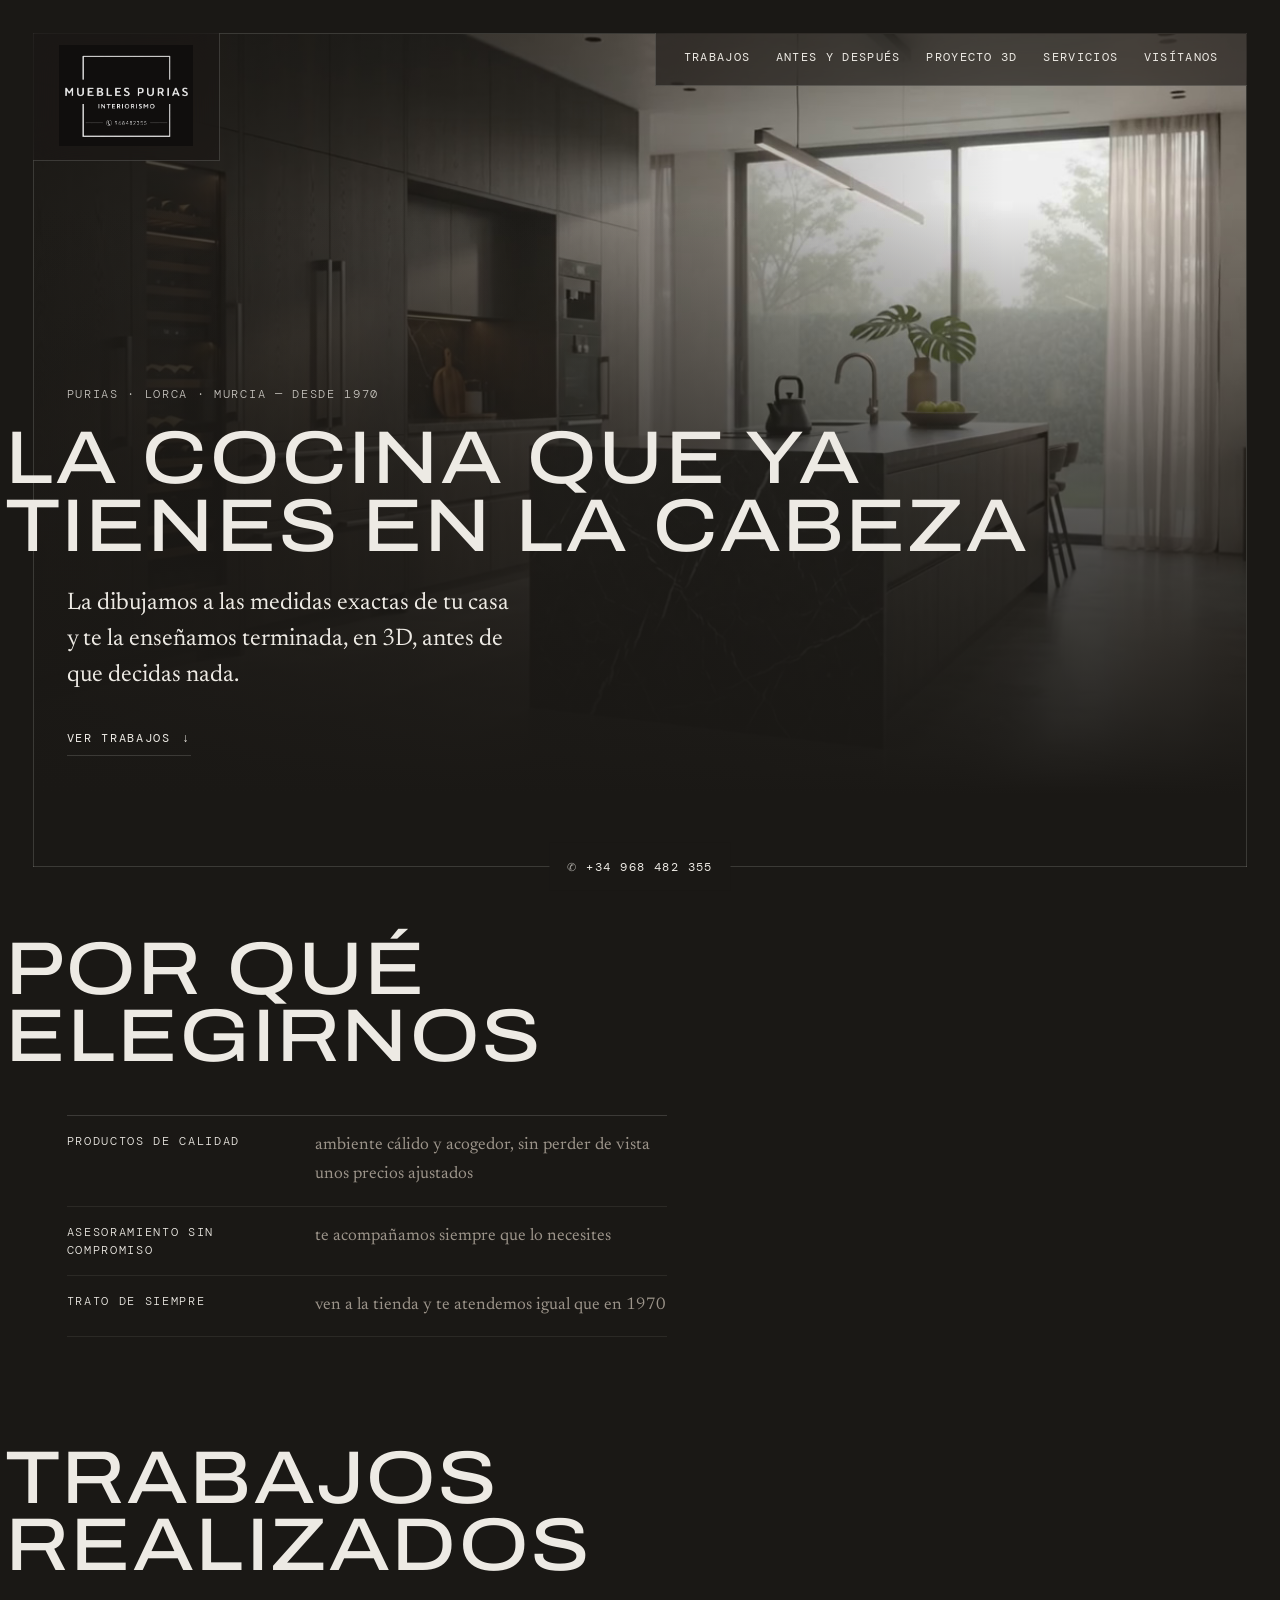
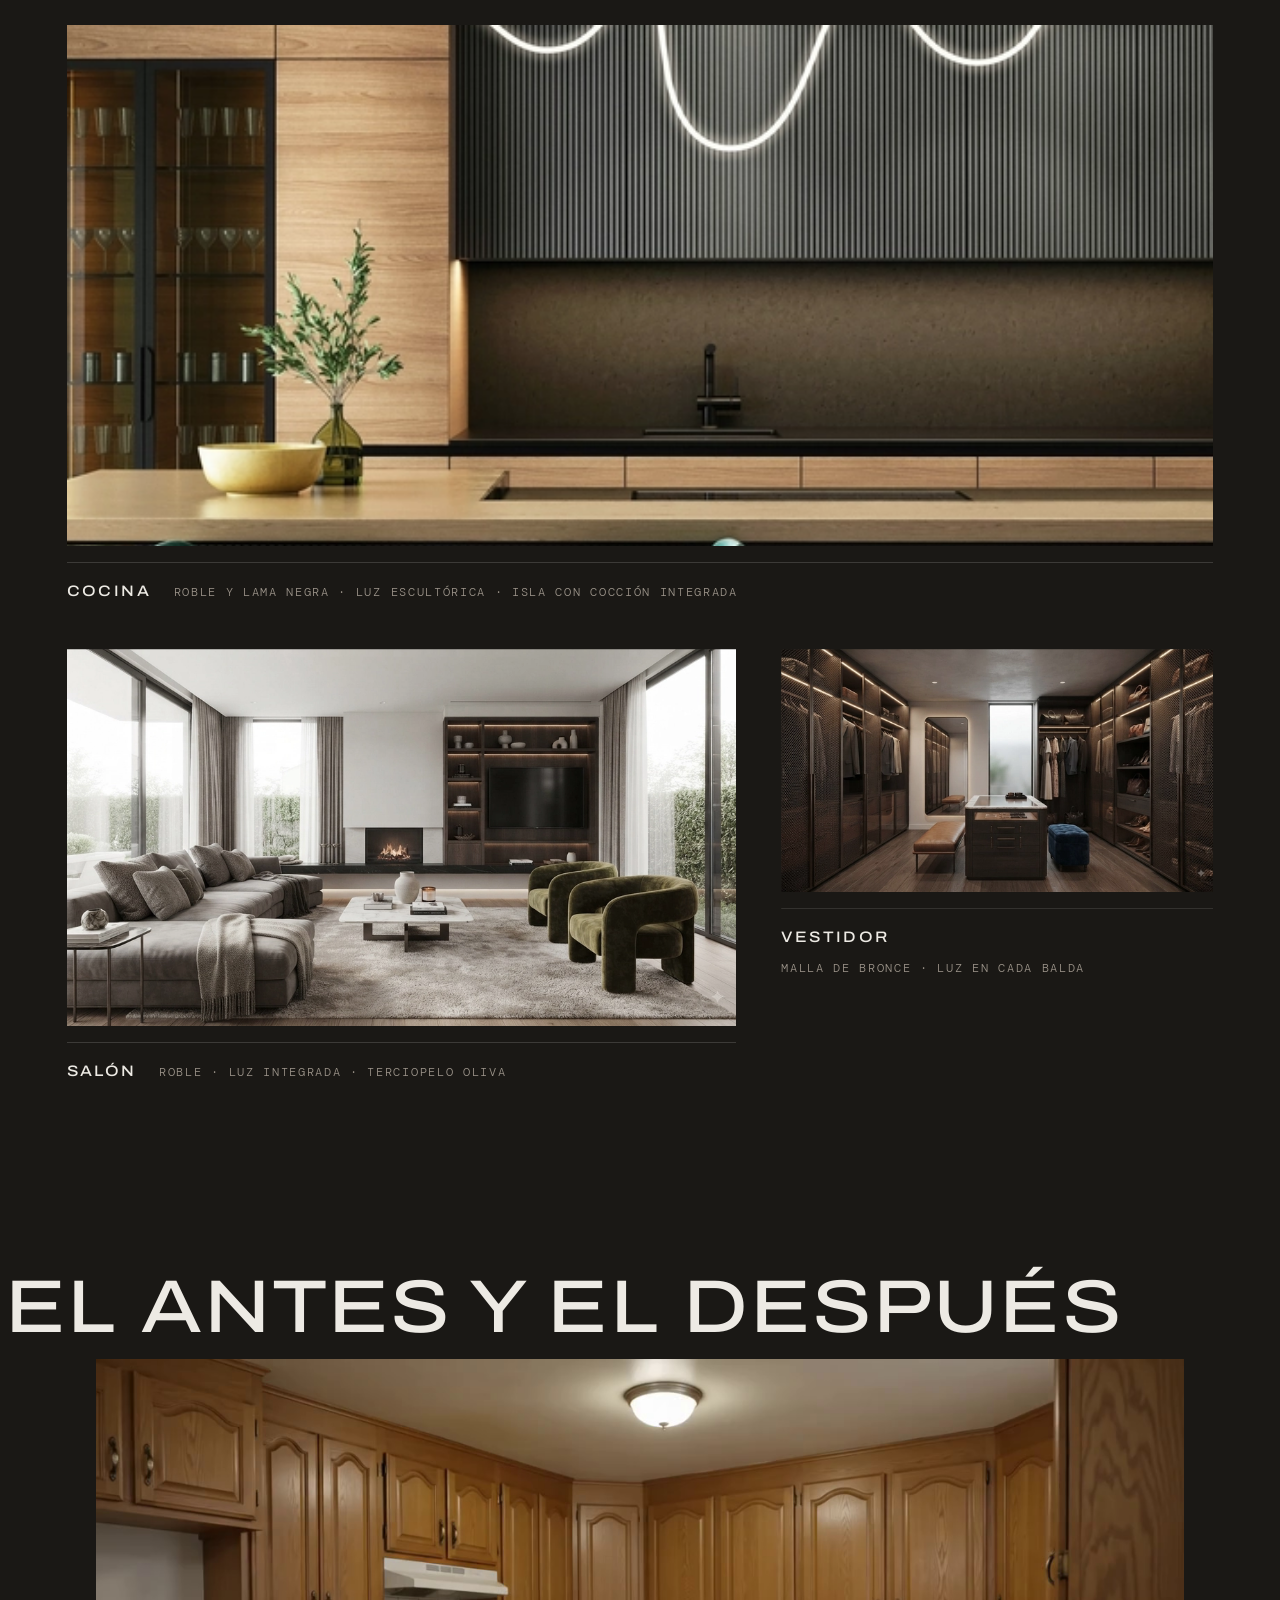
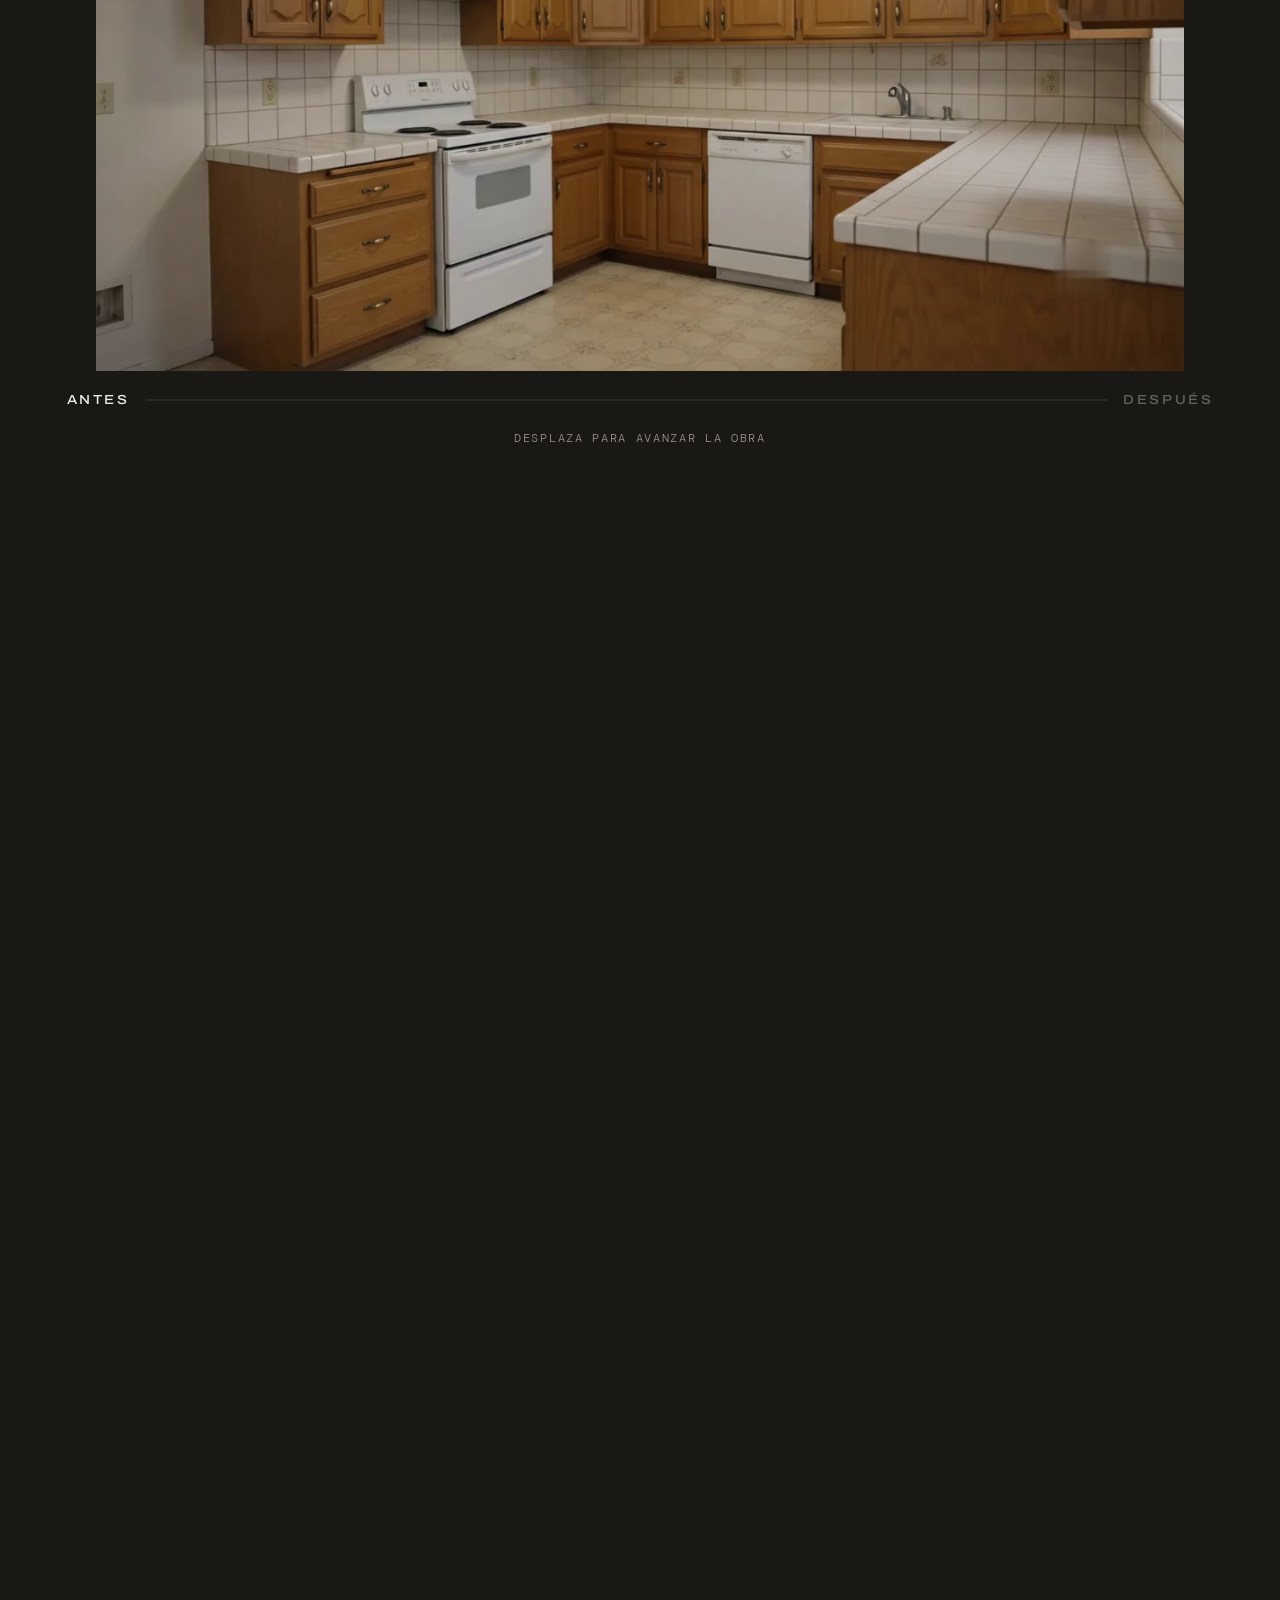
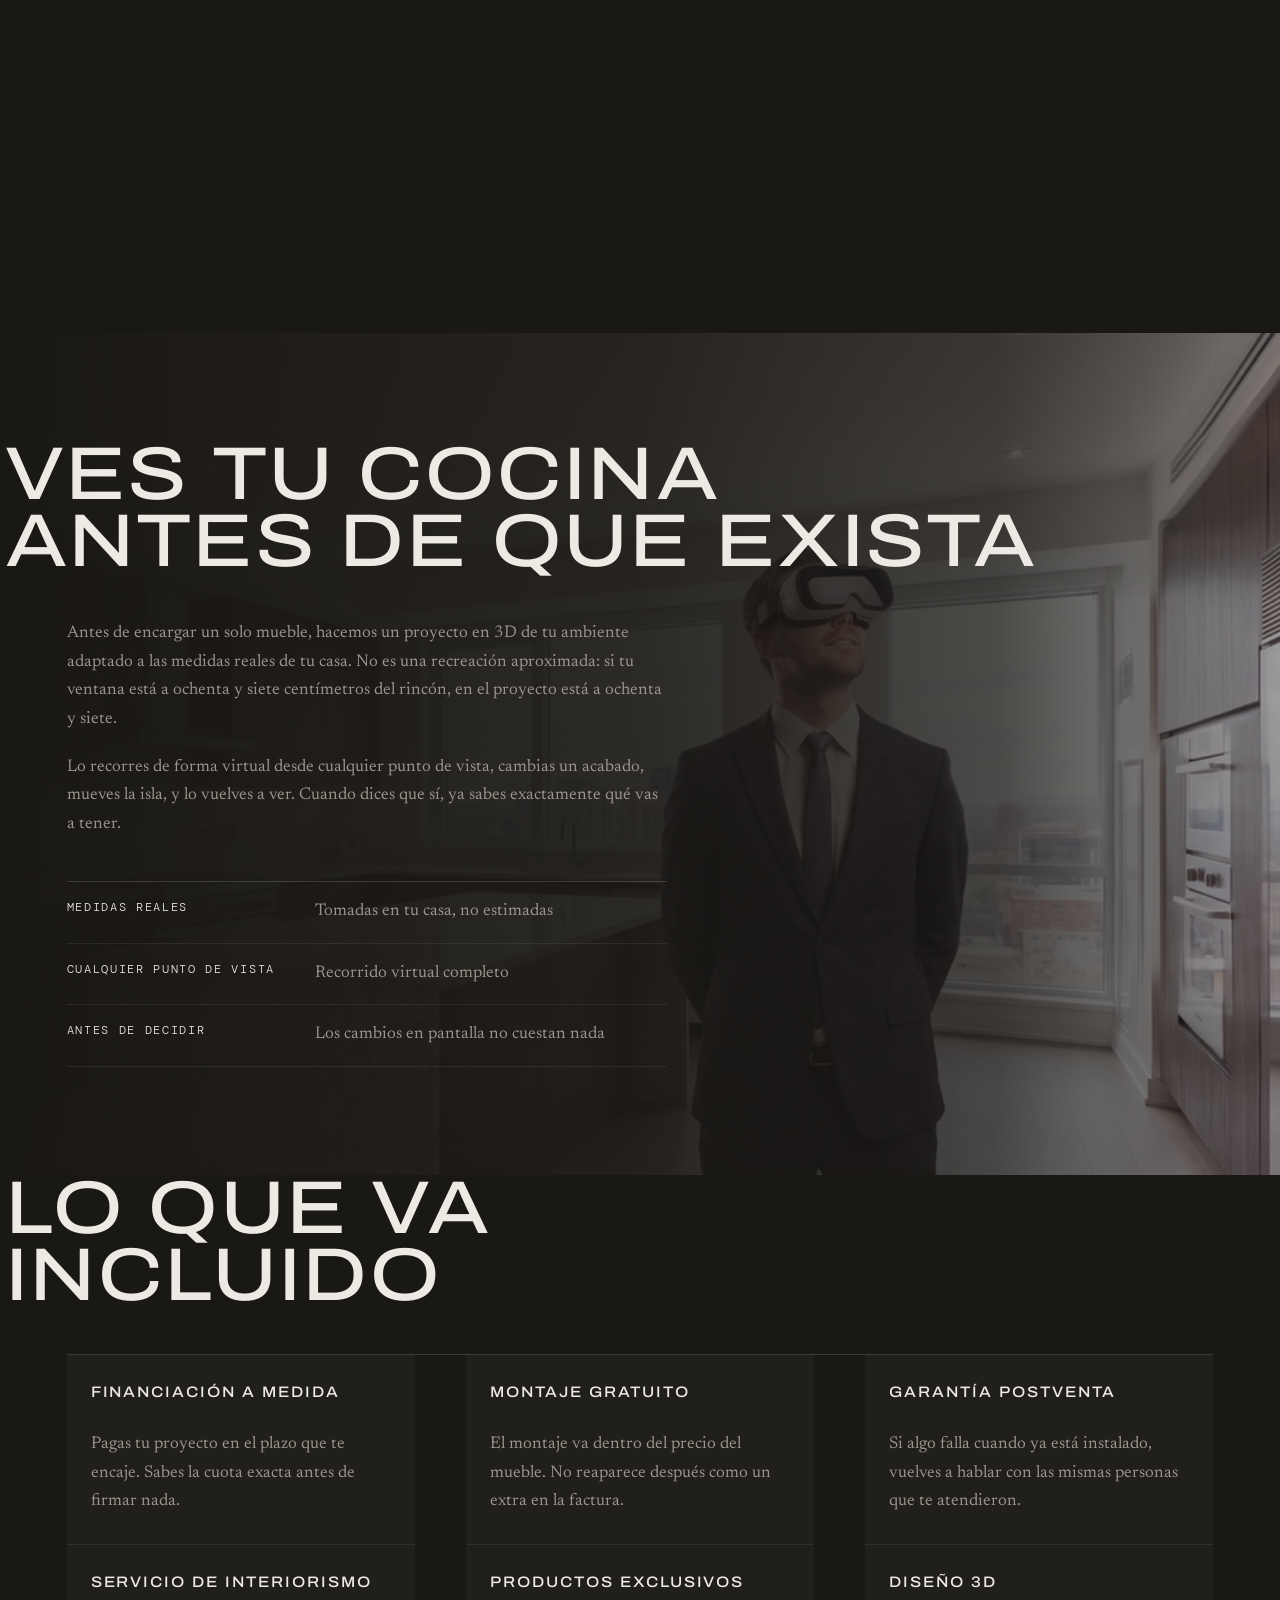
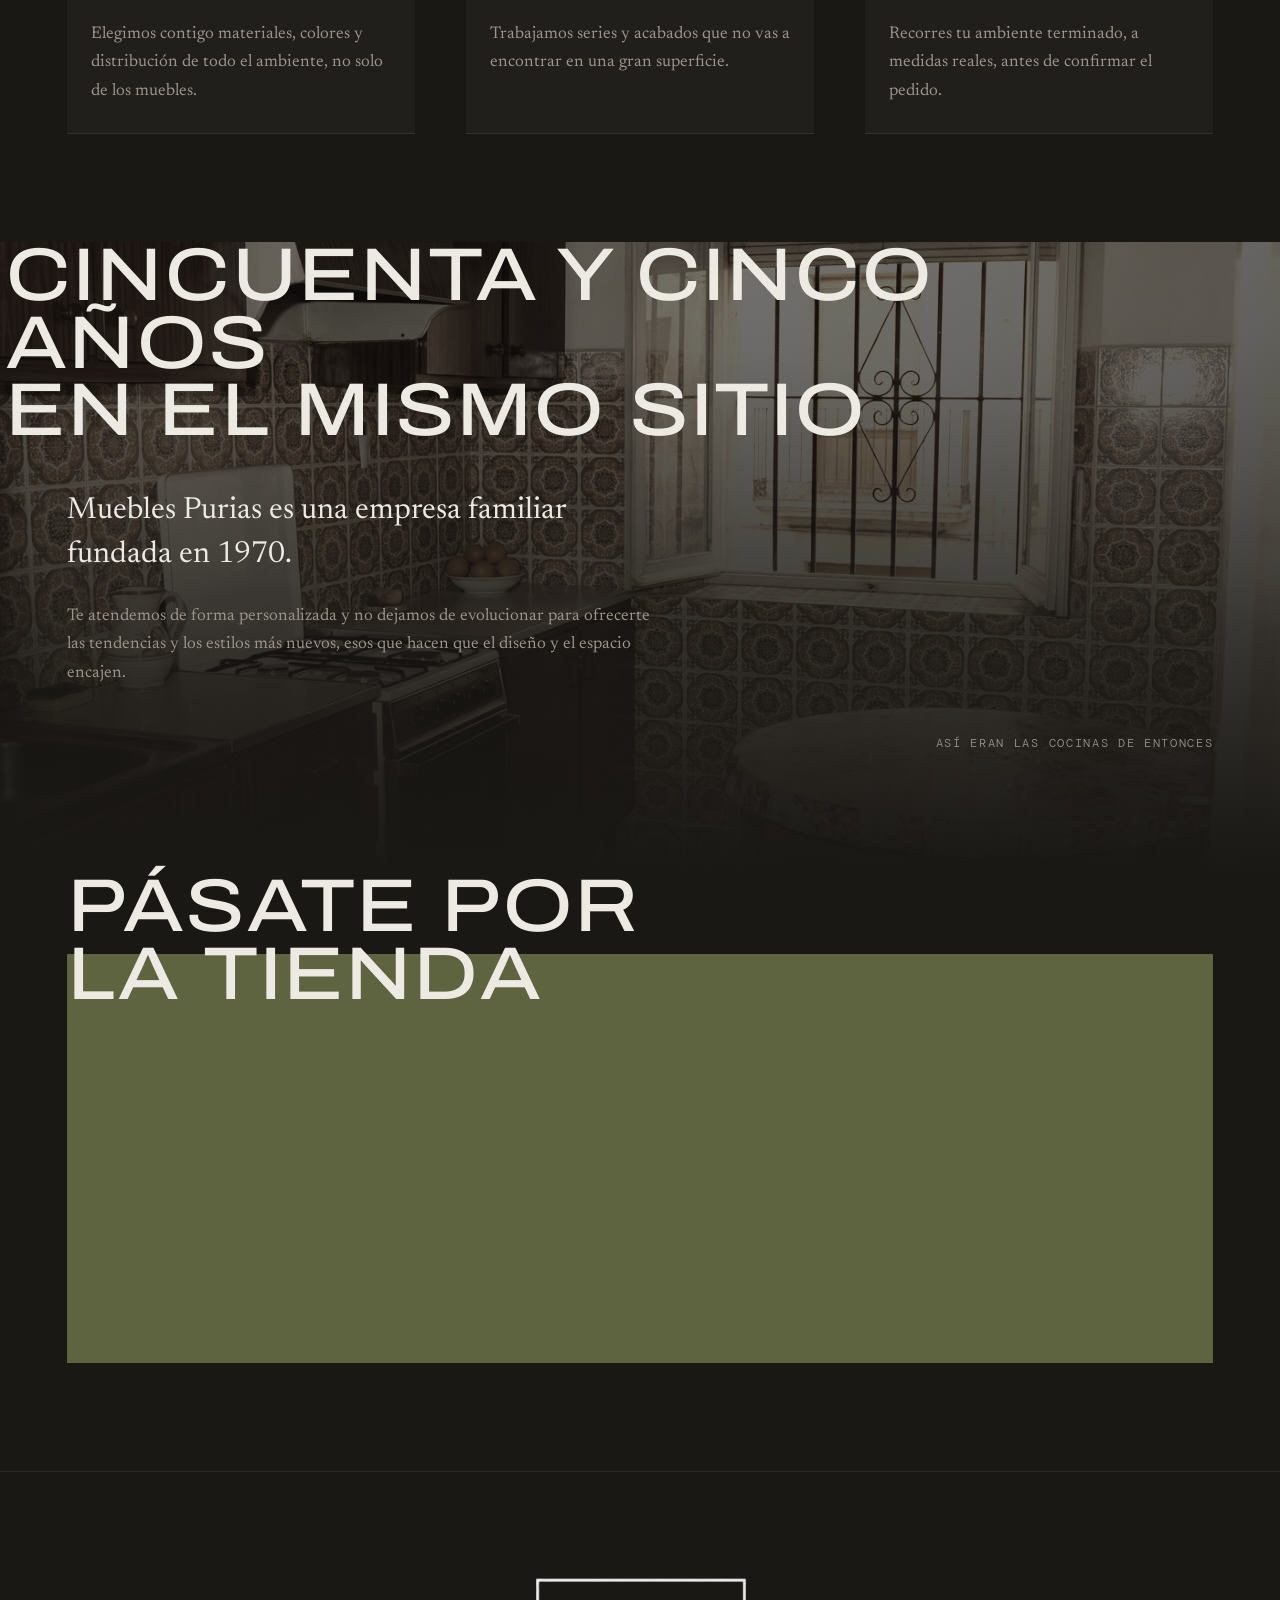
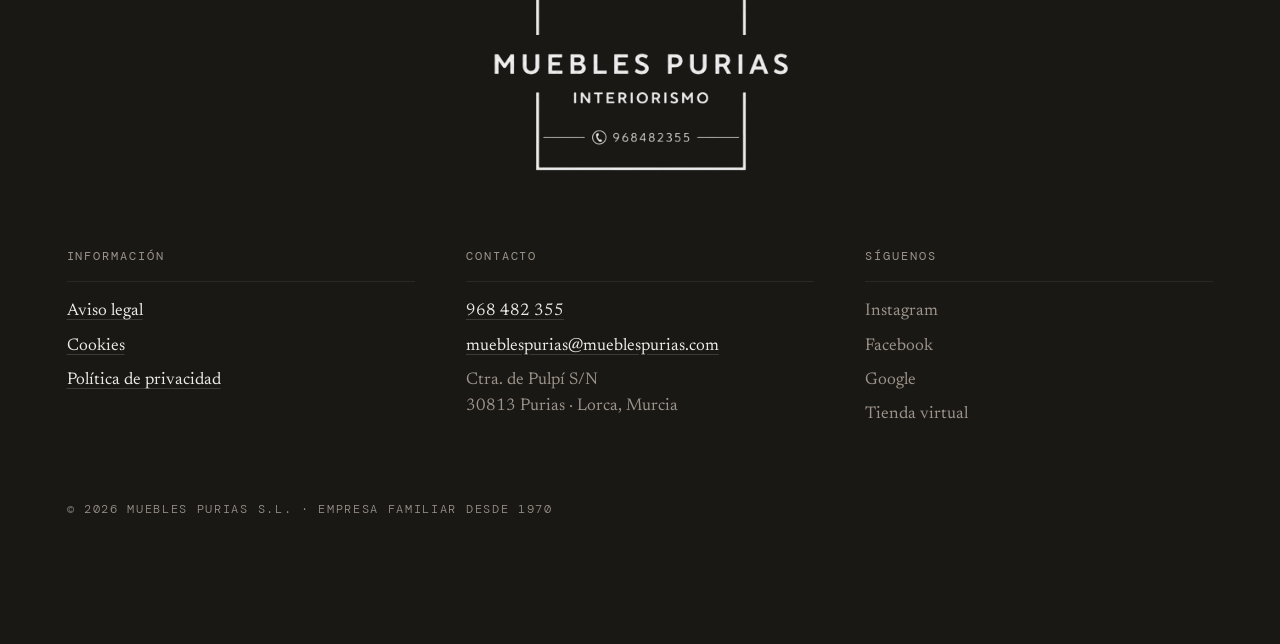
==== index.html @ 17817929 "Añadir un reveal lateral solo a la primera foto de Trabajos realizados Entrada distinta a la cortina" ====
<!DOCTYPE html>
<html lang="es">
<head>
<meta charset="utf-8">
<meta name="viewport" content="width=device-width, initial-scale=1">
<title>Muebles Purias · Interiorismo y cocinas a medida en Lorca, Murcia</title>
<meta name="description" content="Empresa familiar de interiorismo desde 1970. Diseñamos tu cocina a medidas reales y te la enseñamos en 3D antes de decidir. Montaje gratuito y garantía postventa. Purias, Lorca (Murcia).">
<meta name="theme-color" content="#1A1815">
<link rel="canonical" href="https://www.mueblespurias.com/">

<meta property="og:type" content="website">
<meta property="og:locale" content="es_ES">
<meta property="og:site_name" content="Muebles Purias">
<meta property="og:title" content="Muebles Purias · Interiorismo y cocinas a medida">
<meta property="og:description" content="Empresa familiar desde 1970. Tu cocina en 3D a medidas reales antes de decidir.">
<meta property="og:url" content="https://www.mueblespurias.com/">
<!-- WhatsApp, Facebook y X exigen URL absoluta: con una ruta relativa
     el enlace se comparte sin miniatura. Si cambia el dominio, cambia aquí. -->
<meta property="og:image" content="https://www.mueblespurias.com/Recursos/optimizado/og-imagen.jpg">
<meta property="og:image:width" content="1200">
<meta property="og:image:height" content="630">
<meta property="og:image:alt" content="Cocina de Muebles Purias con isla y frentes oscuros">
<meta name="twitter:card" content="summary_large_image">

<link rel="icon" href="Recursos/optimizado/logo-600.png">
<link rel="apple-touch-icon" href="Recursos/optimizado/logo-600.png">

<!-- Tipografías servidas desde este mismo dominio: la web no hace ni una
     petición a terceros. Se adelantan las dos que se ven antes de hacer
     scroll — el titular y el primer párrafo. -->
<link rel="preload" href="css/fuentes/archivo-latin.woff2" as="font" type="font/woff2" crossorigin>
<link rel="preload" href="css/fuentes/newsreader-latin.woff2" as="font" type="font/woff2" crossorigin>
<link rel="stylesheet" href="css/fuentes.css">
<link rel="stylesheet" href="css/estilo.css">
<!-- Sin JavaScript, .es-visible nunca llega: esto le devuelve a cada
     pieza su visibilidad normal en vez de dejarla oculta para siempre. -->
<noscript><style>.reveal > * { clip-path: none !important; } .reveal--lateral > * { opacity: 1 !important; transform: none !important; }</style></noscript>
</head>

<body>
<a class="saltar" href="#contenido">Ir al contenido</a>

<!-- ═══ EL MARCO ═══ La geometría del logotipo, fija sobre el viewport.
     Solo los títulos de sección tienen permiso para salirse de él. -->
<div class="marco" aria-hidden="true">
  <span class="marco__linea marco__linea--arriba"></span>
  <span class="marco__linea marco__linea--derecha"></span>
  <span class="marco__linea marco__linea--abajo"></span>
  <span class="marco__linea marco__linea--izquierda"></span>
</div>

<header class="cabecera">
  <a class="cabecera__logo" href="#" aria-label="Muebles Purias — inicio">
    <img src="Recursos/optimizado/logo-600.png" width="600" height="450"
         alt="Muebles Purias, Interiorismo" fetchpriority="high">
  </a>
  <nav class="cabecera__nav" aria-label="Principal">
    <a href="#trabajos">Trabajos</a>
    <a href="#reforma">Antes y después</a>
    <a href="#proyecto">Proyecto 3D</a>
    <a href="#servicios">Servicios</a>
    <a href="#visitanos">Visítanos</a>
  </nav>
</header>

<a class="telefono-marco" href="tel:+34968482355">
  <span class="telefono-marco__icono" aria-hidden="true">✆</span>
  <span>+34 968 482 355</span>
</a>

<main id="contenido">

  <!-- ─── HERO ─────────────────────────────────────────────── -->
  <section class="hero" aria-labelledby="hero-titulo">
    <div class="hero__medio">
      <video class="hero__video" id="hero-video"
             poster="Recursos/optimizado/cocina-hero-poster.jpg"
             muted loop playsinline preload="none" tabindex="-1" aria-hidden="true"></video>
      <span class="hero__velo" aria-hidden="true"></span>
    </div>

    <div class="hero__texto">
      <p class="dato hero__dato">purias · lorca · murcia — desde 1970</p>
      <h1 class="titulo titulo--hero" id="hero-titulo">La cocina que ya <br>tienes en la cabeza</h1>
      <p class="hero__entrada">La dibujamos a las medidas exactas de tu casa y te la enseñamos
        terminada, en 3D, antes de que decidas nada.</p>
      <a class="enlace-bajada" href="#trabajos">Ver trabajos</a>
    </div>
  </section>


  <!-- ─── POR QUÉ ELEGIRNOS · tarjeta de presentación tras el hero ── -->
  <section class="seccion seccion--relato" id="confianza" aria-labelledby="t-confianza">
    <h2 class="titulo" id="t-confianza">Por qué <br>elegirnos</h2>

    <div class="relato">
      <ul class="fichas">
        <li class="reveal"><span class="dato">productos de calidad</span> <span class="fichas__texto">ambiente cálido y acogedor, sin perder de vista unos precios ajustados</span></li>
        <li class="reveal"><span class="dato">asesoramiento sin compromiso</span> <span class="fichas__texto">te acompañamos siempre que lo necesites</span></li>
        <li class="reveal"><span class="dato">trato de siempre</span> <span class="fichas__texto">ven a la tienda y te atendemos igual que en 1970</span></li>
      </ul>
    </div>
  </section>


  <!-- ─── TRABAJOS ─────────────────────────────────────────── -->
  <section class="seccion" id="trabajos" aria-labelledby="t-trabajos">
    <h2 class="titulo" id="t-trabajos">Trabajos <br>realizados</h2>

    <div class="galeria">

      <figure class="trabajo trabajo--principal reveal reveal--lateral">
        <div class="trabajo__marco">
          <!-- Dos encuadres del mismo original: panorámico en monitor,
               más alto en móvil, donde una tira de 2,2:1 quedaría en un
               hilo. El CSS cambia el «aspect-ratio» en el mismo punto. -->
          <picture>
            <source type="image/webp" media="(max-width: 900px)"
              srcset="Recursos/optimizado/cocina-roble-alta-640.webp 640w,
                      Recursos/optimizado/cocina-roble-alta-900.webp 900w"
              sizes="100vw">
            <source type="image/webp"
              srcset="Recursos/optimizado/cocina-roble-ancha-1100.webp 1100w,
                      Recursos/optimizado/cocina-roble-ancha-1600.webp 1600w,
                      Recursos/optimizado/cocina-roble-ancha-2200.webp 2200w"
              sizes="90vw">
            <img src="Recursos/optimizado/cocina-roble-ancha-2200.jpg"
                 width="2200" height="1000" loading="lazy" decoding="async"
                 alt="Cocina contemporánea con frentes de roble claro y armarios altos de lama vertical negra. Sobre la isla, una lámpara lineal de perfil cobrizo con un tubo de luz ondulado que recorre toda la pared. Encimera de roble macizo con placa de cocción integrada, grifería negra, salpicadero de piedra oscura y vitrina acristalada con cristalería.">
          </picture>
        </div>
        <figcaption class="trabajo__pie">
          <span class="trabajo__tipo">Cocina</span>
          <span class="dato">roble y lama negra · luz escultórica · isla con cocción integrada</span>
        </figcaption>
      </figure>

      <figure class="trabajo trabajo--ancha reveal">
        <div class="trabajo__marco">
          <picture>
            <source type="image/webp"
              srcset="Recursos/optimizado/trabajo2_salon-640.webp 640w,
                      Recursos/optimizado/trabajo2_salon-1000.webp 1000w,
                      Recursos/optimizado/trabajo2_salon-1408.webp 1408w"
              sizes="(max-width: 900px) 100vw, 54vw">
            <img src="Recursos/optimizado/trabajo2_salon-1408.jpg"
                 width="1408" height="768" loading="lazy" decoding="async"
                 alt="Salón luminoso con sofá modular en tono greige, mueble de televisión de nogal retroiluminado, chimenea empotrada, mesa baja de mármol y dos butacas de terciopelo verde oliva.">
          </picture>
        </div>
        <figcaption class="trabajo__pie">
          <span class="trabajo__tipo">Salón</span>
          <span class="dato">roble · luz integrada · terciopelo oliva</span>
        </figcaption>
      </figure>

      <figure class="trabajo trabajo--estrecha reveal">
        <div class="trabajo__marco">
          <picture>
            <source type="image/webp"
              srcset="Recursos/optimizado/trabajo3_vestidor-640.webp 640w,
                      Recursos/optimizado/trabajo3_vestidor-1000.webp 1000w,
                      Recursos/optimizado/trabajo3_vestidor-1408.webp 1408w"
              sizes="(max-width: 900px) 100vw, 36vw">
            <img src="Recursos/optimizado/trabajo3_vestidor-1408.jpg"
                 width="1408" height="768" loading="lazy" decoding="async"
                 alt="Vestidor con armarios de puertas de malla metálica en bronce, tiras de luz cálida en cada balda, isla central con encimera de mármol, banco de piel y suelo de madera oscura.">
          </picture>
        </div>
        <figcaption class="trabajo__pie">
          <span class="trabajo__tipo">Vestidor</span>
          <span class="dato">malla de bronce · luz en cada balda</span>
        </figcaption>
      </figure>

    </div>
  </section>


  <!-- ─── ANTES Y DESPUÉS · el scroll mueve el tiempo ──────── -->
  <section class="reforma" id="reforma" aria-labelledby="t-reforma">
    <div class="reforma__pista" id="reforma-pista">
      <div class="reforma__fijo">

        <h2 class="titulo titulo--reforma" id="t-reforma">El antes y <br>el después</h2>

        <div class="reforma__visor">
          <!-- Nace con controles y sin precarga: así funciona sin JavaScript
               y no se descargan 1,8 MB que quizá nadie llegue a ver. El
               guion se los quita y los sustituye por el scroll cuando el
               usuario se acerca a la sección. -->
          <video class="reforma__video" id="reforma-video"
                 src="Recursos/optimizado/antes-despues.mp4"
                 poster="Recursos/optimizado/antes-despues-poster.jpg"
                 muted playsinline preload="none" controls
                 aria-label="La misma cocina transformándose: parte de una cocina antigua de roble dorado con encimera de azulejo y electrodomésticos blancos, se vacía por completo y se levanta una cocina nueva de roble natural con isla de mármol negro veteado, grifería negra, vinoteca y una lámpara lineal escultórica."></video>
          <noscript>
            <p class="dato reforma__aviso">Activa JavaScript para recorrer la reforma con el scroll,
              o reproduce el vídeo con los controles.</p>
          </noscript>
        </div>

        <div class="reforma__barra">
          <span class="reforma__etiqueta reforma__etiqueta--antes" id="etiqueta-antes">Antes</span>
          <span class="reforma__via" aria-hidden="true">
            <span class="reforma__avance" id="reforma-avance"></span>
          </span>
          <span class="reforma__etiqueta reforma__etiqueta--despues" id="etiqueta-despues">Después</span>
        </div>

        <p class="dato reforma__pista-texto" id="reforma-instruccion">desplaza para avanzar la obra</p>
      </div>
    </div>
  </section>


  <!-- ─── PROYECTO 3D ──────────────────────────────────────── -->
  <section class="seccion seccion--relato seccion--proyecto" id="proyecto" aria-labelledby="t-proyecto">
    <div class="proyecto__medio" role="img"
         aria-label="Una persona con gafas de realidad virtual recorre el proyecto 3D de su cocina antes de que exista"></div>
    <span class="proyecto__velo" aria-hidden="true"></span>

    <h2 class="titulo" id="t-proyecto">Ves tu cocina <br>antes de que exista</h2>

    <div class="relato">
      <p>Antes de encargar un solo mueble, hacemos un proyecto en 3D de tu ambiente adaptado a
        las medidas reales de tu casa. No es una recreación aproximada: si tu ventana está a
        ochenta y siete centímetros del rincón, en el proyecto está a ochenta y siete.</p>

      <p>Lo recorres de forma virtual desde cualquier punto de vista, cambias un acabado, mueves
        la isla, y lo vuelves a ver. Cuando dices que sí, ya sabes exactamente qué vas a tener.</p>

      <ul class="fichas">
        <li class="reveal"><span class="dato">medidas reales</span> <span class="fichas__texto">Tomadas en tu casa, no estimadas</span></li>
        <li class="reveal"><span class="dato">cualquier punto de vista</span> <span class="fichas__texto">Recorrido virtual completo</span></li>
        <li class="reveal"><span class="dato">antes de decidir</span> <span class="fichas__texto">Los cambios en pantalla no cuestan nada</span></li>
      </ul>
    </div>
  </section>


  <!-- ─── SERVICIOS · sin iconos, solo tipografía ──────────── -->
  <section class="seccion" id="servicios" aria-labelledby="t-servicios">
    <h2 class="titulo" id="t-servicios">Lo que va <br>incluido</h2>

    <ul class="servicios">
      <li class="servicio reveal">
        <h3 class="servicio__nombre">Financiación a medida</h3>
        <p class="servicio__texto">Pagas tu proyecto en el plazo que te encaje. Sabes la cuota
          exacta antes de firmar nada.</p>
      </li>
      <li class="servicio reveal">
        <h3 class="servicio__nombre">Montaje gratuito</h3>
        <p class="servicio__texto">El montaje va dentro del precio del mueble. No reaparece
          después como un extra en la factura.</p>
      </li>
      <li class="servicio reveal">
        <h3 class="servicio__nombre">Garantía postventa</h3>
        <p class="servicio__texto">Si algo falla cuando ya está instalado, vuelves a hablar con
          las mismas personas que te atendieron.</p>
      </li>
      <li class="servicio reveal">
        <h3 class="servicio__nombre">Servicio de interiorismo</h3>
        <p class="servicio__texto">Elegimos contigo materiales, colores y distribución de todo
          el ambiente, no solo de los muebles.</p>
      </li>
      <li class="servicio reveal">
        <h3 class="servicio__nombre">Productos exclusivos</h3>
        <p class="servicio__texto">Trabajamos series y acabados que no vas a encontrar en una
          gran superficie.</p>
      </li>
      <li class="servicio reveal">
        <h3 class="servicio__nombre">Diseño 3D</h3>
        <p class="servicio__texto">Recorres tu ambiente terminado, a medidas reales, antes de
          confirmar el pedido.</p>
      </li>
    </ul>
  </section>


  <!-- ─── 1970 · fondo fotográfico con efecto de época ─────────────
       Mismo patrón de capas que el hero y #proyecto: foto a sangre +
       velo degradado para el contraste del texto. Se añade una tercera
       capa (grano) y un filtro de color sobre la propia foto para el
       aspecto de fotografía antigua — todo en CSS, sin tocar el
       archivo original del cliente. Justo antes de «Pásate por la
       tienda»: es el remate emocional que empuja a la llamada. -->
  <section class="seccion seccion--relato seccion--historia" id="historia" aria-labelledby="t-historia">
    <div class="historia__medio" role="img"
         aria-label="Una cocina de los años setenta, con azulejo de flores en tonos ocre y marrón, muebles de formica oscura, una mesa redonda con mantel de hule floral y una ventana con reja de forja abierta a un balcón."></div>
    <span class="historia__grano" aria-hidden="true"></span>
    <span class="historia__velo" aria-hidden="true"></span>

    <h2 class="titulo" id="t-historia">Cincuenta y cinco años <br>en el mismo sitio</h2>

    <div class="relato">
      <p class="relato__destacado reveal"><em>Muebles Purias es una empresa familiar fundada en 1970.</em></p>
      <p class="historia__resto reveal"><span>Te atendemos de forma personalizada y no dejamos de evolucionar
        para ofrecerte las tendencias y los estilos más nuevos, esos que hacen que el diseño y el
        espacio encajen.</span></p>
    </div>

    <p class="dato historia__pie">así eran las cocinas de entonces</p>
  </section>


  <!-- ─── VISÍTANOS · el único bloque de color de la web ───── -->
  <section class="seccion visita" id="visitanos" aria-labelledby="t-visita">
    <h2 class="titulo titulo--visita" id="t-visita">Pásate por <br>la tienda</h2>

    <div class="visita__cuerpo reveal">
      <p class="visita__entrada">Trae las medidas o las fotos que tengas. Con eso empezamos el
        proyecto el mismo día.</p>

      <div class="visita__datos">
        <div class="visita__campo">
          <span class="dato">dónde</span>
          <address>Muebles Purias S.L. <br>Ctra. de Pulpí S/N<br>30813 Purias · Lorca, Murcia</address>
        </div>
        <div class="visita__campo">
          <span class="dato">teléfono</span>
          <a href="tel:+34968482355">968 482 355</a>
        </div>
        <div class="visita__campo">
          <span class="dato">correo</span>
          <a href="mailto:mueblespurias@mueblespurias.com">mueblespurias@mueblespurias.com</a>
        </div>
      </div>

      <div class="visita__acciones">
        <a class="boton" href="tel:+34968482355">Llamar al 968 482 355</a>
        <a class="boton boton--linea" target="_blank" rel="noopener"
           href="https://www.google.com/maps/search/?api=1&amp;query=Muebles+Purias%2C+Ctra.+de+Pulp%C3%AD%2C+30813+Purias%2C+Lorca%2C+Murcia">Cómo llegar</a>
      </div>
    </div>
  </section>

</main>


<footer class="pie">
  <div class="pie__logo">
    <img src="Recursos/optimizado/logo-600.png" width="600" height="450"
         alt="Muebles Purias, Interiorismo" loading="lazy">
  </div>

  <div class="pie__columnas">
    <div class="pie__columna">
      <h2 class="pie__titulo">Información</h2>
      <ul>
        <li><a href="aviso-legal.html">Aviso legal</a></li>
        <li><a href="cookies.html">Cookies</a></li>
        <li><a href="privacidad.html">Política de privacidad</a></li>
      </ul>
    </div>

    <div class="pie__columna">
      <h2 class="pie__titulo">Contacto</h2>
      <ul>
        <li><a href="tel:+34968482355">968 482 355</a></li>
        <li><a href="mailto:mueblespurias@mueblespurias.com">mueblespurias@mueblespurias.com</a></li>
        <li class="pie__direccion">Ctra. de Pulpí S/N<br>30813 Purias · Lorca, Murcia</li>
      </ul>
    </div>

    <div class="pie__columna">
      <h2 class="pie__titulo">Síguenos</h2>
      <!-- PENDIENTE: sustituir cada <span> por <a href="URL_REAL"> cuando el cliente
           facilite las direcciones de sus perfiles. Se dejan sin enlace a propósito:
           es preferible a publicar enlaces rotos. Ver README.md -->
      <ul>
        <li><span class="pie__pendiente">Instagram</span></li>
        <li><span class="pie__pendiente">Facebook</span></li>
        <li><span class="pie__pendiente">Google</span></li>
        <li><span class="pie__pendiente">Tienda virtual</span></li>
      </ul>
    </div>
  </div>

  <p class="pie__legal dato">© <span id="anio">2026</span> Muebles Purias S.L. · empresa familiar desde 1970</p>
</footer>

<script type="application/ld+json">
{
  "@context": "https://schema.org",
  "@type": "FurnitureStore",
  "name": "Muebles Purias S.L.",
  "description": "Empresa familiar de mobiliario e interiorismo especializada en cocinas a medida, con proyecto 3D a medidas reales. Fundada en 1970.",
  "url": "https://www.mueblespurias.com/",
  "image": "https://www.mueblespurias.com/Recursos/optimizado/og-imagen.jpg",
  "logo": "https://www.mueblespurias.com/Recursos/optimizado/logo-600.png",
  "telephone": "+34968482355",
  "email": "mueblespurias@mueblespurias.com",
  "foundingDate": "1970",
  "priceRange": "€€",
  "address": {
    "@type": "PostalAddress",
    "streetAddress": "Ctra. de Pulpí S/N",
    "postalCode": "30813",
    "addressLocality": "Purias, Lorca",
    "addressRegion": "Murcia",
    "addressCountry": "ES"
  },
  "areaServed": ["Lorca", "Águilas", "Pulpí", "Murcia", "Almería"],
  "makesOffer": [
    { "@type": "Offer", "itemOffered": { "@type": "Service", "name": "Diseño de cocinas a medida" } },
    { "@type": "Offer", "itemOffered": { "@type": "Service", "name": "Proyecto 3D a medidas reales" } },
    { "@type": "Offer", "itemOffered": { "@type": "Service", "name": "Servicio de interiorismo" } },
    { "@type": "Offer", "itemOffered": { "@type": "Service", "name": "Montaje gratuito" } }
  ]
}
</script>

<script src="js/main.js" defer></script>
</body>
</html>
---- css/fuentes.css ----
/* ═══════════════════════════════════════════════════════════════════
   TIPOGRAFÍAS · autoalojadas

   Los mismos archivos que servía Google Fonts, descargados y puestos
   en css/fuentes/. Se hace por tres razones, en este orden:

   1. LEGAL. Pedir la fuente a fonts.gstatic.com envía la IP del
      visitante a un tercero en cada visita. Autoalojando, la web no
      hace ni una sola petición fuera del dominio propio: la página de
      cookies puede decir la verdad más simple, que no hay ninguna.
   2. VELOCIDAD. Se ahorran dos conexiones nuevas (DNS + TLS + la
      hoja de estilos intermedia) antes de que empiece a bajar la
      primera letra.
   3. CONTROL. Google puede publicar una versión nueva de la fuente y
      cambiar el dibujo de las letras. Aquí la versión queda fija.

   Se conserva el «unicode-range» original: gracias a él el navegador
   solo descarga el bloque «latin» (229 KB entre las tres familias).
   El «latin-ext» está guardado por si algún día entra un texto que lo
   necesite, pero con el castellano no llega a pedirse nunca.
   ══════════════════════════════════════════════════════════════════ */

/* Rangos de caracteres, tal cual los define Google. */
/* latin:      U+0000-00FF … cubre todo el castellano (á é í ó ú ñ ü ¿ ¡) */
/* latin-ext:  el resto del alfabeto latino europeo */

/* ─── Archivo · titulares. Eje de anchura: es lo que permite el corte
       ancho de los títulos, que imita el trazo del logotipo. ─────── */
@font-face {
  font-family: 'Archivo';
  font-style: normal;
  font-weight: 400 600;
  font-stretch: 100% 125%;
  font-display: swap;
  src: url(fuentes/archivo-latin.woff2) format('woff2');
  unicode-range: U+0000-00FF, U+0131, U+0152-0153, U+02BB-02BC, U+02C6, U+02DA, U+02DC, U+0304, U+0308, U+0329, U+2000-206F, U+20AC, U+2122, U+2191, U+2193, U+2212, U+2215, U+FEFF, U+FFFD;
}
@font-face {
  font-family: 'Archivo';
  font-style: normal;
  font-weight: 400 600;
  font-stretch: 100% 125%;
  font-display: swap;
  src: url(fuentes/archivo-latin-ext.woff2) format('woff2');
  unicode-range: U+0100-02BA, U+02BD-02C5, U+02C7-02CC, U+02CE-02D7, U+02DD-02FF, U+0304, U+0308, U+0329, U+1D00-1DBF, U+1E00-1E9F, U+1EF2-1EFF, U+2020, U+20A0-20AB, U+20AD-20C0, U+2113, U+2C60-2C7F, U+A720-A7FF;
}

/* ─── Newsreader · texto corrido. Sin cursiva: pesa 129 KB para una
       frase, y esa frase se resuelve con la caja alta. ───────────── */
@font-face {
  font-family: 'Newsreader';
  font-style: normal;
  font-weight: 400 500;
  font-display: swap;
  src: url(fuentes/newsreader-latin.woff2) format('woff2');
  unicode-range: U+0000-00FF, U+0131, U+0152-0153, U+02BB-02BC, U+02C6, U+02DA, U+02DC, U+0304, U+0308, U+0329, U+2000-206F, U+20AC, U+2122, U+2191, U+2193, U+2212, U+2215, U+FEFF, U+FFFD;
}
@font-face {
  font-family: 'Newsreader';
  font-style: normal;
  font-weight: 400 500;
  font-display: swap;
  src: url(fuentes/newsreader-latin-ext.woff2) format('woff2');
  unicode-range: U+0100-02BA, U+02BD-02C5, U+02C7-02CC, U+02CE-02D7, U+02DD-02FF, U+0304, U+0308, U+0329, U+1D00-1DBF, U+1E00-1E9F, U+1EF2-1EFF, U+2020, U+20A0-20AB, U+20AD-20C0, U+2113, U+2C60-2C7F, U+A720-A7FF;
}

/* ─── DM Mono · solo dato duro: dirección, teléfono, año, materiales.
       Si algo va en mono es porque contiene un dato comprobable. ─── */
@font-face {
  font-family: 'DM Mono';
  font-style: normal;
  font-weight: 300;
  font-display: swap;
  src: url(fuentes/dmmono-300-latin.woff2) format('woff2');
  unicode-range: U+0000-00FF, U+0131, U+0152-0153, U+02BB-02BC, U+02C6, U+02DA, U+02DC, U+0304, U+0308, U+0329, U+2000-206F, U+20AC, U+2122, U+2191, U+2193, U+2212, U+2215, U+FEFF, U+FFFD;
}
@font-face {
  font-family: 'DM Mono';
  font-style: normal;
  font-weight: 300;
  font-display: swap;
  src: url(fuentes/dmmono-300-latin-ext.woff2) format('woff2');
  unicode-range: U+0100-02BA, U+02BD-02C5, U+02C7-02CC, U+02CE-02D7, U+02DD-02FF, U+0304, U+0308, U+0329, U+1D00-1DBF, U+1E00-1E9F, U+1EF2-1EFF, U+2020, U+20A0-20AB, U+20AD-20C0, U+2113, U+2C60-2C7F, U+A720-A7FF;
}
@font-face {
  font-family: 'DM Mono';
  font-style: normal;
  font-weight: 400;
  font-display: swap;
  src: url(fuentes/dmmono-400-latin.woff2) format('woff2');
  unicode-range: U+0000-00FF, U+0131, U+0152-0153, U+02BB-02BC, U+02C6, U+02DA, U+02DC, U+0304, U+0308, U+0329, U+2000-206F, U+20AC, U+2122, U+2191, U+2193, U+2212, U+2215, U+FEFF, U+FFFD;
}
@font-face {
  font-family: 'DM Mono';
  font-style: normal;
  font-weight: 400;
  font-display: swap;
  src: url(fuentes/dmmono-400-latin-ext.woff2) format('woff2');
  unicode-range: U+0100-02BA, U+02BD-02C5, U+02C7-02CC, U+02CE-02D7, U+02DD-02FF, U+0304, U+0308, U+0329, U+1D00-1DBF, U+1E00-1E9F, U+1EF2-1EFF, U+2020, U+20A0-20AB, U+20AD-20C0, U+2113, U+2C60-2C7F, U+A720-A7FF;
}
---- css/estilo.css ----
@charset "UTF-8";

/* ═══════════════════════════════════════════════════════════════════════
   MUEBLES PURIAS · Hoja de estilo única
   ───────────────────────────────────────────────────────────────────────
   La paleta no está inventada: son los colores dominantes medidos sobre
   el vídeo y las fotografías reales del cliente.

   El orden de la cascada lo fijan las capas, no la especificidad. Ningún
   selector de componente redeclara el espaciado de sección: se cambia
   la variable --seccion-aire y punto.
   ═══════════════════════════════════════════════════════════════════════ */

@layer base, disposicion, componentes, utilidades;


/* ═══ TOKENS ══════════════════════════════════════════════════════════ */
@layer base {

  :root {
    /* — Color — cada uno con su procedencia — */
    --noche:      #1A1815;  /* negro cálido de los armarios del vestidor       */
    --nogal:      #2A2823;  /* color dominante exacto del vídeo de la cocina   */
    --veta:       #EDEAE4;  /* la veta blanca del mármol · texto principal     */
    --hormigon:   #9C948A;  /* el suelo de hormigón · texto secundario         */
    --oliva:      #5E6440;  /* terciopelo de las butacas · ÚNICO relleno color */
    --oliva-luz:  #8A9161;  /* enlaces y foco de teclado                       */
    --roble:      #8A6534;  /* el roble dorado del «antes» · nunca es texto    */

    --filete:      color-mix(in oklab, var(--veta) 16%, transparent);
    --filete-tenue: color-mix(in oklab, var(--veta) 8%, transparent);
    --foco:        var(--oliva-luz);

    /* — Tipografía — */
    --display: 'Archivo', 'Helvetica Neue', Arial, sans-serif;
    --cuerpo:  'Newsreader', Georgia, 'Times New Roman', serif;
    --tecnica: 'DM Mono', ui-monospace, 'SFMono-Regular', Consolas, monospace;

    --t-dato:   0.75rem;
    --t-cuerpo: 1.0625rem;
    --t-guia:   clamp(1.15rem, 0.95rem + 0.8vw, 1.5rem);
    --t-medio:  clamp(1.35rem, 1.1rem + 1.1vw, 1.9rem);
    --t-titulo: clamp(2.05rem, 1.15rem + 4.4vw, 5rem);

    /* — Geometría — el marco y el aire salen de la misma raíz — */
    --marco: clamp(0.9rem, 2.6vw, 2.75rem);         /* separación marco↔borde  */
    --aire:  clamp(1.5rem, 5.2vw, 5.5rem);          /* separación texto↔borde  */

    /* Cuánto cruza el título la vertical del marco. El marco está metido
       hacia dentro precisamente para que quepa este gesto: el hueco entre
       su línea y el borde de la pantalla es lo único que impide que las
       letras se corten. Si se estrecha --marco, hay que estrechar --cruce
       en la misma medida. */
    --cruce: clamp(0.9rem, 2.2vw, 2.4rem);
    --desborde: calc(var(--marco) - var(--aire) - var(--cruce));
    --seccion-aire: clamp(6rem, 12vh, 11rem);       /* ÚNICA fuente del espaciado */
    --medida: 60ch;

    --curva: cubic-bezier(0.22, 0.61, 0.36, 1);

    color-scheme: dark;
  }

  *, *::before, *::after { box-sizing: border-box; }

  /* El recorte va en los dos: los títulos entran desplazados hacia
     dentro y, durante ese instante, asoman un par de píxeles por la
     derecha. Con «clip» no hay desplazamiento lateral posible. */
  html {
    scroll-behavior: smooth;
    -webkit-text-size-adjust: 100%;
    overflow-x: clip;
  }

  body {
    margin: 0;
    overflow-x: clip;
    background: var(--noche);
    color: var(--veta);
    font-family: var(--cuerpo);
    font-size: var(--t-cuerpo);
    font-optical-sizing: auto;
    line-height: 1.68;
    -webkit-font-smoothing: antialiased;
  }

  img, picture, video { display: block; max-width: 100%; }
  img, video { height: auto; }

  h1, h2, h3 { margin: 0; font-weight: 400; }
  p { margin: 0 0 1.15em; }
  ul { margin: 0; padding: 0; list-style: none; }

  a { color: inherit; }

  :focus-visible {
    outline: 2px solid var(--foco);
    outline-offset: 3px;
    border-radius: 1px;
  }

  ::selection { background: var(--oliva); color: var(--veta); }
}


/* ═══ EL MARCO ROTO ═══════════════════════════════════════════════════
   El logotipo es un rectángulo abierto que el nombre atraviesa. Aquí ese
   rectángulo enmarca el viewport, y solo los títulos pueden salirse.     */
@layer disposicion {

  .marco {
    position: fixed;
    inset: var(--marco);
    z-index: 5;
    pointer-events: none;
  }

  .marco__linea {
    position: absolute;
    background: var(--filete);
  }

  .marco__linea--arriba,
  .marco__linea--abajo   { left: 0; right: 0; height: 1px; transform: scaleX(0); }
  .marco__linea--izquierda,
  .marco__linea--derecha { top: 0; bottom: 0; width: 1px; transform: scaleY(0); }

  .marco__linea--arriba     { top: 0;    transform-origin: left center;  }
  .marco__linea--derecha    { right: 0;  transform-origin: center top;   }
  .marco__linea--abajo      { bottom: 0; transform-origin: right center; }
  .marco__linea--izquierda  { left: 0;   transform-origin: center bottom;}

  /* Se dibuja una sola vez, de un trazo, como quien dibuja el logotipo. */
  .marco--trazado .marco__linea {
    transform: none;
    transition: transform 0.42s var(--curva);
  }
  .marco--trazado .marco__linea--arriba    { transition-delay: 0.10s; }
  .marco--trazado .marco__linea--derecha   { transition-delay: 0.45s; }
  .marco--trazado .marco__linea--abajo     { transition-delay: 0.80s; }
  .marco--trazado .marco__linea--izquierda { transition-delay: 1.15s; }

  /* — Las placas —
     En el logotipo las barras horizontales están enteras y son las dos
     verticales las que rompe el nombre. Aquí pasa lo mismo: el logo y el
     menú viven DENTRO del marco, sobre placas opacas; lo único que se
     sale son los títulos, que cruzan la vertical izquierda.
     La única rotura del filete es el teléfono, igual que en el logo,
     donde los guiones se abren para dejarle sitio al número.            */

  /* El logotipo grande se queda arriba del todo y vuelve, grande, en el
     pie. No persigue al lector: si viajara fijo, agujerearía los títulos,
     y los títulos son lo único que puede pisar algo en esta web. */
  .cabecera {
    position: absolute;
    top: var(--marco);
    left: var(--marco);
    right: var(--marco);
    z-index: 8;
    display: flex;
    align-items: flex-start;
    justify-content: space-between;
    gap: 1rem;
    padding: clamp(0.9rem, 2vh, 1.7rem) clamp(0.75rem, 2.5vw, 2.25rem) 0;
    pointer-events: none;
  }

  /* Las dos esquinas superiores del marco se convierten en compartimentos:
     el logotipo ocupa la de la izquierda y el menú la de la derecha. Sus
     bordes exteriores SON los filetes del marco; los interiores los cierran
     con el mismo filete. Así no son cajas puestas encima de la página, son
     dos huecos del propio marco. El fondo es traslúcido y desenfocado para
     que la cocina siga viéndose por detrás. */
  .cabecera__logo,
  .cabecera__nav {
    pointer-events: auto;
    background: color-mix(in oklab, var(--noche) 62%, transparent);
    backdrop-filter: blur(18px) saturate(135%);
    -webkit-backdrop-filter: blur(18px) saturate(135%);
    border-bottom: 1px solid var(--filete);
  }

  /* Sin desenfoque disponible, se cierra en opaco antes que dejar el texto
     ilegible sobre el vídeo. */
  @supports not ((backdrop-filter: blur(1px)) or (-webkit-backdrop-filter: blur(1px))) {
    .cabecera__logo,
    .cabecera__nav { background: var(--noche); }
  }

  .cabecera__logo {
    display: block;
    padding: 0.75rem clamp(0.9rem, 2vw, 1.6rem) 0.85rem;
    margin: calc(-1 * clamp(0.9rem, 2vh, 1.7rem)) 0 0 calc(-1 * clamp(0.75rem, 2.5vw, 2.25rem));
    border-right: 1px solid var(--filete);
    line-height: 0;
  }

  .cabecera__logo img {
    width: clamp(92px, 10.5vw, 142px);
    height: auto;
    /* El PNG del cliente no tiene transparencia: se invierte y se funde
       con el fondo. El archivo original no se toca. */
    /* El PNG del cliente no tiene canal alfa. Al invertirlo, su fondo
       blanco (#FEFEFE) queda en #010101: casi negro, pero no negro, y
       en «screen» eso deja un rectángulo fantasma. El contraste extra
       lo lleva a negro puro y el recuadro desaparece. */
    filter: invert(1) contrast(1.25);
    mix-blend-mode: screen;
  }

  /* El menú sí acompaña, porque sirve para algo. Va a la derecha, donde
     los títulos —que empiezan por la izquierda— no llegan. */
  .cabecera__nav {
    position: fixed;
    top: var(--marco);
    right: var(--marco);
    z-index: 9;
    display: flex;
    gap: clamp(0.9rem, 2vw, 2.1rem);
    max-width: calc(100% - var(--marco) * 2);
    padding: 0.85rem clamp(1rem, 2.2vw, 1.75rem);
    overflow-x: auto;
    scrollbar-width: none;
    border-left: 1px solid var(--filete);
    font-family: var(--tecnica);
    font-size: var(--t-dato);
    letter-spacing: 0.11em;
    text-transform: uppercase;
  }
  .cabecera__nav::-webkit-scrollbar { display: none; }

  /* Todas las entradas van en hueso, no en gris. Detrás del panel corre
     el vídeo, y un gris medio sobre un fondo traslúcido no garantiza
     contraste si en ese instante pasa un reflejo claro. Lo que distingue
     a la sección actual es el filete, no el color: así el contraste está
     asegurado pase lo que pase por detrás. */
  .cabecera__nav a {
    position: relative;
    /* El margen negativo arriba compensa el relleno: crece la caja de
       toque hacia el aire de la barra sin mover el texto ni el filete
       de abajo, que sigue pegado a la letra igual que antes. */
    margin-top: -0.5rem;
    padding: 0.5rem 0 0.3rem;
    text-decoration: none;
    color: var(--veta);
    white-space: nowrap;
  }

  /* El filete que aparece debajo no decora: dice en qué sección estás.
     Es el mismo trazo de 1 px con el que está dibujado todo lo demás. */
  .cabecera__nav a::after {
    content: '';
    position: absolute;
    inset: auto 0 0 0;
    height: 1px;
    background: currentColor;
    transform: scaleX(0);
    transform-origin: left center;
    transition: transform 0.35s var(--curva);
  }

  .cabecera__nav a:hover::after,
  .cabecera__nav a.es-actual::after { transform: scaleX(1); }

  .telefono-marco {
    position: fixed;
    bottom: var(--marco);
    left: 50%;
    z-index: 8;
    display: flex;
    align-items: center;
    gap: 0.55rem;
    /* Es el CTA que más se pulsa: el aire vertical crece la caja de toque
       a un mínimo cómodo sin tocar el tamaño de letra. La franja sigue
       centrada en el filete inferior, solo más alta. */
    padding: 0.85rem 1.1rem;
    transform: translate(-50%, 50%);
    background: var(--noche);
    color: var(--veta);
    font-family: var(--tecnica);
    font-size: var(--t-dato);
    letter-spacing: 0.12em;
    text-decoration: none;
    white-space: nowrap;
    transition: color 0.25s var(--curva);
  }
  .telefono-marco:hover { color: var(--oliva-luz); }
  .telefono-marco__icono { font-size: 0.9em; opacity: 0.7; }


  /* — Rejilla general — */

  .seccion {
    padding: var(--seccion-aire) var(--aire);
  }

  /* Al llegar por un enlace del menú, el título no queda pegado al
     filete del marco. */
  :where(section[id]) { scroll-margin-top: clamp(1.5rem, 4vh, 3rem); }

  /* Las páginas legales empiezan arriba del todo, donde está el logotipo:
     necesitan más aire por arriba para no meterse debajo. Se cambia la
     variable, no la regla de .seccion. */
  .seccion--documento { --seccion-aire: clamp(9rem, 20vh, 13rem); }

  main > .seccion + .seccion { padding-top: 0; }

  .relato { max-width: var(--medida); }
}


/* ═══ TIPOGRAFÍA CON CARÁCTER ═════════════════════════════════════════ */
@layer componentes {

  /* El título es el logotipo crecido: misma caja alta, misma anchura
     ampliada, mismo espaciado abierto. Y desborda el marco, como el
     nombre desborda el rectángulo en el logo. */
  .titulo {
    font-family: var(--display);
    font-variation-settings: 'wdth' 118, 'wght' 460;
    font-size: var(--t-titulo);
    line-height: 0.9;
    letter-spacing: 0.015em;
    text-transform: uppercase;
    margin-left: var(--desborde);
    margin-bottom: clamp(2rem, 5vh, 4rem);
    position: relative;
    z-index: 7;                              /* pasa por encima del marco */
    transform: translateX(calc(-1 * var(--desborde)));
    transition: transform 0.9s var(--curva);
  }

  .titulo--rompe { transform: translateX(0); }


  /* ─── REVELADO AL DESPLAZAR ──────────────────────────────────────
     Mismo mecanismo que el título de arriba —IntersectionObserver,
     se dispara una vez y se olvida—, pero con un lenguaje de
     movimiento distinto: una cortina que se abre, no el fundido con
     desplazamiento hacia arriba que lleva cualquier plantilla.
     Reutiliza --curva, la misma curva del marco, los títulos, el
     menú y los botones: ni una segunda curva de easing en la web.

     El clip-path va en los HIJOS de .reveal, nunca en .reveal mismo.
     Chrome calcula la intersección de un elemento sobre su propia
     geometría clipada: si el propio observado tuviera
     «clip-path: inset(0 0 100% 0)», su caja pasa a medir 0 de alto y
     el IntersectionObserver nunca lo ve entrar en pantalla —medido:
     mismo observador, mismo elemento, ratio 0 con el clip puesto y
     0,87 al quitarlo—. Observando el padre (siempre con su tamaño
     real) y clipando los hijos, el disparador nunca depende de lo
     que dispara. */
  .reveal > * {
    clip-path: inset(0 0 100% 0);
    transition: clip-path 0.6s var(--curva);
  }
  .reveal.es-visible > * { clip-path: inset(0 0 0 0); }

  /* Variante «lateral»: entra deslizándose desde un costado en vez de
     bajo una cortina. Mismo disparador (.reveal/.es-visible, el mismo
     IntersectionObserver), mismo --curva, pero un lenguaje de
     movimiento reservado a un solo elemento —la foto que abre la
     galería— para que destaque como primera pieza sin convertirse en
     el gesto por defecto de toda la web. 0.9s en vez de 0.6s: es el
     mismo tiempo que tarda el título en cruzar el marco, no uno nuevo
     inventado para la ocasión. Se declara después de .reveal > * para
     ganar la cascada con la misma especificidad y anular su clip-path. */
  .reveal--lateral > * {
    clip-path: none;
    opacity: 0;
    transform: translateX(clamp(-3.5rem, -6vw, -1.5rem));
    transition: opacity 0.9s var(--curva), transform 0.9s var(--curva);
  }
  .reveal--lateral.es-visible > * {
    opacity: 1;
    transform: translateX(0);
  }

  /* El escalonado es cosmético, no el disparador: cada pieza se revela
     por su cuenta al cruzar el umbral —así funciona igual de bien
     apilada en una columna de móvil que en una fila de escritorio—, y
     este retraso solo evita que dos salten a la vez si coinciden en
     el mismo fotograma. */
  .galeria .trabajo.reveal:nth-of-type(2) > * { transition-delay: 60ms; }
  .galeria .trabajo.reveal:nth-of-type(3) > * { transition-delay: 120ms; }

  .fichas li.reveal:nth-child(2) > * { transition-delay: 60ms; }
  .fichas li.reveal:nth-child(3) > * { transition-delay: 120ms; }

  .servicios .servicio.reveal:nth-child(2) > * { transition-delay: 60ms; }
  .servicios .servicio.reveal:nth-child(3) > * { transition-delay: 120ms; }
  .servicios .servicio.reveal:nth-child(4) > * { transition-delay: 180ms; }
  .servicios .servicio.reveal:nth-child(5) > * { transition-delay: 240ms; }
  .servicios .servicio.reveal:nth-child(6) > * { transition-delay: 300ms; }

  .dato {
    font-family: var(--tecnica);
    font-size: var(--t-dato);
    font-weight: 300;
    letter-spacing: 0.14em;
    text-transform: uppercase;
    color: var(--hormigon);
    line-height: 1.5;
  }


  /* ─── HERO ─────────────────────────────────────────────────────── */

  .hero {
    position: relative;
    min-height: 92svh;
    display: flex;
    flex-direction: column;
    justify-content: flex-end;
    padding: calc(var(--aire) * 1.6) var(--aire) clamp(3.5rem, 8vh, 6rem);
  }

  .hero__medio {
    position: absolute;
    inset: calc(var(--marco) + 1px);
    overflow: hidden;
    background: var(--nogal);
  }

  .hero__video,
  .hero__medio::before {
    position: absolute;
    inset: 0;
    width: 100%;
    height: 100%;
    object-fit: cover;
  }

  /* Cartel de reserva mientras el vídeo no está cargado o está desactivado */
  .hero__medio::before {
    content: '';
    background: url('../Recursos/optimizado/cocina-hero-poster.jpg') center/cover no-repeat;
  }

  .hero__velo {
    position: absolute;
    inset: 0;
    background:
      linear-gradient(to top,
        var(--noche) 0%,
        color-mix(in oklab, var(--noche) 62%, transparent) 42%,
        transparent 78%),
      linear-gradient(to right,
        color-mix(in oklab, var(--noche) 88%, transparent) 0%,
        color-mix(in oklab, var(--noche) 52%, transparent) 42%,
        transparent 80%);
  }

  .hero__texto { position: relative; z-index: 2; }

  .hero__dato { margin-bottom: 1.4rem; color: var(--veta); opacity: 0.8; }

  .titulo--hero { margin-bottom: 1.6rem; }

  .hero__entrada {
    max-width: 34ch;
    font-size: var(--t-guia);
    line-height: 1.5;
    color: var(--veta);
    margin-bottom: 2rem;
  }

  .enlace-bajada {
    display: inline-flex;
    align-items: baseline;
    gap: 0.7rem;
    font-family: var(--tecnica);
    font-size: var(--t-dato);
    letter-spacing: 0.14em;
    text-transform: uppercase;
    text-decoration: none;
    color: var(--veta);
    padding-bottom: 0.4rem;
    border-bottom: 1px solid var(--filete);
    transition: border-color 0.3s var(--curva), color 0.3s var(--curva);
  }
  .enlace-bajada::after { content: '↓'; transition: transform 0.3s var(--curva); }
  .enlace-bajada:hover { color: var(--oliva-luz); border-bottom-color: var(--oliva-luz); }
  .enlace-bajada:hover::after { transform: translateY(3px); }


  /* ─── PROYECTO 3D · fondo fotográfico ─────────────────────────────
     Mismo patrón que el hero: capa de imagen a sangre + velo degradado
     para que el texto siga cumpliendo el contraste AA encima de una
     foto, no de un color plano. */
  .seccion--proyecto {
    position: relative;
    overflow: hidden;
    isolation: isolate;
  }
  .proyecto__medio {
    position: absolute;
    inset: 0;
    z-index: -2;
    background-image: url('../Recursos/optimizado/proyecto-3d-900.webp');
    background-size: cover;
    background-position: 78% center;
    background-repeat: no-repeat;
  }
  @media (min-width: 700px) {
    .proyecto__medio { background-image: url('../Recursos/optimizado/proyecto-3d-1400.webp'); }
  }
  @media (min-width: 1300px) {
    .proyecto__medio { background-image: url('../Recursos/optimizado/proyecto-3d-2400.webp'); }
  }
  .proyecto__velo {
    position: absolute;
    inset: 0;
    z-index: -1;
    background:
      linear-gradient(to right,
        var(--noche) 0%,
        color-mix(in oklab, var(--noche) 92%, transparent) 50%,
        color-mix(in oklab, var(--noche) 78%, transparent) 78%,
        color-mix(in oklab, var(--noche) 40%, transparent) 100%);
  }

  /* El texto ocupa el ancho completo en pantallas estrechas, así que el
     degrado horizontal —pensado para dejar ver la foto a la derecha del
     texto en escritorio— también cae debajo de las últimas palabras de
     cada línea. Ahí el velo se vuelve casi opaco de arriba abajo. */
  @media (max-width: 700px) {
    .proyecto__velo {
      background:
        linear-gradient(to bottom,
          color-mix(in oklab, var(--noche) 70%, transparent) 0%,
          var(--noche) 38%,
          var(--noche) 100%);
    }
  }


  /* ─── RELATO ───────────────────────────────────────────────────── */

  .relato__destacado {
    font-size: var(--t-medio);
    line-height: 1.45;
    margin-bottom: 1.6rem;
  }
  /* Sin cursiva en toda la web. La cursiva de Newsreader es preciosa y
     pesa 129 KB —un tercio de todo el presupuesto tipográfico— para
     una sola frase. El énfasis lo lleva el color, que no cuesta nada y
     se lee mejor. Poner «italic» sin la fuente cargada obligaría al
     navegador a inclinar las letras a la fuerza, y eso sí se nota. */
  em {
    font-style: normal;
    color: var(--veta);
  }

  .relato p:not(.relato__destacado) { color: var(--hormigon); }


  /* ─── 1970 · fondo fotográfico con efecto de época ────────────────
     Misma capa doble que #proyecto (imagen a sangre + velo), más una
     tercera capa de grano y un filtro de color sobre la propia foto:
     el aspecto de fotografía antigua se consigue entero en CSS, sin
     tocar el archivo original del cliente ni generar una copia
     reprocesada. Reversible con solo quitar el filtro. */
  .seccion--historia {
    position: relative;
    overflow: hidden;
    isolation: isolate;
  }
  .historia__medio {
    position: absolute;
    inset: 0;
    z-index: -3;
    background-image: url('../Recursos/optimizado/historia-fondo-900.webp');
    background-size: cover;
    background-position: center 38%;
    background-repeat: no-repeat;
    filter: sepia(0.5) saturate(0.6) contrast(1.12) brightness(0.7);
  }
  @media (min-width: 700px) {
    .historia__medio { background-image: url('../Recursos/optimizado/historia-fondo-1400.webp'); }
  }
  @media (min-width: 1300px) {
    .historia__medio { background-image: url('../Recursos/optimizado/historia-fondo-2400.webp'); }
  }

  /* Grano de película: ruido SVG en línea, sin petición de red ni
     archivo aparte, mezclado por encima de la foto ya sepiada. */
  .historia__grano {
    position: absolute;
    inset: 0;
    z-index: -2;
    opacity: 0.16;
    mix-blend-mode: overlay;
    background-image: url("data:image/svg+xml,%3Csvg xmlns='http://www.w3.org/2000/svg' width='180' height='180'%3E%3Cfilter id='g'%3E%3CfeTurbulence type='fractalNoise' baseFrequency='0.85' numOctaves='2' stitchTiles='stitch'/%3E%3C/filter%3E%3Crect width='100%25' height='100%25' filter='url(%23g)'/%3E%3C/svg%3E");
    background-size: 180px 180px;
  }

  .historia__velo {
    position: absolute;
    inset: 0;
    z-index: -1;
    background:
      radial-gradient(130% 95% at 50% 45%, transparent 30%, color-mix(in oklab, var(--noche) 60%, transparent) 100%),
      linear-gradient(to top,
        var(--noche) 0%,
        color-mix(in oklab, var(--noche) 78%, transparent) 40%,
        color-mix(in oklab, var(--noche) 35%, transparent) 100%);
  }

  /* El objetivo del clip-path debe ser un único fragmento: si es un
     elemento en línea que envuelve a más de una línea de texto (como
     estas dos frases), Chrome recorta el contenido que cae fuera del
     primer fragmento incluso con «inset(0 0 0 0)». Todos los demás
     usos de .reveal en la web recortan un elemento de bloque (o un
     hijo de grid, que se comporta como tal) sin darse cuenta de esta
     regla; aquí sí hace falta forzarla. */
  .seccion--historia .relato__destacado.reveal > *,
  .seccion--historia .historia__resto.reveal > * {
    display: block;
  }

  .seccion--historia .relato__destacado.reveal + .historia__resto.reveal > * { transition-delay: 160ms; }

  .historia__pie {
    margin-top: clamp(2rem, 5vh, 3rem);
    text-align: right;
  }


  .fichas {
    margin-top: 2.6rem;
    border-top: 1px solid var(--filete);
  }
  .fichas li {
    display: grid;
    grid-template-columns: minmax(9rem, 14rem) 1fr;
    gap: 0.4rem 1.5rem;
    padding: 1rem 0;
    border-bottom: 1px solid var(--filete-tenue);
    color: var(--hormigon);
  }
  .fichas .dato { color: var(--veta); }


  /* ─── GALERÍA ──────────────────────────────────────────────────────
     La cocina no comparte fila con nadie: es la especialidad de la casa.
     El salón y el vestidor sí, y en proporción desigual.               */

  .galeria {
    display: grid;
    grid-template-columns: 1.55fr 1fr;
    gap: clamp(1.5rem, 3.5vw, 3.25rem);
  }

  .trabajo { margin: 0; }

  .trabajo--principal { grid-column: 1 / -1; }

  .trabajo__marco { overflow: hidden; background: var(--nogal); }

  .trabajo__marco img {
    width: 100%;
    aspect-ratio: 16 / 9;
    object-fit: cover;
    filter: saturate(0.94);
  }
  /* Panorámica a 2,2:1: ancho completo y en primer plano, pero sin comerse
     la pantalla al llegar a la galería. Debe coincidir con el encuadre del
     archivo que sirve <picture>; si se cambia aquí, hay que regenerar la
     imagen con la misma proporción o saldrá deformada. */
  .trabajo--principal .trabajo__marco img { aspect-ratio: 2.2 / 1; }

  .trabajo__pie {
    display: flex;
    flex-wrap: wrap;
    align-items: baseline;
    gap: 0.5rem 1.4rem;
    padding-top: 1rem;
    margin-top: 1rem;
    border-top: 1px solid var(--filete);
  }

  .trabajo__tipo {
    font-family: var(--display);
    font-variation-settings: 'wdth' 112, 'wght' 500;
    font-size: 0.95rem;
    letter-spacing: 0.16em;
    text-transform: uppercase;
  }


  /* ─── ANTES Y DESPUÉS ──────────────────────────────────────────────
     El scroll no anima nada: mueve el tiempo del vídeo. Es el usuario
     quien hace la obra.                                               */

  /* Largo del recorrido. El vídeo tiene 240 fotogramas: cuanto más corta
     sea la pista, menos píxeles hay que desplazar para pasar de uno al
     siguiente y más se parece a movimiento en vez de a un pase de fotos.
     260vh deja unos 6 px por fotograma, sin que la obra pase volando. */
  .reforma__pista { height: 260vh; }

  /* Cuatro filas: título, vídeo, barra y pie. Solo la del vídeo crece;
     las otras tres ocupan lo que necesitan. Así el hueco sobrante va
     siempre a la imagen. */
  .reforma__fijo {
    position: sticky;
    top: 0;
    height: 100svh;
    display: grid;
    grid-template-rows: auto minmax(0, 1fr) auto auto;
    gap: clamp(0.85rem, 2vh, 1.5rem);
    /* El aire de arriba deja libre la placa del menú, que va fija en la
       esquina del marco: si se reduce, el título se le echa encima. */
    padding: clamp(4rem, 9vh, 6rem) var(--aire) clamp(1.5rem, 3.5vh, 2.75rem);
  }

  /* En una sola línea el título ocupa menos alto que en dos, y ese alto
     se lo queda el vídeo. */
  .titulo--reforma { margin-bottom: 0; }
  .titulo--reforma br { display: none; }

  /* El visor tiene la proporción exacta del vídeo, así que crece hasta
     donde le deja el hueco y no aparecen bandas negras por ningún lado.
     El tope de 1.600 px evita ampliar un 720p más de lo razonable: por
     encima de eso se vería blando, que es justo lo contrario de lo que
     esta sección tiene que demostrar. */
  .reforma__visor { min-height: 0; }

  /* Se ve ENTERO. Antes iba con «cover» y recortaba la cocina por arriba
     y por abajo para rellenar la caja: justo lo que no puede pasar en la
     sección cuyo argumento es enseñar la reforma completa.

     El elemento ocupa todo el hueco y es «contain» quien encaja la imagen
     dentro, centrada y con su proporción intacta. Se probó antes con
     «max-height: 100%» sobre el propio vídeo y no funciona: en un
     elemento reemplazado dentro de una rejilla, ese porcentaje no llega a
     limitar nada y el vídeo se salía por debajo, encima de la barra. */
  .reforma__video {
    width: 100%;
    height: 100%;
    object-fit: contain;
  }

  .reforma__aviso { padding: 1rem; }

  .reforma__barra {
    display: grid;
    grid-template-columns: auto 1fr auto;
    align-items: center;
    gap: 1rem;
  }

  .reforma__etiqueta {
    font-family: var(--display);
    font-variation-settings: 'wdth' 112, 'wght' 500;
    font-size: 0.82rem;
    letter-spacing: 0.2em;
    text-transform: uppercase;
    transition: opacity 0.2s linear;
  }
  .reforma__etiqueta--antes   { color: var(--veta); }
  .reforma__etiqueta--despues { color: var(--veta); opacity: 0.35; }

  .reforma__via {
    position: relative;
    height: 2px;
    background: var(--filete-tenue);
  }

  /* La barra va del oro del roble viejo al hueso de la piedra nueva:
     son los dos colores reales del vídeo, uno en cada extremo. */
  .reforma__avance {
    position: absolute;
    inset: 0 auto 0 0;
    width: 0%;
    background: linear-gradient(to right, var(--roble), var(--veta));
  }

  .reforma__pista-texto { text-align: center; }


  /* ─── SERVICIOS · sin un solo icono ────────────────────────────── */

  /* Seis servicios en tres columnas: dos filas completas, sin huecos
     sueltos ni rúbricas colgando. */
  .servicios {
    display: grid;
    grid-template-columns: repeat(auto-fit, minmax(min(100%, 21rem), 1fr));
    gap: 0 clamp(1.75rem, 4vw, 4rem);
    border-top: 1px solid var(--filete);
  }

  /* Un tinte casi imperceptible por fila, el mismo lenguaje traslúcido
     que ya usan las placas del menú: da peso de tarjeta sin añadir un
     componente nuevo ni un color que no estuviera ya en la paleta. */
  .servicio {
    padding: clamp(1.6rem, 3vh, 2.4rem) clamp(1.1rem, 3vw, 1.5rem);
    background: color-mix(in oklab, var(--veta) 3%, transparent);
    border-bottom: 1px solid var(--filete-tenue);
  }

  .servicio__nombre {
    font-family: var(--display);
    font-variation-settings: 'wdth' 110, 'wght' 500;
    font-size: 0.95rem;
    line-height: 1.35;
    letter-spacing: 0.13em;
    text-transform: uppercase;
    margin-bottom: 0.5rem;
  }

  /* Solo cuando hay varias columnas tiene sentido igualar las rúbricas
     para que los textos arranquen a la misma altura. En una sola
     columna, ese hueco reservado sobra. */
  @media (min-width: 900px) {
    .servicio__nombre { min-height: 2.7em; }
  }

  .servicio__texto {
    margin: 0;
    color: var(--hormigon);
    max-width: 34ch;
  }


  /* ─── VISÍTANOS · el único color saturado de toda la web ───────── */

  .visita { --foco: var(--veta); }

  .titulo--visita { margin-bottom: 0; }

  /* El título entra en el bloque de color: es el único sitio de la web
     donde algo pisa una superficie, y por eso se recuerda. */
  .visita__cuerpo {
    margin-top: clamp(-3.5rem, -4.2vw, -1.75rem);
    background: var(--oliva);
    padding: clamp(2.5rem, 6vw, 4.5rem) clamp(2.25rem, 6vw, 4.5rem);
    display: grid;
    grid-template-columns: minmax(0, 1.05fr) minmax(0, 1fr);
    column-gap: clamp(2rem, 5vw, 5rem);
    align-items: start;
  }

  .visita__entrada {
    grid-column: 1;
    font-size: var(--t-medio);
    line-height: 1.45;
    max-width: 24ch;
    margin: 0;
  }

  .visita__datos {
    grid-column: 2;
    grid-row: 1 / span 2;
    display: grid;
    gap: 1.6rem;
    padding-top: 0.4rem;
  }

  .visita__campo .dato { display: block; color: var(--veta); margin-bottom: 0.35rem; }
  .visita__campo address { font-style: normal; line-height: 1.55; }
  /* «inline-block» + relleno vertical + margen negativo que lo compensa:
     la caja de toque crece, el texto no se mueve ni un píxel de su sitio. */
  .visita__campo a {
    display: inline-block;
    margin: -0.6rem 0;
    padding: 0.6rem 0;
    text-decoration-thickness: 1px;
    text-underline-offset: 4px;
    overflow-wrap: anywhere;
  }

  .visita__acciones {
    grid-column: 1;
    display: flex;
    flex-wrap: wrap;
    gap: 0.9rem;
    margin-top: clamp(2rem, 5vh, 3rem);
  }

  @media (max-width: 820px) {
    .visita__cuerpo { grid-template-columns: 1fr; }
    .visita__entrada, .visita__datos, .visita__acciones { grid-column: 1; grid-row: auto; }
    .visita__datos {
      margin-top: 2.25rem;
      padding-top: 1.75rem;
      border-top: 1px solid color-mix(in oklab, var(--veta) 32%, transparent);
    }
  }

  .boton {
    display: inline-block;
    padding: 0.95rem 1.6rem;
    background: var(--veta);
    color: var(--noche);
    font-family: var(--tecnica);
    font-size: var(--t-dato);
    letter-spacing: 0.11em;
    text-decoration: none;
    border: 1px solid var(--veta);
    transition: background 0.25s var(--curva), color 0.25s var(--curva);
  }
  .boton:hover { background: transparent; color: var(--veta); }

  .boton--linea { background: transparent; color: var(--veta); }
  .boton--linea:hover { background: var(--veta); color: var(--oliva); }


  /* ─── PÁGINAS DE TEXTO (legales) ───────────────────────────────── */

  /* Vive dentro de un .seccion, que ya pone el aire lateral. Si volviera
     a declarar «padding» aquí, los dos se sumarían y el texto quedaría
     metido hacia dentro sin que nadie lo hubiera pedido. */
  .documento { max-width: 68ch; }

  .documento h2 {
    font-family: var(--display);
    font-variation-settings: 'wdth' 110, 'wght' 500;
    font-size: 0.95rem;
    letter-spacing: 0.13em;
    text-transform: uppercase;
    margin: 2.75rem 0 0.9rem;
    padding-top: 1.4rem;
    border-top: 1px solid var(--filete-tenue);
  }

  .documento p, .documento li { color: var(--hormigon); }
  .documento ul { margin: 0 0 1.15em; }
  .documento li { padding-left: 1.1rem; position: relative; margin-bottom: 0.4rem; }
  .documento li::before { content: '—'; position: absolute; left: 0; color: var(--filete); }
  .documento a { color: var(--veta); text-underline-offset: 4px; }

  /* «minmax(0, 1fr)» y no «1fr»: sin eso, un correo largo impone su
     ancho mínimo a la columna y saca la página de la pantalla. */
  .documento dl {
    margin: 0;
    display: grid;
    grid-template-columns: minmax(7rem, 10rem) minmax(0, 1fr);
    gap: 0.5rem 1.5rem;
  }
  .documento dt { font-family: var(--tecnica); font-size: var(--t-dato); letter-spacing: 0.12em; text-transform: uppercase; color: var(--hormigon); }
  .documento dd { margin: 0; overflow-wrap: anywhere; }

  @media (max-width: 560px) {
    .documento dl { grid-template-columns: 1fr; gap: 0.15rem; }
    .documento dd { margin-bottom: 0.9rem; }
  }

  .pendiente-aviso {
    margin: 2rem 0 0;
    padding: 1.2rem 1.4rem;
    border: 1px solid var(--roble);
    color: var(--veta);
    font-size: 0.95rem;
  }
  .pendiente-aviso strong { font-weight: 500; }

  .volver {
    display: inline-flex;
    gap: 0.6rem;
    margin-bottom: 2.5rem;
    font-family: var(--tecnica);
    font-size: var(--t-dato);
    letter-spacing: 0.12em;
    text-transform: uppercase;
    text-decoration: none;
    color: var(--hormigon);
  }
  .volver:hover { color: var(--veta); }


  /* ─── PIE ──────────────────────────────────────────────────────── */

  .pie {
    padding: clamp(4rem, 9vh, 7rem) var(--aire) calc(var(--aire) * 1.9);
    border-top: 1px solid var(--filete-tenue);
  }

  .pie__logo { margin-bottom: clamp(2.5rem, 6vh, 4.5rem); }
  .pie__logo img {
    margin-inline: auto;            /* cierra la visita centrado */
    width: clamp(180px, 26vw, 320px);
    /* El PNG del cliente no tiene canal alfa. Al invertirlo, su fondo
       blanco (#FEFEFE) queda en #010101: casi negro, pero no negro, y
       en «screen» eso deja un rectángulo fantasma. El contraste extra
       lo lleva a negro puro y el recuadro desaparece. */
    filter: invert(1) contrast(1.25);
    mix-blend-mode: screen;
  }

  .pie__columnas {
    display: grid;
    grid-template-columns: repeat(auto-fit, minmax(14rem, 1fr));
    gap: 2.5rem clamp(1.5rem, 4vw, 4rem);
  }

  .pie__titulo {
    font-family: var(--tecnica);
    font-size: var(--t-dato);
    font-weight: 400;
    letter-spacing: 0.16em;
    text-transform: uppercase;
    color: var(--hormigon);
    padding-bottom: 0.9rem;
    margin-bottom: 1.1rem;
    border-bottom: 1px solid var(--filete-tenue);
  }

  .pie__columna li { margin-bottom: 0.55rem; line-height: 1.5; }
  /* Mismo truco que en «Visítanos»: el margen negativo compensa el
     relleno, así el texto no se mueve pero la caja de toque real bebe
     del hueco entre enlaces en vez de limitarse a la altura de la letra. */
  .pie__columna a {
    display: inline-block;
    margin: -0.65rem 0;
    padding: 0.65rem 0;
    text-decoration-color: var(--filete);
    text-underline-offset: 4px;
    overflow-wrap: anywhere;
  }
  .pie__columna a:hover { text-decoration-color: currentColor; }
  .pie__direccion, .pie__pendiente { color: var(--hormigon); }

  .pie__legal { margin: clamp(3rem, 7vh, 5rem) 0 0; }
}


/* ═══ UTILIDADES Y ADAPTACIONES ═══════════════════════════════════════ */
@layer utilidades {

  .saltar {
    position: fixed;
    top: 0; left: 0;
    z-index: 20;
    padding: 0.85rem 1.4rem;
    background: var(--veta);
    color: var(--noche);
    font-family: var(--tecnica);
    font-size: var(--t-dato);
    text-decoration: none;
    transform: translateY(-120%);
    transition: transform 0.2s var(--curva);
  }
  .saltar:focus-visible { transform: translateY(0); }

  /* — Tablet: el marco aguanta, la galería se apila, el menú baja — */
  @media (max-width: 900px) {
    .galeria { grid-template-columns: 1fr; }
    /* Mismo punto de corte que el <picture>: aquí llega el encuadre alto. */
    .trabajo--principal .trabajo__marco img { aspect-ratio: 3 / 2; }

    .cabecera { flex-direction: column; align-items: flex-start; gap: 0.6rem; }

    /* Aquí no cabe una placa a la derecha, y una banda fija cruzando la
       pantalla acabaría tapando los títulos, que son lo único que esta
       web tiene de propio. Así que el menú deja de perseguir al lector:
       está arriba, se va con el scroll, y abajo queda siempre el
       teléfono, que es lo que de verdad hace falta a mano. */
    .cabecera__nav {
      position: static;
      align-self: stretch;
      max-width: none;
      /* Sangra hasta las dos verticales del marco: deja de ser una caja
         y pasa a ser una banda del propio marco, con filete arriba y
         abajo. */
      margin-inline: calc(-1 * clamp(0.75rem, 2.5vw, 2.25rem));
      padding-inline: clamp(0.9rem, 3vw, 2.25rem);
      border-left: 0;
      border-top: 1px solid var(--filete);
      mask-image: linear-gradient(to right, #000 86%, transparent 100%);
    }
  }

  /* — Móvil: del marco solo quedan las dos horizontales, que es
       exactamente lo que queda del logotipo cuando se estrecha — */
  @media (max-width: 640px) {
    :root {
      --seccion-aire: clamp(4.5rem, 10vh, 7rem);
      --t-titulo: clamp(1.95rem, 1rem + 4.6vw, 2.6rem);
    }

    /* Los saltos de línea escritos a mano están calculados para pantalla
       ancha. Aquí estorban: se retiran y se deja que el navegador reparta
       las líneas de forma pareja. */
    .titulo br { display: none; }
    .titulo { text-wrap: balance; }

    .marco__linea--izquierda,
    .marco__linea--derecha { display: none; }

    .telefono-marco { font-size: 0.7rem; letter-spacing: 0.08em; }

    .hero { padding-top: 10rem; }
    .hero__medio { inset: var(--marco) 0; }

    /* En vertical, un 16:9 nunca va a ser alto. Lo que sí se puede es
       darle todo el ancho disponible: el vídeo llega hasta las dos
       verticales del marco. Se redefine --desborde para que el título
       siga cruzando el filete exactamente igual que en el resto. */
    .reforma__pista { height: 240vh; }
    .reforma__fijo {
      /* Aquí el panel arranca en la línea del marco, no en --aire, así que
         el título solo tiene que retroceder esa misma distancia para
         quedar a ras del borde igual que en el resto de secciones. */
      --desborde: calc(-1 * var(--marco));
      /* Aquí el menú no va fijo, así que no hay nada que esquivar arriba. */
      padding: 2.5rem var(--marco) 1.5rem;
      /* En vertical no hay alto que repartir: las cuatro filas ocupan lo
         suyo y el grupo entero se centra. El visor toma la proporción del
         vídeo para que su caja no sea más alta que la imagen. */
      grid-template-rows: repeat(4, auto);
      align-content: center;
    }
    .reforma__visor { aspect-ratio: 16 / 9; }
    .reforma__barra,
    .reforma__pista-texto { padding-inline: 0.35rem; }

    .fichas li { grid-template-columns: 1fr; }
  }

  /* — Pantallas bajas: el título cede espacio para que la foto de la
       galería y su pie quepan de una vez — */
  @media (min-width: 641px) and (max-height: 800px) {
    .titulo { margin-bottom: clamp(1rem, 2.5vh, 1.75rem); }
    :root { --t-titulo: clamp(2.05rem, 1.15rem + 3.6vw, 4.25rem); }
  }

  /* — Sin ratón: nada de estados que no se pueden alcanzar — */
  @media (hover: none) {
    .boton:hover { background: var(--veta); color: var(--noche); }
    .boton--linea:hover { background: transparent; color: var(--veta); }
  }

  /* — Silencio absoluto si así lo pide el sistema — */
  @media (prefers-reduced-motion: reduce) {
    html { scroll-behavior: auto; }

    *, *::before, *::after {
      animation-duration: 0.01ms !important;
      animation-iteration-count: 1 !important;
      transition-duration: 0.01ms !important;
      scroll-behavior: auto !important;
    }

    .marco__linea { transform: none !important; }
    .titulo { transform: none !important; }
    .reveal > * { clip-path: none !important; }
    .reveal--lateral > * { opacity: 1 !important; transform: none !important; }

    /* El vídeo de la reforma deja de depender del scroll y pasa a tener
       controles propios; la sección se queda quieta. */
    .reforma__pista { height: auto; }
    .reforma__fijo { position: static; height: auto; min-height: 0; }
    .reforma__visor { aspect-ratio: 16 / 9; flex: none; }
  }
}
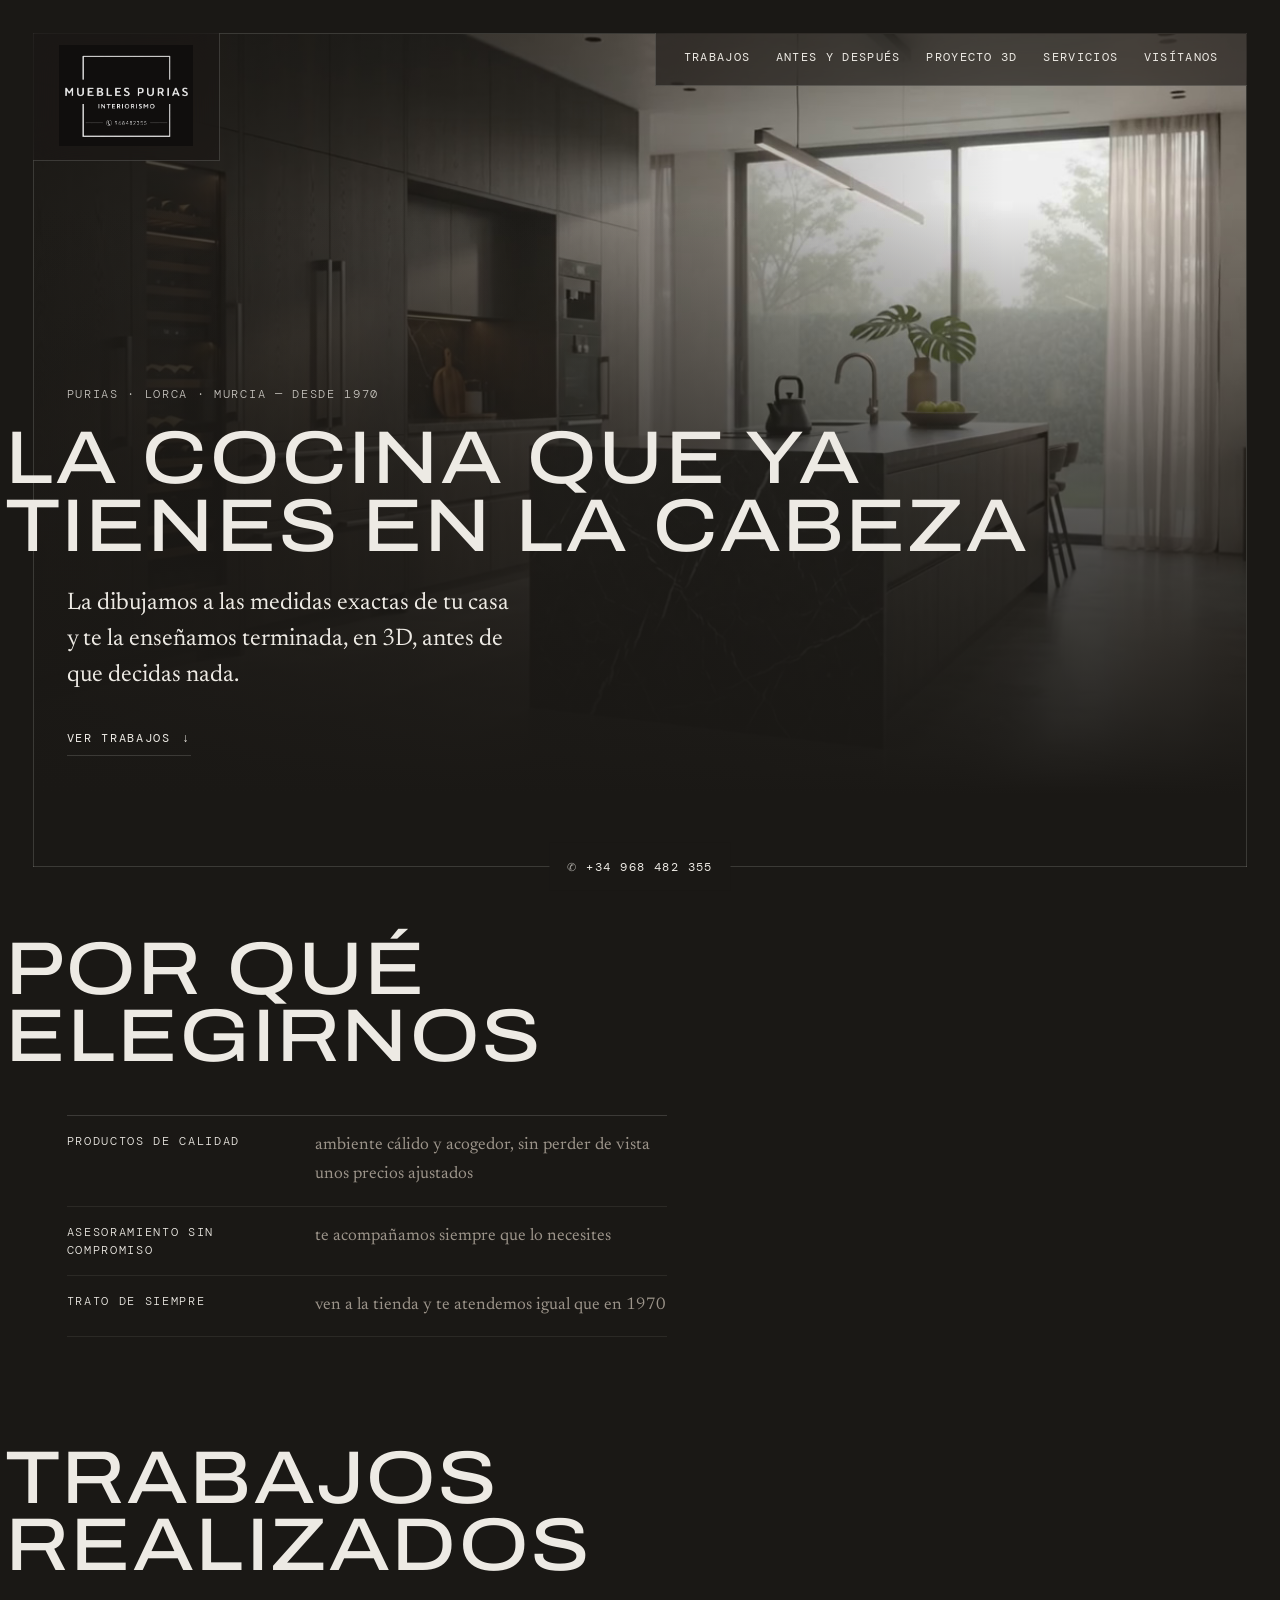
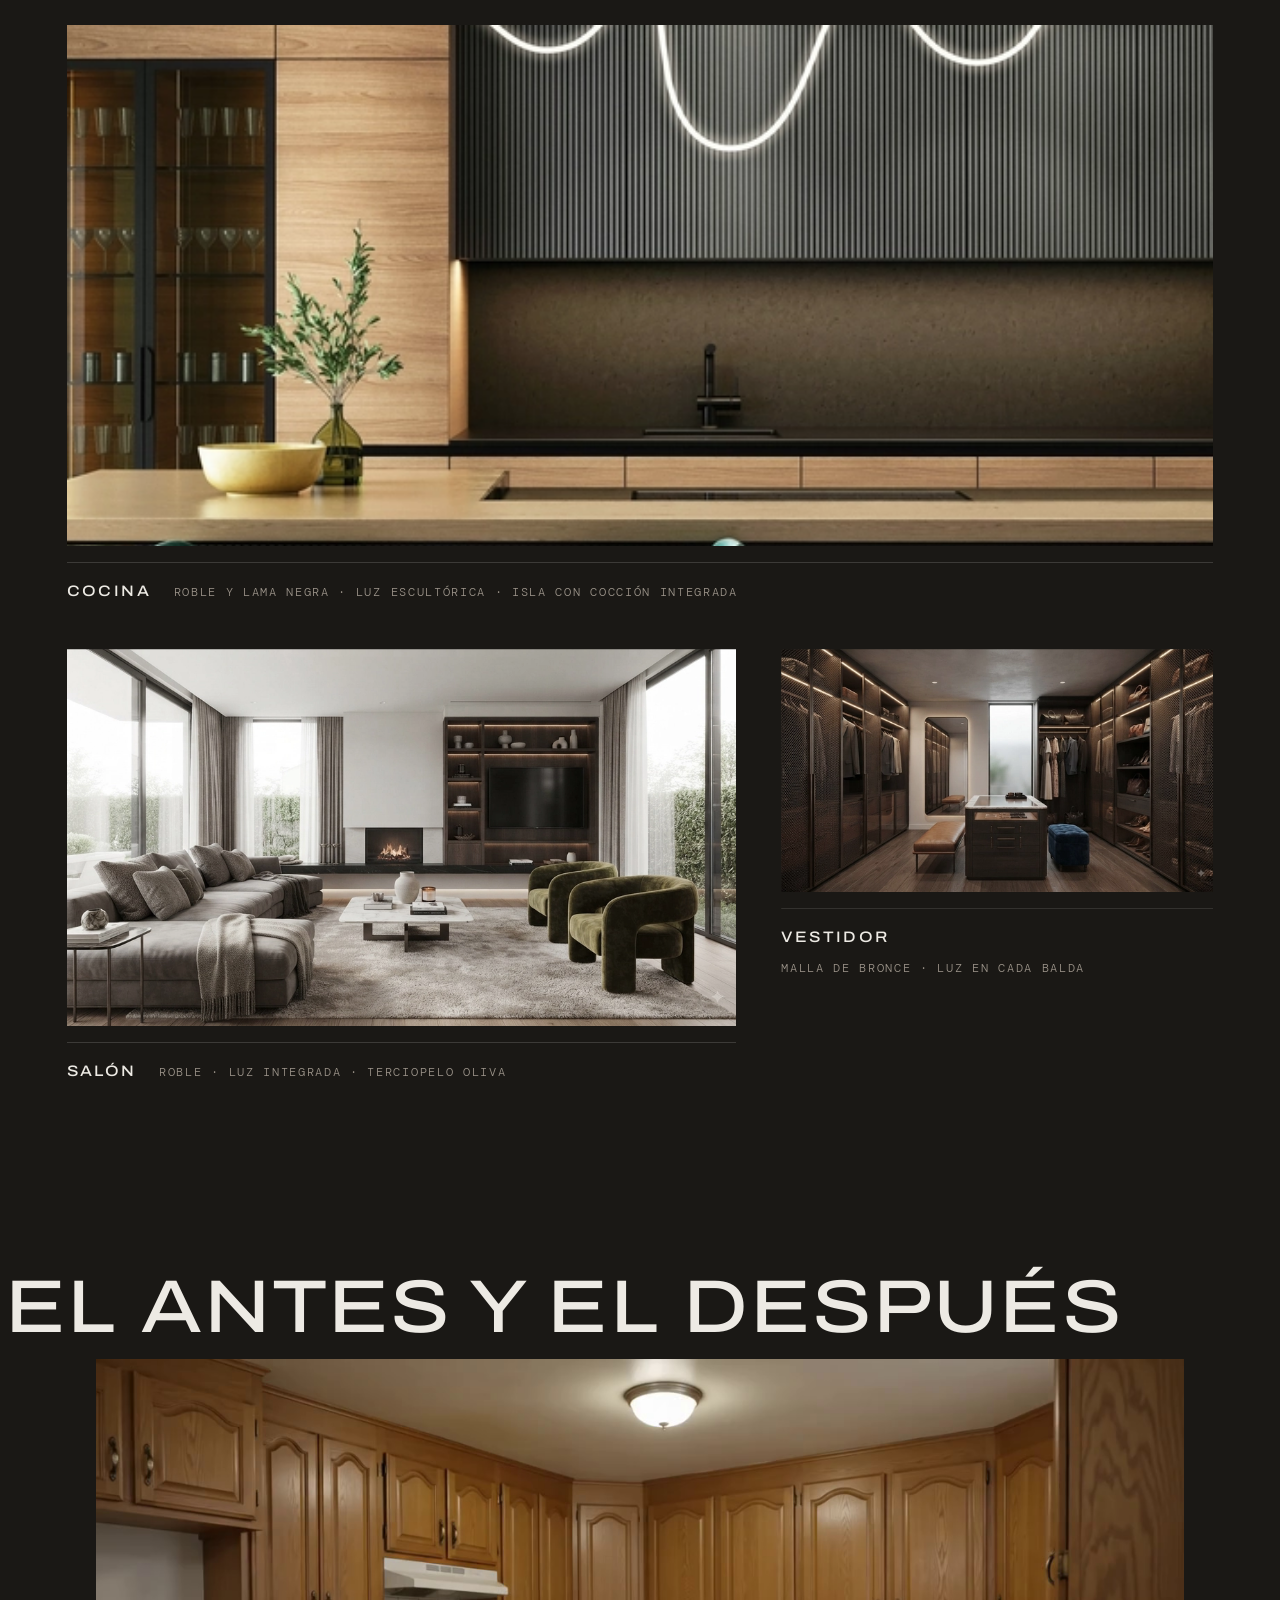
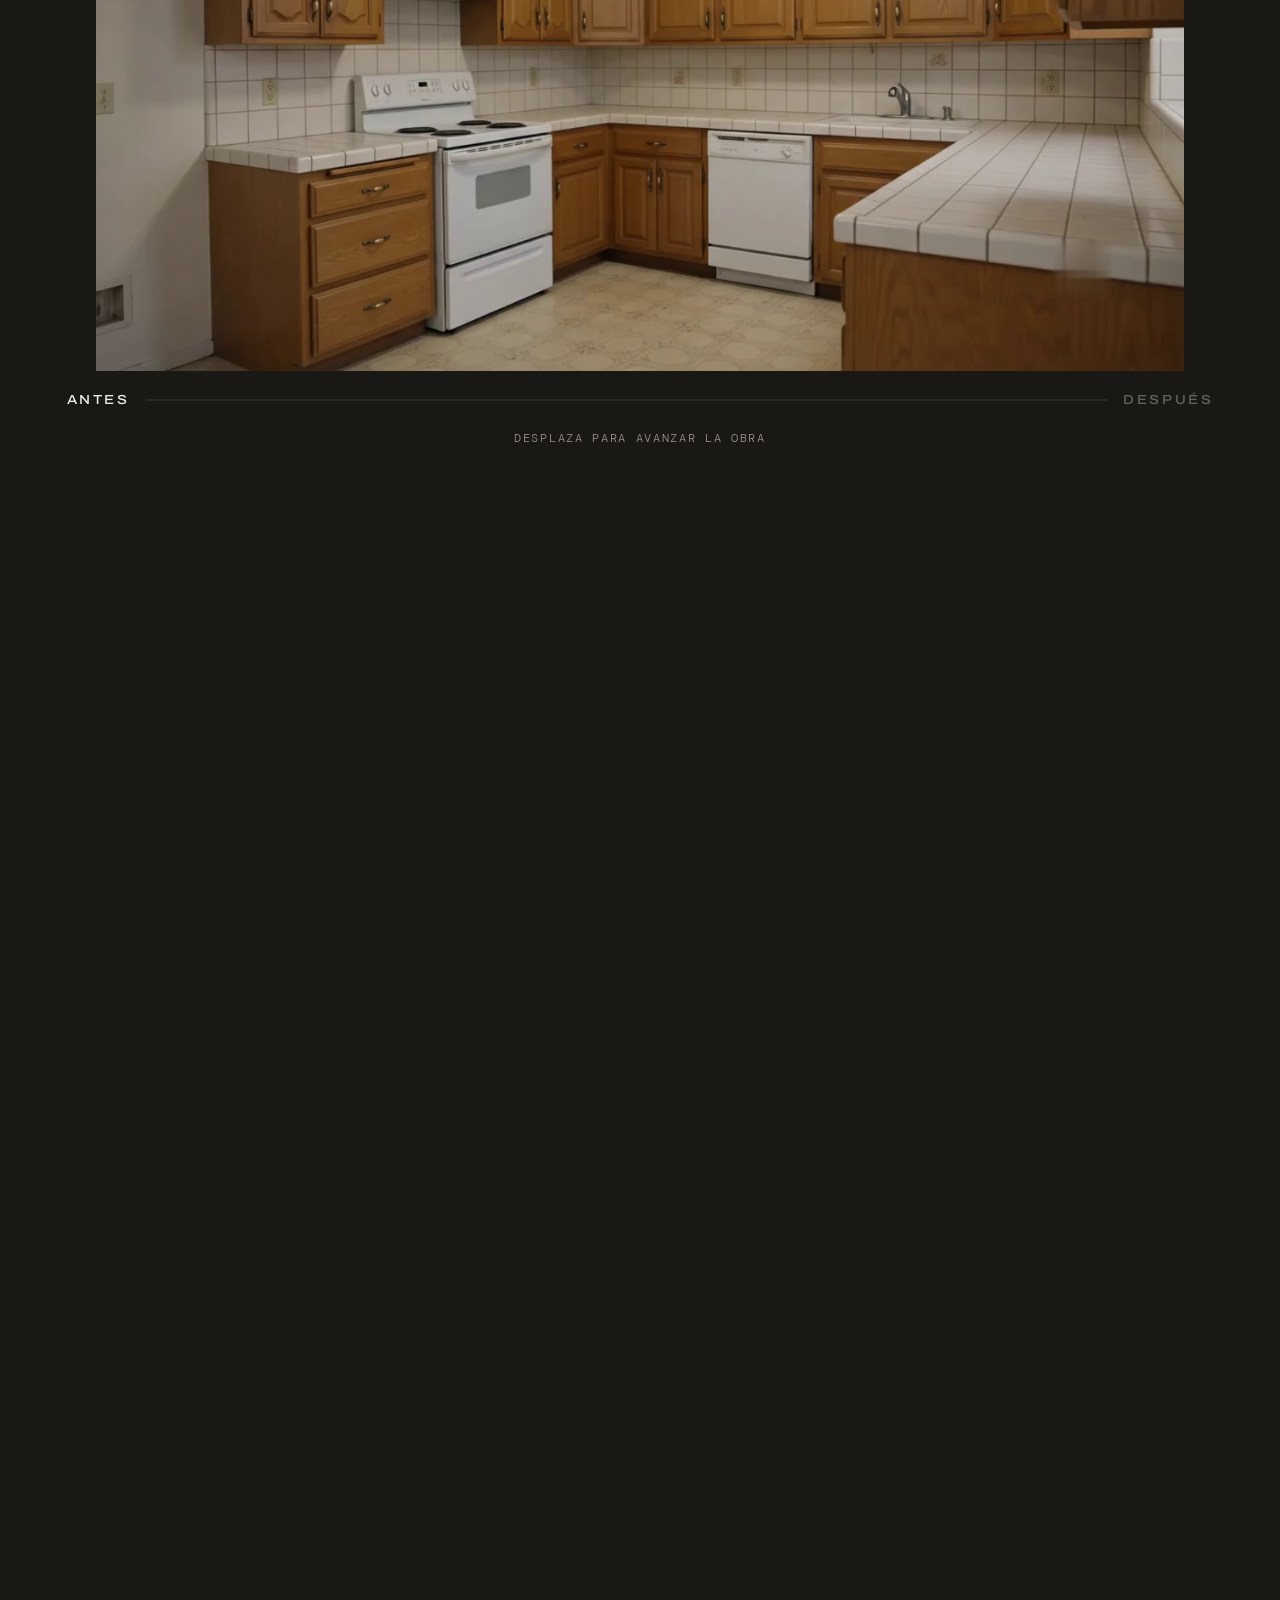
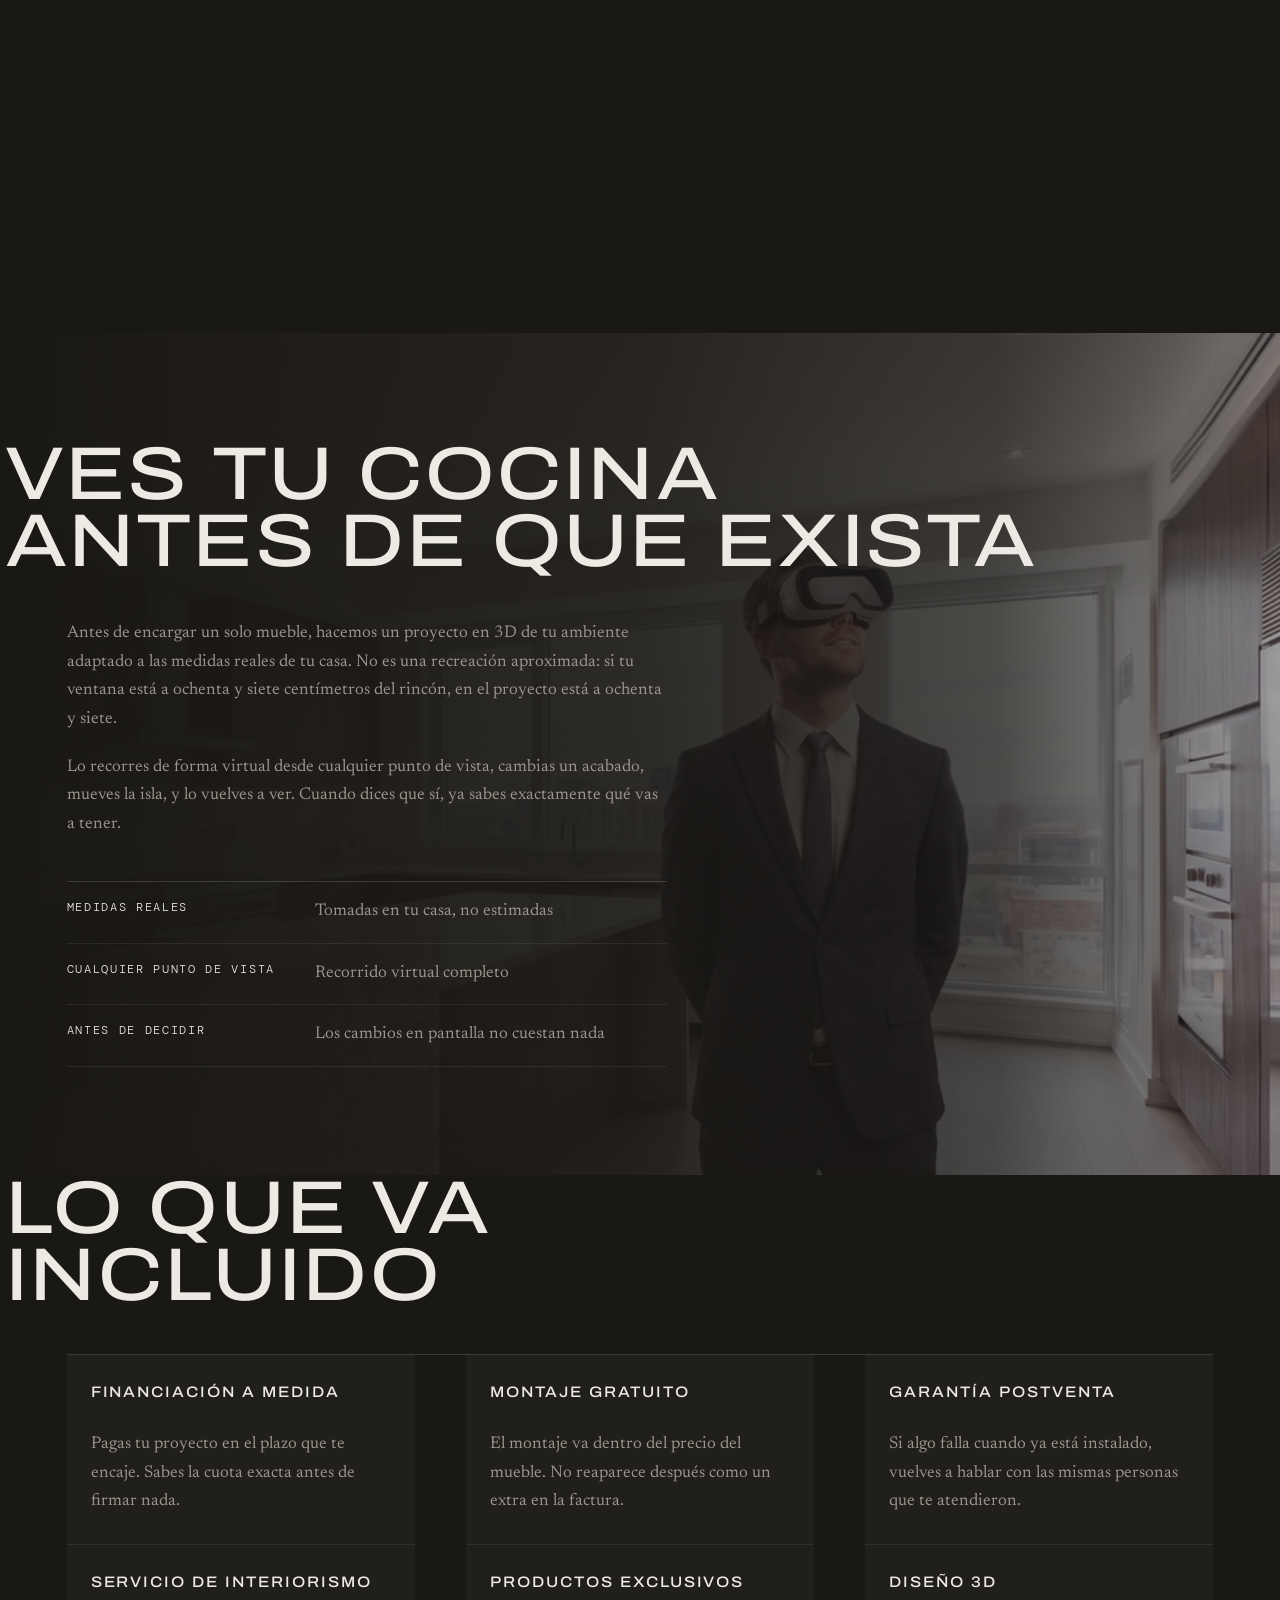
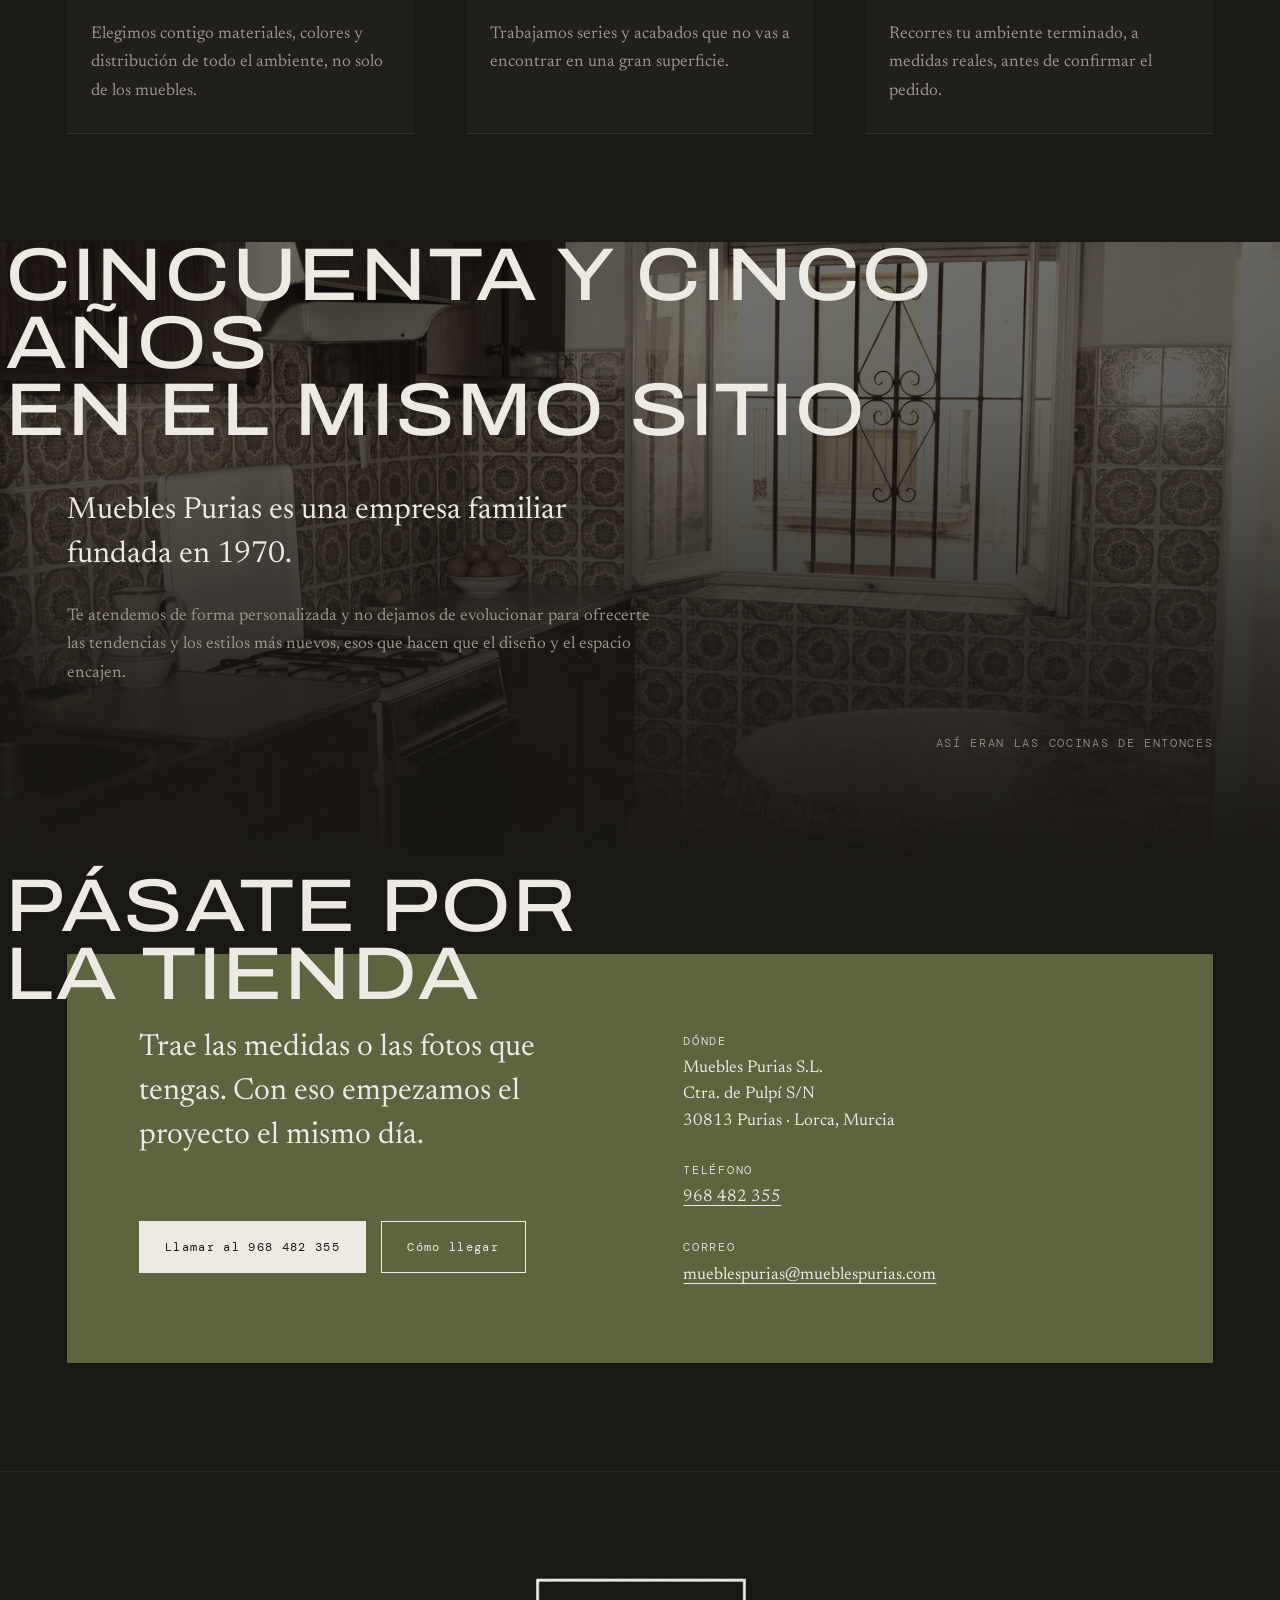
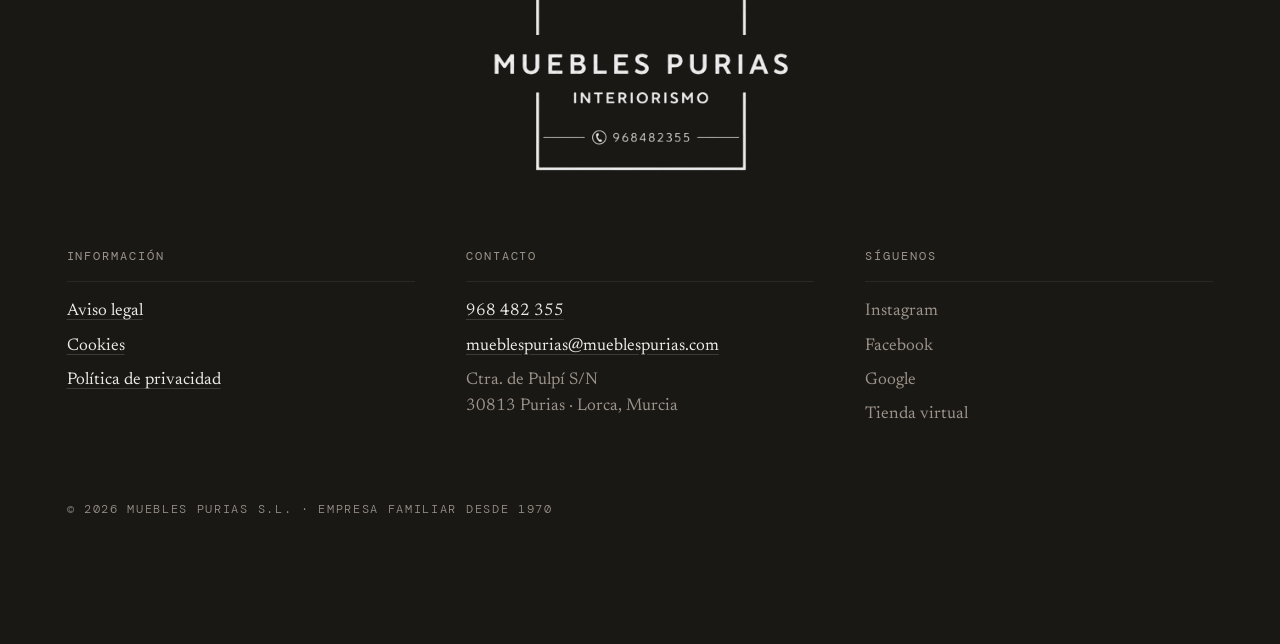
==== commit 8e5eacaf: "Extender el reveal lateral a las tres fotos de la galería y dar inercia al scroll de Antes y después" ====
--- a/index.html
+++ b/index.html
@@ -135,7 +135,7 @@
         </figcaption>
       </figure>
 
-      <figure class="trabajo trabajo--ancha reveal">
+      <figure class="trabajo trabajo--ancha reveal reveal--lateral">
         <div class="trabajo__marco">
           <picture>
             <source type="image/webp"
@@ -154,7 +154,7 @@
         </figcaption>
       </figure>
 
-      <figure class="trabajo trabajo--estrecha reveal">
+      <figure class="trabajo trabajo--estrecha reveal reveal--lateral reveal--lateral-derecha">
         <div class="trabajo__marco">
           <picture>
             <source type="image/webp"
--- a/css/estilo.css
+++ b/css/estilo.css
@@ -359,12 +359,12 @@
   /* Variante «lateral»: entra deslizándose desde un costado en vez de
      bajo una cortina. Mismo disparador (.reveal/.es-visible, el mismo
      IntersectionObserver), mismo --curva, pero un lenguaje de
-     movimiento reservado a un solo elemento —la foto que abre la
-     galería— para que destaque como primera pieza sin convertirse en
-     el gesto por defecto de toda la web. 0.9s en vez de 0.6s: es el
-     mismo tiempo que tarda el título en cruzar el marco, no uno nuevo
-     inventado para la ocasión. Se declara después de .reveal > * para
-     ganar la cascada con la misma especificidad y anular su clip-path. */
+     movimiento reservado a la galería —para que siga leyéndose como
+     acento y no se convierta en el gesto por defecto de toda la web.
+     0.9s en vez de 0.6s: es el mismo tiempo que tarda el título en
+     cruzar el marco, no uno nuevo inventado para la ocasión. Se
+     declara después de .reveal > * para ganar la cascada con la misma
+     especificidad y anular su clip-path. */
   .reveal--lateral > * {
     clip-path: none;
     opacity: 0;
@@ -374,6 +374,19 @@
   .reveal--lateral.es-visible > * {
     opacity: 1;
     transform: translateX(0);
+  }
+
+  /* El salón y el vestidor entran uno hacia el otro —el salón desde la
+     izquierda (hereda la dirección de arriba), el vestidor desde la
+     derecha, en espejo— y algo más despacio que la cocina: es el
+     segundo movimiento de la galería, no el primero, así que puede
+     permitirse un recorrido más largo sin sentirse impaciente. */
+  .reveal--lateral-derecha > * {
+    transform: translateX(clamp(1.5rem, 6vw, 3.5rem));
+  }
+  .galeria .trabajo.reveal--lateral:nth-of-type(2) > *,
+  .galeria .trabajo.reveal--lateral:nth-of-type(3) > * {
+    transition-duration: 1.2s;
   }
 
   /* El escalonado es cosmético, no el disparador: cada pieza se revela
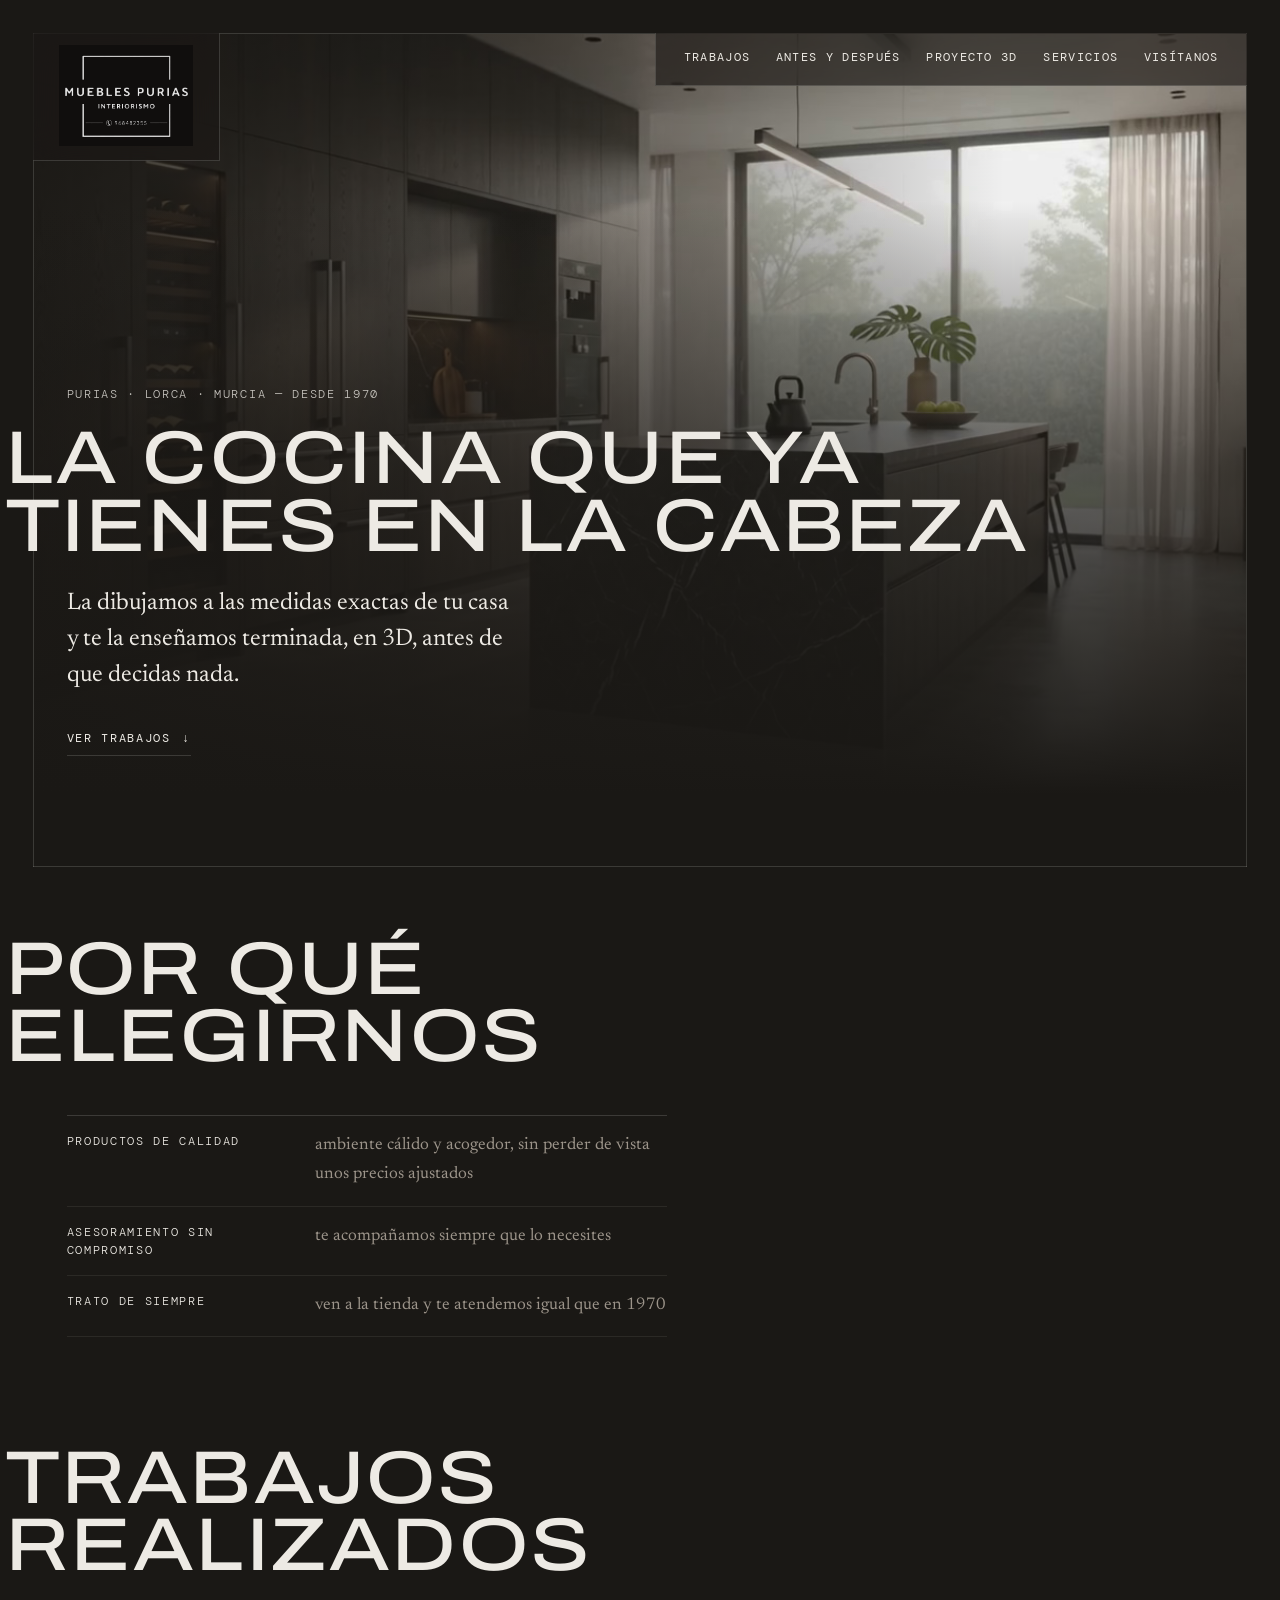
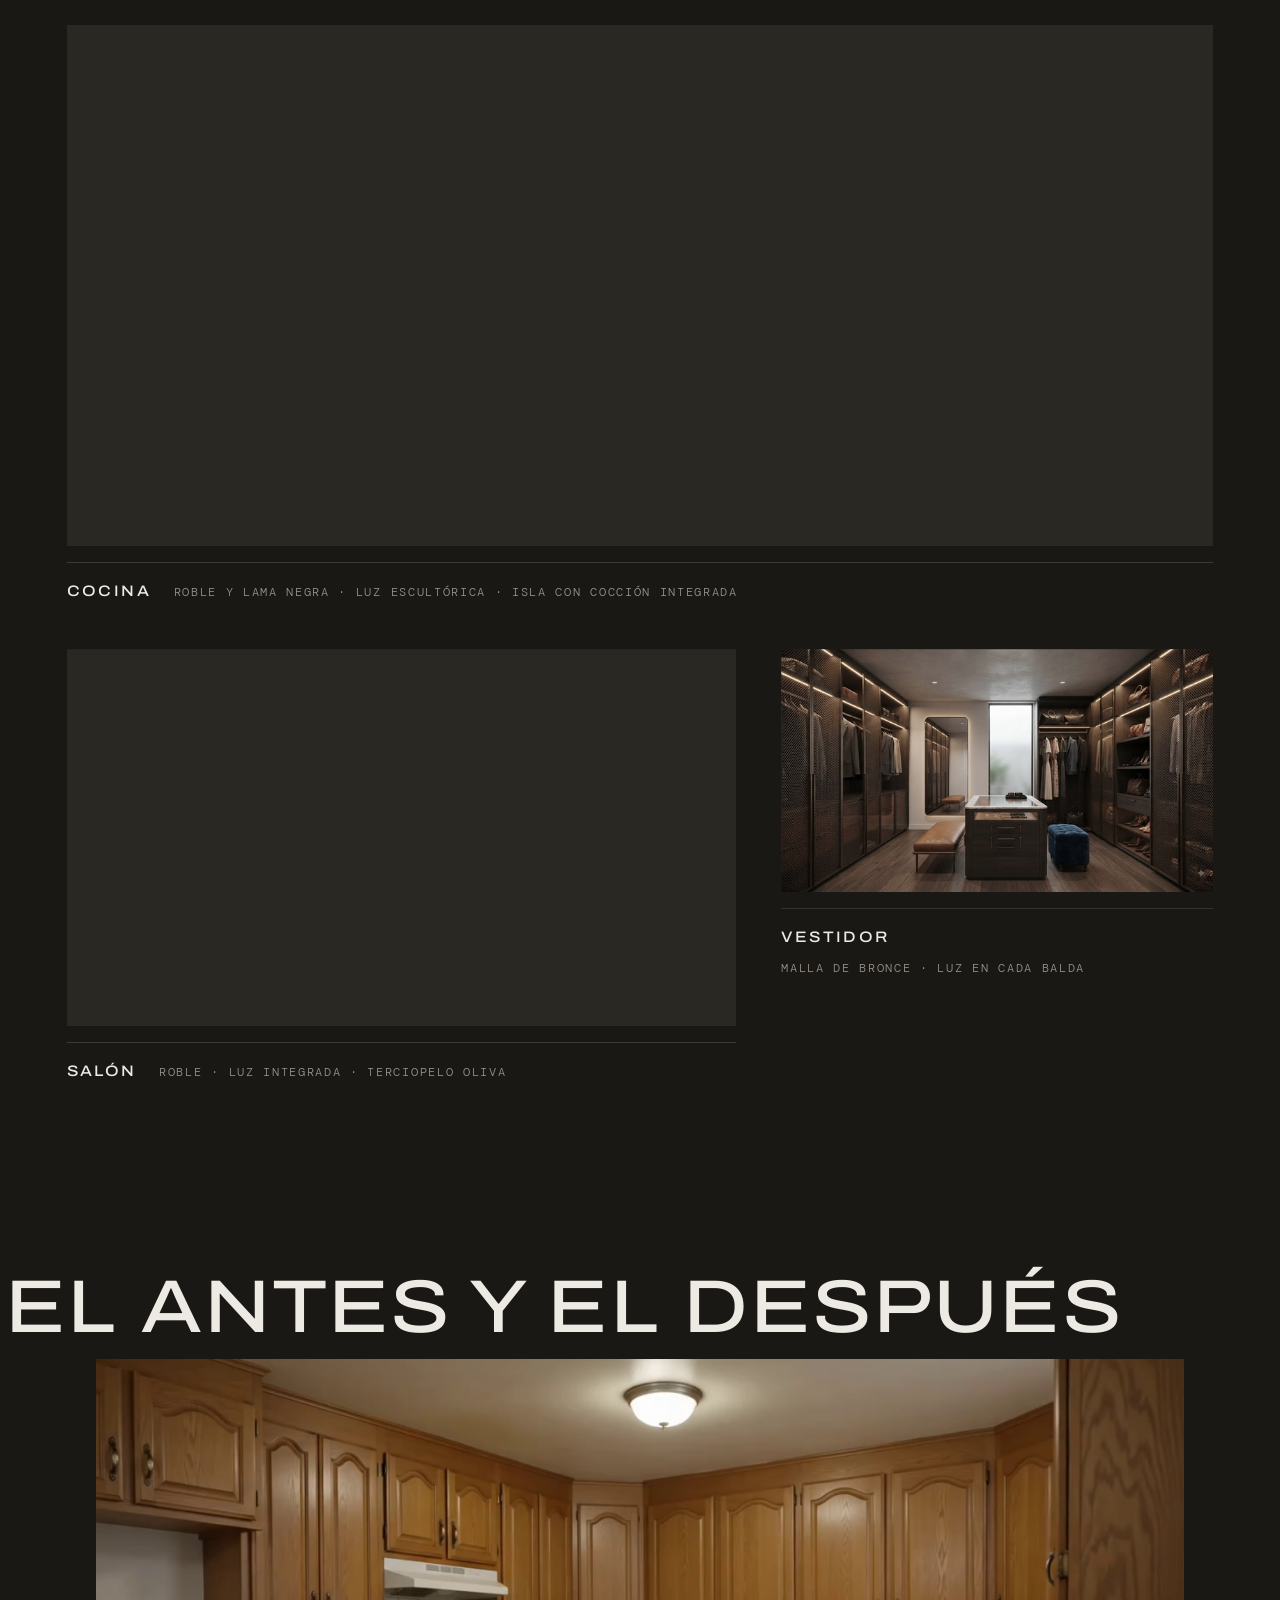
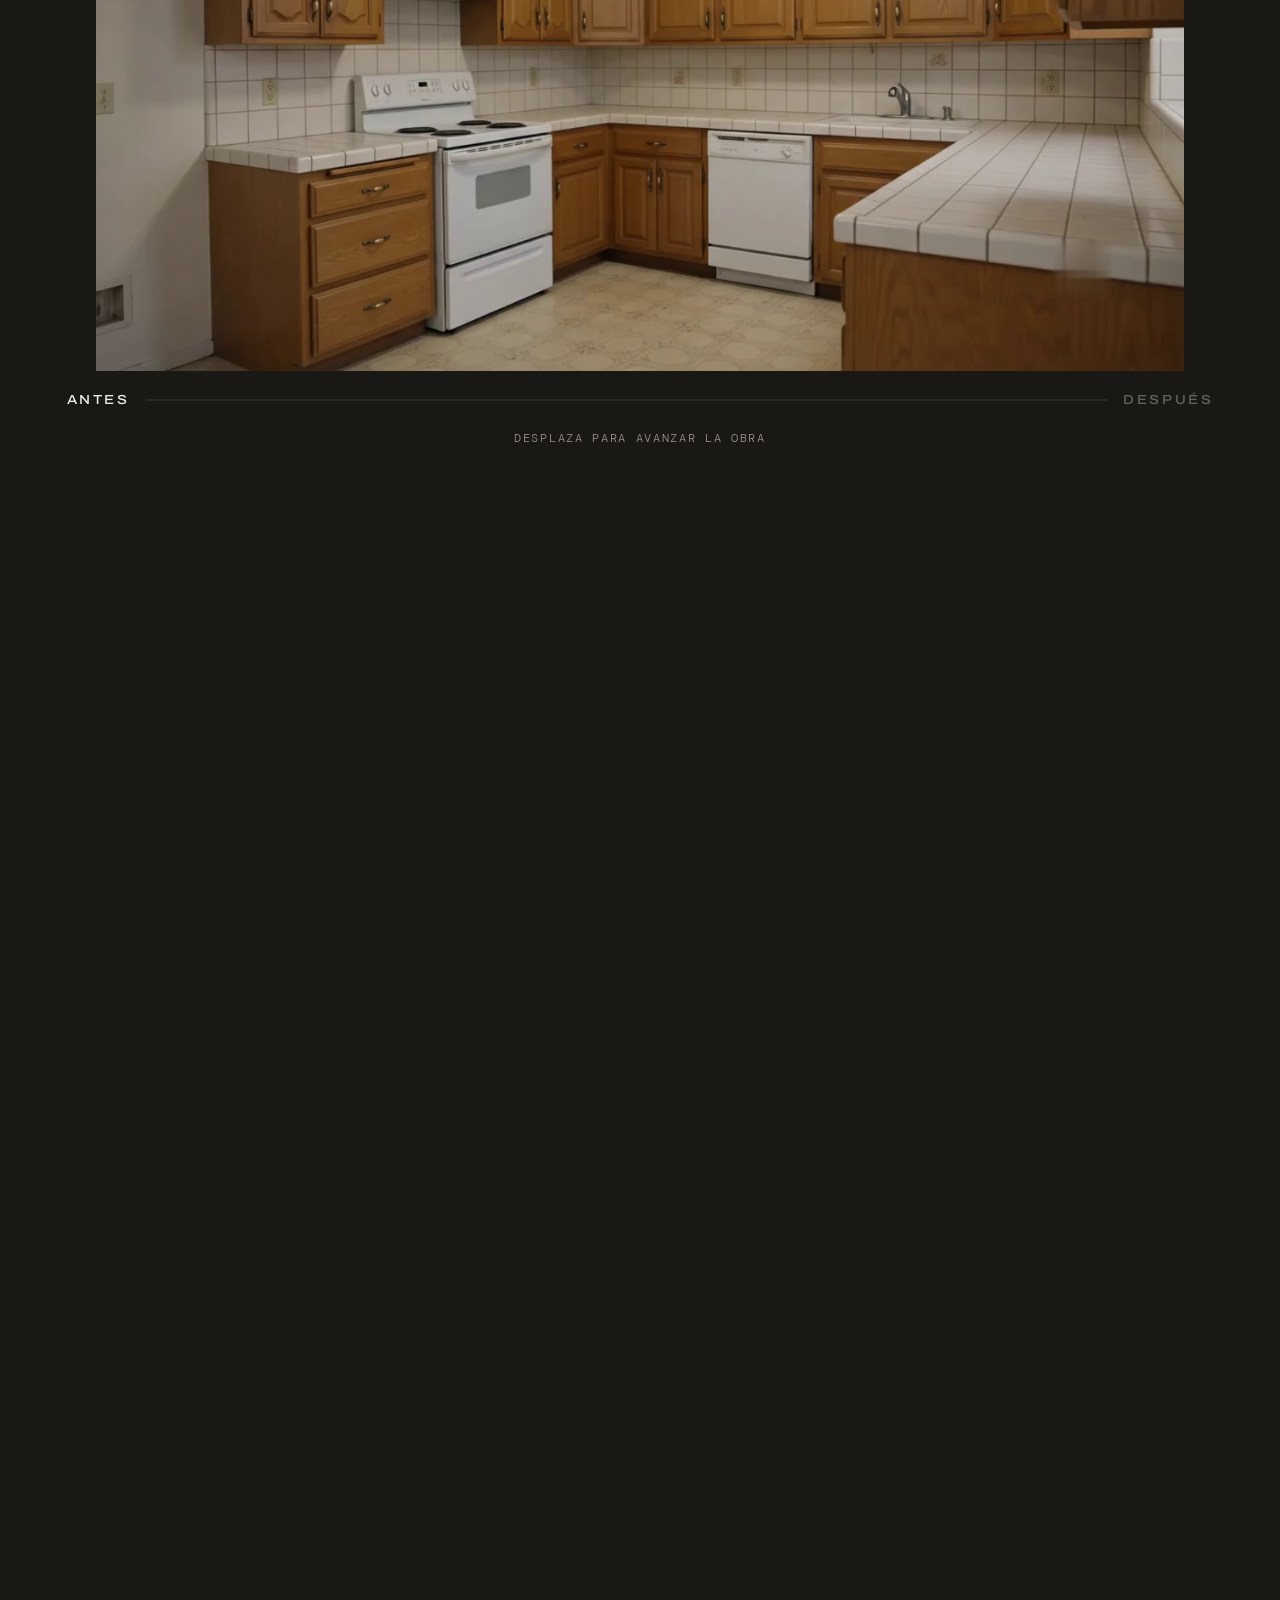
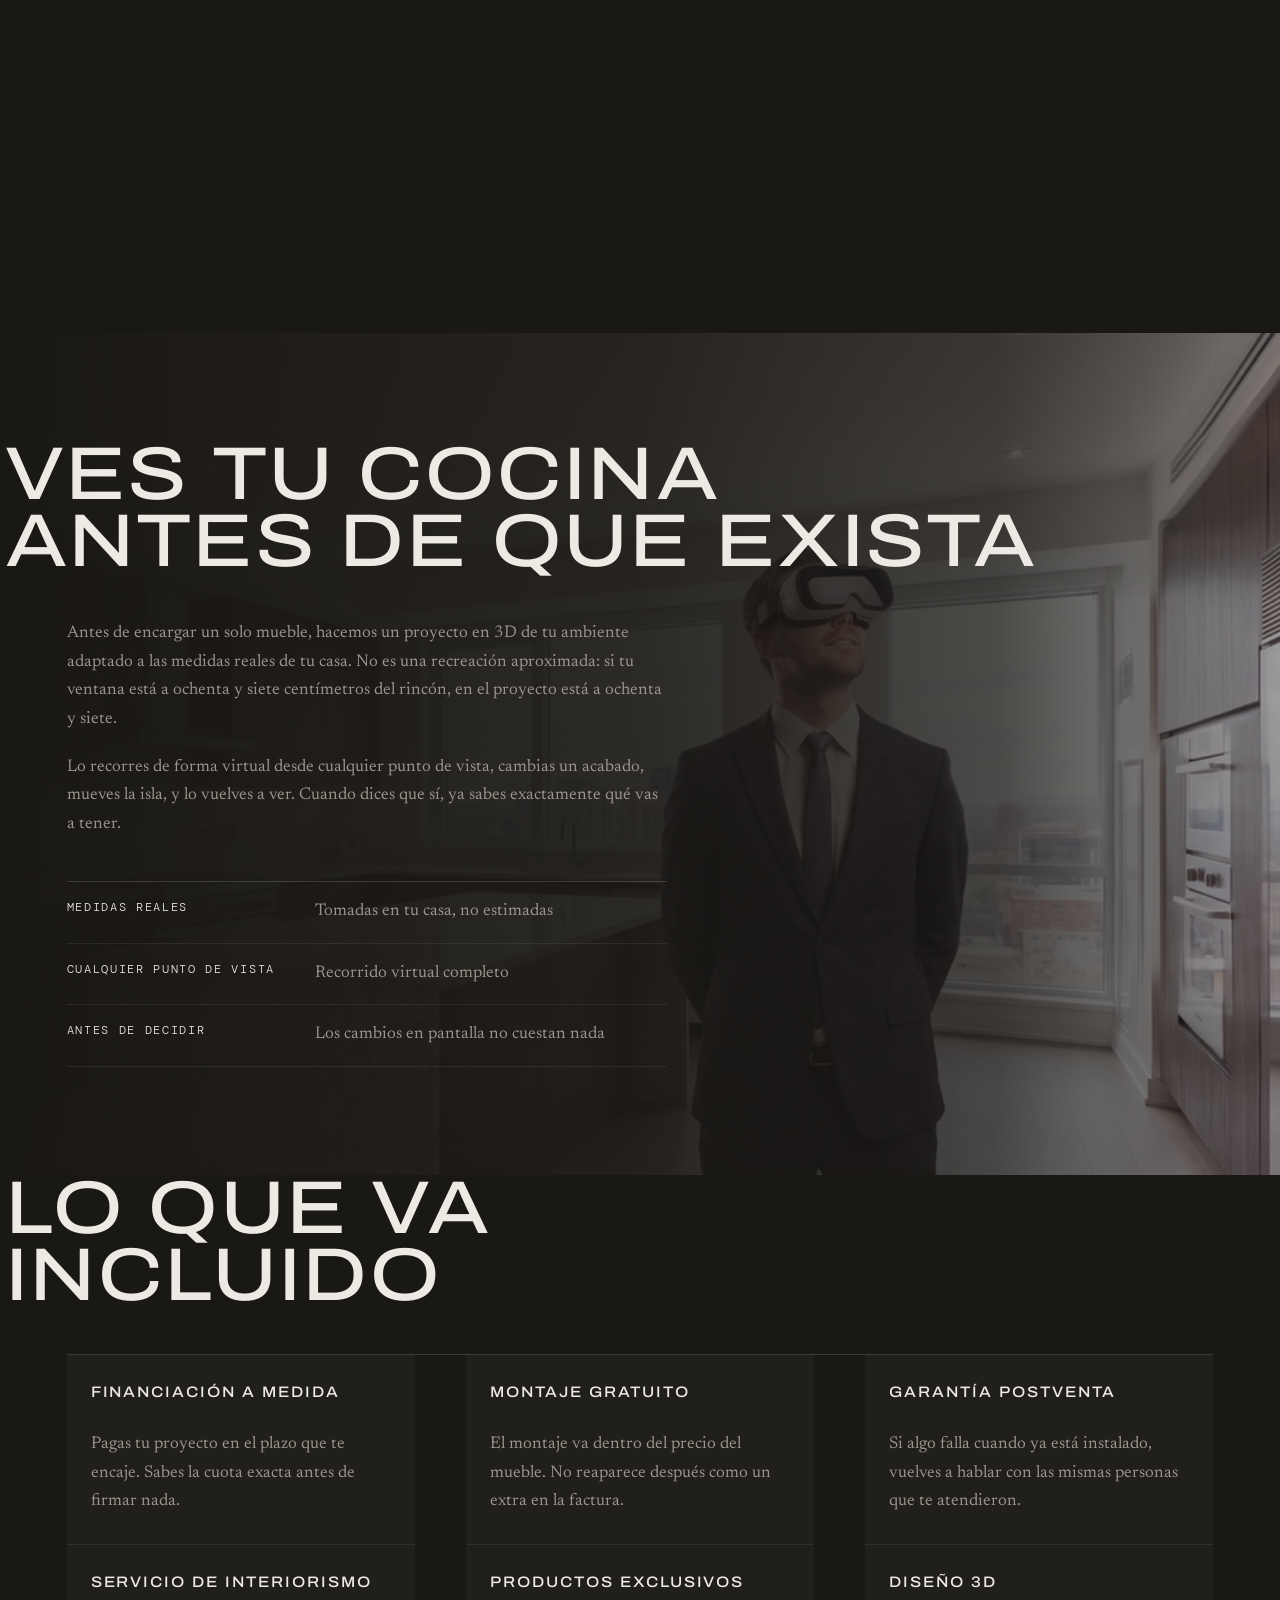
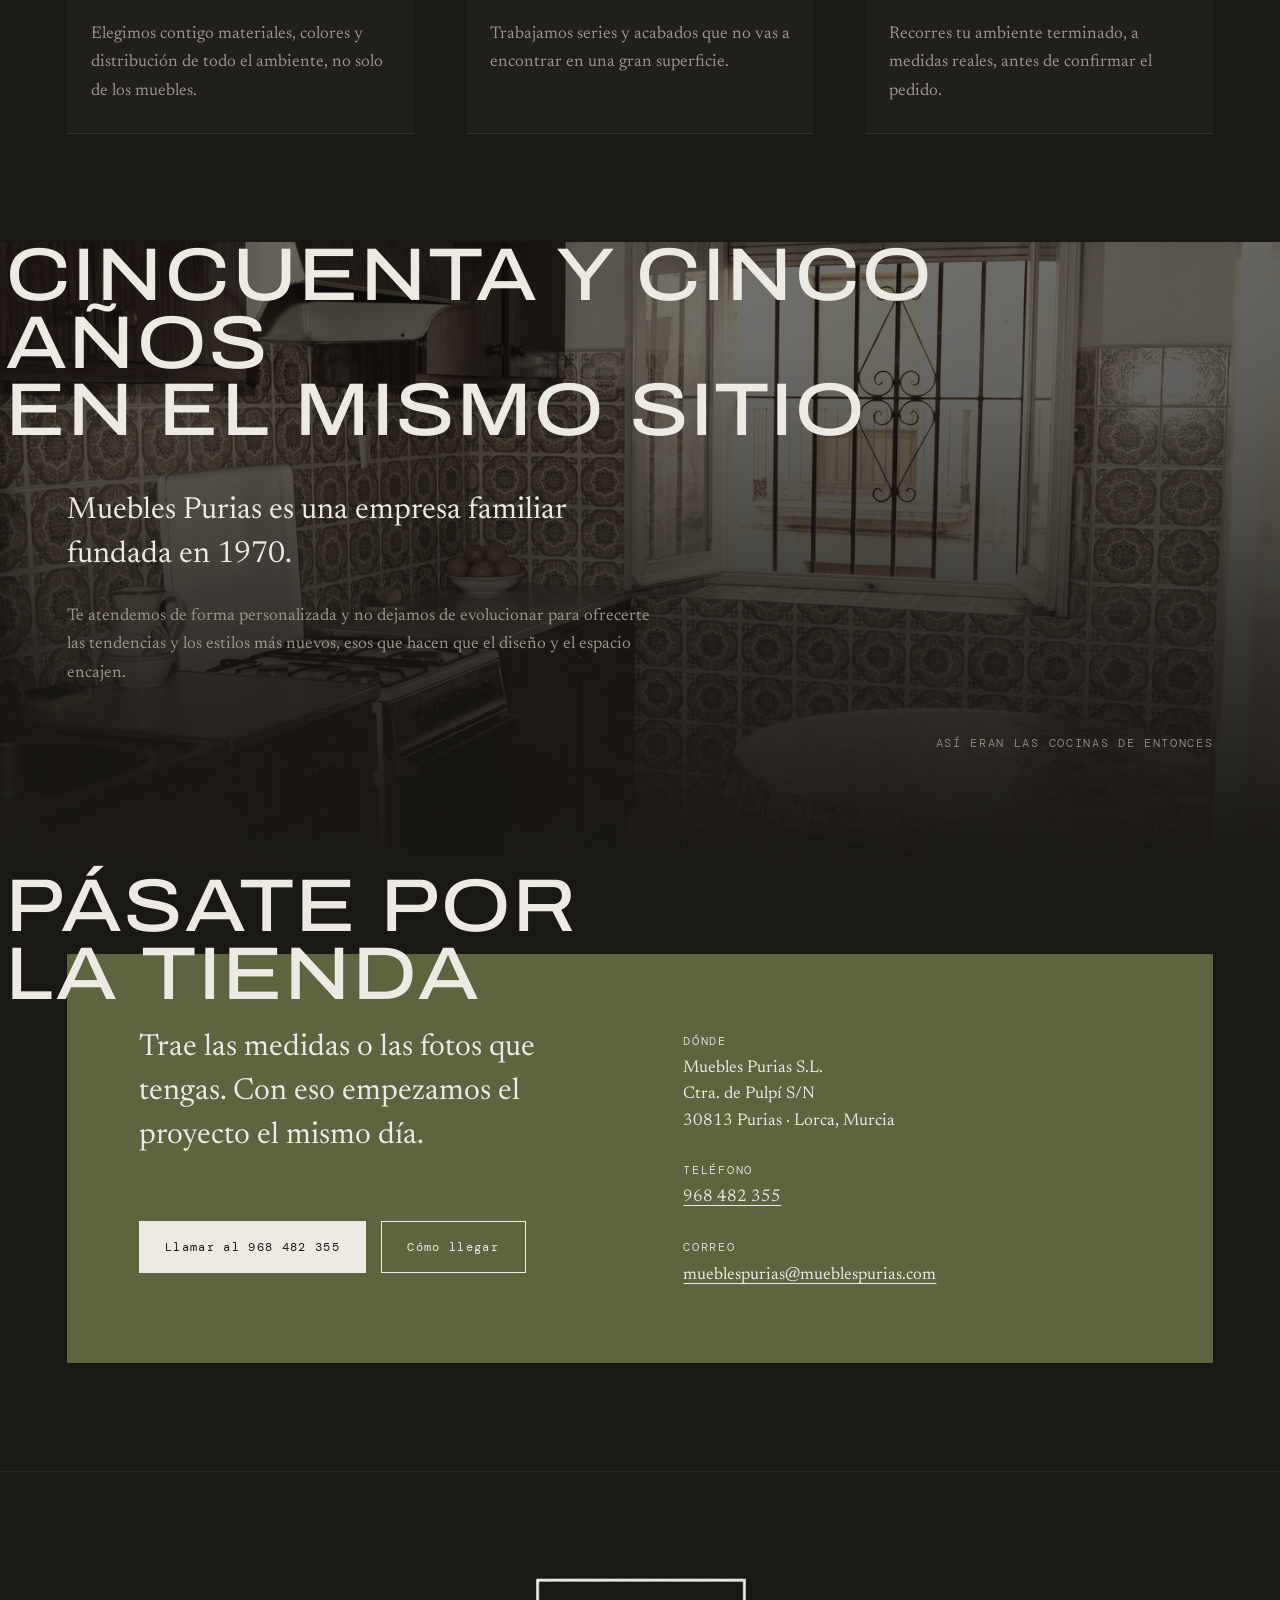
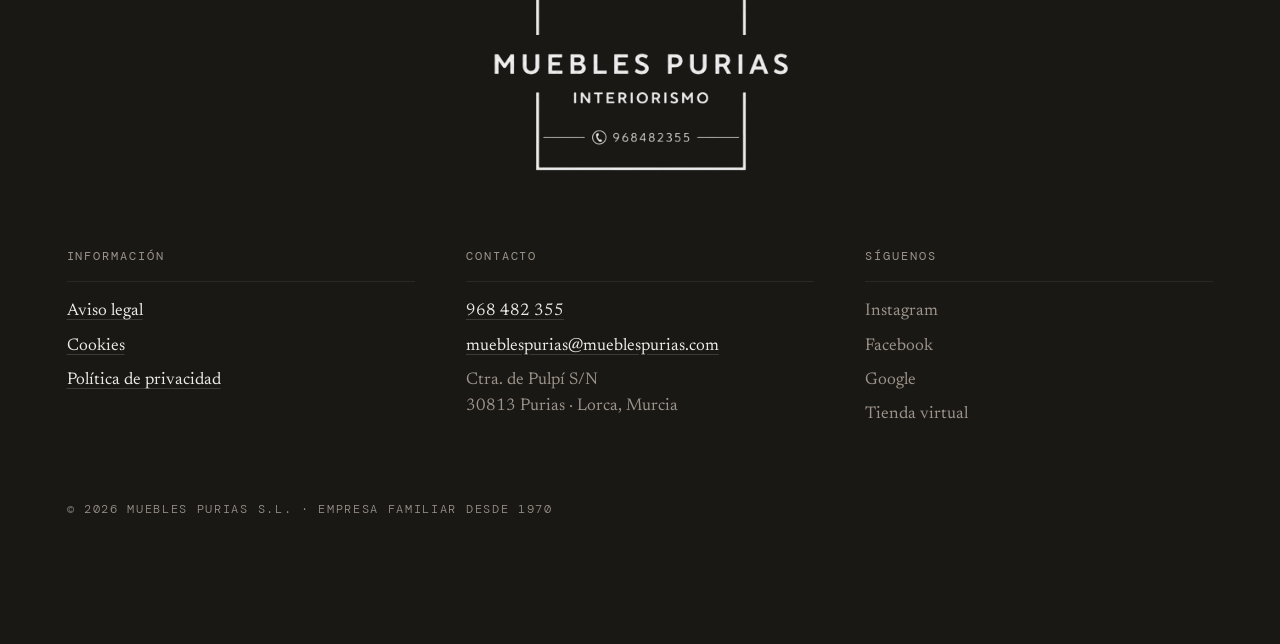
==== commit e29ea25e: "Quitar el botón de llamada fijo que aparecía en toda la web Era un enlace tel: con position:fixed an" ====
--- a/index.html
+++ b/index.html
@@ -62,11 +62,6 @@
     <a href="#visitanos">Visítanos</a>
   </nav>
 </header>
-
-<a class="telefono-marco" href="tel:+34968482355">
-  <span class="telefono-marco__icono" aria-hidden="true">✆</span>
-  <span>+34 968 482 355</span>
-</a>
 
 <main id="contenido">
 
--- a/css/estilo.css
+++ b/css/estilo.css
@@ -262,31 +262,6 @@
   .cabecera__nav a:hover::after,
   .cabecera__nav a.es-actual::after { transform: scaleX(1); }
 
-  .telefono-marco {
-    position: fixed;
-    bottom: var(--marco);
-    left: 50%;
-    z-index: 8;
-    display: flex;
-    align-items: center;
-    gap: 0.55rem;
-    /* Es el CTA que más se pulsa: el aire vertical crece la caja de toque
-       a un mínimo cómodo sin tocar el tamaño de letra. La franja sigue
-       centrada en el filete inferior, solo más alta. */
-    padding: 0.85rem 1.1rem;
-    transform: translate(-50%, 50%);
-    background: var(--noche);
-    color: var(--veta);
-    font-family: var(--tecnica);
-    font-size: var(--t-dato);
-    letter-spacing: 0.12em;
-    text-decoration: none;
-    white-space: nowrap;
-    transition: color 0.25s var(--curva);
-  }
-  .telefono-marco:hover { color: var(--oliva-luz); }
-  .telefono-marco__icono { font-size: 0.9em; opacity: 0.7; }
-
 
   /* — Rejilla general — */
 
@@ -1101,10 +1076,22 @@
     .marco__linea--izquierda,
     .marco__linea--derecha { display: none; }
 
-    .telefono-marco { font-size: 0.7rem; letter-spacing: 0.08em; }
-
     .hero { padding-top: 10rem; }
     .hero__medio { inset: var(--marco) 0; }
+
+    /* El vídeo no se descarga en móvil —ver main.js, es peso que nadie
+       pidió—, así que el póster se queda quieto por defecto. Para que no
+       se lea como una foto congelada, se le da un «Ken Burns» muy lento:
+       un acercamiento sutil de scale+translate, solo transform, sin
+       redescargar ni repintar nada. Es el mismo truco que ya usan los
+       documentales cuando no hay más que fotos fijas que mostrar. */
+    .hero__medio::before {
+      animation: hero-respira 26s var(--curva) infinite alternate;
+    }
+    @keyframes hero-respira {
+      from { transform: scale(1)     translate(0, 0); }
+      to   { transform: scale(1.09) translate(-1.6%, -1.1%); }
+    }
 
     /* En vertical, un 16:9 nunca va a ser alto. Lo que sí se puede es
        darle todo el ancho disponible: el vídeo llega hasta las dos
@@ -1159,6 +1146,7 @@
     .titulo { transform: none !important; }
     .reveal > * { clip-path: none !important; }
     .reveal--lateral > * { opacity: 1 !important; transform: none !important; }
+    .hero__medio::before { animation: none !important; transform: none !important; }
 
     /* El vídeo de la reforma deja de depender del scroll y pasa a tener
        controles propios; la sección se queda quieta. */
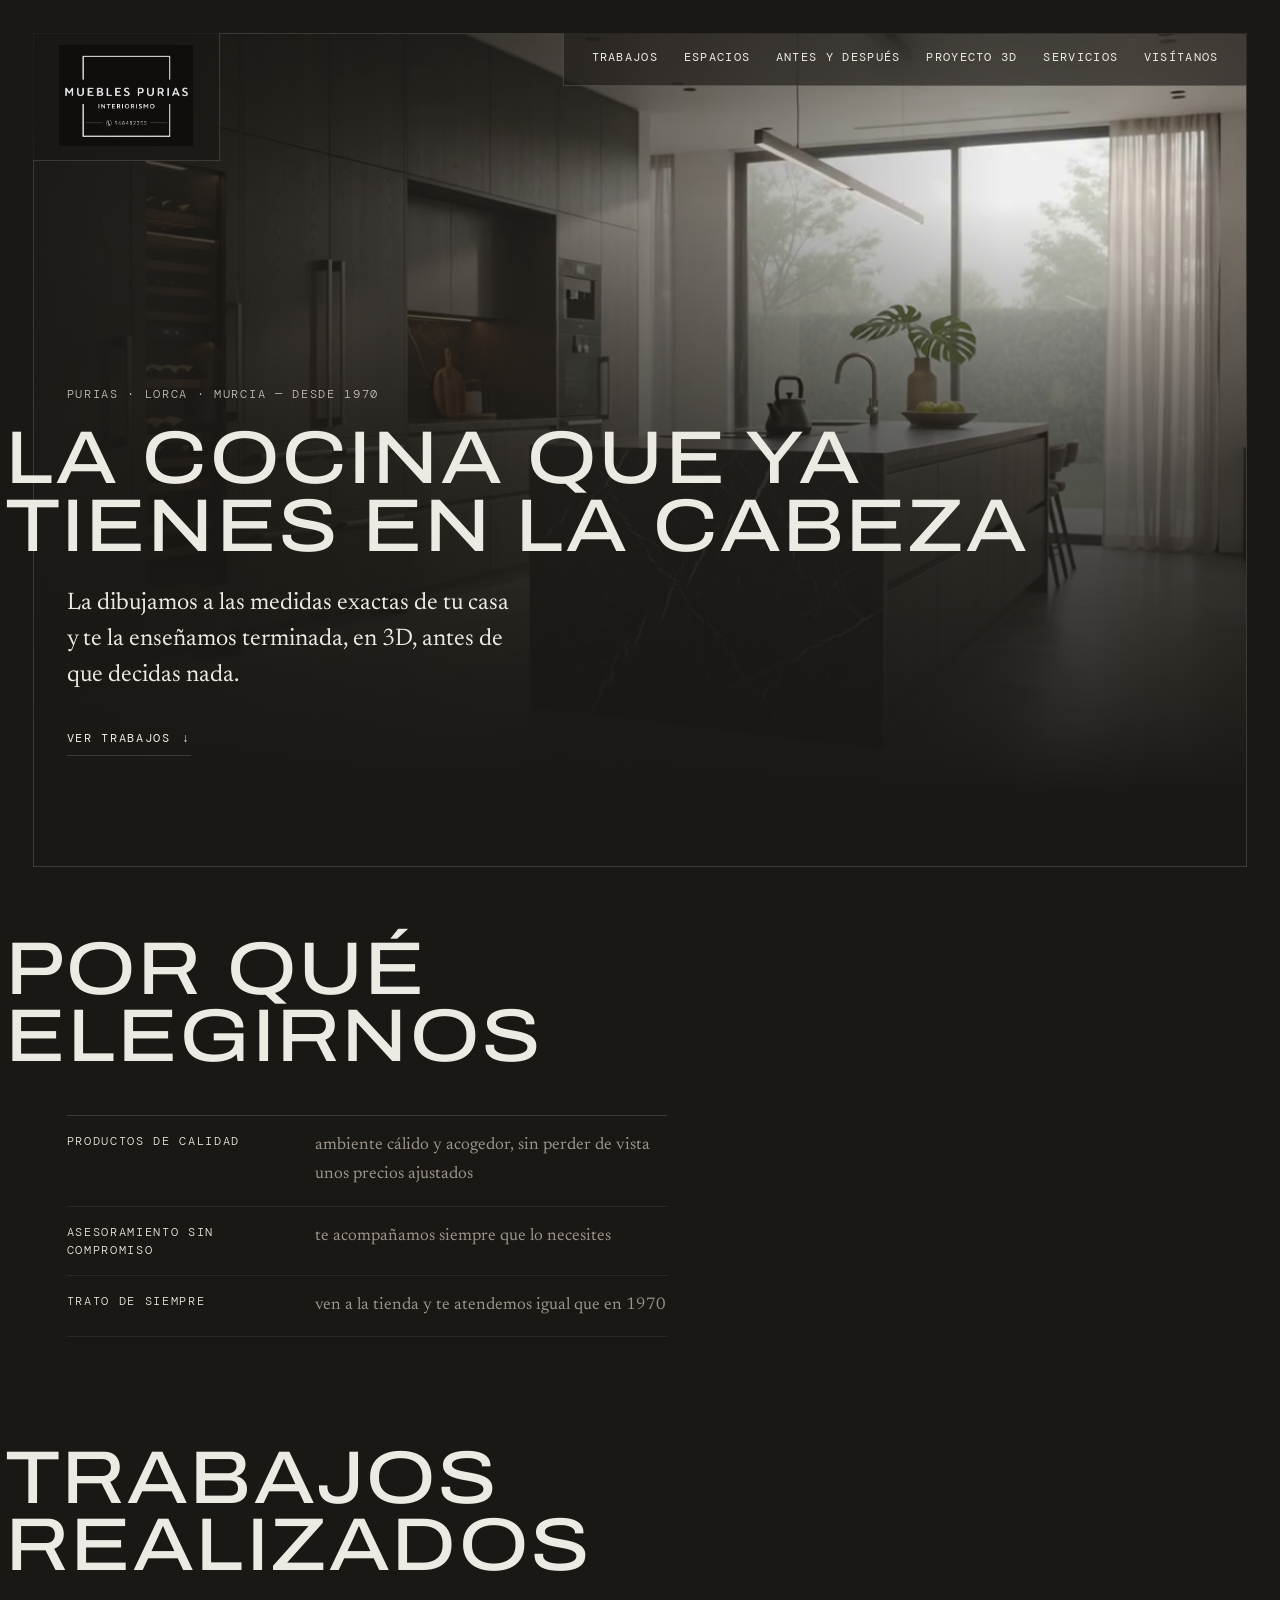
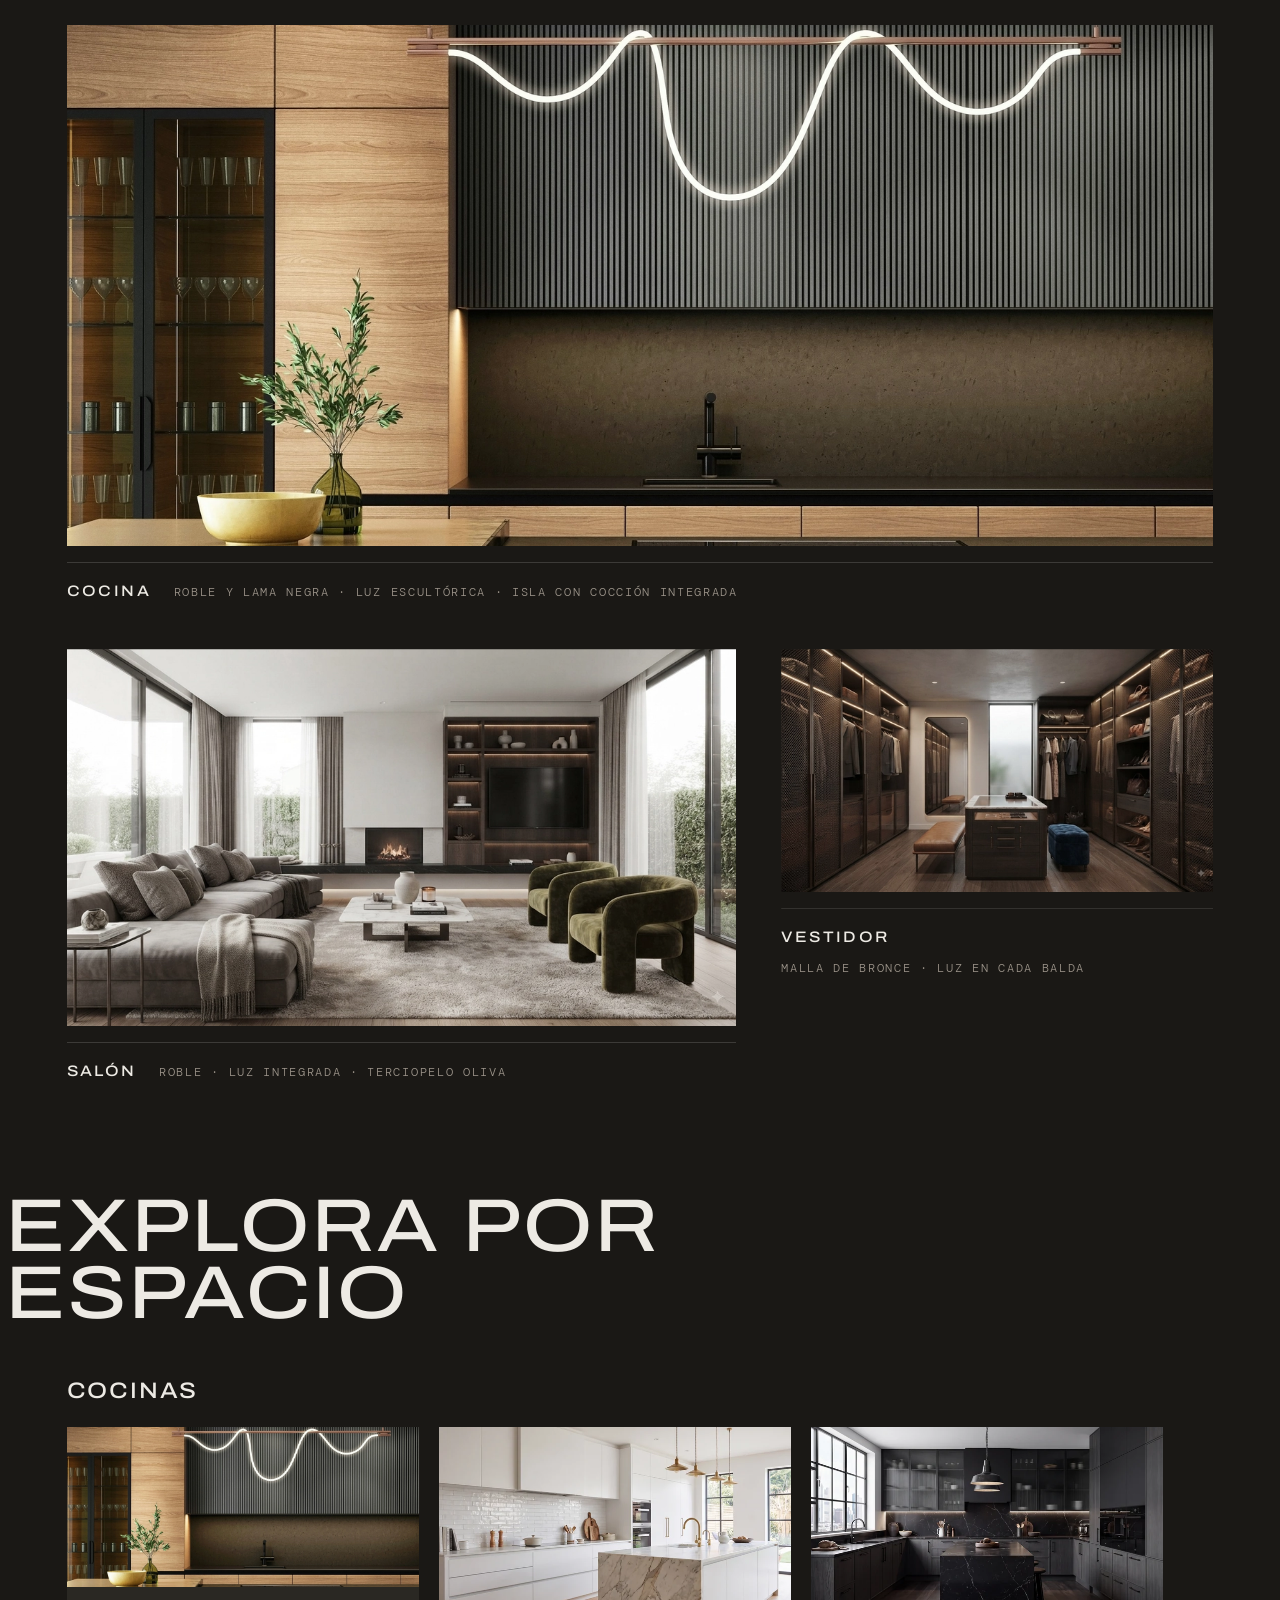
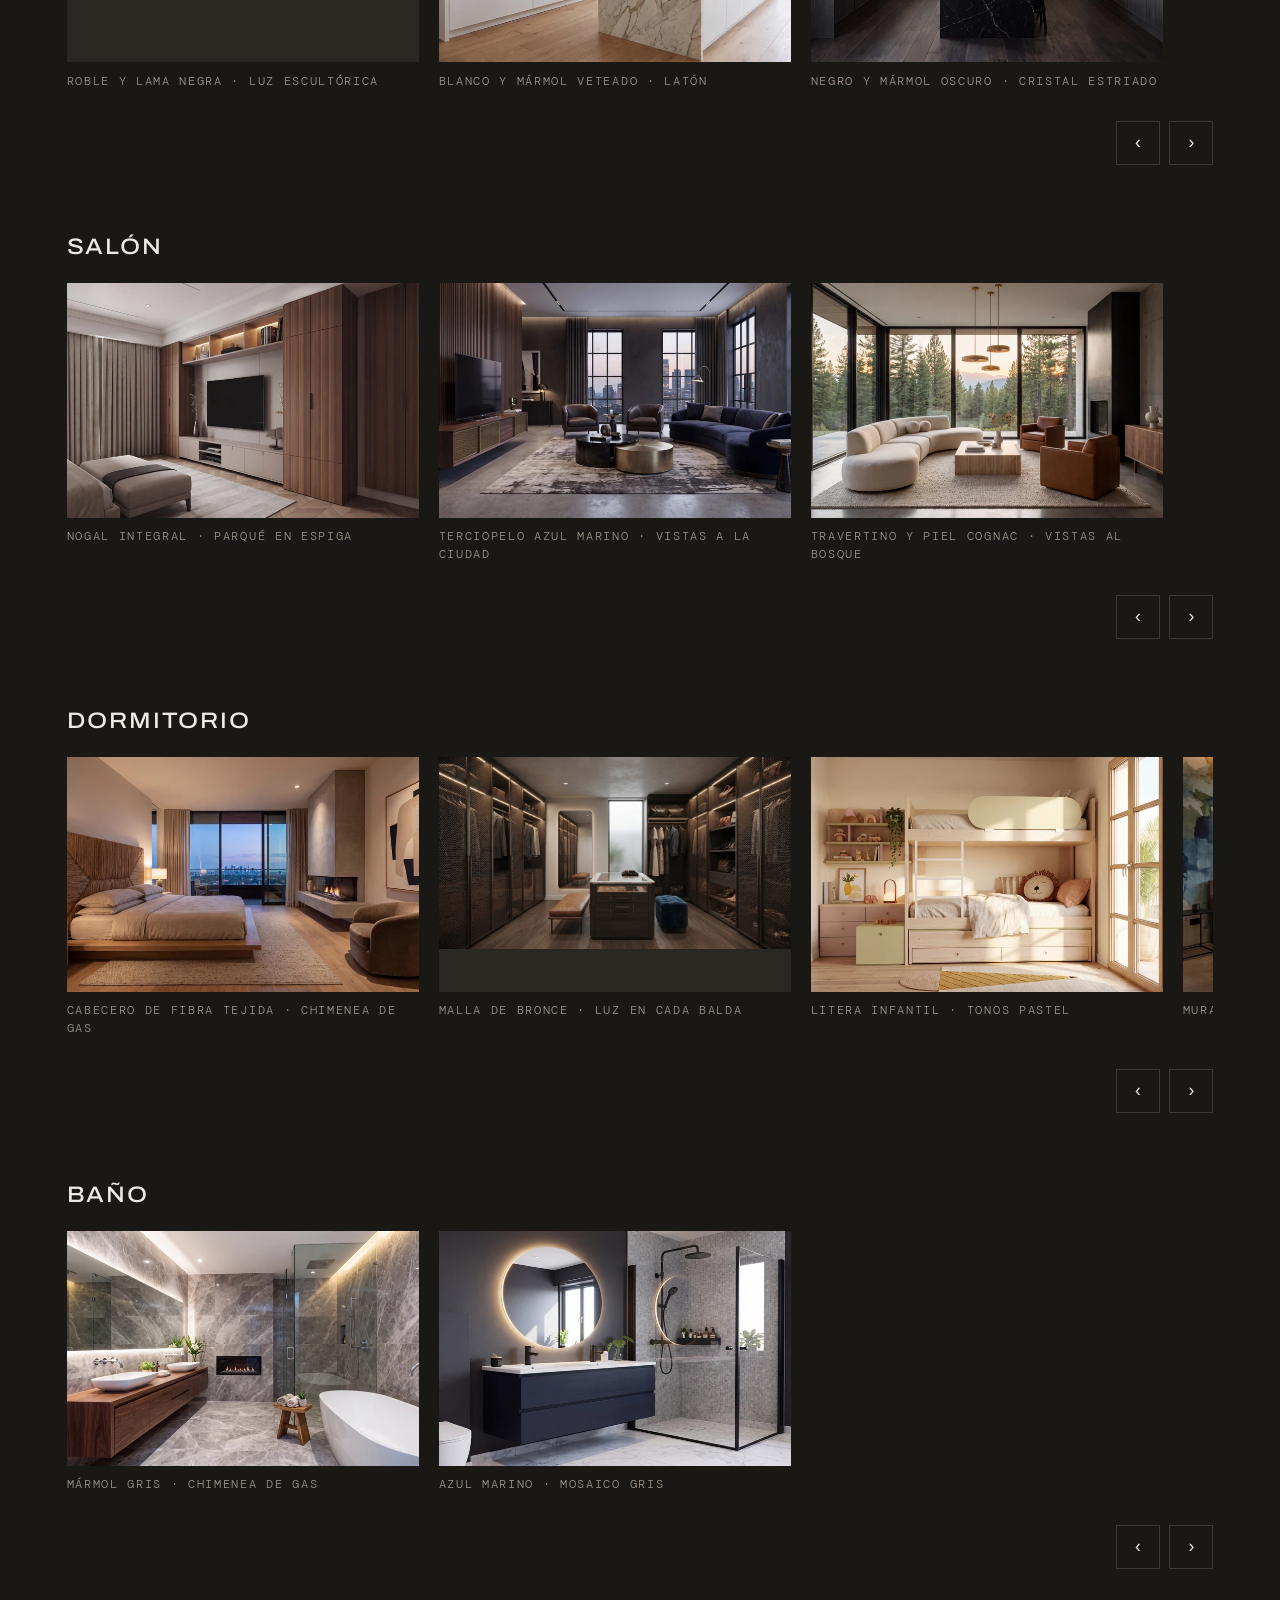
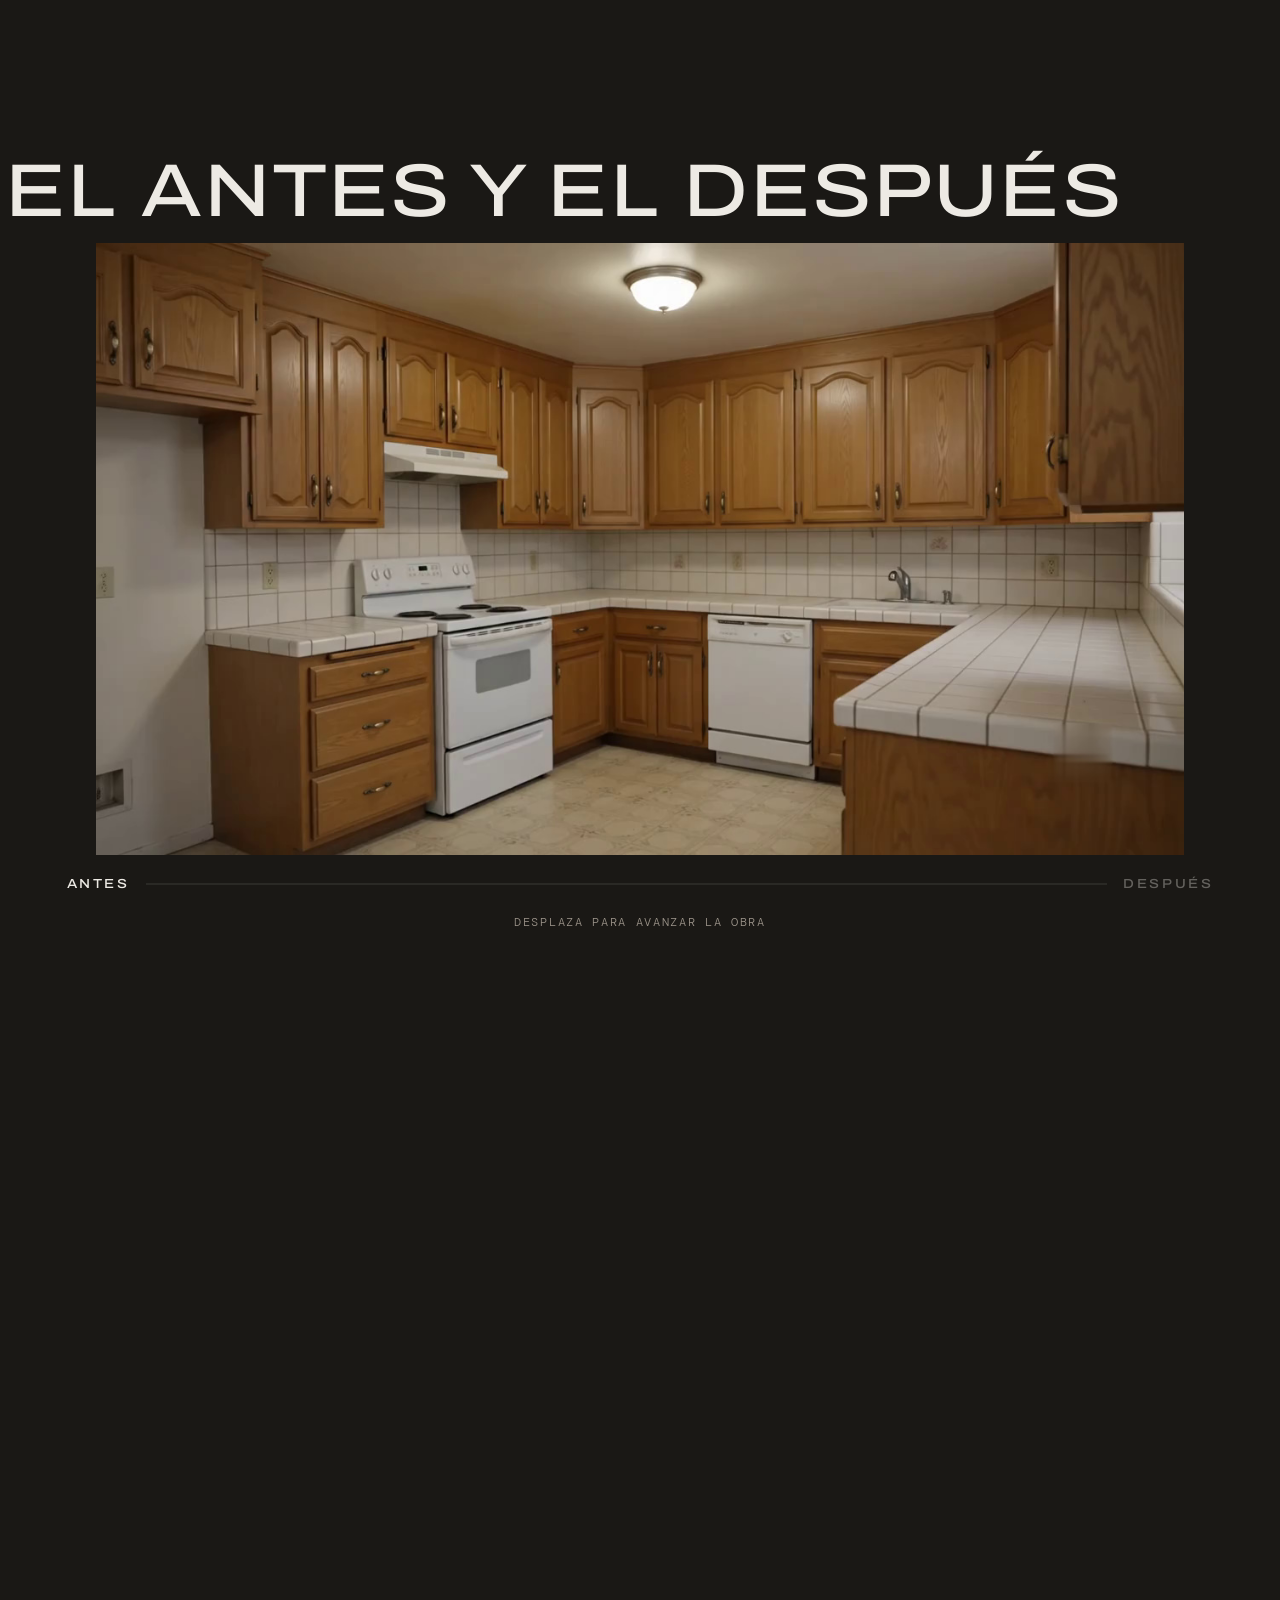
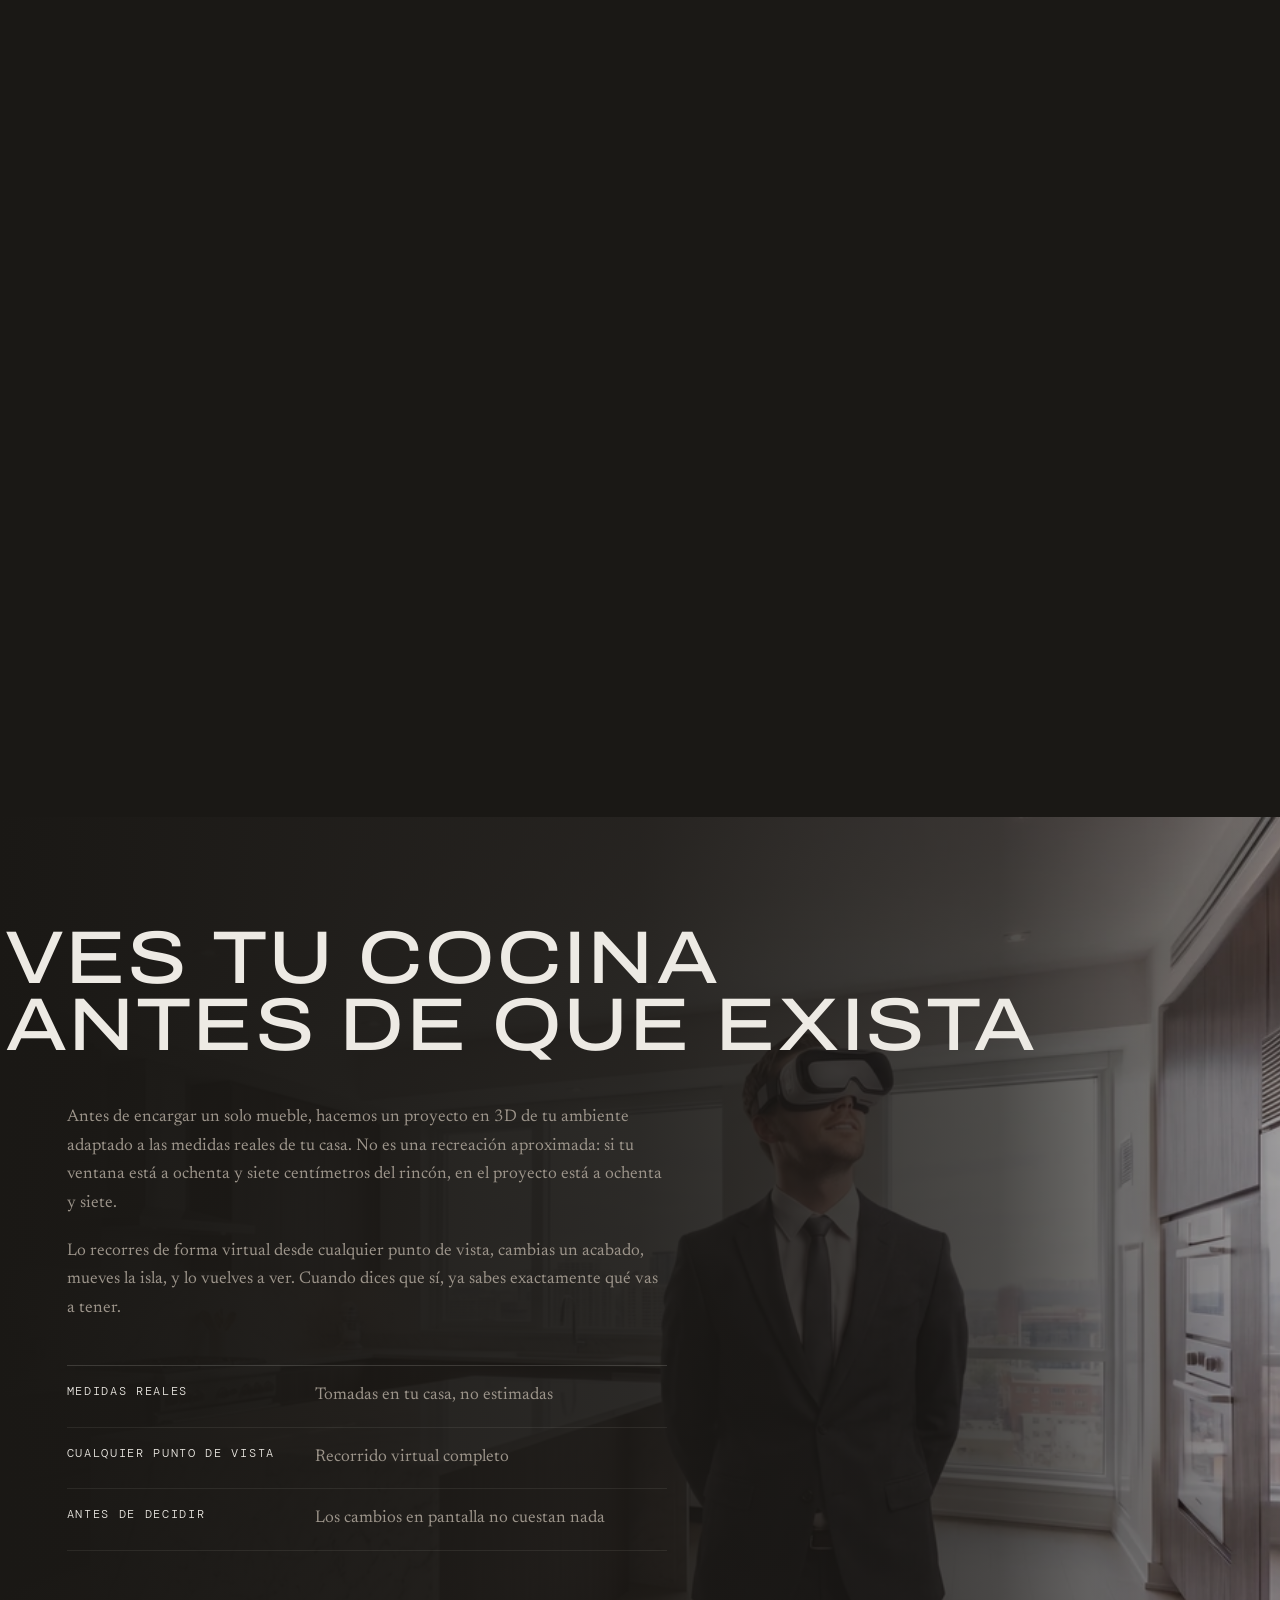
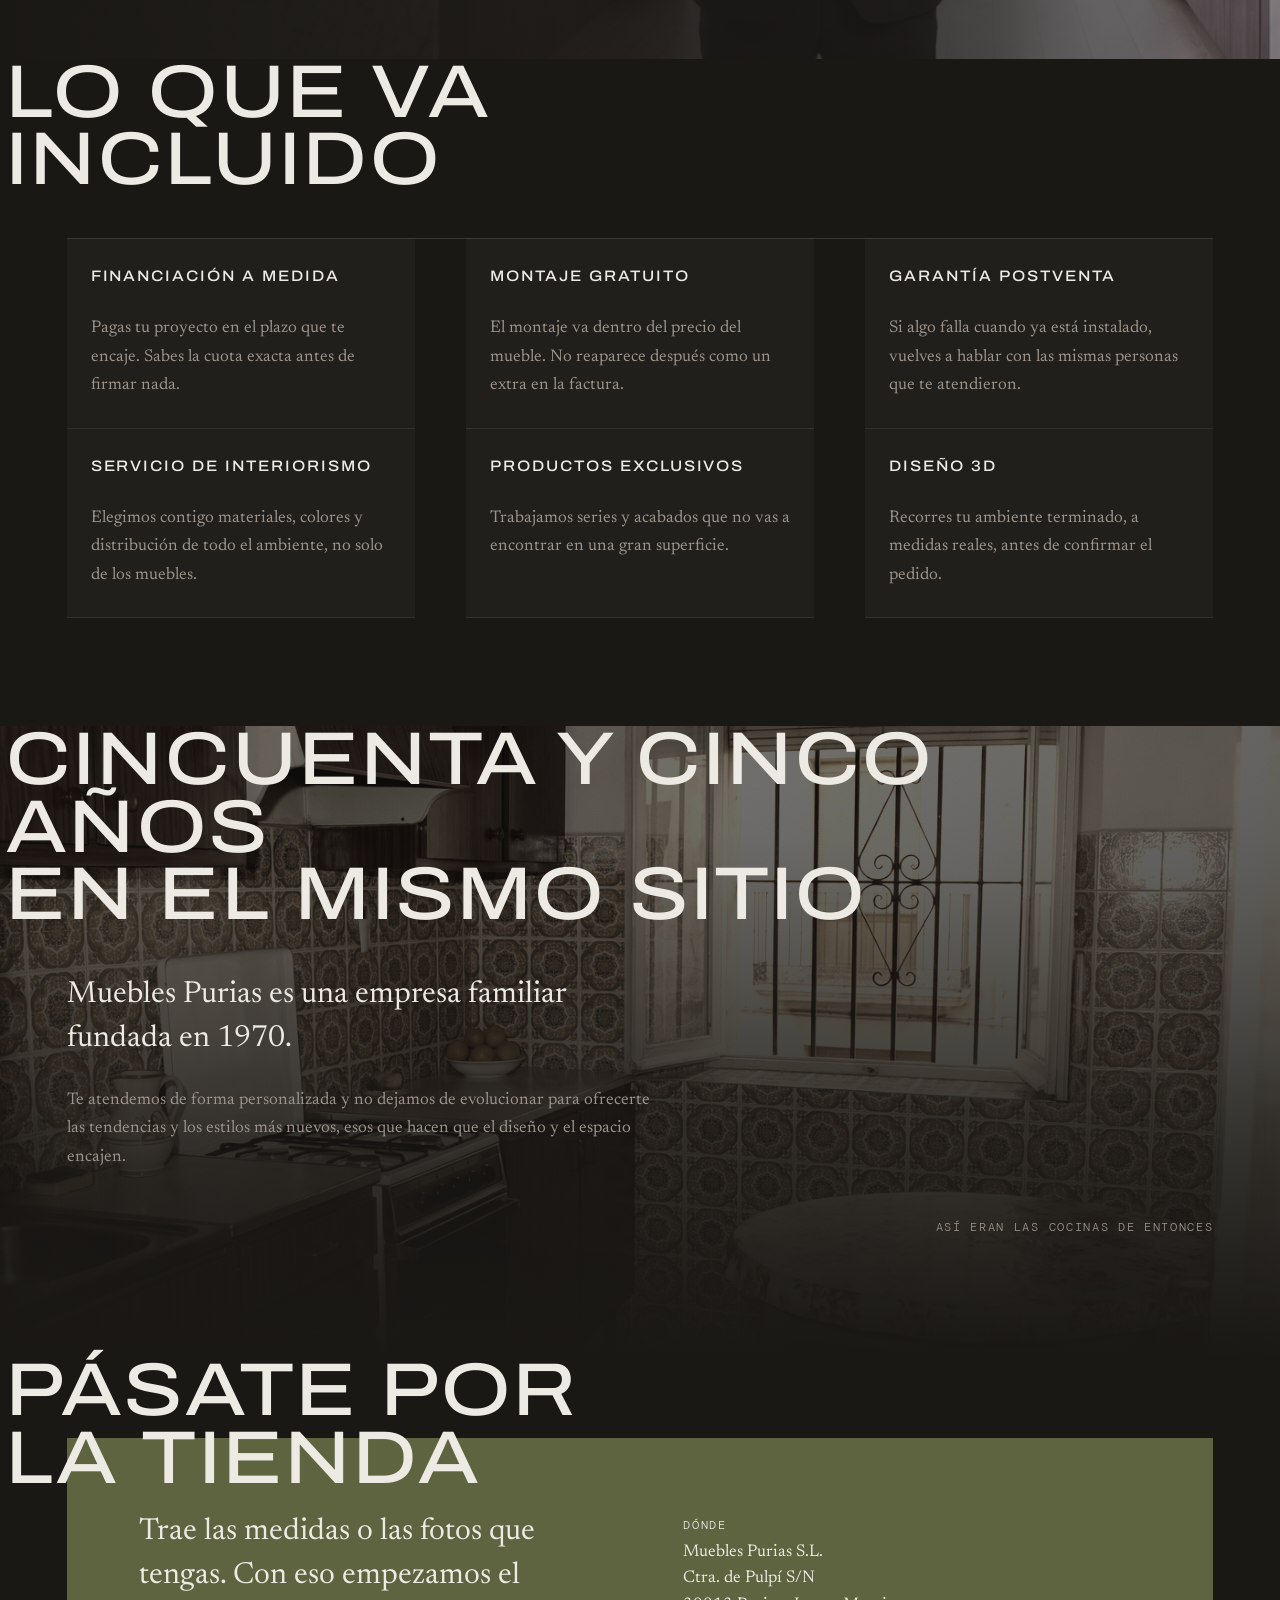
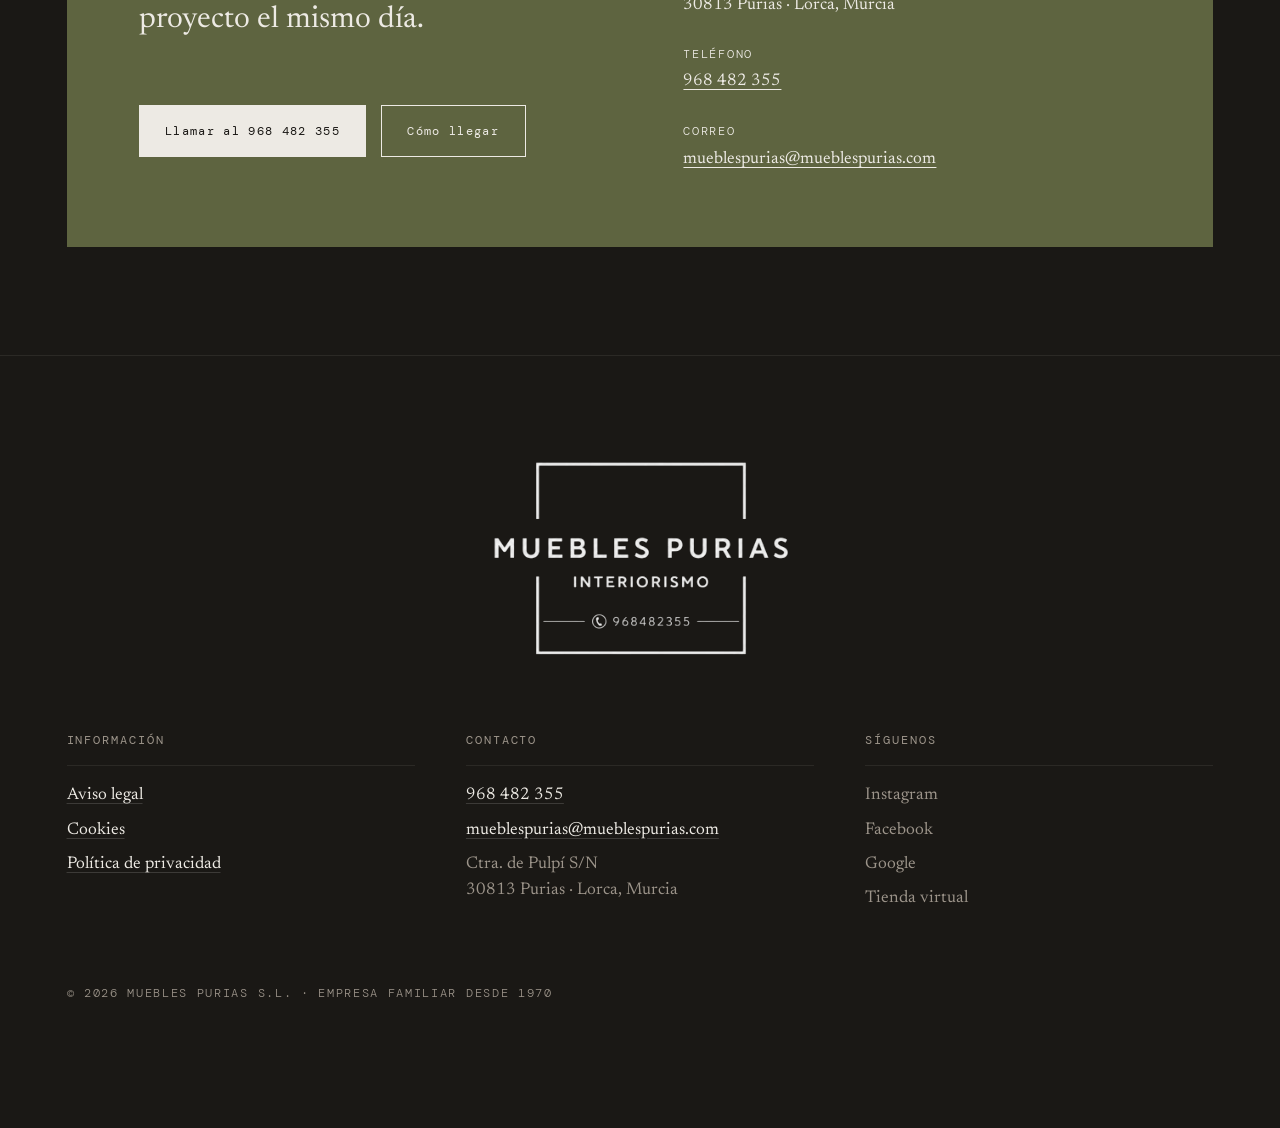
==== commit bf5f95a7: "Integrar las fotos reales en Espacios y añadir GSAP autoalojado Componente nuevo entre Trabajos real" ====
--- a/index.html
+++ b/index.html
@@ -56,6 +56,7 @@
   </a>
   <nav class="cabecera__nav" aria-label="Principal">
     <a href="#trabajos">Trabajos</a>
+    <a href="#espacios">Espacios</a>
     <a href="#reforma">Antes y después</a>
     <a href="#proyecto">Proyecto 3D</a>
     <a href="#servicios">Servicios</a>
@@ -167,6 +168,213 @@
           <span class="dato">malla de bronce · luz en cada balda</span>
         </figcaption>
       </figure>
+
+    </div>
+  </section>
+
+
+  <!-- ─── EXPLORA POR ESPACIO ──────────────────────────────────────
+       Base sin JavaScript: cuatro categorías apiladas, cada una ya
+       abierta con su propio carrusel (scroll-snap nativo, sin JS). Si
+       carga JavaScript —y GSAP, y no hay prefers-reduced-motion—,
+       js/espacios.js reestructura esto en pestañas con activación por
+       scroll y una transición de elemento compartido entre la tarjeta
+       y el visor. Si algo de eso falla, esta base se queda tal cual:
+       sigue siendo una galería completa y usable.
+       AVISO: la cocina de roble y el vestidor son las mismas fotos que
+       «Trabajos realizados»; el resto son generadas por IA (firma C2PA
+       de Google) — ninguna es un trabajo real de Purias. Ver README.
+       role="group" en vez de <ul>/<li>: js/espacios.js reubica la
+       primera foto de cada categoría dentro de un <a> al mejorar la
+       página, y un <li> fuera de <ul>/<ol> no es HTML válido. -->
+  <section class="seccion espacios" id="espacios" aria-labelledby="t-espacios">
+    <h2 class="titulo" id="t-espacios">Explora por <br>espacio</h2>
+
+    <div class="espacios__lista" id="espacios-lista">
+
+      <article class="espacios__categoria" data-categoria="cocinas" id="espacios-panel-cocinas">
+        <h3 class="espacios__nombre">Cocinas</h3>
+        <div class="carrusel">
+          <div class="carrusel__pista" role="group" aria-label="Fotos de cocinas">
+
+            <div class="carrusel__foto espacios__miniatura">
+              <div class="carrusel__marco">
+                <picture>
+                  <source type="image/webp" srcset="Recursos/optimizado/cocina-roble-ancha-1100.webp">
+                  <img src="Recursos/optimizado/cocina-roble-ancha-2200.jpg" width="1100" height="500" loading="lazy" decoding="async"
+                       alt="Cocina contemporánea con frentes de roble claro y armarios altos de lama vertical negra, isla con lámpara lineal escultórica de perfil cobrizo y encimera de roble macizo.">
+                </picture>
+              </div>
+              <p class="carrusel__pie dato">roble y lama negra · luz escultórica</p>
+            </div>
+
+            <div class="carrusel__foto">
+              <div class="carrusel__marco">
+                <picture>
+                  <source type="image/webp" srcset="Recursos/optimizado/espacio-cocina-blanca-700.webp 700w, Recursos/optimizado/espacio-cocina-blanca-1050.webp 1050w" sizes="(max-width: 640px) 90vw, 32rem">
+                  <img src="Recursos/optimizado/espacio-cocina-blanca-1050.jpg" width="1050" height="700" loading="lazy" decoding="async"
+                       alt="Cocina blanca con isla de mármol veteado en tonos dorados a modo de cascada, azulejo biselado en la pared, suelo de roble y lámparas de latón colgantes.">
+                </picture>
+              </div>
+              <p class="carrusel__pie dato">blanco y mármol veteado · latón</p>
+            </div>
+
+            <div class="carrusel__foto">
+              <div class="carrusel__marco">
+                <picture>
+                  <source type="image/webp" srcset="Recursos/optimizado/espacio-cocina-negra-700.webp 700w, Recursos/optimizado/espacio-cocina-negra-1050.webp 1050w" sizes="(max-width: 640px) 90vw, 32rem">
+                  <img src="Recursos/optimizado/espacio-cocina-negra-1050.jpg" width="1050" height="700" loading="lazy" decoding="async"
+                       alt="Cocina en tonos negros con isla de mármol oscuro a modo de cascada, armarios superiores de cristal estriado, suelo de madera oscura y vistas a una ciudad al fondo.">
+                </picture>
+              </div>
+              <p class="carrusel__pie dato">negro y mármol oscuro · cristal estriado</p>
+            </div>
+
+          </div>
+          <div class="carrusel__controles">
+            <button class="carrusel__control carrusel__control--prev" type="button" aria-label="Foto anterior de cocinas">‹</button>
+            <button class="carrusel__control carrusel__control--next" type="button" aria-label="Foto siguiente de cocinas">›</button>
+          </div>
+        </div>
+      </article>
+
+      <article class="espacios__categoria" data-categoria="salon" id="espacios-panel-salon">
+        <h3 class="espacios__nombre">Salón</h3>
+        <div class="carrusel">
+          <div class="carrusel__pista" role="group" aria-label="Fotos de salón">
+
+            <div class="carrusel__foto espacios__miniatura">
+              <div class="carrusel__marco">
+                <picture>
+                  <source type="image/webp" srcset="Recursos/optimizado/espacio-salon-1-700.webp 700w, Recursos/optimizado/espacio-salon-1-1050.webp 1050w" sizes="(max-width: 640px) 90vw, 32rem">
+                  <img src="Recursos/optimizado/espacio-salon-1-1050.jpg" width="1050" height="700" loading="lazy" decoding="async"
+                       alt="Salón con panel de nogal que integra televisor, armarios y estanterías iluminadas, suelo de parqué en espiga y sofá tapizado en primer plano.">
+                </picture>
+              </div>
+              <p class="carrusel__pie dato">nogal integral · parqué en espiga</p>
+            </div>
+
+            <div class="carrusel__foto">
+              <div class="carrusel__marco">
+                <picture>
+                  <source type="image/webp" srcset="Recursos/optimizado/espacio-salon-2-700.webp 700w, Recursos/optimizado/espacio-salon-2-1050.webp 1050w" sizes="(max-width: 640px) 90vw, 32rem">
+                  <img src="Recursos/optimizado/espacio-salon-2-1050.jpg" width="1050" height="700" loading="lazy" decoding="async"
+                       alt="Salón en tonos oscuros con sofá curvo de terciopelo azul marino, dos butacas de piel marrón, mesas de centro redondas en mármol negro y latón, y ventanales con vistas a los rascacielos de la ciudad.">
+                </picture>
+              </div>
+              <p class="carrusel__pie dato">terciopelo azul marino · vistas a la ciudad</p>
+            </div>
+
+            <div class="carrusel__foto">
+              <div class="carrusel__marco">
+                <picture>
+                  <source type="image/webp" srcset="Recursos/optimizado/espacio-salon-3-700.webp 700w, Recursos/optimizado/espacio-salon-3-1050.webp 1050w" sizes="(max-width: 640px) 90vw, 32rem">
+                  <img src="Recursos/optimizado/espacio-salon-3-1050.jpg" width="1050" height="700" loading="lazy" decoding="async"
+                       alt="Salón luminoso con sofá curvo color crudo, butacas de piel cognac, mesa de centro de travertino y ventanales de suelo a techo con vistas a un bosque de pinos al atardecer.">
+                </picture>
+              </div>
+              <p class="carrusel__pie dato">travertino y piel cognac · vistas al bosque</p>
+            </div>
+
+          </div>
+          <div class="carrusel__controles">
+            <button class="carrusel__control carrusel__control--prev" type="button" aria-label="Foto anterior de salón">‹</button>
+            <button class="carrusel__control carrusel__control--next" type="button" aria-label="Foto siguiente de salón">›</button>
+          </div>
+        </div>
+      </article>
+
+      <article class="espacios__categoria" data-categoria="dormitorio" id="espacios-panel-dormitorio">
+        <h3 class="espacios__nombre">Dormitorio</h3>
+        <div class="carrusel">
+          <div class="carrusel__pista" role="group" aria-label="Fotos de dormitorio">
+
+            <div class="carrusel__foto espacios__miniatura">
+              <div class="carrusel__marco">
+                <picture>
+                  <source type="image/webp" srcset="Recursos/optimizado/espacio-dormitorio-1-700.webp 700w, Recursos/optimizado/espacio-dormitorio-1-1050.webp 1050w" sizes="(max-width: 640px) 90vw, 32rem">
+                  <img src="Recursos/optimizado/espacio-dormitorio-1-1050.jpg" width="1050" height="700" loading="lazy" decoding="async"
+                       alt="Dormitorio principal con cabecero de fibra tejida a dos aguas, cama de plataforma en madera, chimenea de gas empotrada y balcón acristalado con vistas a la ciudad al anochecer.">
+                </picture>
+              </div>
+              <p class="carrusel__pie dato">cabecero de fibra tejida · chimenea de gas</p>
+            </div>
+
+            <div class="carrusel__foto">
+              <div class="carrusel__marco">
+                <picture>
+                  <source type="image/webp" srcset="Recursos/optimizado/trabajo3_vestidor-1000.webp">
+                  <img src="Recursos/optimizado/trabajo3_vestidor-1408.jpg" width="1000" height="545" loading="lazy" decoding="async"
+                       alt="Vestidor con armarios de puertas de malla metálica en bronce, tiras de luz cálida en cada balda, isla central con encimera de mármol, banco de piel y suelo de madera oscura.">
+                </picture>
+              </div>
+              <p class="carrusel__pie dato">malla de bronce · luz en cada balda</p>
+            </div>
+
+            <div class="carrusel__foto">
+              <div class="carrusel__marco">
+                <picture>
+                  <source type="image/webp" srcset="Recursos/optimizado/espacio-dormitorio-3-700.webp 700w, Recursos/optimizado/espacio-dormitorio-3-1050.webp 1050w" sizes="(max-width: 640px) 90vw, 32rem">
+                  <img src="Recursos/optimizado/espacio-dormitorio-3-1050.jpg" width="1050" height="700" loading="lazy" decoding="async"
+                       alt="Dormitorio infantil con litera de madera clara, cajoneras en rosa y verde salvia, estantería con juguetes y una alfombra redonda de rayas.">
+                </picture>
+              </div>
+              <p class="carrusel__pie dato">litera infantil · tonos pastel</p>
+            </div>
+
+            <div class="carrusel__foto">
+              <div class="carrusel__marco">
+                <picture>
+                  <source type="image/webp" srcset="Recursos/optimizado/espacio-dormitorio-4-700.webp 700w, Recursos/optimizado/espacio-dormitorio-4-1050.webp 1050w" sizes="(max-width: 640px) 90vw, 32rem">
+                  <img src="Recursos/optimizado/espacio-dormitorio-4-1050.jpg" width="1050" height="700" loading="lazy" decoding="async"
+                       alt="Dormitorio con un mural en acuarela de fondo, cama de nogal, sillón de piel reclinable y una pared de cristal que da a un jardín japonés de musgo y rocas.">
+                </picture>
+              </div>
+              <p class="carrusel__pie dato">mural en acuarela · jardín japonés</p>
+            </div>
+
+          </div>
+          <div class="carrusel__controles">
+            <button class="carrusel__control carrusel__control--prev" type="button" aria-label="Foto anterior de dormitorio">‹</button>
+            <button class="carrusel__control carrusel__control--next" type="button" aria-label="Foto siguiente de dormitorio">›</button>
+          </div>
+        </div>
+      </article>
+
+      <article class="espacios__categoria" data-categoria="bano" id="espacios-panel-bano">
+        <h3 class="espacios__nombre">Baño</h3>
+        <div class="carrusel">
+          <div class="carrusel__pista" role="group" aria-label="Fotos de baño">
+
+            <div class="carrusel__foto espacios__miniatura">
+              <div class="carrusel__marco">
+                <picture>
+                  <source type="image/webp" srcset="Recursos/optimizado/espacio-bano-1-700.webp 700w, Recursos/optimizado/espacio-bano-1-1050.webp 1050w" sizes="(max-width: 640px) 90vw, 32rem">
+                  <img src="Recursos/optimizado/espacio-bano-1-1050.jpg" width="1050" height="700" loading="lazy" decoding="async"
+                       alt="Baño de mármol gris con doble lavabo de sobre encimera sobre mueble de nogal, chimenea de gas empotrada, ducha acristalada y bañera exenta.">
+                </picture>
+              </div>
+              <p class="carrusel__pie dato">mármol gris · chimenea de gas</p>
+            </div>
+
+            <div class="carrusel__foto">
+              <div class="carrusel__marco">
+                <picture>
+                  <source type="image/webp" srcset="Recursos/optimizado/espacio-bano-2-700.webp 700w, Recursos/optimizado/espacio-bano-2-1050.webp 1050w" sizes="(max-width: 640px) 90vw, 32rem">
+                  <img src="Recursos/optimizado/espacio-bano-2-1050.jpg" width="1050" height="700" loading="lazy" decoding="async"
+                       alt="Baño con mueble de lavabo azul marino, espejo redondo retroiluminado, grifería negra y ducha con paredes de mosaico gris tras una mampara de cristal.">
+                </picture>
+              </div>
+              <p class="carrusel__pie dato">azul marino · mosaico gris</p>
+            </div>
+
+          </div>
+          <div class="carrusel__controles">
+            <button class="carrusel__control carrusel__control--prev" type="button" aria-label="Foto anterior de baño">‹</button>
+            <button class="carrusel__control carrusel__control--next" type="button" aria-label="Foto siguiente de baño">›</button>
+          </div>
+        </div>
+      </article>
 
     </div>
   </section>
@@ -406,6 +614,16 @@
 }
 </script>
 
+<!-- GSAP autoalojado (gsap.com, licencia estándar, sin coste): «Espacios»
+     es la única sección que lo necesita, para el pin por scroll y la
+     transición de elemento compartido entre tarjeta y visor. Nada más
+     en la web depende de esto — si fallara la carga, espacios.js se
+     queda en su base sin pestañas, el resto de la página no se entera. -->
+<script src="js/vendor/gsap.min.js" defer></script>
+<script src="js/vendor/ScrollTrigger.min.js" defer></script>
+<script src="js/vendor/Flip.min.js" defer></script>
+<script src="js/vendor/CustomEase.min.js" defer></script>
+<script src="js/espacios.js" defer></script>
 <script src="js/main.js" defer></script>
 </body>
 </html>
--- a/css/estilo.css
+++ b/css/estilo.css
@@ -674,6 +674,230 @@
     font-size: 0.95rem;
     letter-spacing: 0.16em;
     text-transform: uppercase;
+  }
+
+
+  /* ─── ESPACIOS · explora por categoría ────────────────────────────
+     Base: cuatro categorías apiladas, cada una con un carrusel nativo
+     (scroll-snap, cero JS). js/espacios.js añade la clase
+     .espacios--mejorado y reestructura esto en pestañas con
+     activación por scroll cuando GSAP carga y no hay
+     prefers-reduced-motion — el resto de estas reglas cubre esa
+     versión mejorada; sin ellas, lo de arriba ya es una galería
+     completa por sí sola. */
+
+  .espacios__lista {
+    display: flex;
+    flex-direction: column;
+    gap: clamp(3rem, 7vh, 5rem);
+  }
+
+  .espacios__nombre {
+    font-family: var(--display);
+    font-variation-settings: 'wdth' 112, 'wght' 500;
+    font-size: clamp(1.1rem, 0.95rem + 0.6vw, 1.4rem);
+    letter-spacing: 0.08em;
+    text-transform: uppercase;
+    margin-bottom: 1.1rem;
+  }
+
+  /* — El carrusel: funciona igual con o sin JS. El scroll horizontal
+       nativo cubre el «swipe táctil o scroll horizontal» del encargo;
+       las flechas son solo un atajo encima de eso. — */
+  .carrusel { position: relative; }
+
+  .carrusel__pista {
+    display: flex;
+    gap: clamp(0.75rem, 2vw, 1.25rem);
+    overflow-x: auto;
+    scroll-snap-type: x mandatory;
+    padding-bottom: 0.25rem;
+    scrollbar-width: thin;
+    scrollbar-color: var(--filete) transparent;
+  }
+
+  /* .carrusel__foto es la unidad que Flip mueve entera entre el visor y
+     la tarjeta (ver js/espacios.js): la foto y su pie viven dentro del
+     mismo elemento a propósito, para que viajen juntos sin que la
+     lógica de reordenar el DOM tenga que tocar dos nodos distintos. */
+  .carrusel__foto {
+    flex: 0 0 auto;
+    width: clamp(15rem, 45vw, 22rem);
+    scroll-snap-align: start;
+  }
+  /* 3:2 en vez de un 4:3 a la fuerza: las fotos reales llegan en ~1,8:1
+     —muy panorámicas—, y 3:2 pide un recorte de solo el 17% del ancho
+     en el propio pipeline (ver optimizar.js), frente al 44% que habría
+     hecho falta para forzarlas a 4:3. El recorte es del archivo, no del
+     navegador: mismo criterio que la cocina de roble de «Trabajos». */
+  .carrusel__marco {
+    aspect-ratio: 3 / 2;
+    overflow: hidden;
+    background: var(--nogal);
+  }
+  .carrusel__marco img {
+    width: 100%;
+    height: 100%;
+    object-fit: cover;
+  }
+
+  .carrusel__pie {
+    margin-top: 0.6rem;
+    color: var(--hormigon);
+  }
+
+  .carrusel__controles {
+    display: flex;
+    justify-content: flex-end;
+    gap: 0.6rem;
+    margin-top: 0.85rem;
+  }
+
+  .carrusel__control {
+    width: 2.75rem;
+    height: 2.75rem;
+    border: 1px solid var(--filete);
+    background: transparent;
+    color: var(--veta);
+    font-size: 1.1rem;
+    line-height: 1;
+    cursor: pointer;
+    transition: transform 0.16s var(--curva), background-color 0.25s var(--curva), border-color 0.25s var(--curva);
+  }
+  @media (hover: hover) and (pointer: fine) {
+    .carrusel__control:hover {
+      background: color-mix(in oklab, var(--veta) 8%, transparent);
+      border-color: var(--veta);
+    }
+  }
+  .carrusel__control:active { transform: scale(0.94); }
+
+  /* — Mejorado con GSAP: pestañas + pin por scroll + Flip —
+       Sin esta clase (JS no cargó, o prefers-reduced-motion), nada de
+       lo de aquí abajo se aplica: la base de arriba sigue mandando. */
+
+  .espacios--mejorado .espacios__pista { height: 400vh; }
+
+  .espacios__fijo { padding: clamp(1.5rem, 4vh, 3rem) 0; }
+
+  .espacios__cabecera {
+    display: grid;
+    grid-template-columns: repeat(4, 1fr);
+    gap: clamp(0.85rem, 2vw, 1.5rem);
+    margin-bottom: clamp(1.25rem, 3vh, 2rem);
+  }
+
+  .espacios__tarjeta {
+    position: relative;
+    display: flex;
+    flex-direction: column;
+    gap: 0.85rem;
+    padding: 1.1rem;
+    border: 1px solid var(--filete-tenue);
+    border-top-color: color-mix(in oklab, var(--veta) 22%, transparent);
+    text-decoration: none;
+    color: var(--veta);
+    background: linear-gradient(165deg,
+      color-mix(in oklab, var(--veta) 6%, transparent),
+      color-mix(in oklab, var(--veta) 1.5%, transparent));
+    backdrop-filter: blur(16px) saturate(140%);
+    -webkit-backdrop-filter: blur(16px) saturate(140%);
+    transition: border-color 0.3s var(--curva), background-color 0.3s var(--curva);
+  }
+  @media (hover: hover) and (pointer: fine) {
+    .espacios__tarjeta:not(.espacios__tarjeta--activa):hover { border-color: var(--filete); }
+  }
+  .espacios__tarjeta--activa {
+    border-color: var(--oliva-luz);
+    background: color-mix(in oklab, var(--oliva) 14%, transparent);
+  }
+
+  /* Marco de 4:3 para cuando la miniatura no está aquí —vive en el
+     visor mientras esta categoría está activa—, para que la tarjeta no
+     cambie de tamaño al ir y venir: las cuatro miden lo mismo tanto si
+     enseñan una foto como si están vacías. */
+  .espacios__tarjeta-marco {
+    aspect-ratio: 4 / 3;
+    background: var(--nogal);
+    border: 1px solid var(--filete-tenue);
+    overflow: hidden;
+  }
+  /* En la tarjeta activa el hueco está vacío a propósito —su foto vive
+     abajo, en el visor—: un trazo distinto (más claro, sin fondo) deja
+     ver que es el estado activo, no una foto que falta por cargar. */
+  .espacios__tarjeta--activa .espacios__tarjeta-marco {
+    background: transparent;
+    border-color: color-mix(in oklab, var(--oliva-luz) 35%, transparent);
+  }
+  .espacios__tarjeta .carrusel__foto {
+    width: 100%;
+    height: 100%;
+    scroll-snap-align: unset;
+  }
+  .espacios__tarjeta .carrusel__marco {
+    width: 100%;
+    height: 100%;
+    aspect-ratio: auto;
+  }
+  .espacios__tarjeta .carrusel__pie { display: none; }
+
+  .espacios__tarjeta-nombre {
+    font-family: var(--tecnica);
+    font-size: var(--t-dato);
+    letter-spacing: 0.12em;
+    text-transform: uppercase;
+  }
+
+  .espacios__progreso {
+    display: flex;
+    gap: 0.5rem;
+    margin-bottom: clamp(1.5rem, 4vh, 2.5rem);
+  }
+  .espacios__paso {
+    flex: 1;
+    height: 2px;
+    background: var(--filete-tenue);
+    position: relative;
+    overflow: hidden;
+  }
+  .espacios__paso::after {
+    content: '';
+    position: absolute;
+    inset: 0;
+    background: var(--veta);
+    transform: scaleX(0);
+    transform-origin: left center;
+    transition: transform 0.5s var(--curva);
+  }
+  .espacios__paso--activo::after { transform: scaleX(1); }
+  .espacios__paso--hecho::after { transform: scaleX(1); opacity: 0.4; }
+
+  /* Solo una categoría a la vez ocupa el visor; el resto vuelve a la
+     tarjeta. La ampliación es literal: las fotos crecen frente a la
+     versión apilada de arriba. */
+  .espacios--mejorado .espacios__categoria {
+    background: color-mix(in oklab, var(--veta) 3%, transparent);
+    border: 1px solid var(--filete-tenue);
+    padding: clamp(1.25rem, 3.5vw, 2.25rem);
+  }
+  .espacios--mejorado .espacios__categoria .carrusel__foto {
+    width: clamp(19rem, 58vw, 32rem);
+  }
+
+  .espacios__pista-texto { margin-top: 1.5rem; text-align: center; }
+
+  @media (max-width: 640px) {
+    .espacios__cabecera {
+      display: flex;
+      overflow-x: auto;
+      scroll-snap-type: x mandatory;
+      gap: 0.85rem;
+    }
+    .espacios__tarjeta {
+      flex: 0 0 auto;
+      width: 62vw;
+      scroll-snap-align: start;
+    }
   }
 
 
@@ -1153,5 +1377,26 @@
     .reforma__pista { height: auto; }
     .reforma__fijo { position: static; height: auto; min-height: 0; }
     .reforma__visor { aspect-ratio: 16 / 9; flex: none; }
+
+    /* js/espacios.js ya comprueba prefers-reduced-motion antes de añadir
+       .espacios--mejorado, así que en condiciones normales esta clase
+       nunca llega a aplicarse aquí. Se cubre igualmente por si el
+       sistema cambia la preferencia después de que GSAP ya haya
+       montado la versión con pestañas: sin esto, el pin por scroll
+       (ScrollTrigger) seguiría empujando 400vh de alto de golpe. */
+    .espacios__pista { height: auto !important; }
+    .espacios__fijo { position: static !important; }
+  }
+
+  /* Las tarjetas de «Espacios» son la única superficie de cristal de
+     la web: con esta preferencia se vuelven casi sólidas y pierden el
+     desenfoque, en vez de quedar traslúcidas sobre un fondo que ya no
+     se distingue bien. */
+  @media (prefers-reduced-transparency: reduce) {
+    .espacios__tarjeta {
+      background: var(--nogal);
+      backdrop-filter: none;
+      -webkit-backdrop-filter: none;
+    }
   }
 }
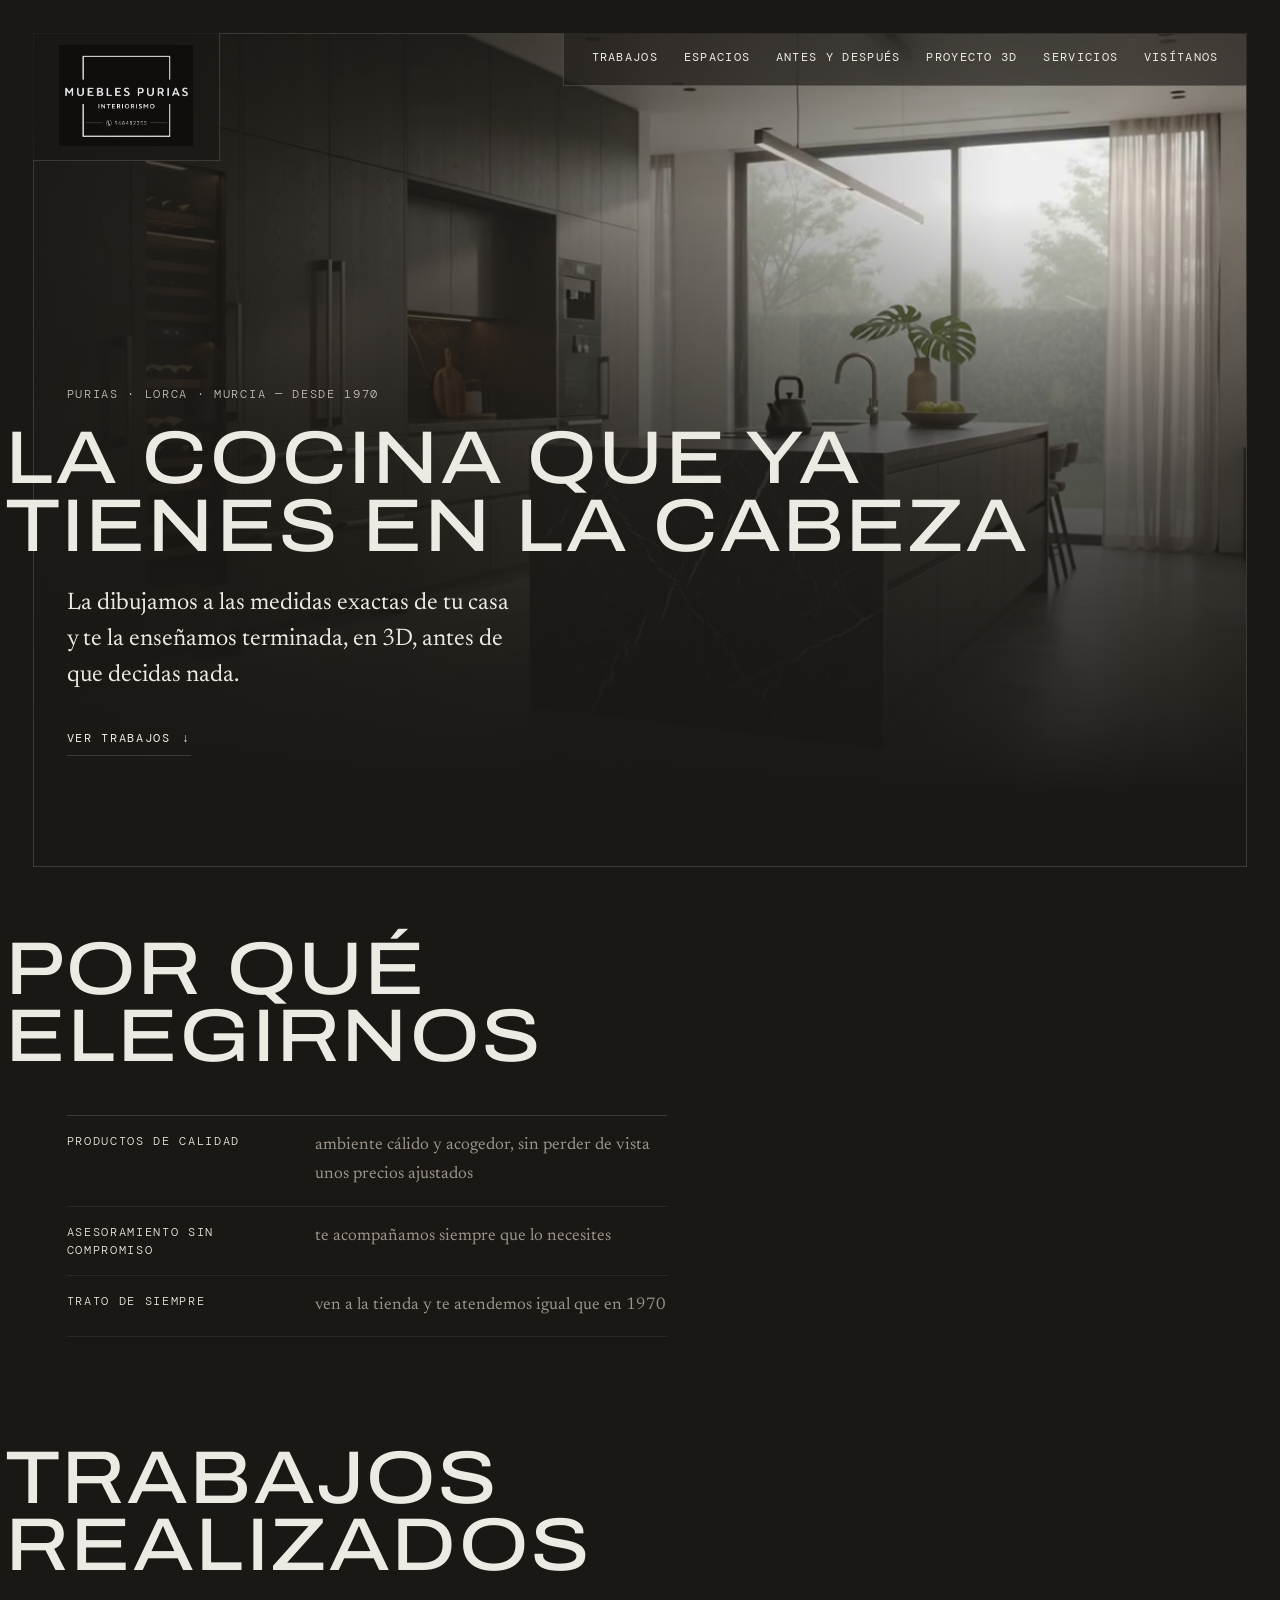
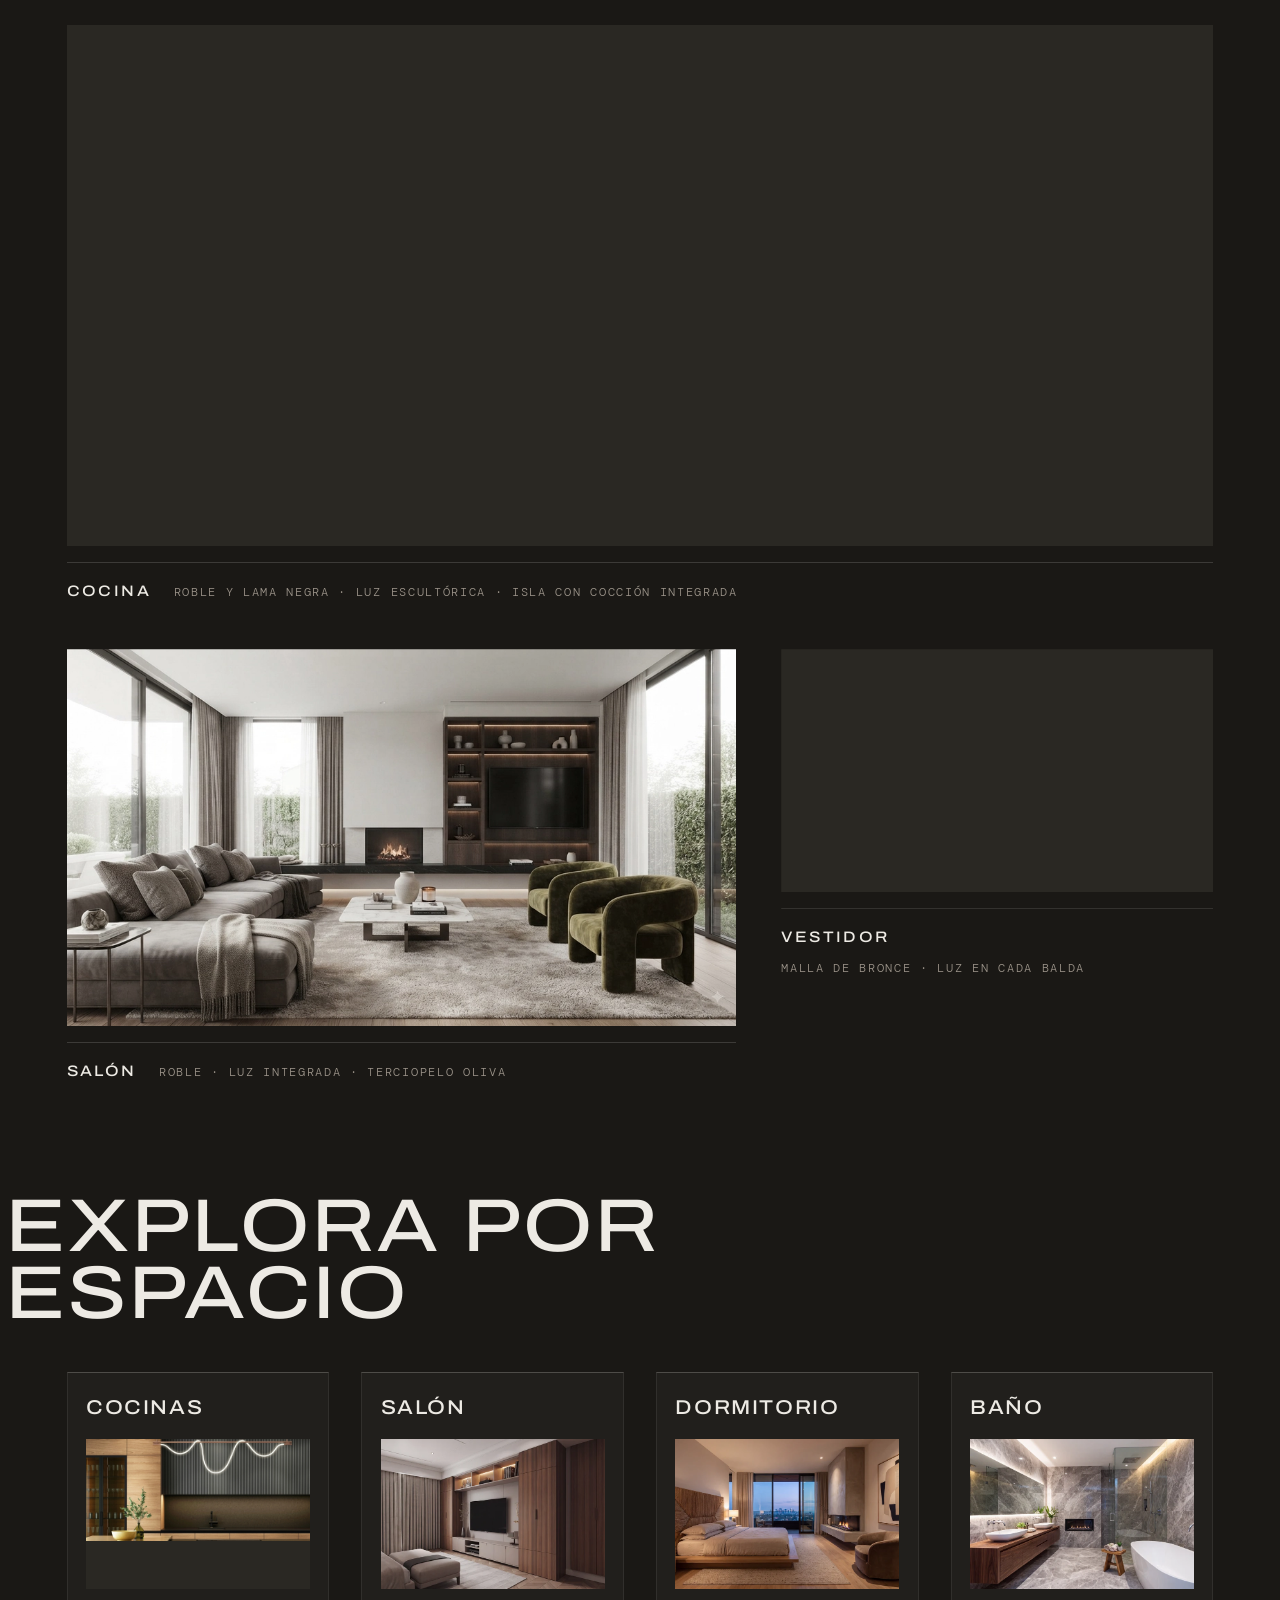
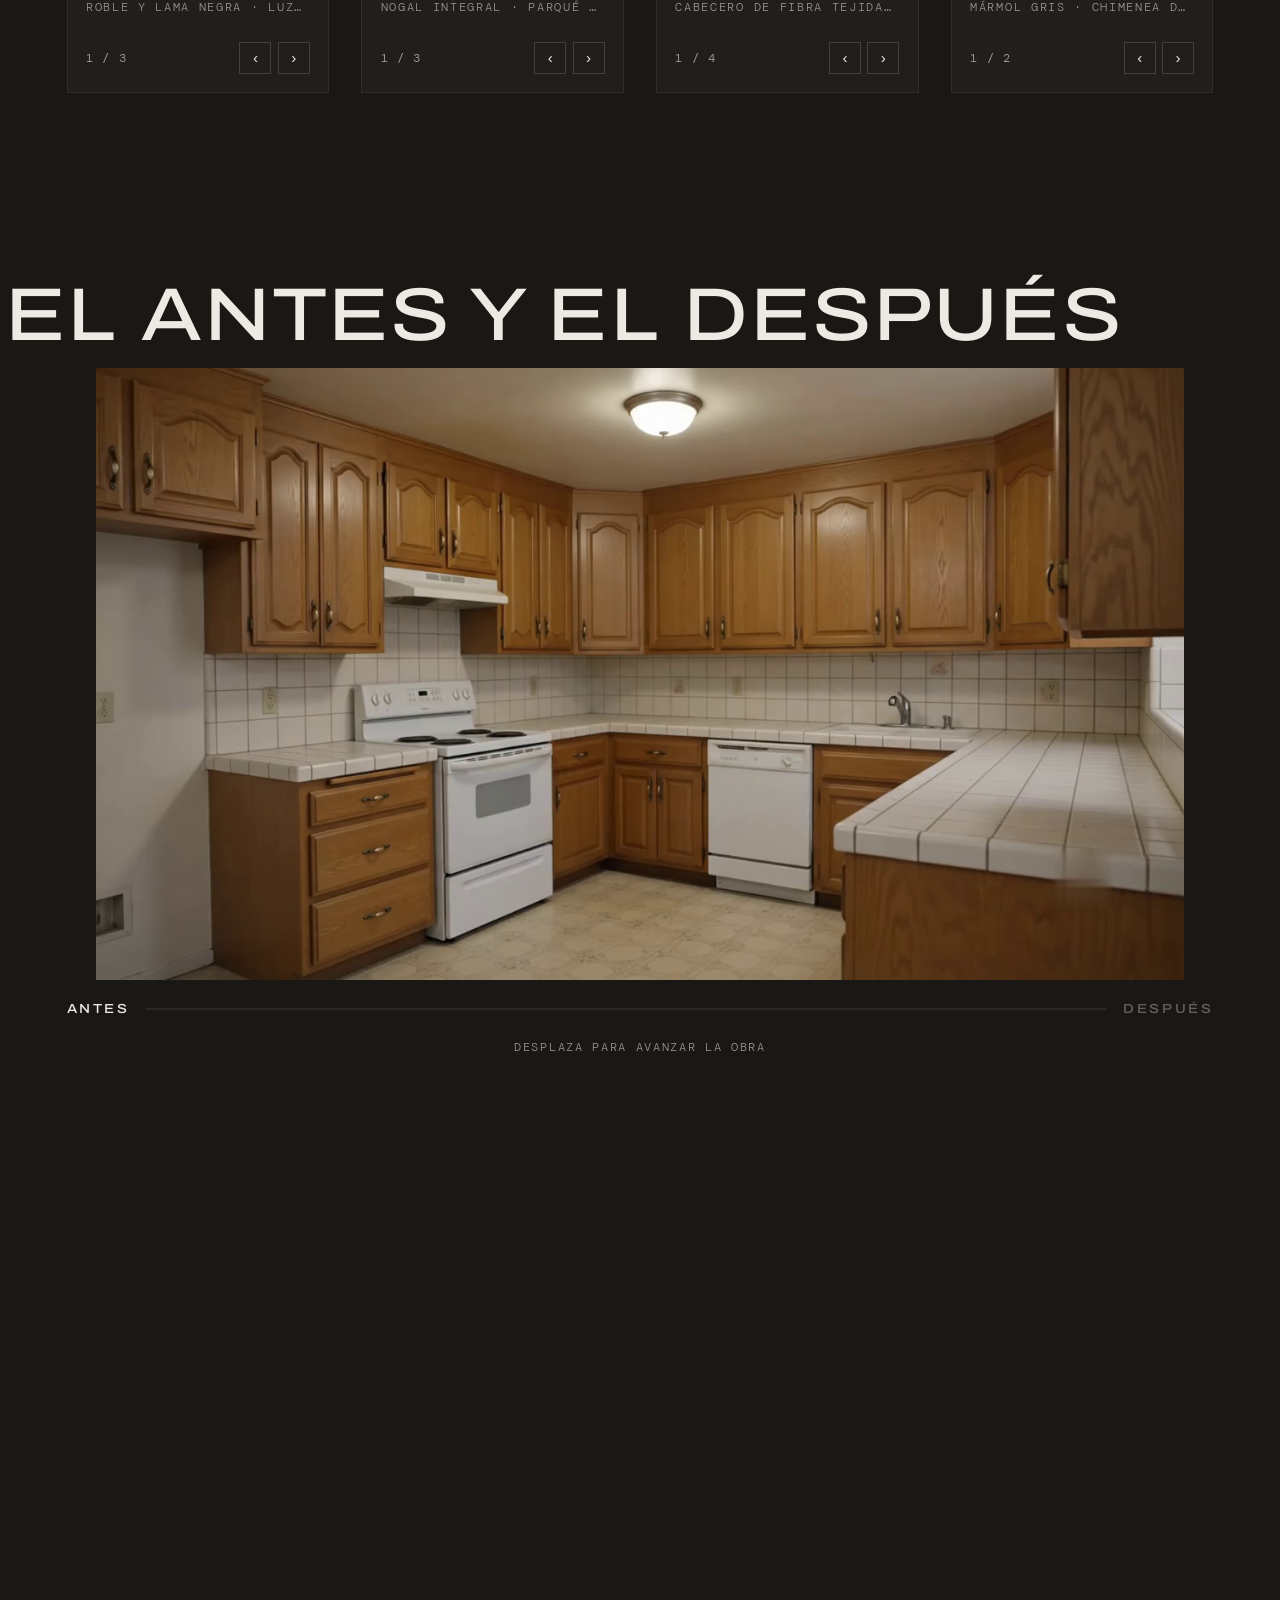
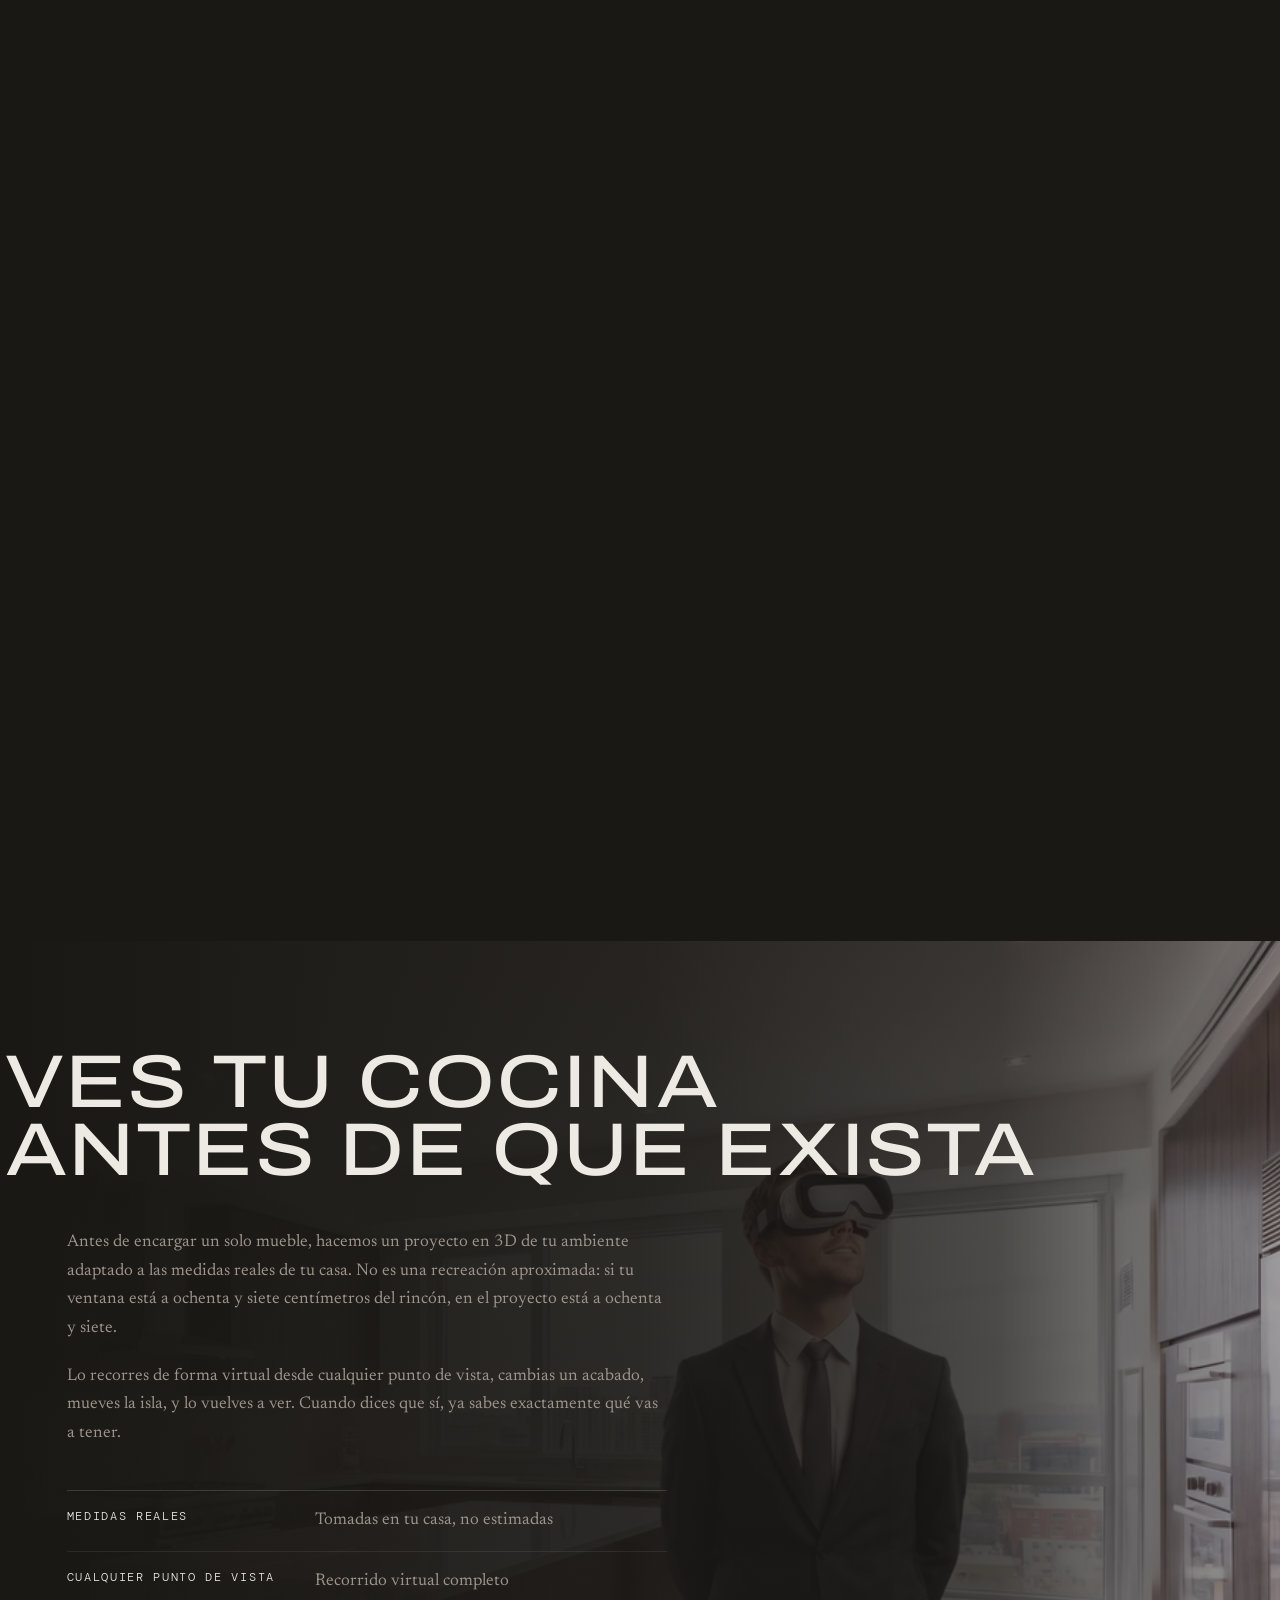
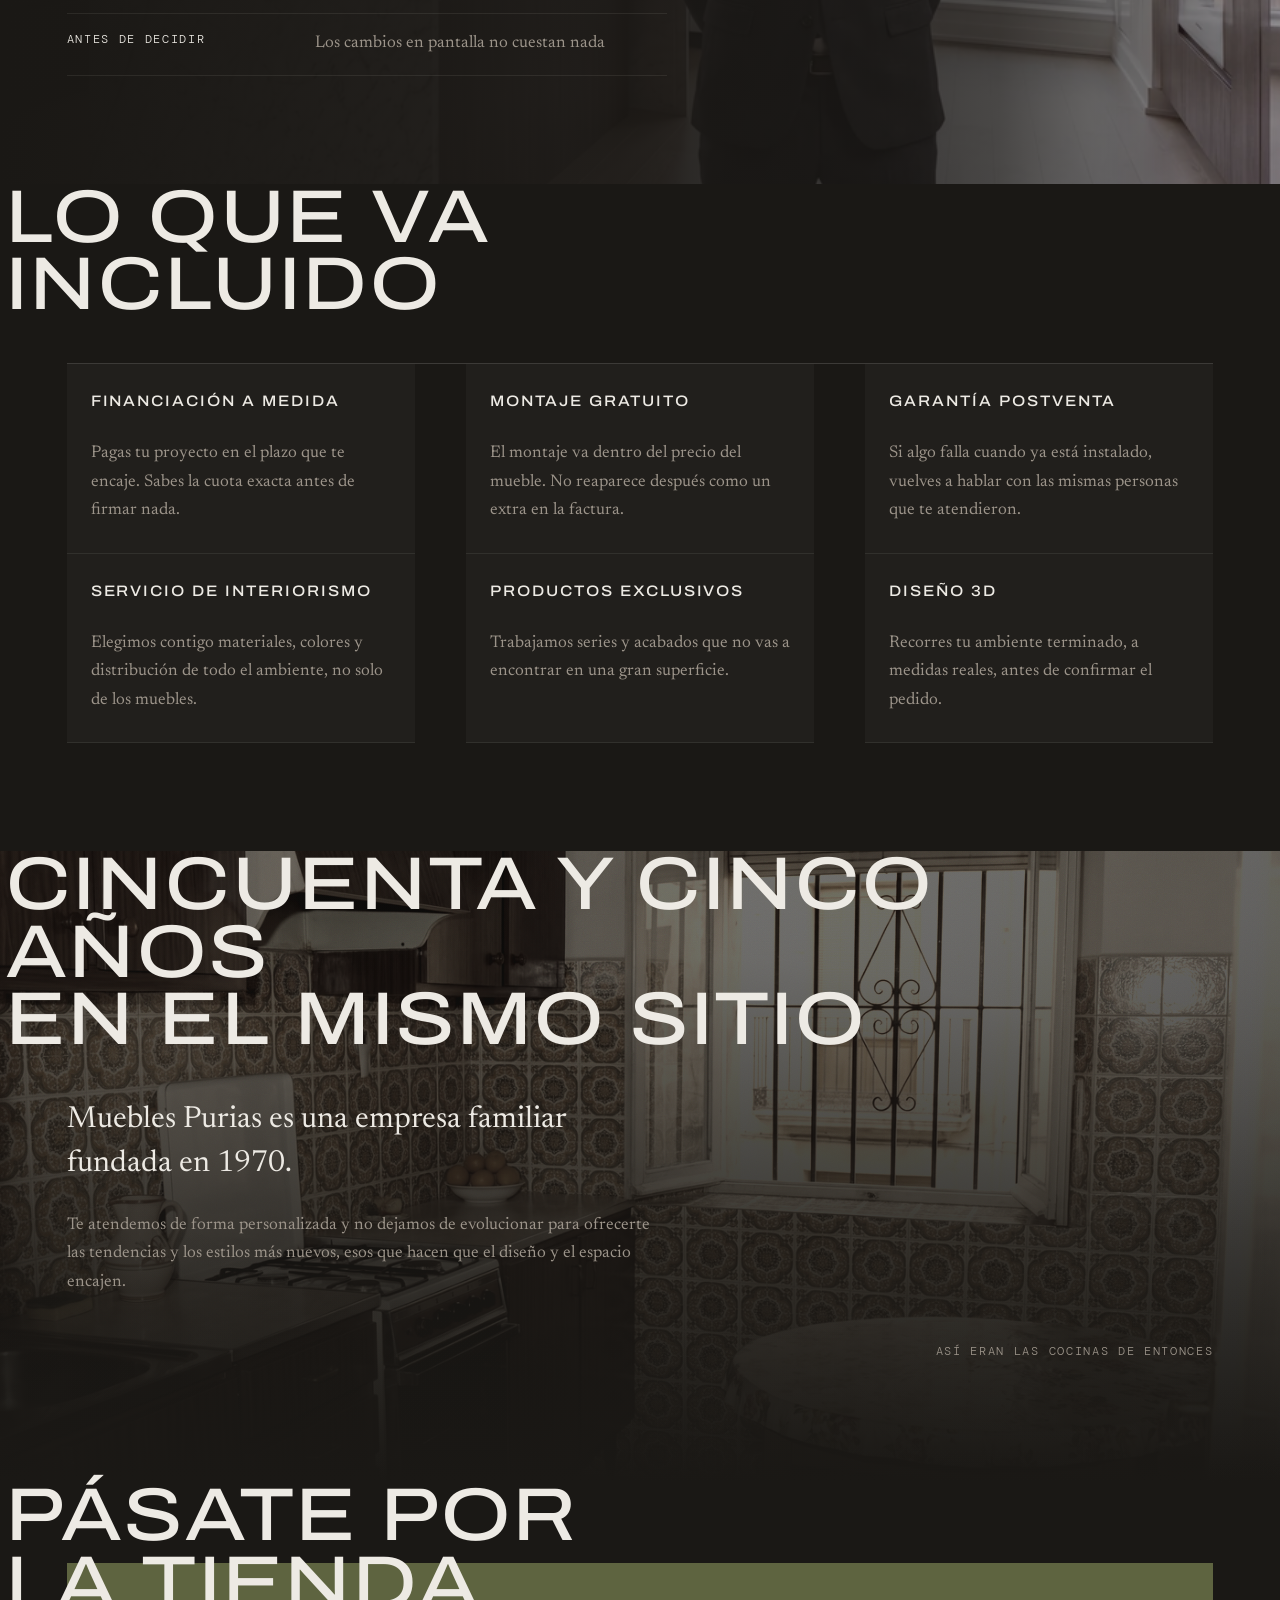
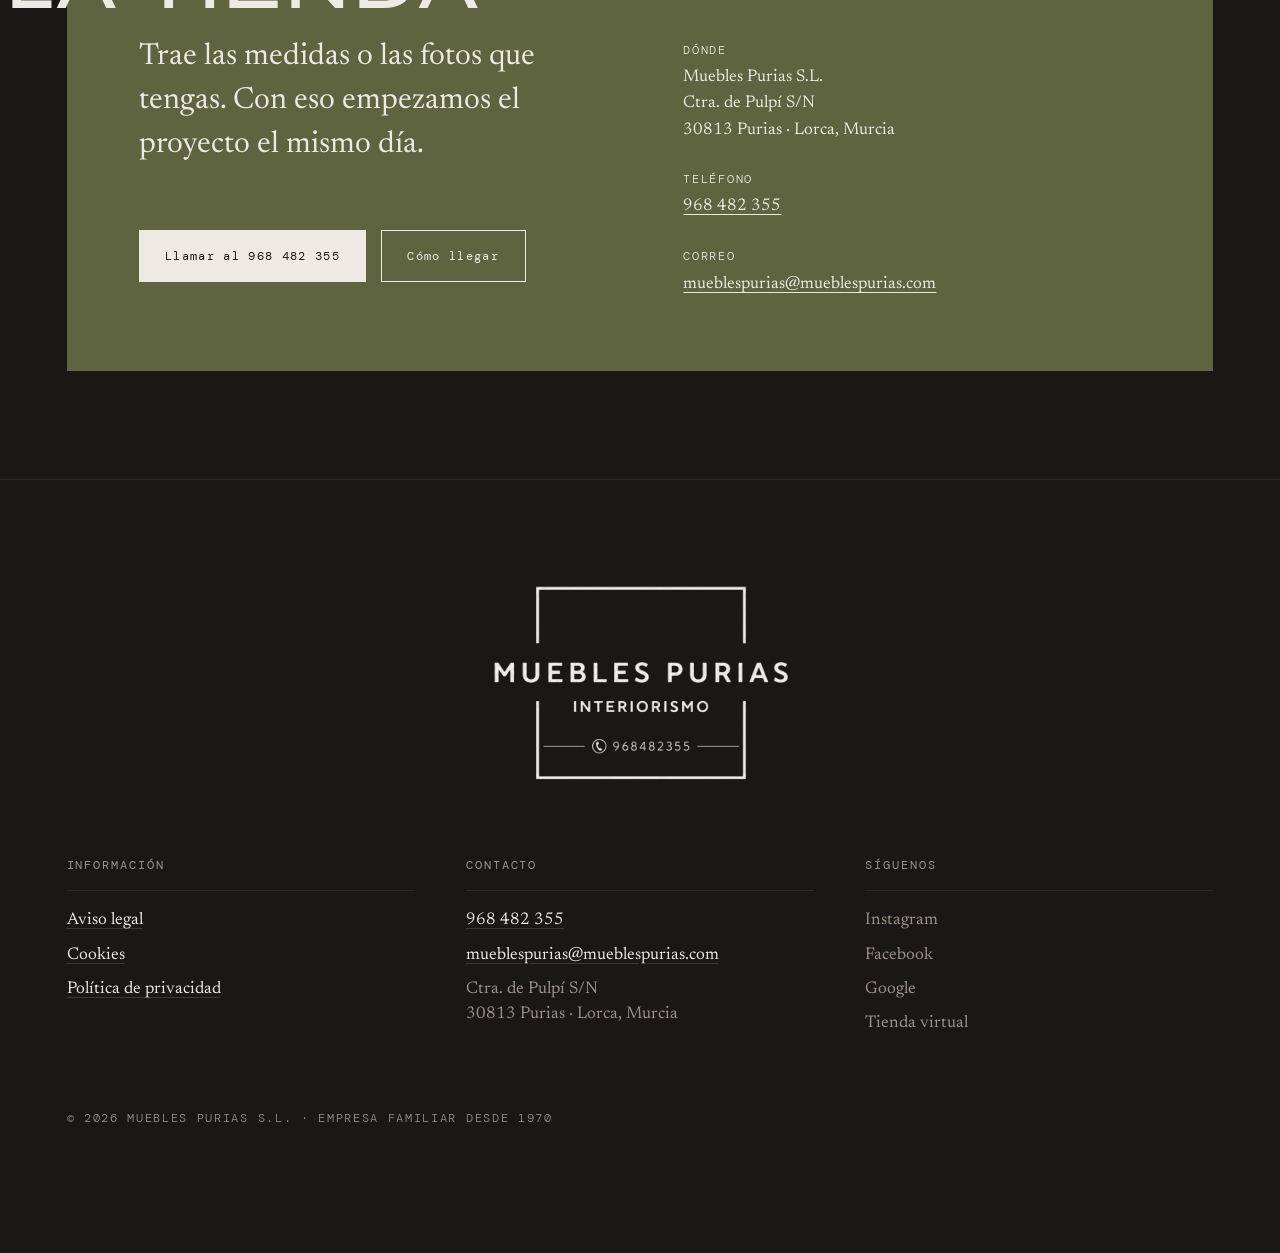
==== commit 91d23550: "Rediseñar Espacios como cuaderno de muestras, sin GSAP Sustituye las pestañas con pin por scroll y t" ====
--- a/index.html
+++ b/index.html
@@ -174,19 +174,17 @@
 
 
   <!-- ─── EXPLORA POR ESPACIO ──────────────────────────────────────
-       Base sin JavaScript: cuatro categorías apiladas, cada una ya
-       abierta con su propio carrusel (scroll-snap nativo, sin JS). Si
-       carga JavaScript —y GSAP, y no hay prefers-reduced-motion—,
-       js/espacios.js reestructura esto en pestañas con activación por
-       scroll y una transición de elemento compartido entre la tarjeta
-       y el visor. Si algo de eso falla, esta base se queda tal cual:
-       sigue siendo una galería completa y usable.
+       Cuaderno de muestras: las cuatro categorías se ven a la vez, con
+       el mismo peso — una fila de 4 en escritorio, 2×2 en tablet,
+       apiladas en móvil. Cada una es su propio carrusel de scroll-snap
+       nativo, funcional sin JavaScript. js/espacios.js solo añade un
+       contador «01 / 03» que se actualiza al deslizar; el total que
+       aparece de entrada ya es el correcto, escrito a mano abajo.
        AVISO: la cocina de roble y el vestidor son las mismas fotos que
        «Trabajos realizados»; el resto son generadas por IA (firma C2PA
        de Google) — ninguna es un trabajo real de Purias. Ver README.
-       role="group" en vez de <ul>/<li>: js/espacios.js reubica la
-       primera foto de cada categoría dentro de un <a> al mejorar la
-       página, y un <li> fuera de <ul>/<ol> no es HTML válido. -->
+       role="group" en vez de <ul>/<li>: no hay <li> sueltos fuera de
+       <ul>/<ol>, así que esta estructura ya es HTML válido tal cual. -->
   <section class="seccion espacios" id="espacios" aria-labelledby="t-espacios">
     <h2 class="titulo" id="t-espacios">Explora por <br>espacio</h2>
 
@@ -197,7 +195,7 @@
         <div class="carrusel">
           <div class="carrusel__pista" role="group" aria-label="Fotos de cocinas">
 
-            <div class="carrusel__foto espacios__miniatura">
+            <div class="carrusel__foto">
               <div class="carrusel__marco">
                 <picture>
                   <source type="image/webp" srcset="Recursos/optimizado/cocina-roble-ancha-1100.webp">
@@ -232,8 +230,11 @@
 
           </div>
           <div class="carrusel__controles">
-            <button class="carrusel__control carrusel__control--prev" type="button" aria-label="Foto anterior de cocinas">‹</button>
-            <button class="carrusel__control carrusel__control--next" type="button" aria-label="Foto siguiente de cocinas">›</button>
+            <span class="carrusel__contador"><span class="carrusel__contador-actual">1</span> / 3</span>
+            <div class="carrusel__botones">
+              <button class="carrusel__control carrusel__control--prev" type="button" aria-label="Foto anterior de cocinas">‹</button>
+              <button class="carrusel__control carrusel__control--next" type="button" aria-label="Foto siguiente de cocinas">›</button>
+            </div>
           </div>
         </div>
       </article>
@@ -243,7 +244,7 @@
         <div class="carrusel">
           <div class="carrusel__pista" role="group" aria-label="Fotos de salón">
 
-            <div class="carrusel__foto espacios__miniatura">
+            <div class="carrusel__foto">
               <div class="carrusel__marco">
                 <picture>
                   <source type="image/webp" srcset="Recursos/optimizado/espacio-salon-1-700.webp 700w, Recursos/optimizado/espacio-salon-1-1050.webp 1050w" sizes="(max-width: 640px) 90vw, 32rem">
@@ -278,8 +279,11 @@
 
           </div>
           <div class="carrusel__controles">
-            <button class="carrusel__control carrusel__control--prev" type="button" aria-label="Foto anterior de salón">‹</button>
-            <button class="carrusel__control carrusel__control--next" type="button" aria-label="Foto siguiente de salón">›</button>
+            <span class="carrusel__contador"><span class="carrusel__contador-actual">1</span> / 3</span>
+            <div class="carrusel__botones">
+              <button class="carrusel__control carrusel__control--prev" type="button" aria-label="Foto anterior de salón">‹</button>
+              <button class="carrusel__control carrusel__control--next" type="button" aria-label="Foto siguiente de salón">›</button>
+            </div>
           </div>
         </div>
       </article>
@@ -289,7 +293,7 @@
         <div class="carrusel">
           <div class="carrusel__pista" role="group" aria-label="Fotos de dormitorio">
 
-            <div class="carrusel__foto espacios__miniatura">
+            <div class="carrusel__foto">
               <div class="carrusel__marco">
                 <picture>
                   <source type="image/webp" srcset="Recursos/optimizado/espacio-dormitorio-1-700.webp 700w, Recursos/optimizado/espacio-dormitorio-1-1050.webp 1050w" sizes="(max-width: 640px) 90vw, 32rem">
@@ -335,8 +339,11 @@
 
           </div>
           <div class="carrusel__controles">
-            <button class="carrusel__control carrusel__control--prev" type="button" aria-label="Foto anterior de dormitorio">‹</button>
-            <button class="carrusel__control carrusel__control--next" type="button" aria-label="Foto siguiente de dormitorio">›</button>
+            <span class="carrusel__contador"><span class="carrusel__contador-actual">1</span> / 4</span>
+            <div class="carrusel__botones">
+              <button class="carrusel__control carrusel__control--prev" type="button" aria-label="Foto anterior de dormitorio">‹</button>
+              <button class="carrusel__control carrusel__control--next" type="button" aria-label="Foto siguiente de dormitorio">›</button>
+            </div>
           </div>
         </div>
       </article>
@@ -346,7 +353,7 @@
         <div class="carrusel">
           <div class="carrusel__pista" role="group" aria-label="Fotos de baño">
 
-            <div class="carrusel__foto espacios__miniatura">
+            <div class="carrusel__foto">
               <div class="carrusel__marco">
                 <picture>
                   <source type="image/webp" srcset="Recursos/optimizado/espacio-bano-1-700.webp 700w, Recursos/optimizado/espacio-bano-1-1050.webp 1050w" sizes="(max-width: 640px) 90vw, 32rem">
@@ -370,8 +377,11 @@
 
           </div>
           <div class="carrusel__controles">
-            <button class="carrusel__control carrusel__control--prev" type="button" aria-label="Foto anterior de baño">‹</button>
-            <button class="carrusel__control carrusel__control--next" type="button" aria-label="Foto siguiente de baño">›</button>
+            <span class="carrusel__contador"><span class="carrusel__contador-actual">1</span> / 2</span>
+            <div class="carrusel__botones">
+              <button class="carrusel__control carrusel__control--prev" type="button" aria-label="Foto anterior de baño">‹</button>
+              <button class="carrusel__control carrusel__control--next" type="button" aria-label="Foto siguiente de baño">›</button>
+            </div>
           </div>
         </div>
       </article>
@@ -614,15 +624,6 @@
 }
 </script>
 
-<!-- GSAP autoalojado (gsap.com, licencia estándar, sin coste): «Espacios»
-     es la única sección que lo necesita, para el pin por scroll y la
-     transición de elemento compartido entre tarjeta y visor. Nada más
-     en la web depende de esto — si fallara la carga, espacios.js se
-     queda en su base sin pestañas, el resto de la página no se entera. -->
-<script src="js/vendor/gsap.min.js" defer></script>
-<script src="js/vendor/ScrollTrigger.min.js" defer></script>
-<script src="js/vendor/Flip.min.js" defer></script>
-<script src="js/vendor/CustomEase.min.js" defer></script>
 <script src="js/espacios.js" defer></script>
 <script src="js/main.js" defer></script>
 </body>
--- a/css/estilo.css
+++ b/css/estilo.css
@@ -678,27 +678,50 @@
 
 
   /* ─── ESPACIOS · explora por categoría ────────────────────────────
-     Base: cuatro categorías apiladas, cada una con un carrusel nativo
-     (scroll-snap, cero JS). js/espacios.js añade la clase
-     .espacios--mejorado y reestructura esto en pestañas con
-     activación por scroll cuando GSAP carga y no hay
-     prefers-reduced-motion — el resto de estas reglas cubre esa
-     versión mejorada; sin ellas, lo de arriba ya es una galería
-     completa por sí sola. */
+     Cuaderno de muestras: las cuatro categorías se ven a la vez, con
+     el mismo peso — una fila de 4 en escritorio, 2×2 en tablet, apiladas
+     en móvil (ver breakpoints más abajo). Cada tarjeta es su propio
+     carrusel de scroll-snap nativo: funciona igual con o sin JavaScript.
+     js/espacios.js solo añade un contador «01 / 03» que se actualiza al
+     deslizar — sin él, el contador se queda fijo en el total correcto,
+     que ya viene escrito en el HTML. */
 
   .espacios__lista {
+    display: grid;
+    grid-template-columns: 1fr;
+    gap: clamp(1.5rem, 4vw, 2rem);
+  }
+
+  @media (min-width: 641px) {
+    .espacios__lista { grid-template-columns: repeat(2, 1fr); }
+  }
+  @media (min-width: 1024px) {
+    .espacios__lista { grid-template-columns: repeat(4, 1fr); }
+  }
+
+  /* La tarjeta: mismo trato para las cuatro, sin estado «activa» — es
+     justo lo contrario de la cabecera de pestañas que había antes, cuya
+     tarjeta resaltada rompía la simetría del conjunto. */
+  .espacios__categoria {
     display: flex;
     flex-direction: column;
-    gap: clamp(3rem, 7vh, 5rem);
+    /* Un ítem de grid mide, por defecto, min-width:auto — el ancho sin
+       recortar de la imagen y del pie de foto, que puede superar su
+       reparto en 1fr y desbaratar la simetría de la fila entera. */
+    min-width: 0;
+    padding: clamp(0.85rem, 2vw, 1.15rem);
+    border: 1px solid var(--filete-tenue);
+    border-top-color: color-mix(in oklab, var(--veta) 22%, transparent);
+    background: color-mix(in oklab, var(--veta) 3%, transparent);
   }
 
   .espacios__nombre {
     font-family: var(--display);
     font-variation-settings: 'wdth' 112, 'wght' 500;
-    font-size: clamp(1.1rem, 0.95rem + 0.6vw, 1.4rem);
+    font-size: clamp(1.05rem, 0.95rem + 0.4vw, 1.25rem);
     letter-spacing: 0.08em;
     text-transform: uppercase;
-    margin-bottom: 1.1rem;
+    margin-bottom: 0.9rem;
   }
 
   /* — El carrusel: funciona igual con o sin JS. El scroll horizontal
@@ -708,21 +731,16 @@
 
   .carrusel__pista {
     display: flex;
-    gap: clamp(0.75rem, 2vw, 1.25rem);
+    gap: 0;
     overflow-x: auto;
     scroll-snap-type: x mandatory;
-    padding-bottom: 0.25rem;
-    scrollbar-width: thin;
-    scrollbar-color: var(--filete) transparent;
-  }
-
-  /* .carrusel__foto es la unidad que Flip mueve entera entre el visor y
-     la tarjeta (ver js/espacios.js): la foto y su pie viven dentro del
-     mismo elemento a propósito, para que viajen juntos sin que la
-     lógica de reordenar el DOM tenga que tocar dos nodos distintos. */
+    scrollbar-width: none;
+  }
+  .carrusel__pista::-webkit-scrollbar { display: none; }
+
   .carrusel__foto {
-    flex: 0 0 auto;
-    width: clamp(15rem, 45vw, 22rem);
+    flex: 0 0 100%;
+    width: 100%;
     scroll-snap-align: start;
   }
   /* 3:2 en vez de un 4:3 a la fuerza: las fotos reales llegan en ~1,8:1
@@ -741,25 +759,39 @@
     object-fit: cover;
   }
 
+  /* Una sola línea con recorte: así las cuatro tarjetas de una fila
+     miden lo mismo aunque un pie de foto sea más largo que otro. */
   .carrusel__pie {
     margin-top: 0.6rem;
     color: var(--hormigon);
+    white-space: nowrap;
+    overflow: hidden;
+    text-overflow: ellipsis;
   }
 
   .carrusel__controles {
     display: flex;
-    justify-content: flex-end;
-    gap: 0.6rem;
-    margin-top: 0.85rem;
-  }
+    align-items: center;
+    justify-content: space-between;
+    margin-top: 0.75rem;
+  }
+
+  .carrusel__contador {
+    font-family: var(--tecnica);
+    font-size: var(--t-dato);
+    letter-spacing: 0.1em;
+    color: var(--hormigon);
+  }
+
+  .carrusel__botones { display: flex; gap: 0.4rem; }
 
   .carrusel__control {
-    width: 2.75rem;
-    height: 2.75rem;
+    width: 2rem;
+    height: 2rem;
     border: 1px solid var(--filete);
     background: transparent;
     color: var(--veta);
-    font-size: 1.1rem;
+    font-size: 0.95rem;
     line-height: 1;
     cursor: pointer;
     transition: transform 0.16s var(--curva), background-color 0.25s var(--curva), border-color 0.25s var(--curva);
@@ -770,135 +802,7 @@
       border-color: var(--veta);
     }
   }
-  .carrusel__control:active { transform: scale(0.94); }
-
-  /* — Mejorado con GSAP: pestañas + pin por scroll + Flip —
-       Sin esta clase (JS no cargó, o prefers-reduced-motion), nada de
-       lo de aquí abajo se aplica: la base de arriba sigue mandando. */
-
-  .espacios--mejorado .espacios__pista { height: 400vh; }
-
-  .espacios__fijo { padding: clamp(1.5rem, 4vh, 3rem) 0; }
-
-  .espacios__cabecera {
-    display: grid;
-    grid-template-columns: repeat(4, 1fr);
-    gap: clamp(0.85rem, 2vw, 1.5rem);
-    margin-bottom: clamp(1.25rem, 3vh, 2rem);
-  }
-
-  .espacios__tarjeta {
-    position: relative;
-    display: flex;
-    flex-direction: column;
-    gap: 0.85rem;
-    padding: 1.1rem;
-    border: 1px solid var(--filete-tenue);
-    border-top-color: color-mix(in oklab, var(--veta) 22%, transparent);
-    text-decoration: none;
-    color: var(--veta);
-    background: linear-gradient(165deg,
-      color-mix(in oklab, var(--veta) 6%, transparent),
-      color-mix(in oklab, var(--veta) 1.5%, transparent));
-    backdrop-filter: blur(16px) saturate(140%);
-    -webkit-backdrop-filter: blur(16px) saturate(140%);
-    transition: border-color 0.3s var(--curva), background-color 0.3s var(--curva);
-  }
-  @media (hover: hover) and (pointer: fine) {
-    .espacios__tarjeta:not(.espacios__tarjeta--activa):hover { border-color: var(--filete); }
-  }
-  .espacios__tarjeta--activa {
-    border-color: var(--oliva-luz);
-    background: color-mix(in oklab, var(--oliva) 14%, transparent);
-  }
-
-  /* Marco de 4:3 para cuando la miniatura no está aquí —vive en el
-     visor mientras esta categoría está activa—, para que la tarjeta no
-     cambie de tamaño al ir y venir: las cuatro miden lo mismo tanto si
-     enseñan una foto como si están vacías. */
-  .espacios__tarjeta-marco {
-    aspect-ratio: 4 / 3;
-    background: var(--nogal);
-    border: 1px solid var(--filete-tenue);
-    overflow: hidden;
-  }
-  /* En la tarjeta activa el hueco está vacío a propósito —su foto vive
-     abajo, en el visor—: un trazo distinto (más claro, sin fondo) deja
-     ver que es el estado activo, no una foto que falta por cargar. */
-  .espacios__tarjeta--activa .espacios__tarjeta-marco {
-    background: transparent;
-    border-color: color-mix(in oklab, var(--oliva-luz) 35%, transparent);
-  }
-  .espacios__tarjeta .carrusel__foto {
-    width: 100%;
-    height: 100%;
-    scroll-snap-align: unset;
-  }
-  .espacios__tarjeta .carrusel__marco {
-    width: 100%;
-    height: 100%;
-    aspect-ratio: auto;
-  }
-  .espacios__tarjeta .carrusel__pie { display: none; }
-
-  .espacios__tarjeta-nombre {
-    font-family: var(--tecnica);
-    font-size: var(--t-dato);
-    letter-spacing: 0.12em;
-    text-transform: uppercase;
-  }
-
-  .espacios__progreso {
-    display: flex;
-    gap: 0.5rem;
-    margin-bottom: clamp(1.5rem, 4vh, 2.5rem);
-  }
-  .espacios__paso {
-    flex: 1;
-    height: 2px;
-    background: var(--filete-tenue);
-    position: relative;
-    overflow: hidden;
-  }
-  .espacios__paso::after {
-    content: '';
-    position: absolute;
-    inset: 0;
-    background: var(--veta);
-    transform: scaleX(0);
-    transform-origin: left center;
-    transition: transform 0.5s var(--curva);
-  }
-  .espacios__paso--activo::after { transform: scaleX(1); }
-  .espacios__paso--hecho::after { transform: scaleX(1); opacity: 0.4; }
-
-  /* Solo una categoría a la vez ocupa el visor; el resto vuelve a la
-     tarjeta. La ampliación es literal: las fotos crecen frente a la
-     versión apilada de arriba. */
-  .espacios--mejorado .espacios__categoria {
-    background: color-mix(in oklab, var(--veta) 3%, transparent);
-    border: 1px solid var(--filete-tenue);
-    padding: clamp(1.25rem, 3.5vw, 2.25rem);
-  }
-  .espacios--mejorado .espacios__categoria .carrusel__foto {
-    width: clamp(19rem, 58vw, 32rem);
-  }
-
-  .espacios__pista-texto { margin-top: 1.5rem; text-align: center; }
-
-  @media (max-width: 640px) {
-    .espacios__cabecera {
-      display: flex;
-      overflow-x: auto;
-      scroll-snap-type: x mandatory;
-      gap: 0.85rem;
-    }
-    .espacios__tarjeta {
-      flex: 0 0 auto;
-      width: 62vw;
-      scroll-snap-align: start;
-    }
-  }
+  .carrusel__control:active { transform: scale(0.9); }
 
 
   /* ─── ANTES Y DESPUÉS ──────────────────────────────────────────────
@@ -1377,26 +1281,5 @@
     .reforma__pista { height: auto; }
     .reforma__fijo { position: static; height: auto; min-height: 0; }
     .reforma__visor { aspect-ratio: 16 / 9; flex: none; }
-
-    /* js/espacios.js ya comprueba prefers-reduced-motion antes de añadir
-       .espacios--mejorado, así que en condiciones normales esta clase
-       nunca llega a aplicarse aquí. Se cubre igualmente por si el
-       sistema cambia la preferencia después de que GSAP ya haya
-       montado la versión con pestañas: sin esto, el pin por scroll
-       (ScrollTrigger) seguiría empujando 400vh de alto de golpe. */
-    .espacios__pista { height: auto !important; }
-    .espacios__fijo { position: static !important; }
-  }
-
-  /* Las tarjetas de «Espacios» son la única superficie de cristal de
-     la web: con esta preferencia se vuelven casi sólidas y pierden el
-     desenfoque, en vez de quedar traslúcidas sobre un fondo que ya no
-     se distingue bien. */
-  @media (prefers-reduced-transparency: reduce) {
-    .espacios__tarjeta {
-      background: var(--nogal);
-      backdrop-filter: none;
-      -webkit-backdrop-filter: none;
-    }
   }
 }
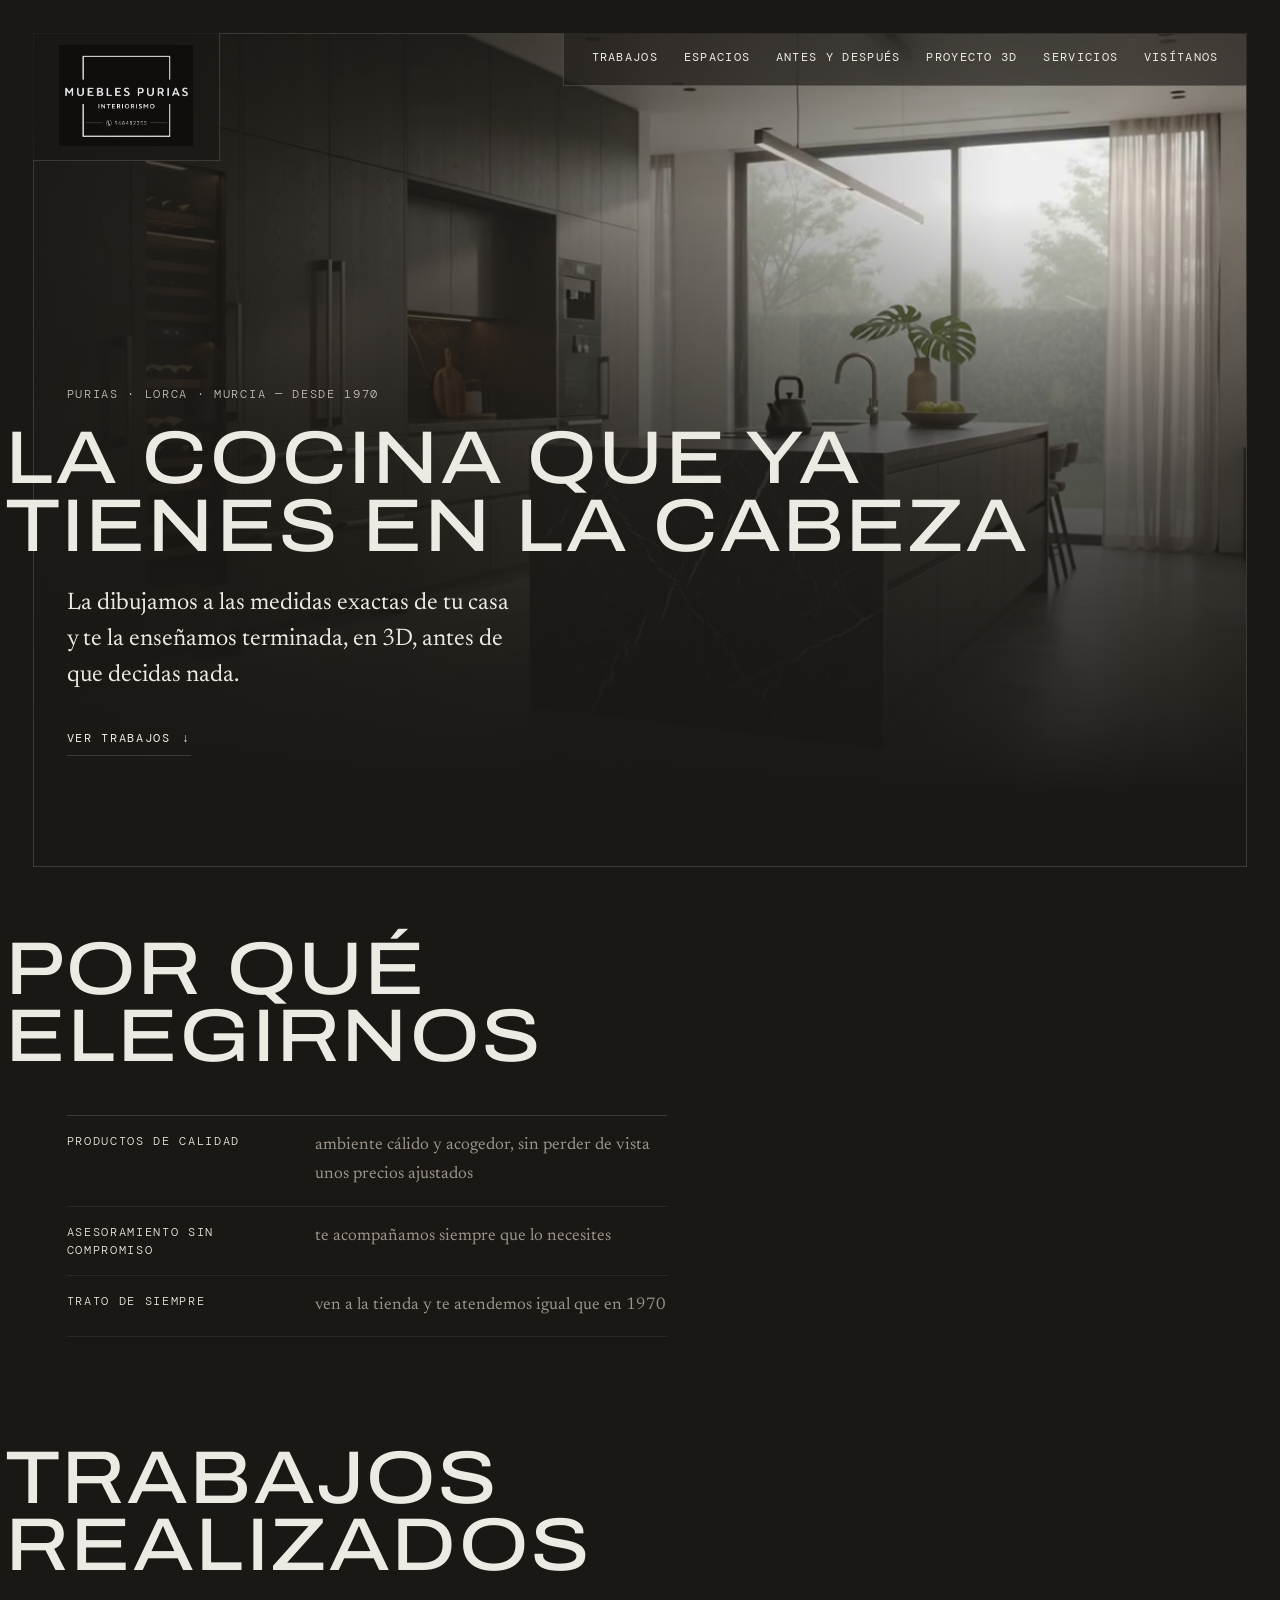
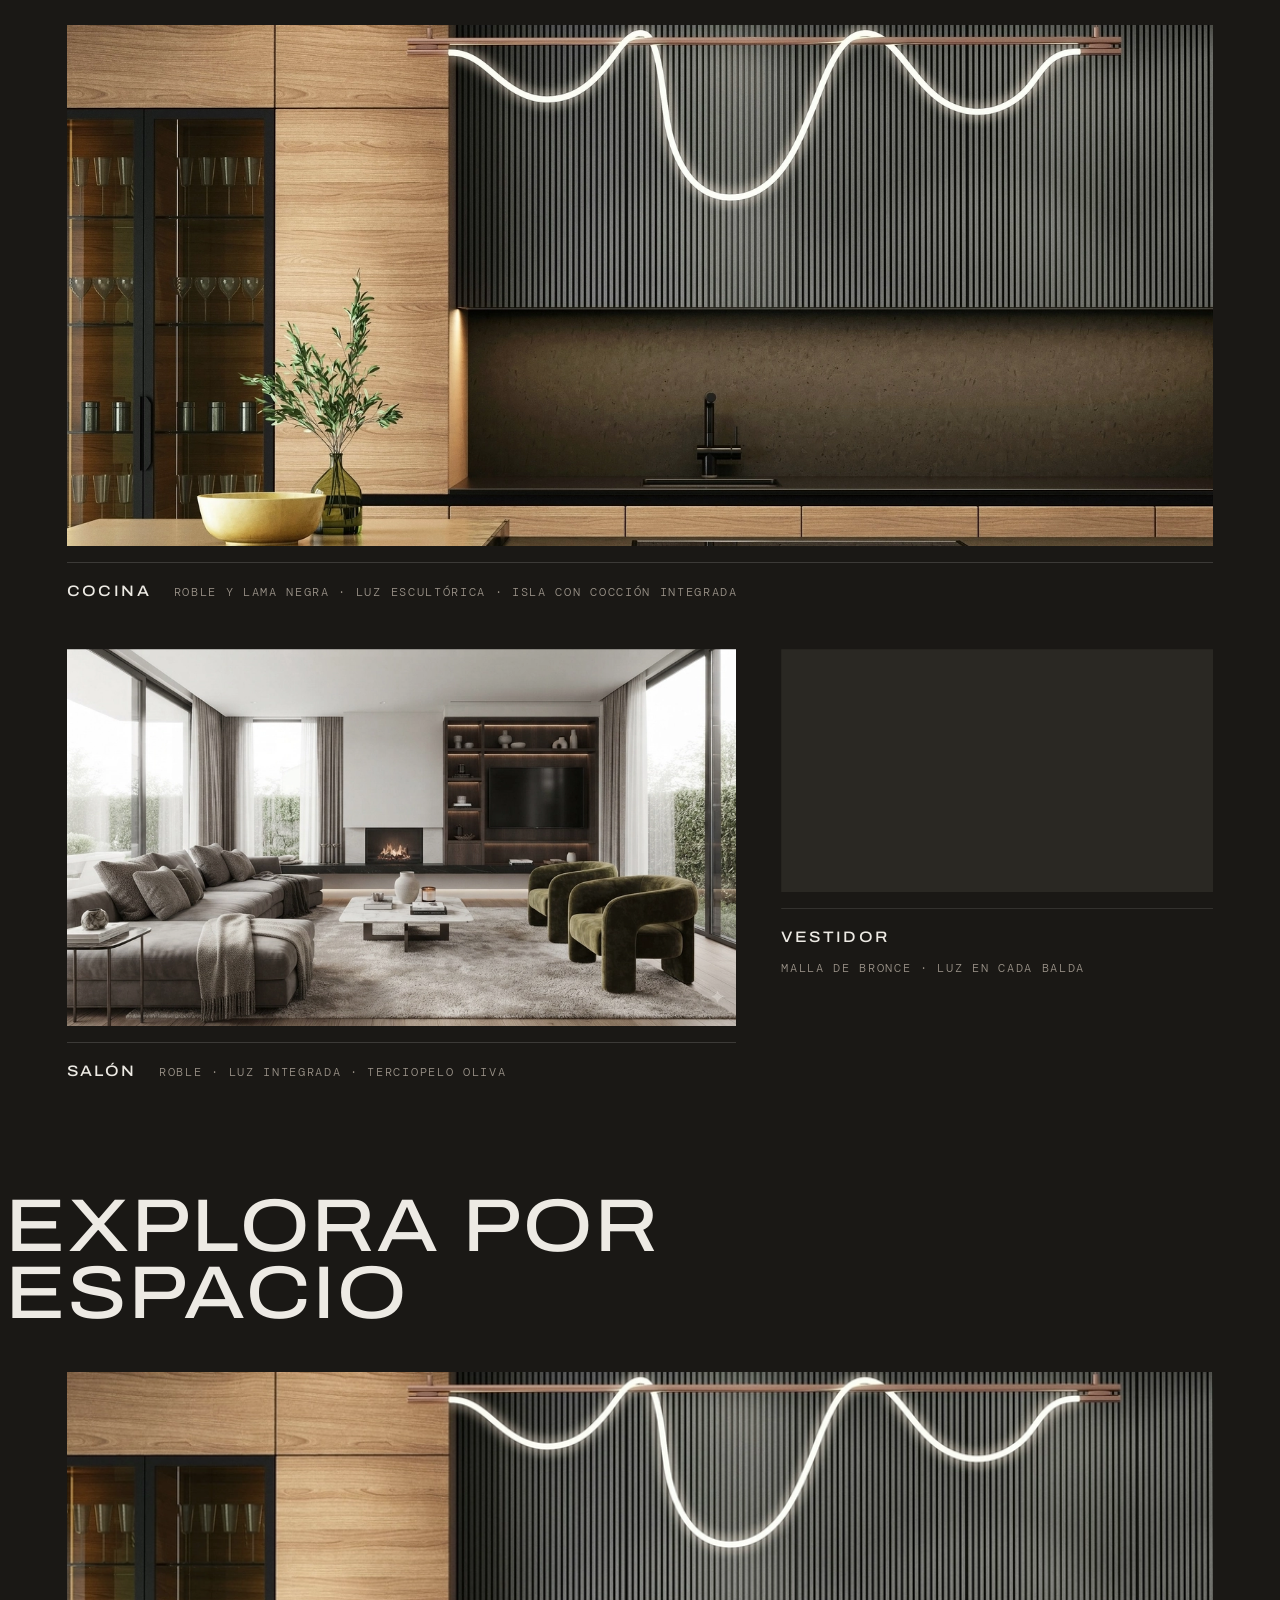
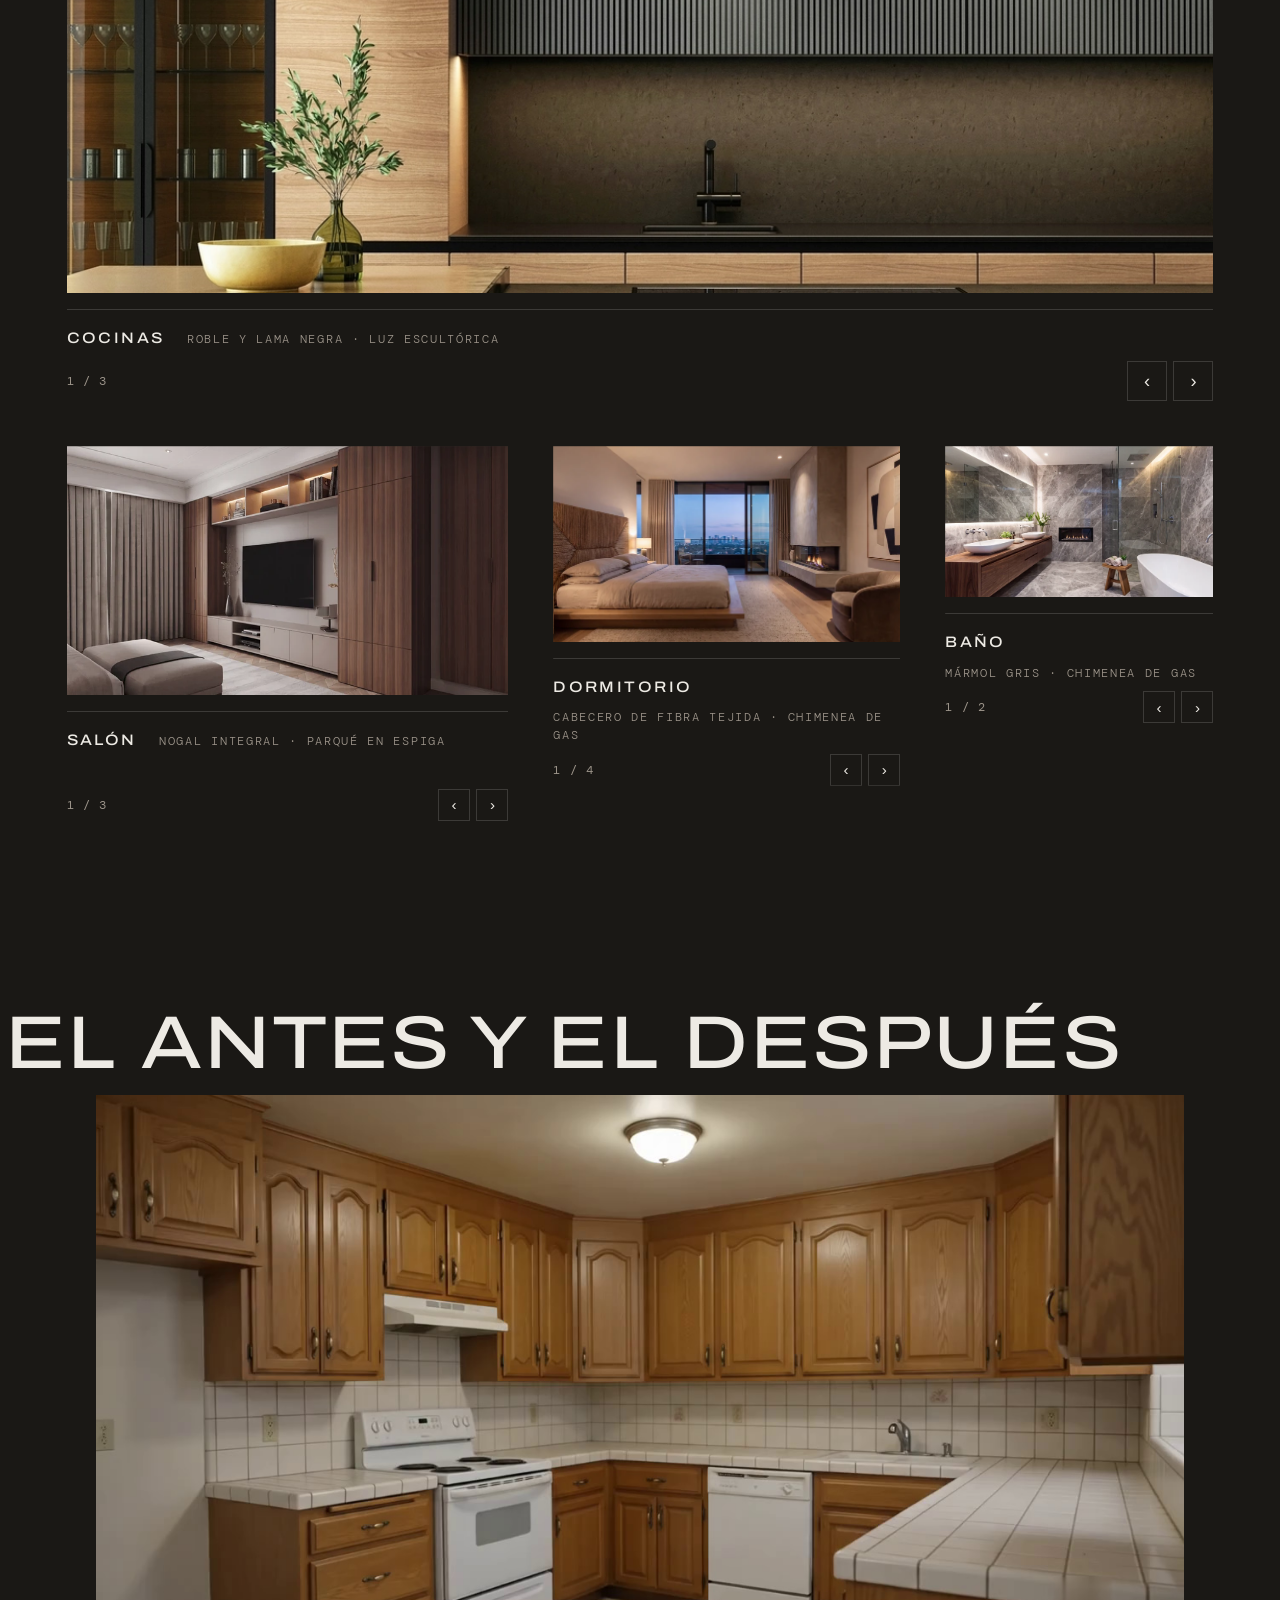
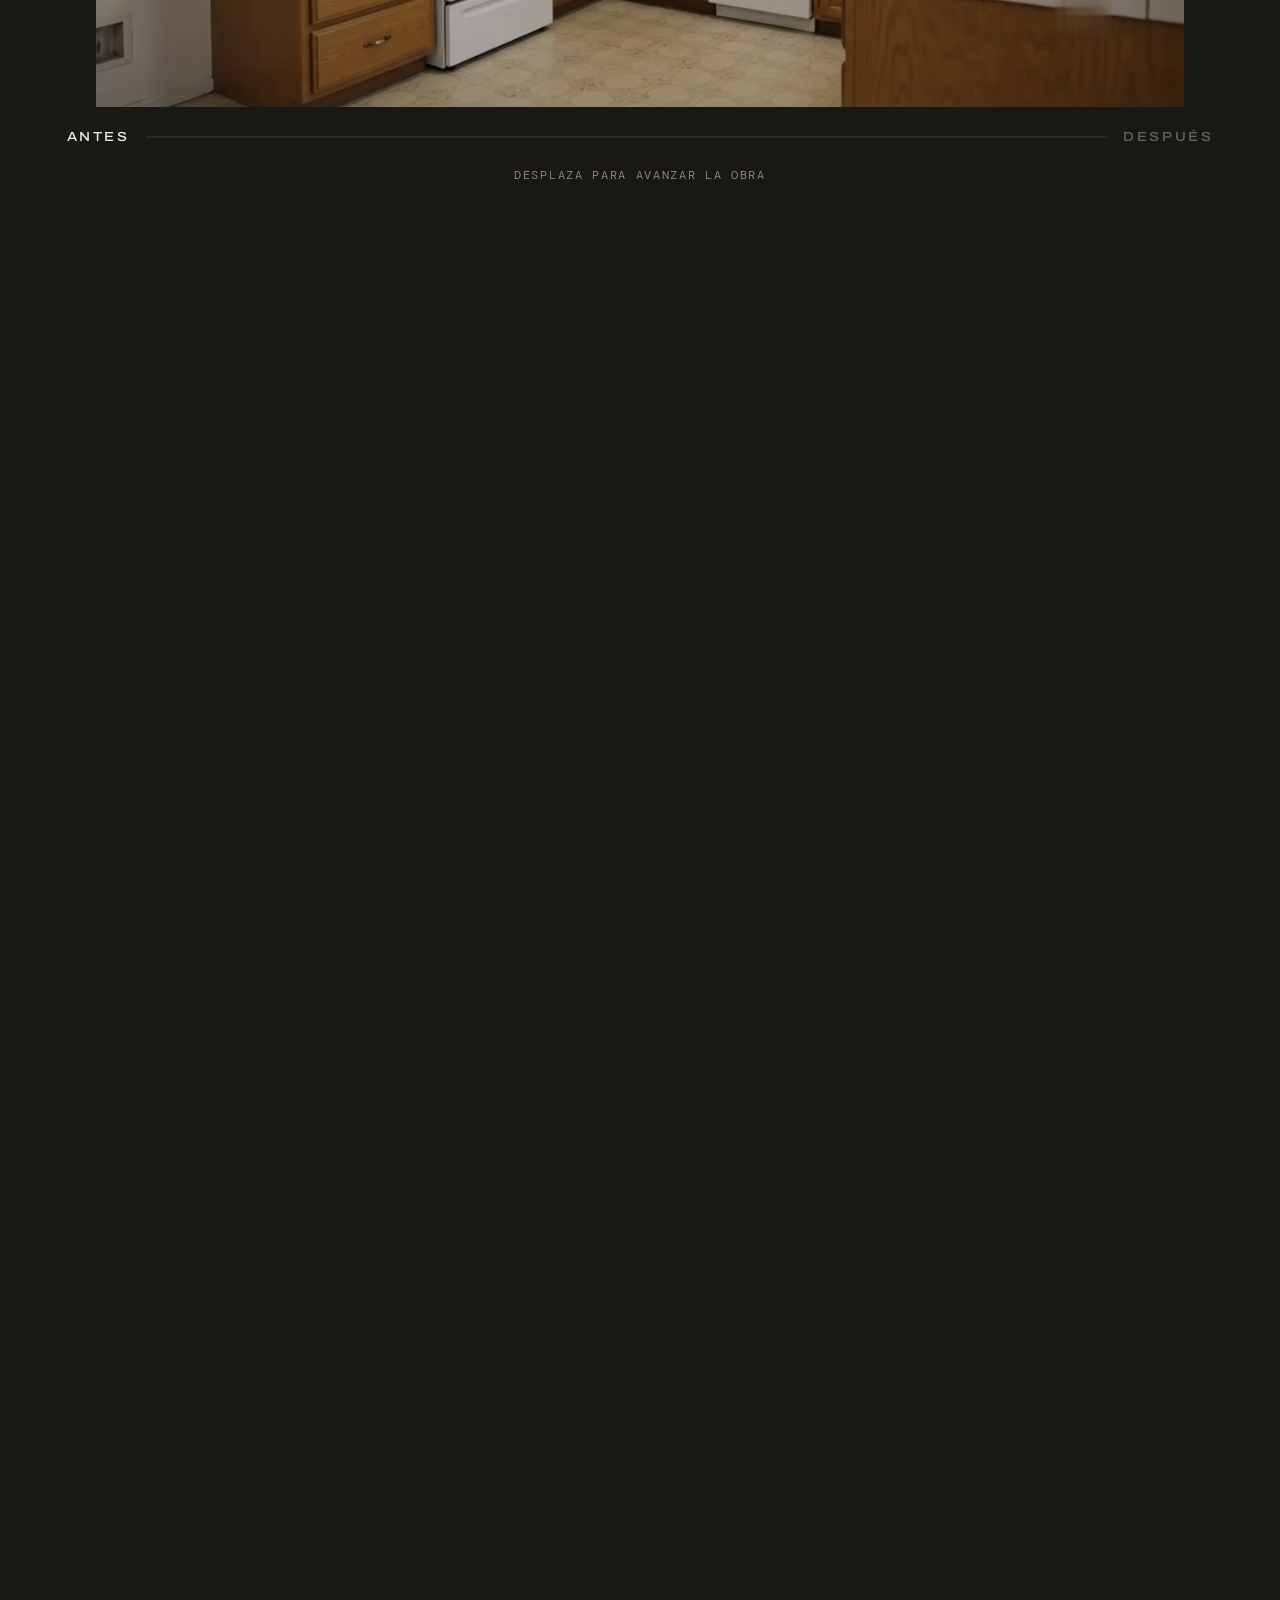
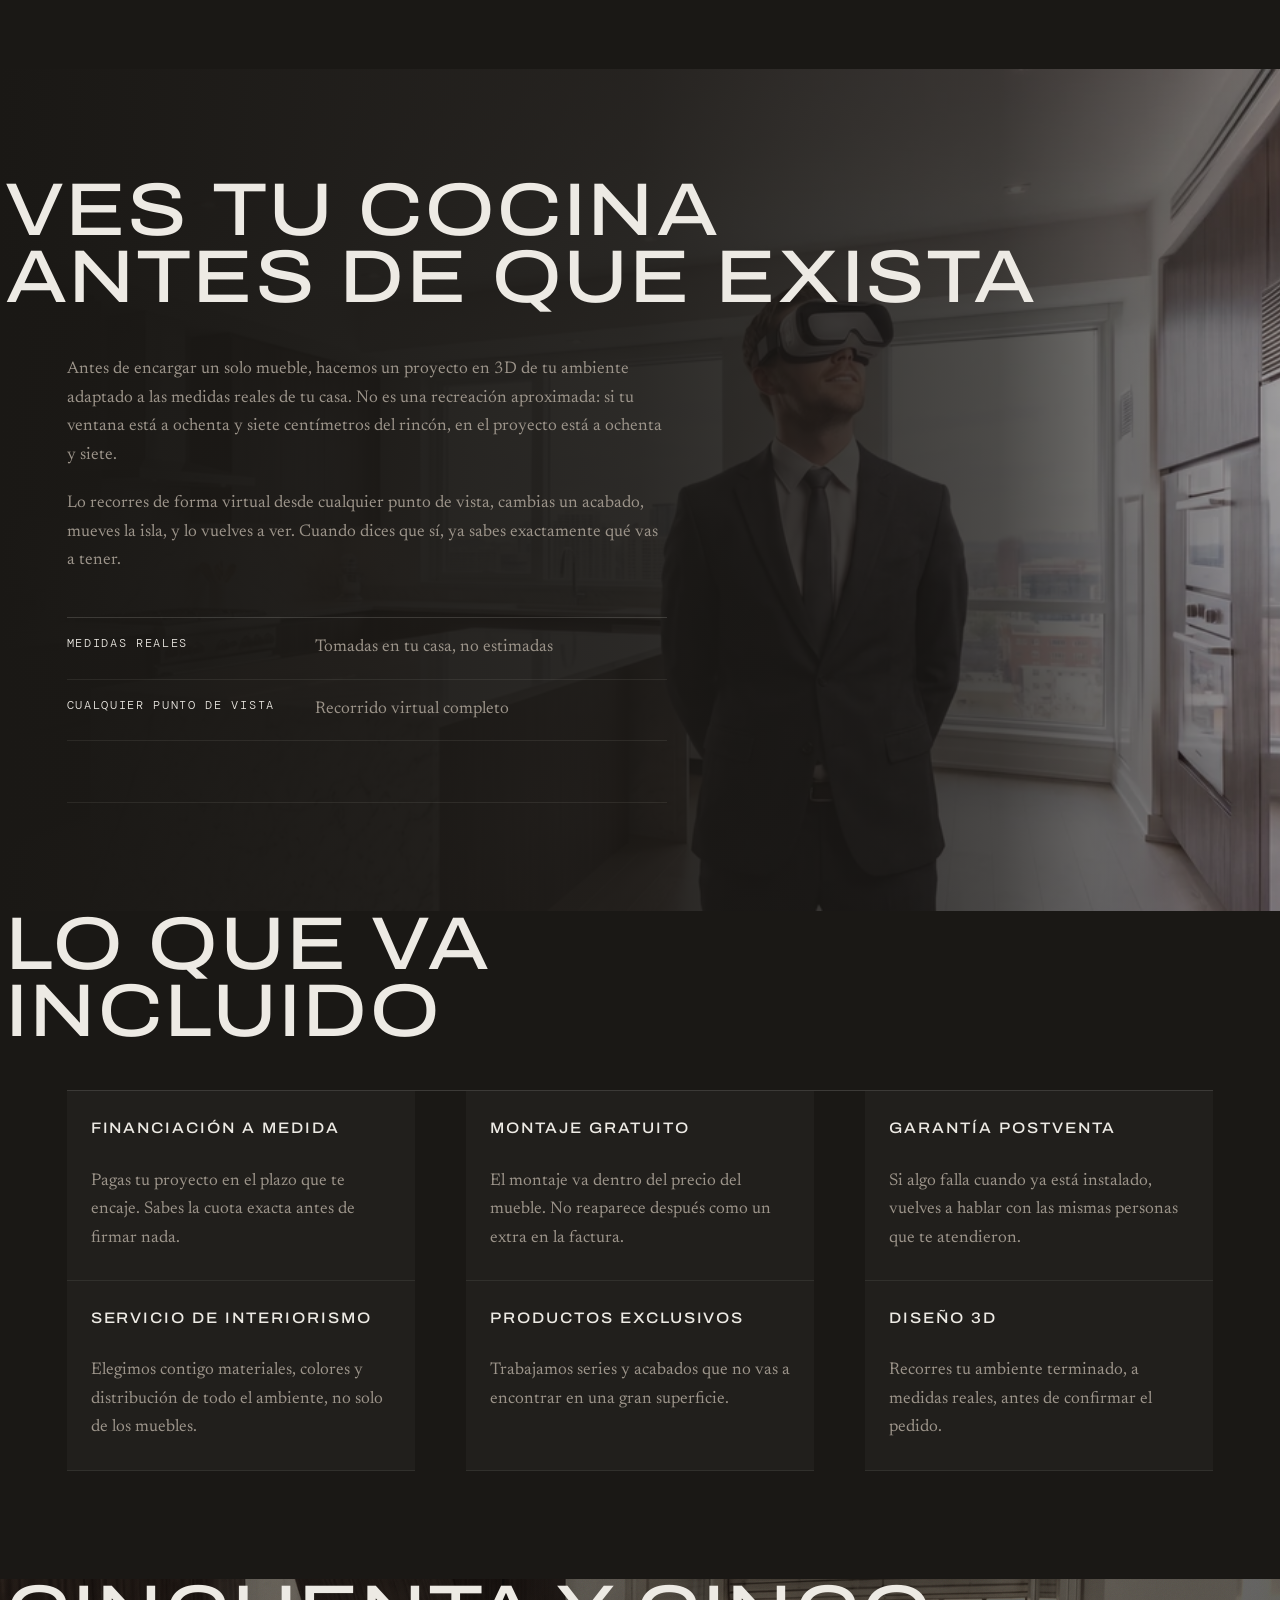
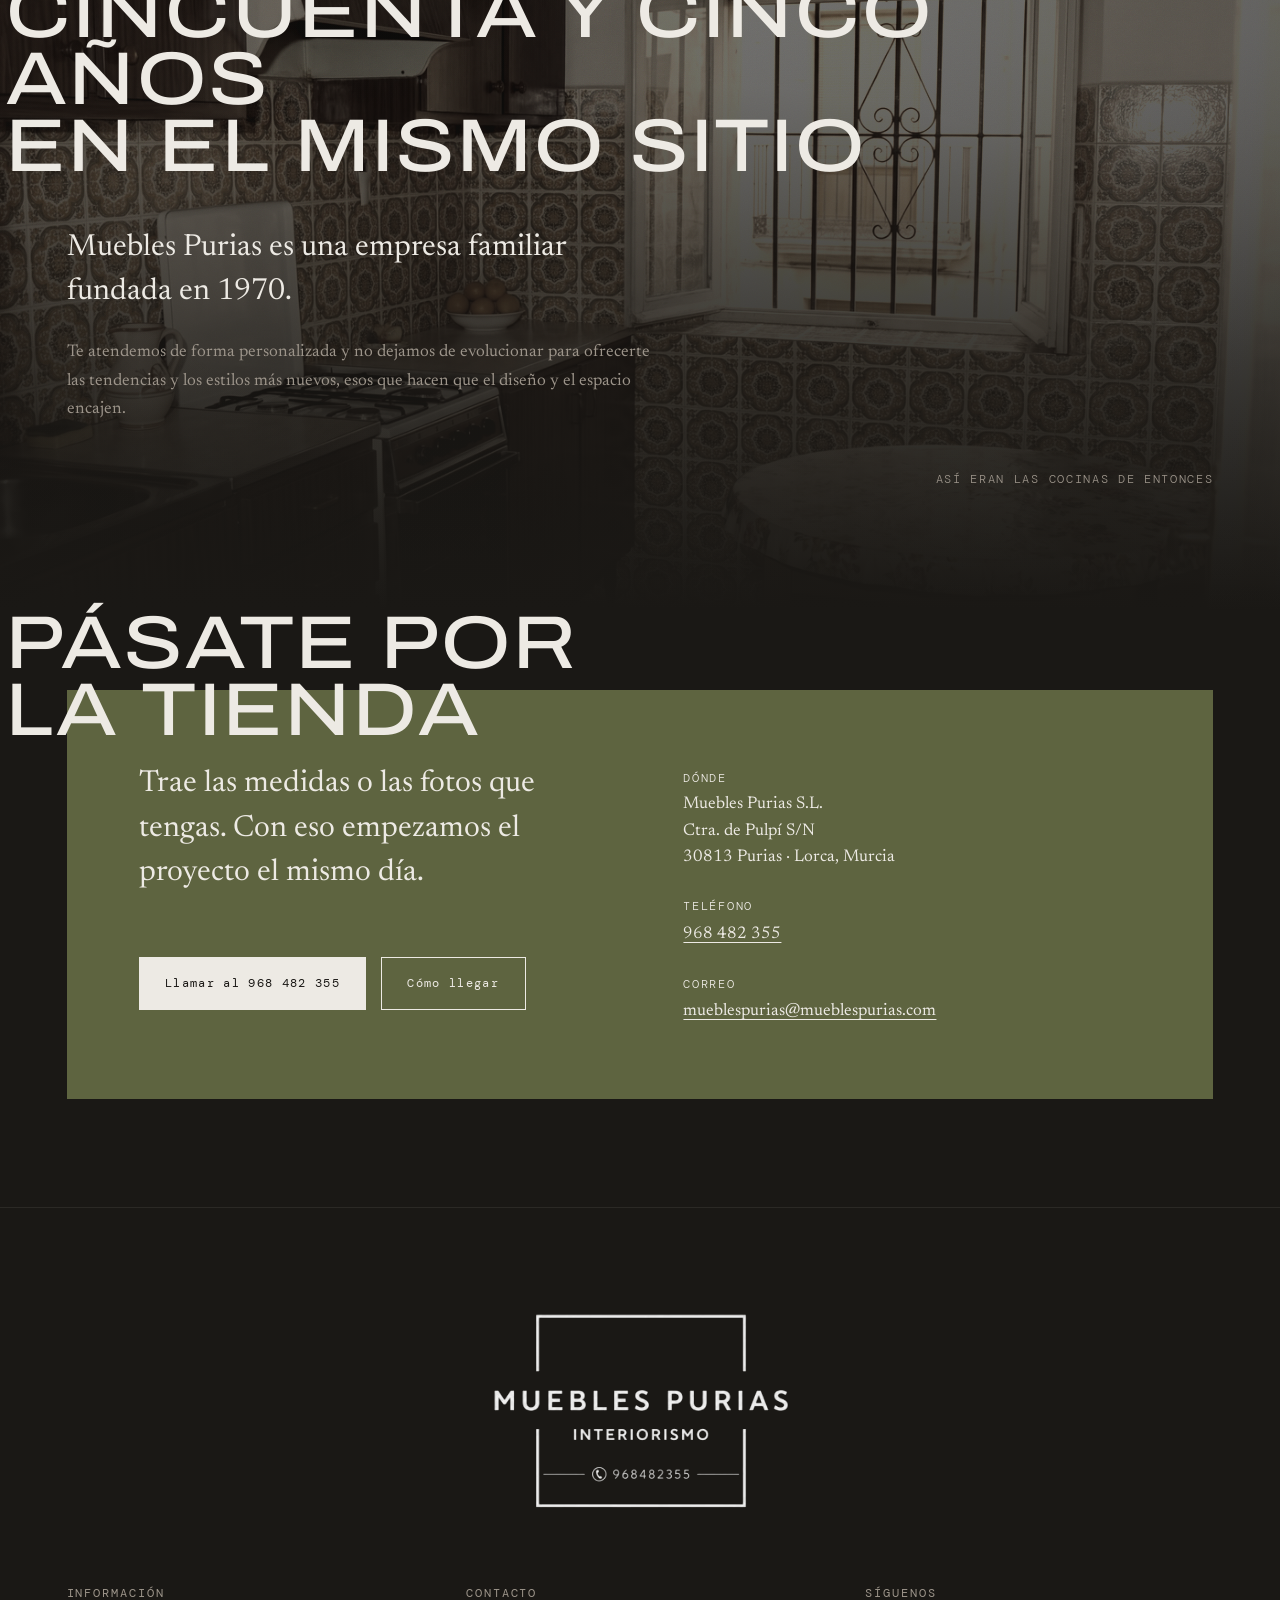
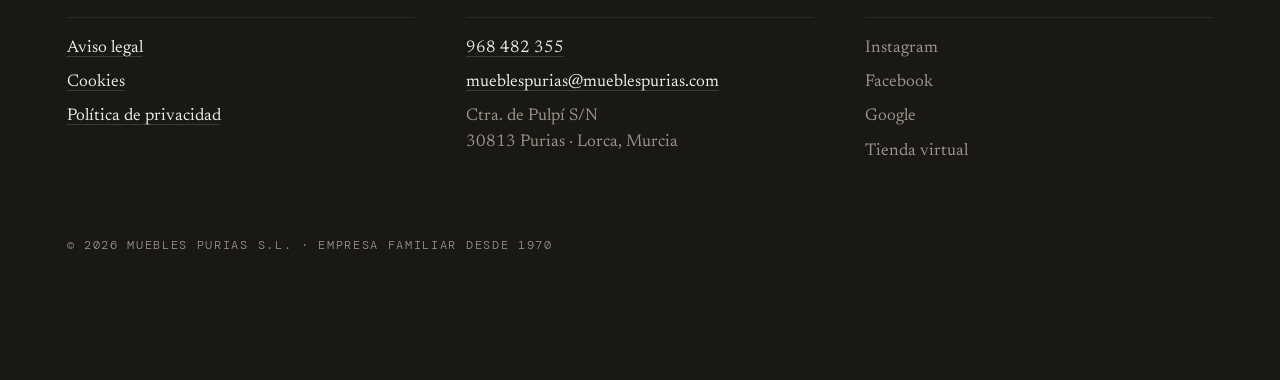
==== commit 58830c3f: "Dar a Espacios las mismas proporciones que Trabajos realizados Sustituye la rejilla de tarjetas igua" ====
--- a/index.html
+++ b/index.html
@@ -174,12 +174,14 @@
 
 
   <!-- ─── EXPLORA POR ESPACIO ──────────────────────────────────────
-       Cuaderno de muestras: las cuatro categorías se ven a la vez, con
-       el mismo peso — una fila de 4 en escritorio, 2×2 en tablet,
-       apiladas en móvil. Cada una es su propio carrusel de scroll-snap
-       nativo, funcional sin JavaScript. js/espacios.js solo añade un
-       contador «01 / 03» que se actualiza al deslizar; el total que
-       aparece de entrada ya es el correcto, escrito a mano abajo.
+       Mismas proporciones que la GALERÍA de «Trabajos realizados»
+       —fila propia y ancho completo para la cocina, el resto reparte
+       una segunda fila en proporción desigual— con .trabajo__pie y
+       .trabajo__tipo reutilizados tal cual para el pie de cada foto.
+       La diferencia con Trabajos es que cada hueco no es una foto
+       suelta: es su propio carrusel de scroll-snap nativo (funciona
+       sin JavaScript), con un contador «01 / 03» que se actualiza al
+       deslizar y que js/espacios.js mantiene al día.
        AVISO: la cocina de roble y el vestidor son las mismas fotos que
        «Trabajos realizados»; el resto son generadas por IA (firma C2PA
        de Google) — ninguna es un trabajo real de Purias. Ver README.
@@ -190,12 +192,11 @@
 
     <div class="espacios__lista" id="espacios-lista">
 
-      <article class="espacios__categoria" data-categoria="cocinas" id="espacios-panel-cocinas">
-        <h3 class="espacios__nombre">Cocinas</h3>
+      <article class="espacios__categoria espacios__categoria--principal reveal reveal--lateral" data-categoria="cocinas" id="espacios-panel-cocinas">
         <div class="carrusel">
           <div class="carrusel__pista" role="group" aria-label="Fotos de cocinas">
 
-            <div class="carrusel__foto">
+            <figure class="carrusel__foto">
               <div class="carrusel__marco">
                 <picture>
                   <source type="image/webp" srcset="Recursos/optimizado/cocina-roble-ancha-1100.webp">
@@ -203,10 +204,13 @@
                        alt="Cocina contemporánea con frentes de roble claro y armarios altos de lama vertical negra, isla con lámpara lineal escultórica de perfil cobrizo y encimera de roble macizo.">
                 </picture>
               </div>
-              <p class="carrusel__pie dato">roble y lama negra · luz escultórica</p>
-            </div>
-
-            <div class="carrusel__foto">
+              <figcaption class="trabajo__pie">
+                <span class="trabajo__tipo">Cocinas</span>
+                <span class="dato">roble y lama negra · luz escultórica</span>
+              </figcaption>
+            </figure>
+
+            <figure class="carrusel__foto">
               <div class="carrusel__marco">
                 <picture>
                   <source type="image/webp" srcset="Recursos/optimizado/espacio-cocina-blanca-700.webp 700w, Recursos/optimizado/espacio-cocina-blanca-1050.webp 1050w" sizes="(max-width: 640px) 90vw, 32rem">
@@ -214,10 +218,13 @@
                        alt="Cocina blanca con isla de mármol veteado en tonos dorados a modo de cascada, azulejo biselado en la pared, suelo de roble y lámparas de latón colgantes.">
                 </picture>
               </div>
-              <p class="carrusel__pie dato">blanco y mármol veteado · latón</p>
-            </div>
-
-            <div class="carrusel__foto">
+              <figcaption class="trabajo__pie">
+                <span class="trabajo__tipo">Cocinas</span>
+                <span class="dato">blanco y mármol veteado · latón</span>
+              </figcaption>
+            </figure>
+
+            <figure class="carrusel__foto">
               <div class="carrusel__marco">
                 <picture>
                   <source type="image/webp" srcset="Recursos/optimizado/espacio-cocina-negra-700.webp 700w, Recursos/optimizado/espacio-cocina-negra-1050.webp 1050w" sizes="(max-width: 640px) 90vw, 32rem">
@@ -225,8 +232,11 @@
                        alt="Cocina en tonos negros con isla de mármol oscuro a modo de cascada, armarios superiores de cristal estriado, suelo de madera oscura y vistas a una ciudad al fondo.">
                 </picture>
               </div>
-              <p class="carrusel__pie dato">negro y mármol oscuro · cristal estriado</p>
-            </div>
+              <figcaption class="trabajo__pie">
+                <span class="trabajo__tipo">Cocinas</span>
+                <span class="dato">negro y mármol oscuro · cristal estriado</span>
+              </figcaption>
+            </figure>
 
           </div>
           <div class="carrusel__controles">
@@ -239,12 +249,11 @@
         </div>
       </article>
 
-      <article class="espacios__categoria" data-categoria="salon" id="espacios-panel-salon">
-        <h3 class="espacios__nombre">Salón</h3>
+      <article class="espacios__categoria reveal reveal--lateral" data-categoria="salon" id="espacios-panel-salon">
         <div class="carrusel">
           <div class="carrusel__pista" role="group" aria-label="Fotos de salón">
 
-            <div class="carrusel__foto">
+            <figure class="carrusel__foto">
               <div class="carrusel__marco">
                 <picture>
                   <source type="image/webp" srcset="Recursos/optimizado/espacio-salon-1-700.webp 700w, Recursos/optimizado/espacio-salon-1-1050.webp 1050w" sizes="(max-width: 640px) 90vw, 32rem">
@@ -252,10 +261,13 @@
                        alt="Salón con panel de nogal que integra televisor, armarios y estanterías iluminadas, suelo de parqué en espiga y sofá tapizado en primer plano.">
                 </picture>
               </div>
-              <p class="carrusel__pie dato">nogal integral · parqué en espiga</p>
-            </div>
-
-            <div class="carrusel__foto">
+              <figcaption class="trabajo__pie">
+                <span class="trabajo__tipo">Salón</span>
+                <span class="dato">nogal integral · parqué en espiga</span>
+              </figcaption>
+            </figure>
+
+            <figure class="carrusel__foto">
               <div class="carrusel__marco">
                 <picture>
                   <source type="image/webp" srcset="Recursos/optimizado/espacio-salon-2-700.webp 700w, Recursos/optimizado/espacio-salon-2-1050.webp 1050w" sizes="(max-width: 640px) 90vw, 32rem">
@@ -263,10 +275,13 @@
                        alt="Salón en tonos oscuros con sofá curvo de terciopelo azul marino, dos butacas de piel marrón, mesas de centro redondas en mármol negro y latón, y ventanales con vistas a los rascacielos de la ciudad.">
                 </picture>
               </div>
-              <p class="carrusel__pie dato">terciopelo azul marino · vistas a la ciudad</p>
-            </div>
-
-            <div class="carrusel__foto">
+              <figcaption class="trabajo__pie">
+                <span class="trabajo__tipo">Salón</span>
+                <span class="dato">terciopelo azul marino · vistas a la ciudad</span>
+              </figcaption>
+            </figure>
+
+            <figure class="carrusel__foto">
               <div class="carrusel__marco">
                 <picture>
                   <source type="image/webp" srcset="Recursos/optimizado/espacio-salon-3-700.webp 700w, Recursos/optimizado/espacio-salon-3-1050.webp 1050w" sizes="(max-width: 640px) 90vw, 32rem">
@@ -274,8 +289,11 @@
                        alt="Salón luminoso con sofá curvo color crudo, butacas de piel cognac, mesa de centro de travertino y ventanales de suelo a techo con vistas a un bosque de pinos al atardecer.">
                 </picture>
               </div>
-              <p class="carrusel__pie dato">travertino y piel cognac · vistas al bosque</p>
-            </div>
+              <figcaption class="trabajo__pie">
+                <span class="trabajo__tipo">Salón</span>
+                <span class="dato">travertino y piel cognac · vistas al bosque</span>
+              </figcaption>
+            </figure>
 
           </div>
           <div class="carrusel__controles">
@@ -288,12 +306,11 @@
         </div>
       </article>
 
-      <article class="espacios__categoria" data-categoria="dormitorio" id="espacios-panel-dormitorio">
-        <h3 class="espacios__nombre">Dormitorio</h3>
+      <article class="espacios__categoria reveal reveal--lateral" data-categoria="dormitorio" id="espacios-panel-dormitorio">
         <div class="carrusel">
           <div class="carrusel__pista" role="group" aria-label="Fotos de dormitorio">
 
-            <div class="carrusel__foto">
+            <figure class="carrusel__foto">
               <div class="carrusel__marco">
                 <picture>
                   <source type="image/webp" srcset="Recursos/optimizado/espacio-dormitorio-1-700.webp 700w, Recursos/optimizado/espacio-dormitorio-1-1050.webp 1050w" sizes="(max-width: 640px) 90vw, 32rem">
@@ -301,10 +318,13 @@
                        alt="Dormitorio principal con cabecero de fibra tejida a dos aguas, cama de plataforma en madera, chimenea de gas empotrada y balcón acristalado con vistas a la ciudad al anochecer.">
                 </picture>
               </div>
-              <p class="carrusel__pie dato">cabecero de fibra tejida · chimenea de gas</p>
-            </div>
-
-            <div class="carrusel__foto">
+              <figcaption class="trabajo__pie">
+                <span class="trabajo__tipo">Dormitorio</span>
+                <span class="dato">cabecero de fibra tejida · chimenea de gas</span>
+              </figcaption>
+            </figure>
+
+            <figure class="carrusel__foto">
               <div class="carrusel__marco">
                 <picture>
                   <source type="image/webp" srcset="Recursos/optimizado/trabajo3_vestidor-1000.webp">
@@ -312,10 +332,13 @@
                        alt="Vestidor con armarios de puertas de malla metálica en bronce, tiras de luz cálida en cada balda, isla central con encimera de mármol, banco de piel y suelo de madera oscura.">
                 </picture>
               </div>
-              <p class="carrusel__pie dato">malla de bronce · luz en cada balda</p>
-            </div>
-
-            <div class="carrusel__foto">
+              <figcaption class="trabajo__pie">
+                <span class="trabajo__tipo">Dormitorio</span>
+                <span class="dato">malla de bronce · luz en cada balda</span>
+              </figcaption>
+            </figure>
+
+            <figure class="carrusel__foto">
               <div class="carrusel__marco">
                 <picture>
                   <source type="image/webp" srcset="Recursos/optimizado/espacio-dormitorio-3-700.webp 700w, Recursos/optimizado/espacio-dormitorio-3-1050.webp 1050w" sizes="(max-width: 640px) 90vw, 32rem">
@@ -323,10 +346,13 @@
                        alt="Dormitorio infantil con litera de madera clara, cajoneras en rosa y verde salvia, estantería con juguetes y una alfombra redonda de rayas.">
                 </picture>
               </div>
-              <p class="carrusel__pie dato">litera infantil · tonos pastel</p>
-            </div>
-
-            <div class="carrusel__foto">
+              <figcaption class="trabajo__pie">
+                <span class="trabajo__tipo">Dormitorio</span>
+                <span class="dato">litera infantil · tonos pastel</span>
+              </figcaption>
+            </figure>
+
+            <figure class="carrusel__foto">
               <div class="carrusel__marco">
                 <picture>
                   <source type="image/webp" srcset="Recursos/optimizado/espacio-dormitorio-4-700.webp 700w, Recursos/optimizado/espacio-dormitorio-4-1050.webp 1050w" sizes="(max-width: 640px) 90vw, 32rem">
@@ -334,8 +360,11 @@
                        alt="Dormitorio con un mural en acuarela de fondo, cama de nogal, sillón de piel reclinable y una pared de cristal que da a un jardín japonés de musgo y rocas.">
                 </picture>
               </div>
-              <p class="carrusel__pie dato">mural en acuarela · jardín japonés</p>
-            </div>
+              <figcaption class="trabajo__pie">
+                <span class="trabajo__tipo">Dormitorio</span>
+                <span class="dato">mural en acuarela · jardín japonés</span>
+              </figcaption>
+            </figure>
 
           </div>
           <div class="carrusel__controles">
@@ -348,12 +377,11 @@
         </div>
       </article>
 
-      <article class="espacios__categoria" data-categoria="bano" id="espacios-panel-bano">
-        <h3 class="espacios__nombre">Baño</h3>
+      <article class="espacios__categoria reveal reveal--lateral reveal--lateral-derecha" data-categoria="bano" id="espacios-panel-bano">
         <div class="carrusel">
           <div class="carrusel__pista" role="group" aria-label="Fotos de baño">
 
-            <div class="carrusel__foto">
+            <figure class="carrusel__foto">
               <div class="carrusel__marco">
                 <picture>
                   <source type="image/webp" srcset="Recursos/optimizado/espacio-bano-1-700.webp 700w, Recursos/optimizado/espacio-bano-1-1050.webp 1050w" sizes="(max-width: 640px) 90vw, 32rem">
@@ -361,10 +389,13 @@
                        alt="Baño de mármol gris con doble lavabo de sobre encimera sobre mueble de nogal, chimenea de gas empotrada, ducha acristalada y bañera exenta.">
                 </picture>
               </div>
-              <p class="carrusel__pie dato">mármol gris · chimenea de gas</p>
-            </div>
-
-            <div class="carrusel__foto">
+              <figcaption class="trabajo__pie">
+                <span class="trabajo__tipo">Baño</span>
+                <span class="dato">mármol gris · chimenea de gas</span>
+              </figcaption>
+            </figure>
+
+            <figure class="carrusel__foto">
               <div class="carrusel__marco">
                 <picture>
                   <source type="image/webp" srcset="Recursos/optimizado/espacio-bano-2-700.webp 700w, Recursos/optimizado/espacio-bano-2-1050.webp 1050w" sizes="(max-width: 640px) 90vw, 32rem">
@@ -372,8 +403,11 @@
                        alt="Baño con mueble de lavabo azul marino, espejo redondo retroiluminado, grifería negra y ducha con paredes de mosaico gris tras una mampara de cristal.">
                 </picture>
               </div>
-              <p class="carrusel__pie dato">azul marino · mosaico gris</p>
-            </div>
+              <figcaption class="trabajo__pie">
+                <span class="trabajo__tipo">Baño</span>
+                <span class="dato">azul marino · mosaico gris</span>
+              </figcaption>
+            </figure>
 
           </div>
           <div class="carrusel__controles">
--- a/css/estilo.css
+++ b/css/estilo.css
@@ -372,6 +372,15 @@
   .galeria .trabajo.reveal:nth-of-type(2) > * { transition-delay: 60ms; }
   .galeria .trabajo.reveal:nth-of-type(3) > * { transition-delay: 120ms; }
 
+  .espacios__lista .espacios__categoria.reveal--lateral:nth-of-type(2) > *,
+  .espacios__lista .espacios__categoria.reveal--lateral:nth-of-type(3) > *,
+  .espacios__lista .espacios__categoria.reveal--lateral:nth-of-type(4) > * {
+    transition-duration: 1.2s;
+  }
+  .espacios__lista .espacios__categoria.reveal:nth-of-type(2) > * { transition-delay: 60ms; }
+  .espacios__lista .espacios__categoria.reveal:nth-of-type(3) > * { transition-delay: 120ms; }
+  .espacios__lista .espacios__categoria.reveal:nth-of-type(4) > * { transition-delay: 180ms; }
+
   .fichas li.reveal:nth-child(2) > * { transition-delay: 60ms; }
   .fichas li.reveal:nth-child(3) > * { transition-delay: 120ms; }
 
@@ -678,50 +687,32 @@
 
 
   /* ─── ESPACIOS · explora por categoría ────────────────────────────
-     Cuaderno de muestras: las cuatro categorías se ven a la vez, con
-     el mismo peso — una fila de 4 en escritorio, 2×2 en tablet, apiladas
-     en móvil (ver breakpoints más abajo). Cada tarjeta es su propio
-     carrusel de scroll-snap nativo: funciona igual con o sin JavaScript.
-     js/espacios.js solo añade un contador «01 / 03» que se actualiza al
-     deslizar — sin él, el contador se queda fijo en el total correcto,
-     que ya viene escrito en el HTML. */
+     Mismas proporciones que la GALERÍA de «Trabajos realizados», justo
+     encima: la cocina manda —fila propia, a ancho completo— y el resto
+     se reparte una segunda fila en proporción desigual. La diferencia
+     es que aquí cada hueco no es una foto suelta: es su propio carrusel
+     de scroll-snap nativo, con un contador «01 / 03» que se actualiza
+     al deslizar. El pie de foto reutiliza literalmente .trabajo__pie y
+     .trabajo__tipo — mismo idioma visual, no una segunda versión. */
 
   .espacios__lista {
     display: grid;
-    grid-template-columns: 1fr;
-    gap: clamp(1.5rem, 4vw, 2rem);
-  }
-
-  @media (min-width: 641px) {
-    .espacios__lista { grid-template-columns: repeat(2, 1fr); }
-  }
-  @media (min-width: 1024px) {
-    .espacios__lista { grid-template-columns: repeat(4, 1fr); }
-  }
-
-  /* La tarjeta: mismo trato para las cuatro, sin estado «activa» — es
-     justo lo contrario de la cabecera de pestañas que había antes, cuya
-     tarjeta resaltada rompía la simetría del conjunto. */
+    grid-template-columns: 1.4fr 1.1fr 0.85fr;
+    gap: clamp(1.5rem, 3.5vw, 3.25rem);
+  }
+
   .espacios__categoria {
-    display: flex;
-    flex-direction: column;
+    margin: 0;
     /* Un ítem de grid mide, por defecto, min-width:auto — el ancho sin
-       recortar de la imagen y del pie de foto, que puede superar su
-       reparto en 1fr y desbaratar la simetría de la fila entera. */
+       recortar de la imagen puede superar su reparto en fr y desbaratar
+       la proporción de toda la fila. */
     min-width: 0;
-    padding: clamp(0.85rem, 2vw, 1.15rem);
-    border: 1px solid var(--filete-tenue);
-    border-top-color: color-mix(in oklab, var(--veta) 22%, transparent);
-    background: color-mix(in oklab, var(--veta) 3%, transparent);
-  }
-
-  .espacios__nombre {
-    font-family: var(--display);
-    font-variation-settings: 'wdth' 112, 'wght' 500;
-    font-size: clamp(1.05rem, 0.95rem + 0.4vw, 1.25rem);
-    letter-spacing: 0.08em;
-    text-transform: uppercase;
-    margin-bottom: 0.9rem;
+  }
+
+  .espacios__categoria--principal { grid-column: 1 / -1; }
+
+  @media (max-width: 900px) {
+    .espacios__lista { grid-template-columns: 1fr; }
   }
 
   /* — El carrusel: funciona igual con o sin JS. El scroll horizontal
@@ -741,39 +732,35 @@
   .carrusel__foto {
     flex: 0 0 100%;
     width: 100%;
+    margin: 0;
     scroll-snap-align: start;
   }
-  /* 3:2 en vez de un 4:3 a la fuerza: las fotos reales llegan en ~1,8:1
-     —muy panorámicas—, y 3:2 pide un recorte de solo el 17% del ancho
-     en el propio pipeline (ver optimizar.js), frente al 44% que habría
-     hecho falta para forzarlas a 4:3. El recorte es del archivo, no del
-     navegador: mismo criterio que la cocina de roble de «Trabajos». */
+
   .carrusel__marco {
-    aspect-ratio: 3 / 2;
     overflow: hidden;
     background: var(--nogal);
   }
   .carrusel__marco img {
     width: 100%;
-    height: 100%;
+    aspect-ratio: 16 / 9;
     object-fit: cover;
-  }
-
-  /* Una sola línea con recorte: así las cuatro tarjetas de una fila
-     miden lo mismo aunque un pie de foto sea más largo que otro. */
-  .carrusel__pie {
-    margin-top: 0.6rem;
-    color: var(--hormigon);
-    white-space: nowrap;
-    overflow: hidden;
-    text-overflow: ellipsis;
+    filter: saturate(0.94);
+  }
+  /* Panorámica a 2,2:1 como la pieza principal de «Trabajos», y con el
+     mismo cambio a 3:2 por debajo de los 900px — mismo punto de corte,
+     misma razón: una tira tan ancha se queda en un hilo en pantallas
+     estrechas. La primera foto de Cocinas ya trae un recorte dedicado a
+     2,2:1 (cocina-roble-ancha); las demás se recortan en el navegador. */
+  .espacios__categoria--principal .carrusel__marco img { aspect-ratio: 2.2 / 1; }
+  @media (max-width: 900px) {
+    .espacios__categoria--principal .carrusel__marco img { aspect-ratio: 3 / 2; }
   }
 
   .carrusel__controles {
     display: flex;
     align-items: center;
     justify-content: space-between;
-    margin-top: 0.75rem;
+    margin-top: 0.6rem;
   }
 
   .carrusel__contador {
@@ -795,6 +782,13 @@
     line-height: 1;
     cursor: pointer;
     transition: transform 0.16s var(--curva), background-color 0.25s var(--curva), border-color 0.25s var(--curva);
+  }
+  /* La fila de la cocina es mucho más grande que el resto; sus flechas
+     acompañan esa escala en vez de quedarse en el mismo tamaño diminuto. */
+  .espacios__categoria--principal .carrusel__control {
+    width: 2.5rem;
+    height: 2.5rem;
+    font-size: 1.15rem;
   }
   @media (hover: hover) and (pointer: fine) {
     .carrusel__control:hover {
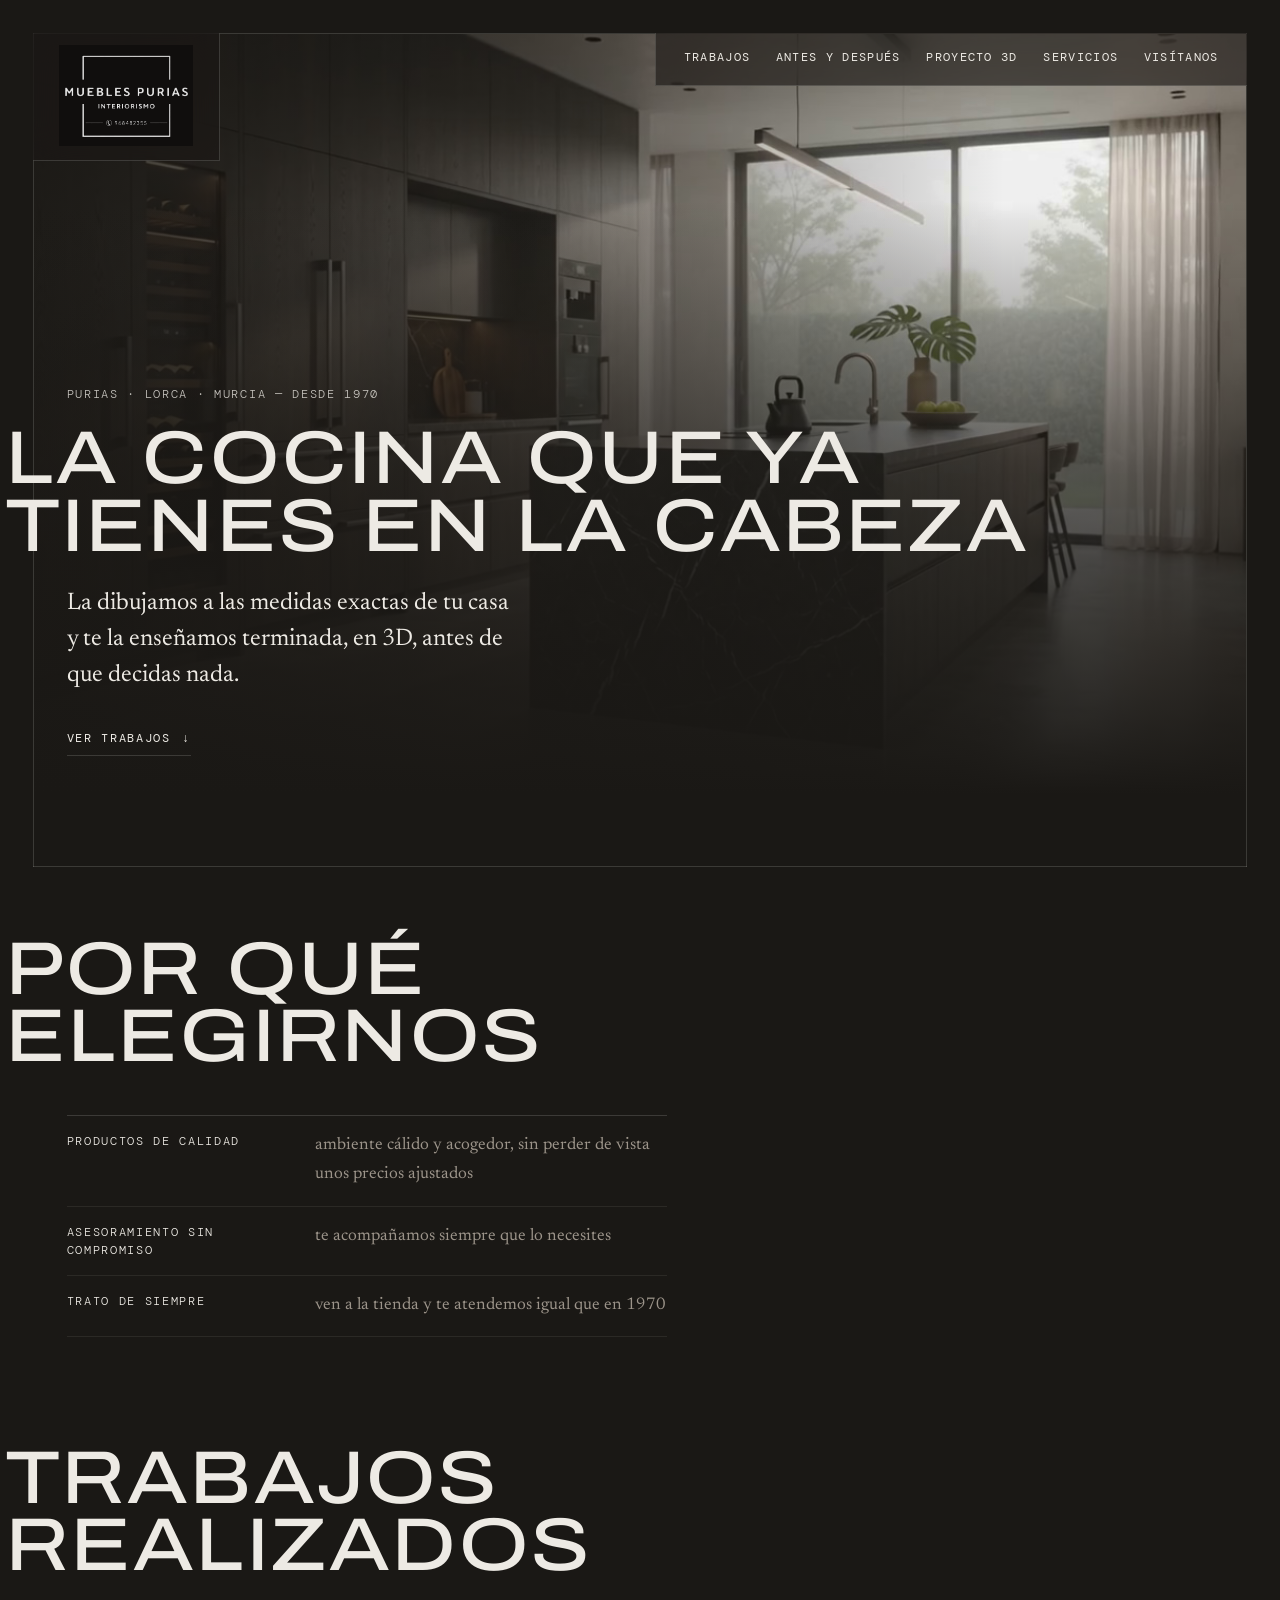
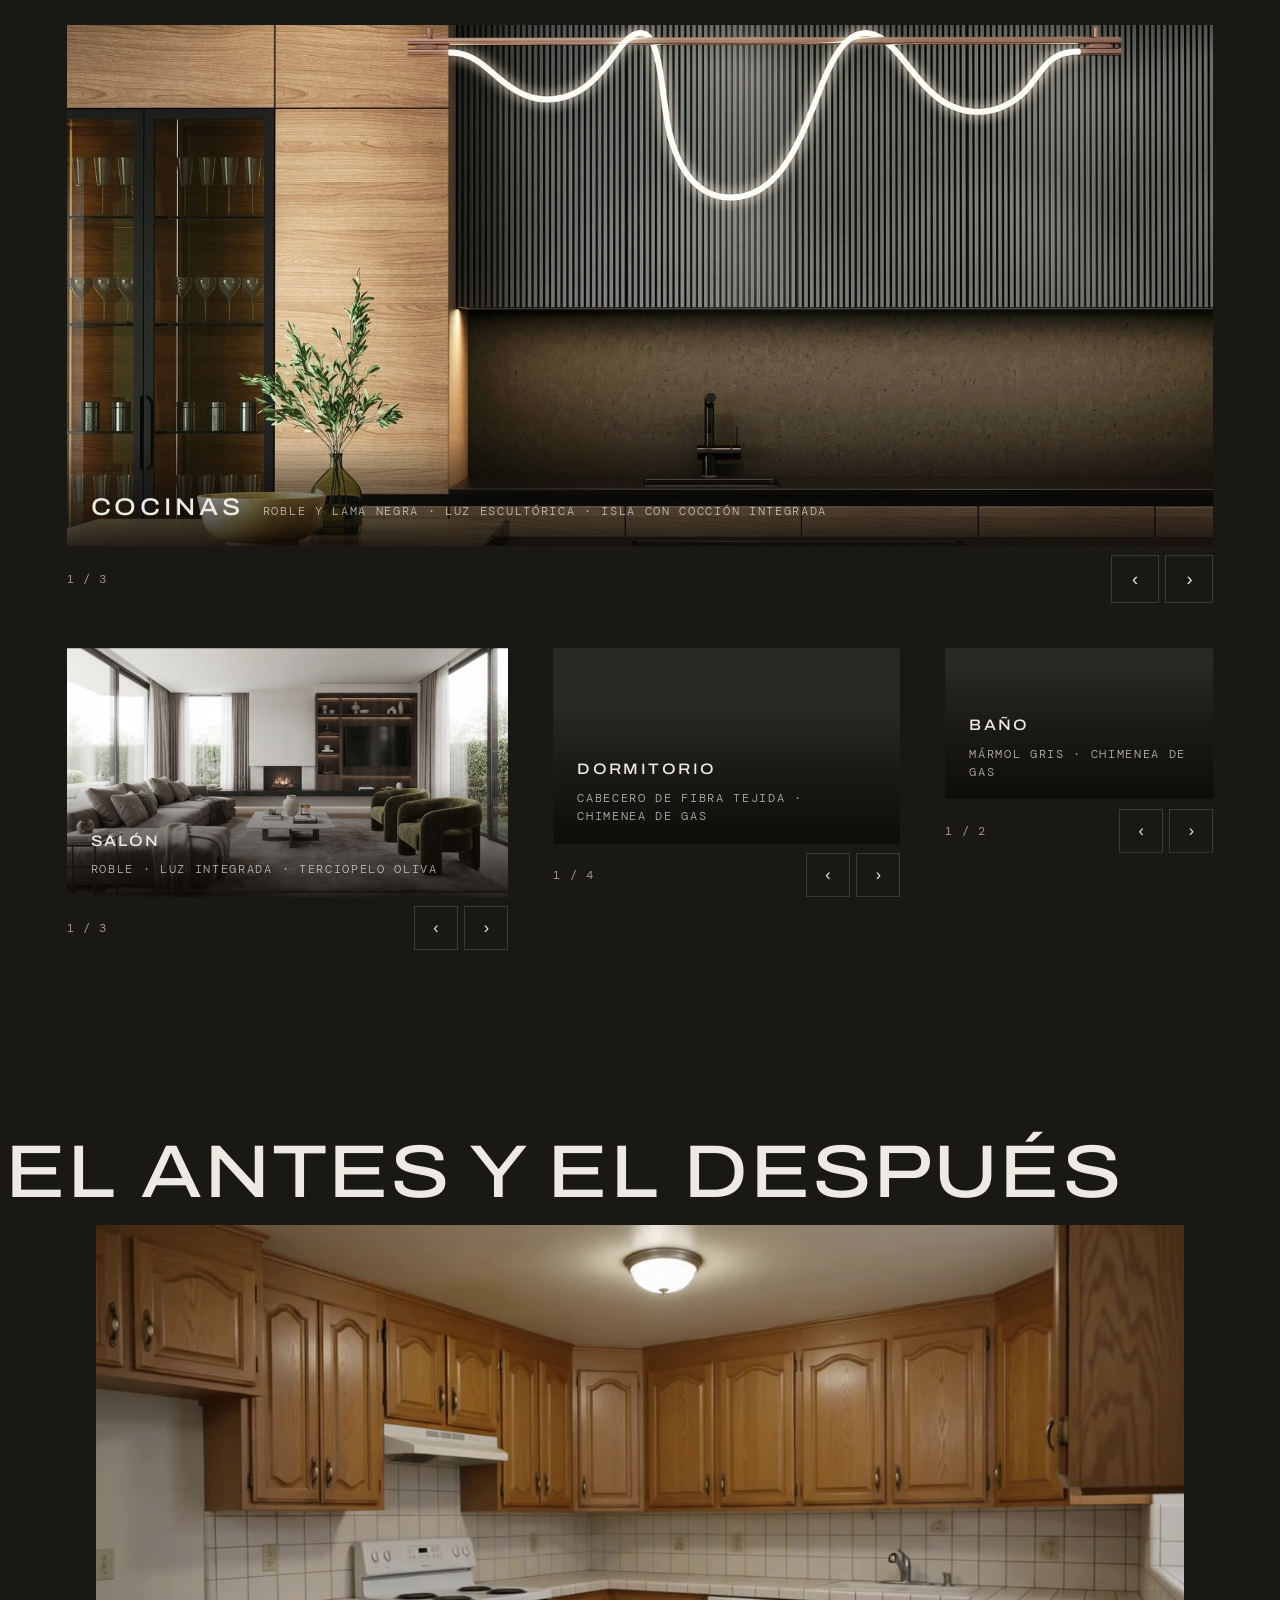
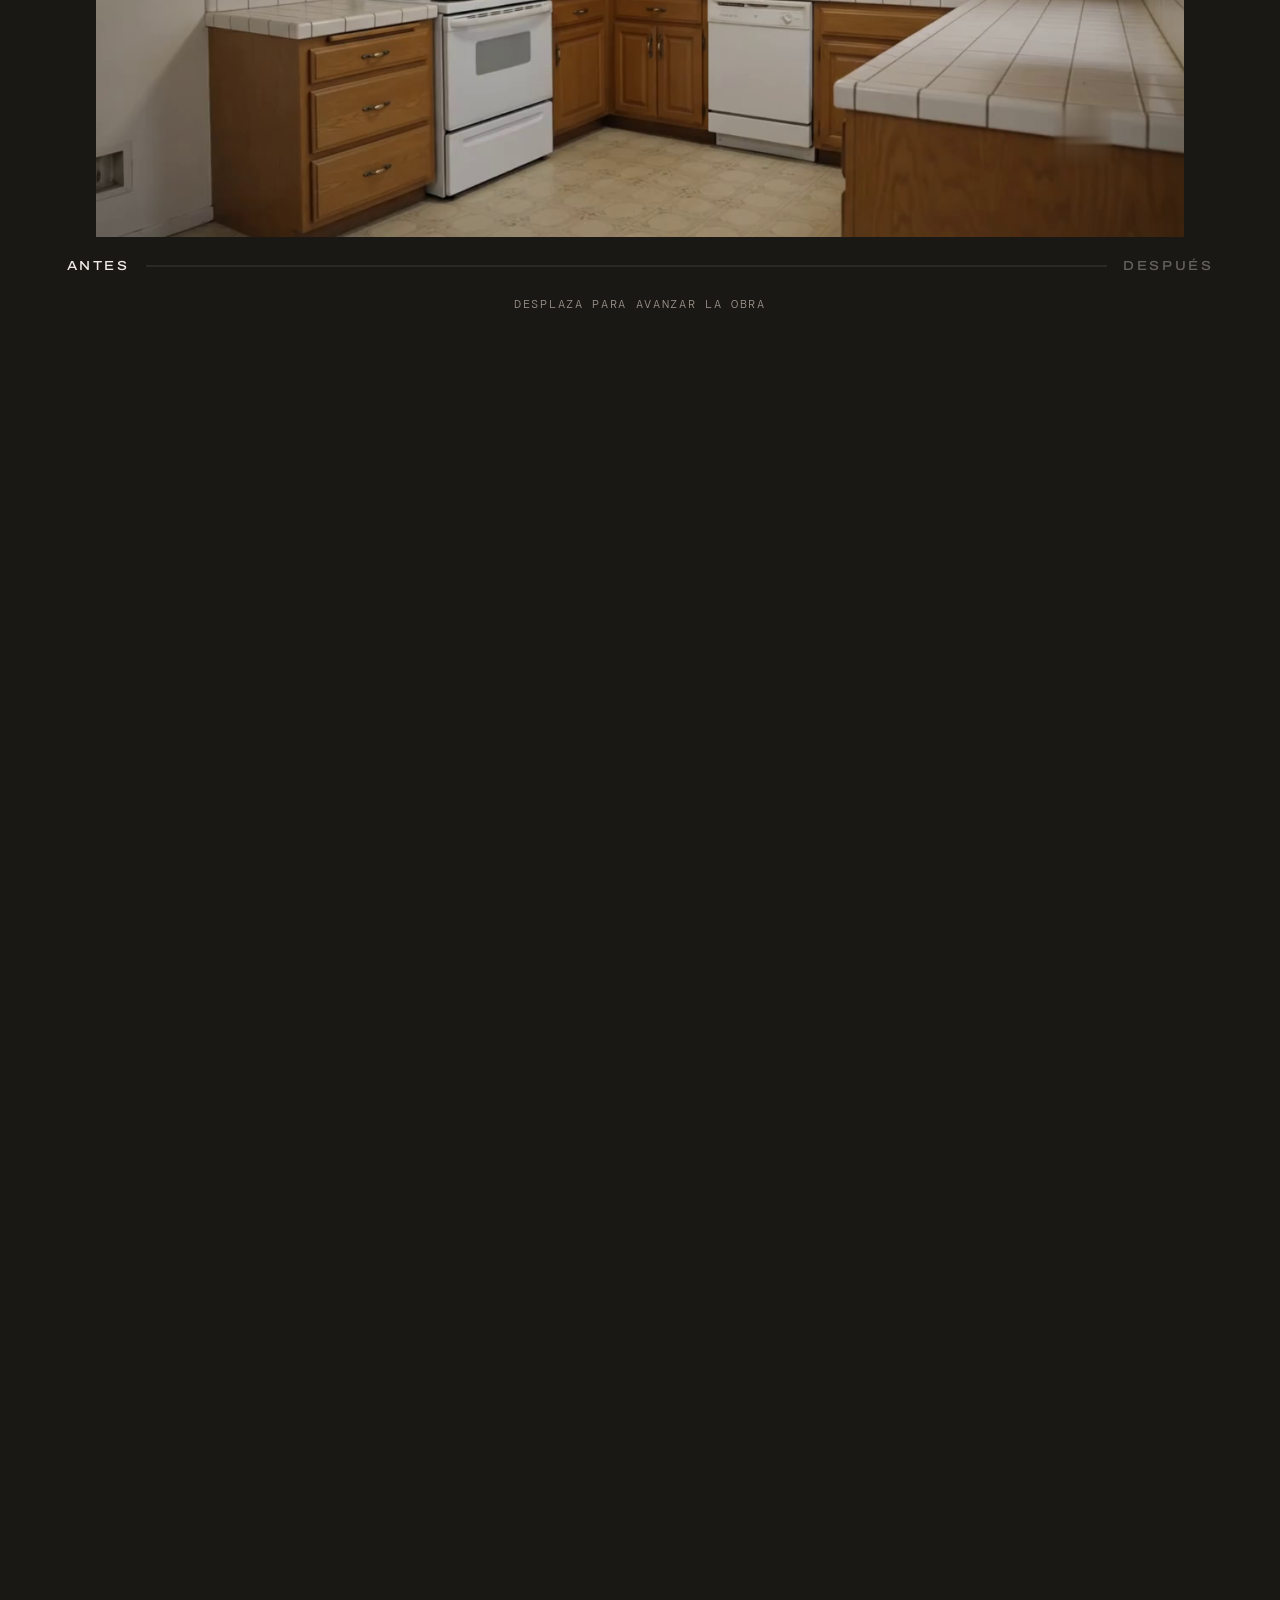
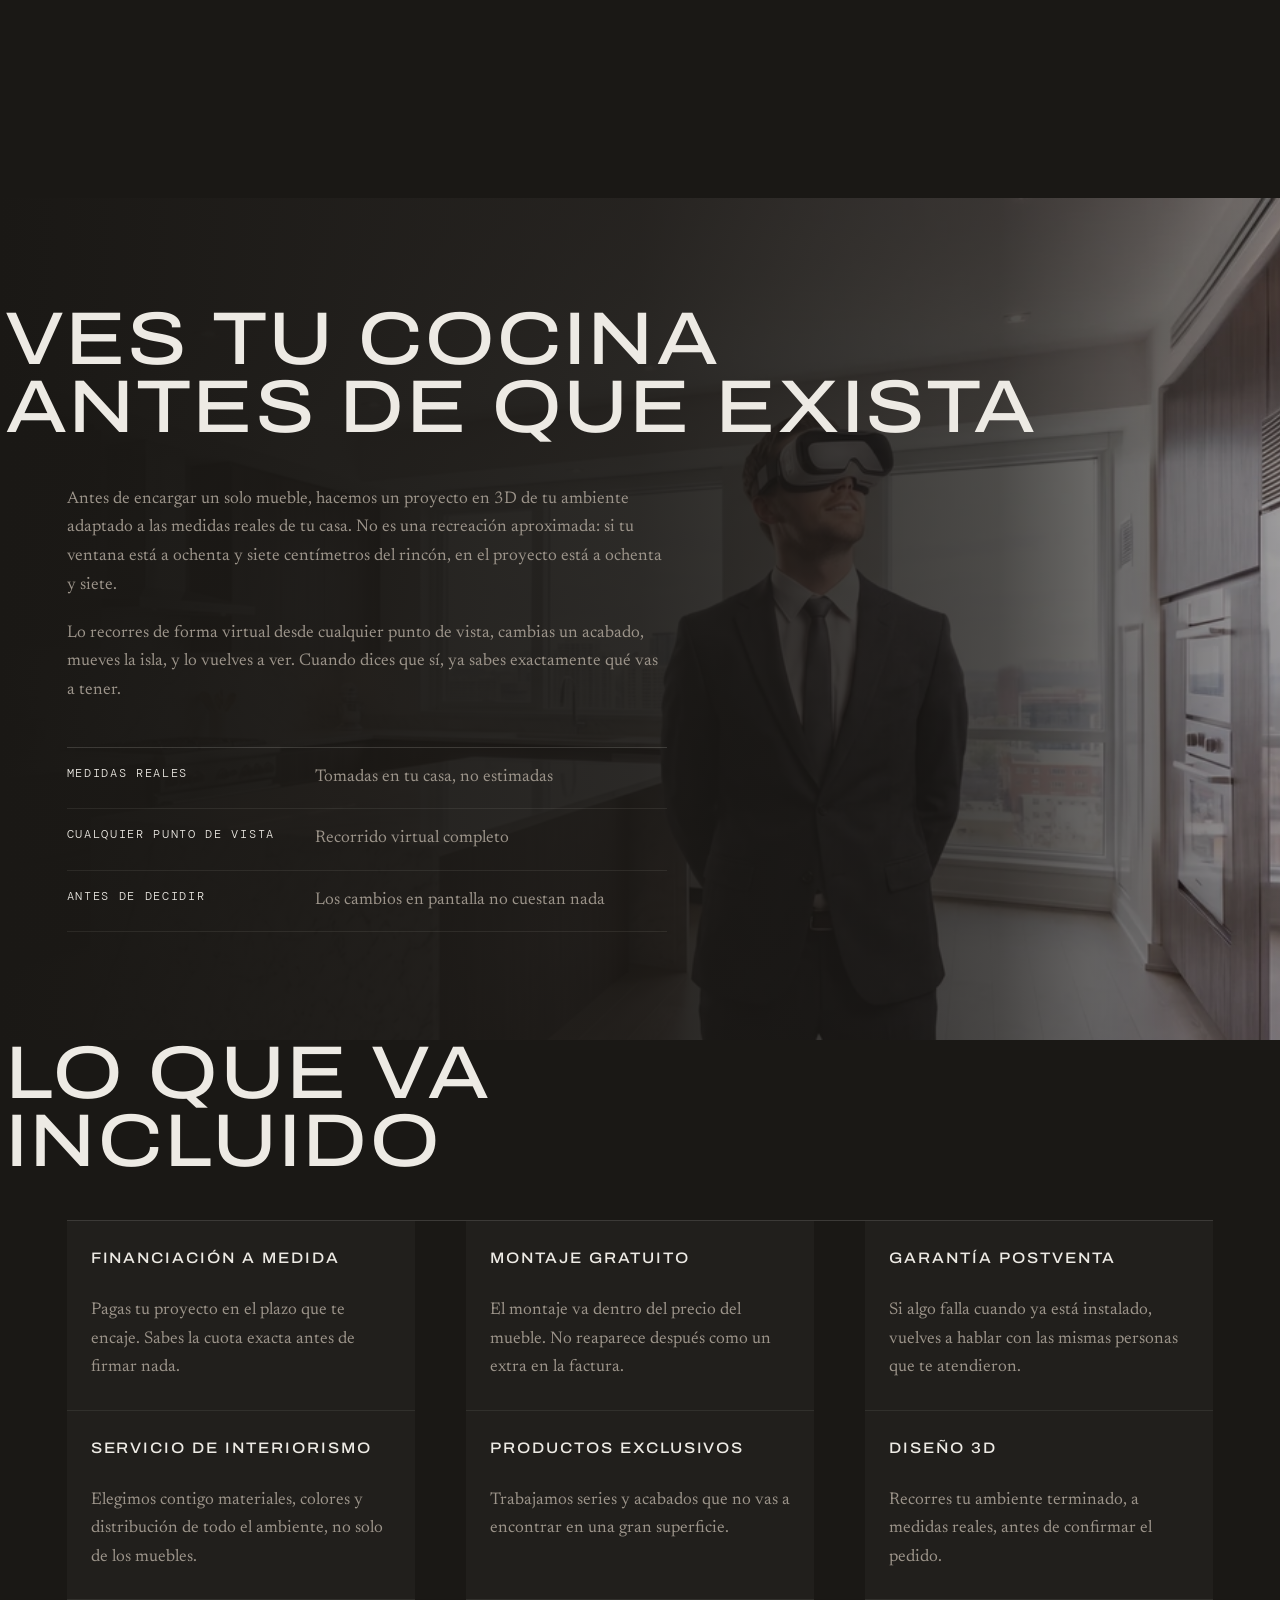
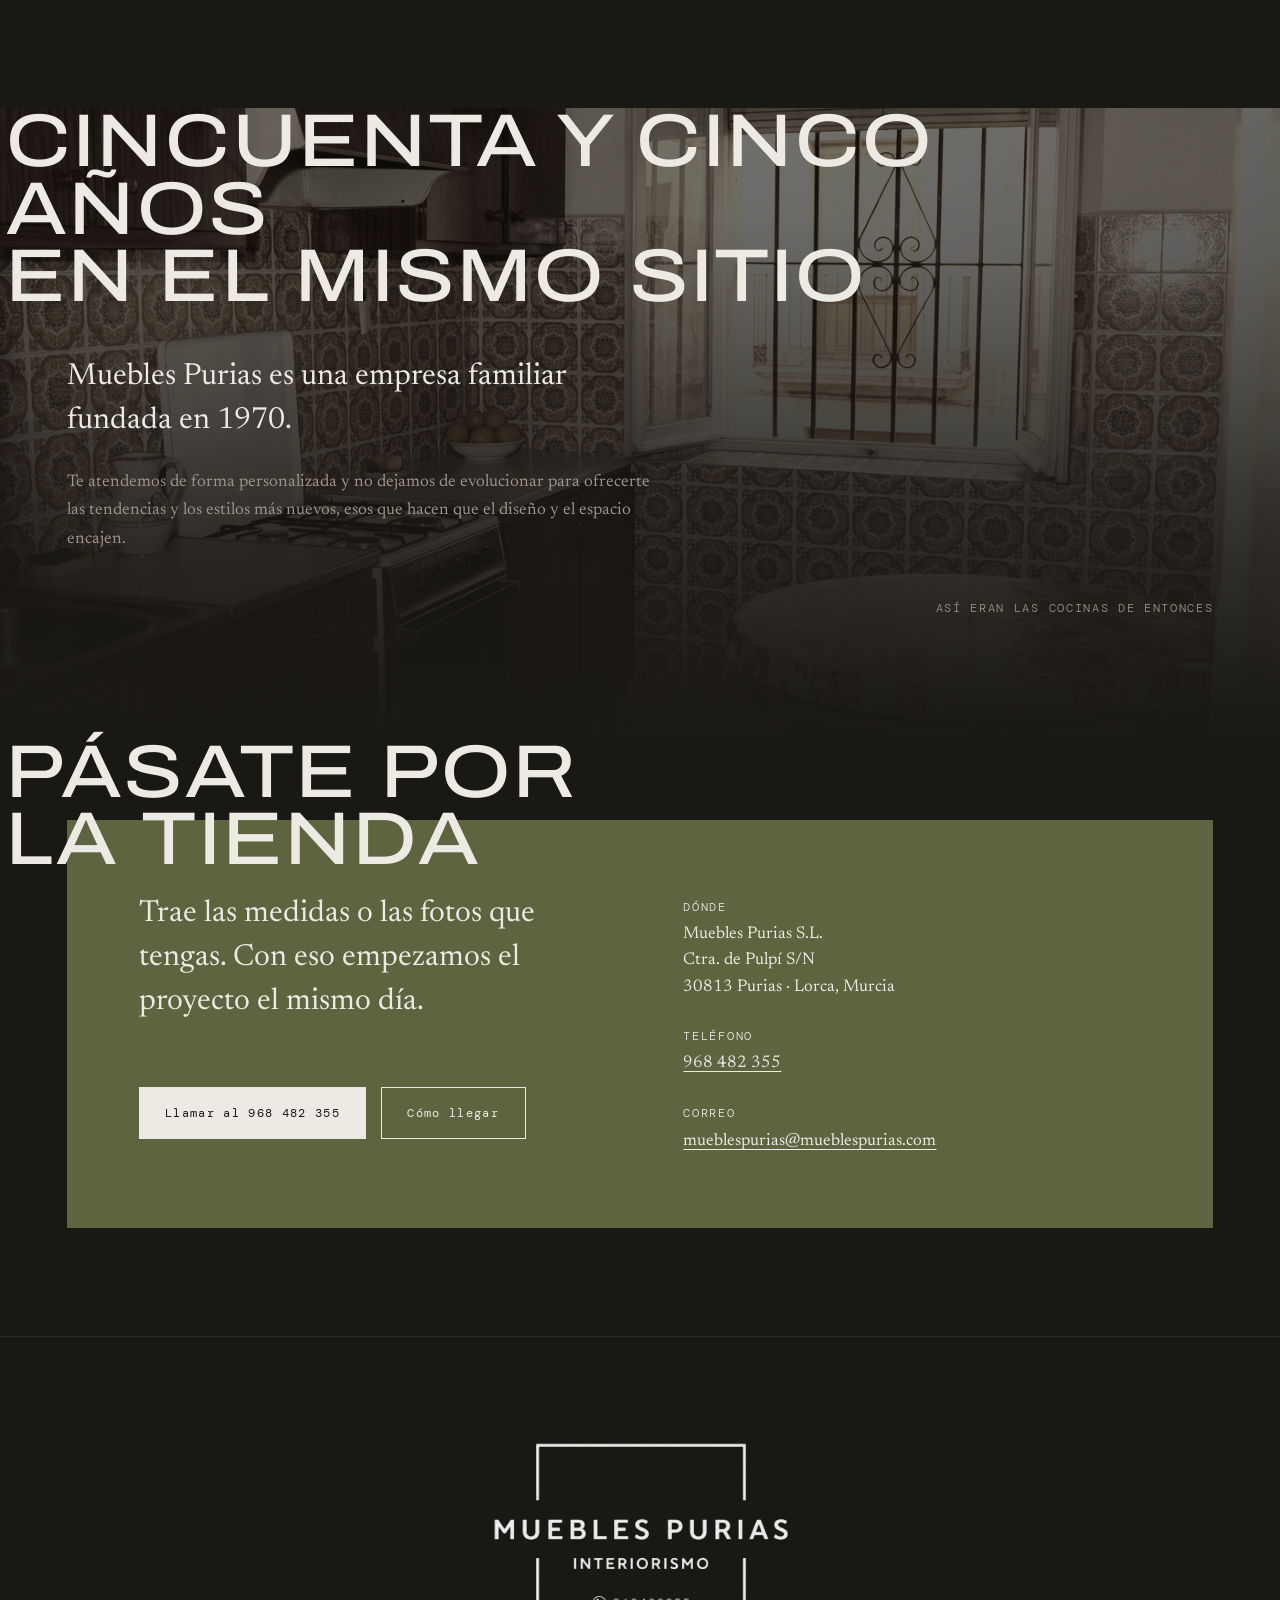
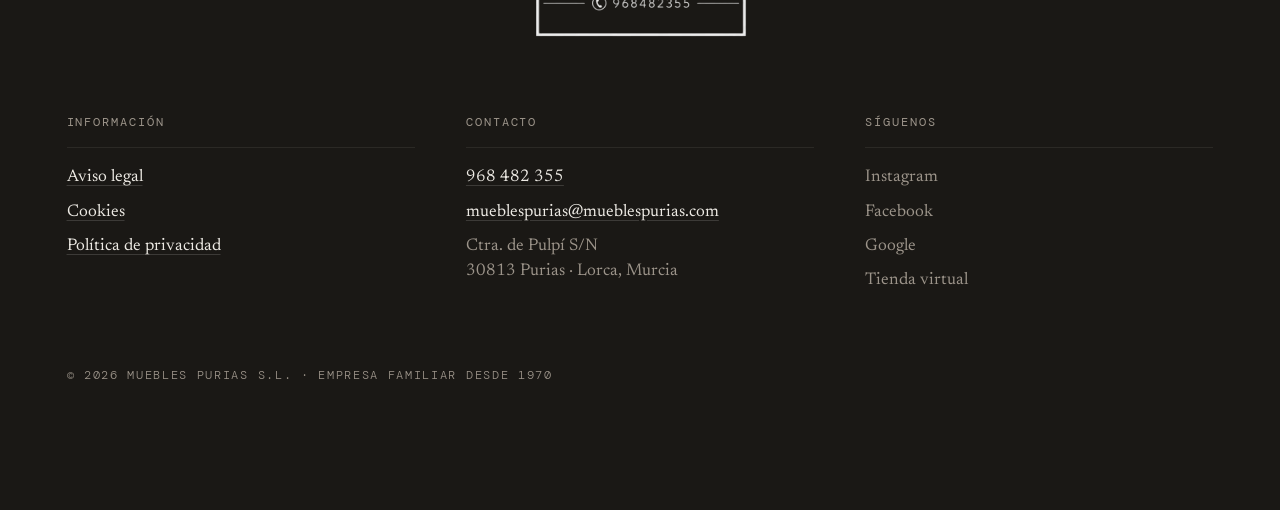
==== commit 7e130221: "Fusionar Espacios en Trabajos realizados, con visor a pantalla completa Trabajos realizados absorbe " ====
--- a/index.html
+++ b/index.html
@@ -56,7 +56,6 @@
   </a>
   <nav class="cabecera__nav" aria-label="Principal">
     <a href="#trabajos">Trabajos</a>
-    <a href="#espacios">Espacios</a>
     <a href="#reforma">Antes y después</a>
     <a href="#proyecto">Proyecto 3D</a>
     <a href="#servicios">Servicios</a>
@@ -99,143 +98,94 @@
   </section>
 
 
-  <!-- ─── TRABAJOS ─────────────────────────────────────────── -->
+  <!-- ─── TRABAJOS ─────────────────────────────────────────────────
+       Cocinas —la especialidad de la casa— ocupa su propia fila a
+       ancho completo; Salón, Dormitorio y Baño reparten la fila
+       siguiente en proporción desigual. Cada hueco es su propio
+       carrusel de scroll-snap nativo (funciona sin JavaScript), con un
+       título superpuesto a la foto y un contador «01 / 03» que
+       js/galeria.js mantiene al día. Pinchar cualquier foto abre el
+       visor a pantalla completa del final del body.
+       AVISO: la cocina de roble y el vestidor son fotografía real de
+       Purias; el resto de Salón, Dormitorio y Baño son generadas por
+       IA (firma C2PA de Google) — ver README. -->
   <section class="seccion" id="trabajos" aria-labelledby="t-trabajos">
     <h2 class="titulo" id="t-trabajos">Trabajos <br>realizados</h2>
 
     <div class="galeria">
 
-      <figure class="trabajo trabajo--principal reveal reveal--lateral">
-        <div class="trabajo__marco">
-          <!-- Dos encuadres del mismo original: panorámico en monitor,
-               más alto en móvil, donde una tira de 2,2:1 quedaría en un
-               hilo. El CSS cambia el «aspect-ratio» en el mismo punto. -->
-          <picture>
-            <source type="image/webp" media="(max-width: 900px)"
-              srcset="Recursos/optimizado/cocina-roble-alta-640.webp 640w,
-                      Recursos/optimizado/cocina-roble-alta-900.webp 900w"
-              sizes="100vw">
-            <source type="image/webp"
-              srcset="Recursos/optimizado/cocina-roble-ancha-1100.webp 1100w,
-                      Recursos/optimizado/cocina-roble-ancha-1600.webp 1600w,
-                      Recursos/optimizado/cocina-roble-ancha-2200.webp 2200w"
-              sizes="90vw">
-            <img src="Recursos/optimizado/cocina-roble-ancha-2200.jpg"
-                 width="2200" height="1000" loading="lazy" decoding="async"
-                 alt="Cocina contemporánea con frentes de roble claro y armarios altos de lama vertical negra. Sobre la isla, una lámpara lineal de perfil cobrizo con un tubo de luz ondulado que recorre toda la pared. Encimera de roble macizo con placa de cocción integrada, grifería negra, salpicadero de piedra oscura y vitrina acristalada con cristalería.">
-          </picture>
-        </div>
-        <figcaption class="trabajo__pie">
-          <span class="trabajo__tipo">Cocina</span>
-          <span class="dato">roble y lama negra · luz escultórica · isla con cocción integrada</span>
-        </figcaption>
-      </figure>
-
-      <figure class="trabajo trabajo--ancha reveal reveal--lateral">
-        <div class="trabajo__marco">
-          <picture>
-            <source type="image/webp"
-              srcset="Recursos/optimizado/trabajo2_salon-640.webp 640w,
-                      Recursos/optimizado/trabajo2_salon-1000.webp 1000w,
-                      Recursos/optimizado/trabajo2_salon-1408.webp 1408w"
-              sizes="(max-width: 900px) 100vw, 54vw">
-            <img src="Recursos/optimizado/trabajo2_salon-1408.jpg"
-                 width="1408" height="768" loading="lazy" decoding="async"
-                 alt="Salón luminoso con sofá modular en tono greige, mueble de televisión de nogal retroiluminado, chimenea empotrada, mesa baja de mármol y dos butacas de terciopelo verde oliva.">
-          </picture>
-        </div>
-        <figcaption class="trabajo__pie">
-          <span class="trabajo__tipo">Salón</span>
-          <span class="dato">roble · luz integrada · terciopelo oliva</span>
-        </figcaption>
-      </figure>
-
-      <figure class="trabajo trabajo--estrecha reveal reveal--lateral reveal--lateral-derecha">
-        <div class="trabajo__marco">
-          <picture>
-            <source type="image/webp"
-              srcset="Recursos/optimizado/trabajo3_vestidor-640.webp 640w,
-                      Recursos/optimizado/trabajo3_vestidor-1000.webp 1000w,
-                      Recursos/optimizado/trabajo3_vestidor-1408.webp 1408w"
-              sizes="(max-width: 900px) 100vw, 36vw">
-            <img src="Recursos/optimizado/trabajo3_vestidor-1408.jpg"
-                 width="1408" height="768" loading="lazy" decoding="async"
-                 alt="Vestidor con armarios de puertas de malla metálica en bronce, tiras de luz cálida en cada balda, isla central con encimera de mármol, banco de piel y suelo de madera oscura.">
-          </picture>
-        </div>
-        <figcaption class="trabajo__pie">
-          <span class="trabajo__tipo">Vestidor</span>
-          <span class="dato">malla de bronce · luz en cada balda</span>
-        </figcaption>
-      </figure>
-
-    </div>
-  </section>
-
-
-  <!-- ─── EXPLORA POR ESPACIO ──────────────────────────────────────
-       Mismas proporciones que la GALERÍA de «Trabajos realizados»
-       —fila propia y ancho completo para la cocina, el resto reparte
-       una segunda fila en proporción desigual— con .trabajo__pie y
-       .trabajo__tipo reutilizados tal cual para el pie de cada foto.
-       La diferencia con Trabajos es que cada hueco no es una foto
-       suelta: es su propio carrusel de scroll-snap nativo (funciona
-       sin JavaScript), con un contador «01 / 03» que se actualiza al
-       deslizar y que js/espacios.js mantiene al día.
-       AVISO: la cocina de roble y el vestidor son las mismas fotos que
-       «Trabajos realizados»; el resto son generadas por IA (firma C2PA
-       de Google) — ninguna es un trabajo real de Purias. Ver README.
-       role="group" en vez de <ul>/<li>: no hay <li> sueltos fuera de
-       <ul>/<ol>, así que esta estructura ya es HTML válido tal cual. -->
-  <section class="seccion espacios" id="espacios" aria-labelledby="t-espacios">
-    <h2 class="titulo" id="t-espacios">Explora por <br>espacio</h2>
-
-    <div class="espacios__lista" id="espacios-lista">
-
-      <article class="espacios__categoria espacios__categoria--principal reveal reveal--lateral" data-categoria="cocinas" id="espacios-panel-cocinas">
+      <article class="trabajo trabajo--principal reveal reveal--lateral" data-categoria="cocinas">
         <div class="carrusel">
           <div class="carrusel__pista" role="group" aria-label="Fotos de cocinas">
 
             <figure class="carrusel__foto">
-              <div class="carrusel__marco">
-                <picture>
-                  <source type="image/webp" srcset="Recursos/optimizado/cocina-roble-ancha-1100.webp">
-                  <img src="Recursos/optimizado/cocina-roble-ancha-2200.jpg" width="1100" height="500" loading="lazy" decoding="async"
-                       alt="Cocina contemporánea con frentes de roble claro y armarios altos de lama vertical negra, isla con lámpara lineal escultórica de perfil cobrizo y encimera de roble macizo.">
-                </picture>
-              </div>
-              <figcaption class="trabajo__pie">
-                <span class="trabajo__tipo">Cocinas</span>
-                <span class="dato">roble y lama negra · luz escultórica</span>
-              </figcaption>
-            </figure>
-
-            <figure class="carrusel__foto">
-              <div class="carrusel__marco">
-                <picture>
-                  <source type="image/webp" srcset="Recursos/optimizado/espacio-cocina-blanca-700.webp 700w, Recursos/optimizado/espacio-cocina-blanca-1050.webp 1050w" sizes="(max-width: 640px) 90vw, 32rem">
-                  <img src="Recursos/optimizado/espacio-cocina-blanca-1050.jpg" width="1050" height="700" loading="lazy" decoding="async"
-                       alt="Cocina blanca con isla de mármol veteado en tonos dorados a modo de cascada, azulejo biselado en la pared, suelo de roble y lámparas de latón colgantes.">
-                </picture>
-              </div>
-              <figcaption class="trabajo__pie">
-                <span class="trabajo__tipo">Cocinas</span>
-                <span class="dato">blanco y mármol veteado · latón</span>
-              </figcaption>
-            </figure>
-
-            <figure class="carrusel__foto">
-              <div class="carrusel__marco">
-                <picture>
-                  <source type="image/webp" srcset="Recursos/optimizado/espacio-cocina-negra-700.webp 700w, Recursos/optimizado/espacio-cocina-negra-1050.webp 1050w" sizes="(max-width: 640px) 90vw, 32rem">
-                  <img src="Recursos/optimizado/espacio-cocina-negra-1050.jpg" width="1050" height="700" loading="lazy" decoding="async"
-                       alt="Cocina en tonos negros con isla de mármol oscuro a modo de cascada, armarios superiores de cristal estriado, suelo de madera oscura y vistas a una ciudad al fondo.">
-                </picture>
-              </div>
-              <figcaption class="trabajo__pie">
-                <span class="trabajo__tipo">Cocinas</span>
-                <span class="dato">negro y mármol oscuro · cristal estriado</span>
-              </figcaption>
+              <button class="carrusel__abrir" type="button" aria-label="Ver Cocinas a pantalla completa, foto 1 de 3">
+                <div class="trabajo__marco">
+                  <!-- Dos encuadres del mismo original: panorámico en monitor,
+                       más alto en móvil, donde una tira de 2,2:1 quedaría en un
+                       hilo. El CSS cambia el «aspect-ratio» en el mismo punto. -->
+                  <picture>
+                    <source type="image/webp" media="(max-width: 900px)"
+                      srcset="Recursos/optimizado/cocina-roble-alta-640.webp 640w,
+                              Recursos/optimizado/cocina-roble-alta-900.webp 900w"
+                      sizes="100vw">
+                    <source type="image/webp"
+                      srcset="Recursos/optimizado/cocina-roble-ancha-1100.webp 1100w,
+                              Recursos/optimizado/cocina-roble-ancha-1600.webp 1600w,
+                              Recursos/optimizado/cocina-roble-ancha-2200.webp 2200w"
+                      sizes="90vw">
+                    <img src="Recursos/optimizado/cocina-roble-ancha-2200.jpg"
+                         width="2200" height="1000" loading="lazy" decoding="async"
+                         alt="Cocina contemporánea con frentes de roble claro y armarios altos de lama vertical negra. Sobre la isla, una lámpara lineal de perfil cobrizo con un tubo de luz ondulado que recorre toda la pared. Encimera de roble macizo con placa de cocción integrada, grifería negra, salpicadero de piedra oscura y vitrina acristalada con cristalería.">
+                  </picture>
+                </div>
+                <div class="trabajo__overlay">
+                  <span class="trabajo__tipo">Cocinas</span>
+                  <span class="dato">roble y lama negra · luz escultórica · isla con cocción integrada</span>
+                </div>
+              </button>
+            </figure>
+
+            <figure class="carrusel__foto">
+              <button class="carrusel__abrir" type="button" aria-label="Ver Cocinas a pantalla completa, foto 2 de 3">
+                <div class="trabajo__marco">
+                  <picture>
+                    <source type="image/webp"
+                      srcset="Recursos/optimizado/galeria-cocina-blanca-800.webp 800w,
+                              Recursos/optimizado/galeria-cocina-blanca-1400.webp 1400w,
+                              Recursos/optimizado/galeria-cocina-blanca-2200.webp 2200w"
+                      sizes="(max-width: 900px) 100vw, 90vw">
+                    <img src="Recursos/optimizado/galeria-cocina-blanca-2200.jpg"
+                         width="2200" height="1467" loading="lazy" decoding="async"
+                         alt="Cocina blanca con isla de mármol veteado en tonos dorados a modo de cascada, azulejo biselado en la pared, suelo de roble y lámparas de latón colgantes.">
+                  </picture>
+                </div>
+                <div class="trabajo__overlay">
+                  <span class="trabajo__tipo">Cocinas</span>
+                  <span class="dato">blanco y mármol veteado · latón</span>
+                </div>
+              </button>
+            </figure>
+
+            <figure class="carrusel__foto">
+              <button class="carrusel__abrir" type="button" aria-label="Ver Cocinas a pantalla completa, foto 3 de 3">
+                <div class="trabajo__marco">
+                  <picture>
+                    <source type="image/webp"
+                      srcset="Recursos/optimizado/galeria-cocina-negra-800.webp 800w,
+                              Recursos/optimizado/galeria-cocina-negra-1400.webp 1400w,
+                              Recursos/optimizado/galeria-cocina-negra-2200.webp 2200w"
+                      sizes="(max-width: 900px) 100vw, 90vw">
+                    <img src="Recursos/optimizado/galeria-cocina-negra-2200.jpg"
+                         width="2200" height="1467" loading="lazy" decoding="async"
+                         alt="Cocina en tonos negros con isla de mármol oscuro a modo de cascada, armarios superiores de cristal estriado, suelo de madera oscura y vistas a una ciudad al fondo.">
+                  </picture>
+                </div>
+                <div class="trabajo__overlay">
+                  <span class="trabajo__tipo">Cocinas</span>
+                  <span class="dato">negro y mármol oscuro · cristal estriado</span>
+                </div>
+              </button>
             </figure>
 
           </div>
@@ -249,50 +199,71 @@
         </div>
       </article>
 
-      <article class="espacios__categoria reveal reveal--lateral" data-categoria="salon" id="espacios-panel-salon">
+      <article class="trabajo reveal reveal--lateral" data-categoria="salon">
         <div class="carrusel">
           <div class="carrusel__pista" role="group" aria-label="Fotos de salón">
 
             <figure class="carrusel__foto">
-              <div class="carrusel__marco">
-                <picture>
-                  <source type="image/webp" srcset="Recursos/optimizado/espacio-salon-1-700.webp 700w, Recursos/optimizado/espacio-salon-1-1050.webp 1050w" sizes="(max-width: 640px) 90vw, 32rem">
-                  <img src="Recursos/optimizado/espacio-salon-1-1050.jpg" width="1050" height="700" loading="lazy" decoding="async"
-                       alt="Salón con panel de nogal que integra televisor, armarios y estanterías iluminadas, suelo de parqué en espiga y sofá tapizado en primer plano.">
-                </picture>
-              </div>
-              <figcaption class="trabajo__pie">
-                <span class="trabajo__tipo">Salón</span>
-                <span class="dato">nogal integral · parqué en espiga</span>
-              </figcaption>
-            </figure>
-
-            <figure class="carrusel__foto">
-              <div class="carrusel__marco">
-                <picture>
-                  <source type="image/webp" srcset="Recursos/optimizado/espacio-salon-2-700.webp 700w, Recursos/optimizado/espacio-salon-2-1050.webp 1050w" sizes="(max-width: 640px) 90vw, 32rem">
-                  <img src="Recursos/optimizado/espacio-salon-2-1050.jpg" width="1050" height="700" loading="lazy" decoding="async"
-                       alt="Salón en tonos oscuros con sofá curvo de terciopelo azul marino, dos butacas de piel marrón, mesas de centro redondas en mármol negro y latón, y ventanales con vistas a los rascacielos de la ciudad.">
-                </picture>
-              </div>
-              <figcaption class="trabajo__pie">
-                <span class="trabajo__tipo">Salón</span>
-                <span class="dato">terciopelo azul marino · vistas a la ciudad</span>
-              </figcaption>
-            </figure>
-
-            <figure class="carrusel__foto">
-              <div class="carrusel__marco">
-                <picture>
-                  <source type="image/webp" srcset="Recursos/optimizado/espacio-salon-3-700.webp 700w, Recursos/optimizado/espacio-salon-3-1050.webp 1050w" sizes="(max-width: 640px) 90vw, 32rem">
-                  <img src="Recursos/optimizado/espacio-salon-3-1050.jpg" width="1050" height="700" loading="lazy" decoding="async"
-                       alt="Salón luminoso con sofá curvo color crudo, butacas de piel cognac, mesa de centro de travertino y ventanales de suelo a techo con vistas a un bosque de pinos al atardecer.">
-                </picture>
-              </div>
-              <figcaption class="trabajo__pie">
-                <span class="trabajo__tipo">Salón</span>
-                <span class="dato">travertino y piel cognac · vistas al bosque</span>
-              </figcaption>
+              <button class="carrusel__abrir" type="button" aria-label="Ver Salón a pantalla completa, foto 1 de 3">
+                <div class="trabajo__marco">
+                  <picture>
+                    <source type="image/webp"
+                      srcset="Recursos/optimizado/trabajo2_salon-640.webp 640w,
+                              Recursos/optimizado/trabajo2_salon-1000.webp 1000w,
+                              Recursos/optimizado/trabajo2_salon-1408.webp 1408w"
+                      sizes="(max-width: 900px) 100vw, 38vw">
+                    <img src="Recursos/optimizado/trabajo2_salon-1408.jpg"
+                         width="1408" height="768" loading="lazy" decoding="async"
+                         alt="Salón luminoso con sofá modular en tono greige, mueble de televisión de nogal retroiluminado, chimenea empotrada, mesa baja de mármol y dos butacas de terciopelo verde oliva.">
+                  </picture>
+                </div>
+                <div class="trabajo__overlay">
+                  <span class="trabajo__tipo">Salón</span>
+                  <span class="dato">roble · luz integrada · terciopelo oliva</span>
+                </div>
+              </button>
+            </figure>
+
+            <figure class="carrusel__foto">
+              <button class="carrusel__abrir" type="button" aria-label="Ver Salón a pantalla completa, foto 2 de 3">
+                <div class="trabajo__marco">
+                  <picture>
+                    <source type="image/webp"
+                      srcset="Recursos/optimizado/galeria-salon-2-800.webp 800w,
+                              Recursos/optimizado/galeria-salon-2-1400.webp 1400w,
+                              Recursos/optimizado/galeria-salon-2-2200.webp 2200w"
+                      sizes="(max-width: 900px) 100vw, 38vw">
+                    <img src="Recursos/optimizado/galeria-salon-2-2200.jpg"
+                         width="2200" height="1467" loading="lazy" decoding="async"
+                         alt="Salón en tonos oscuros con sofá curvo de terciopelo azul marino, dos butacas de piel marrón, mesas de centro redondas en mármol negro y latón, y ventanales con vistas a los rascacielos de la ciudad.">
+                  </picture>
+                </div>
+                <div class="trabajo__overlay">
+                  <span class="trabajo__tipo">Salón</span>
+                  <span class="dato">terciopelo azul marino · vistas a la ciudad</span>
+                </div>
+              </button>
+            </figure>
+
+            <figure class="carrusel__foto">
+              <button class="carrusel__abrir" type="button" aria-label="Ver Salón a pantalla completa, foto 3 de 3">
+                <div class="trabajo__marco">
+                  <picture>
+                    <source type="image/webp"
+                      srcset="Recursos/optimizado/galeria-salon-3-800.webp 800w,
+                              Recursos/optimizado/galeria-salon-3-1400.webp 1400w,
+                              Recursos/optimizado/galeria-salon-3-2200.webp 2200w"
+                      sizes="(max-width: 900px) 100vw, 38vw">
+                    <img src="Recursos/optimizado/galeria-salon-3-2200.jpg"
+                         width="2200" height="1467" loading="lazy" decoding="async"
+                         alt="Salón luminoso con sofá curvo color crudo, butacas de piel cognac, mesa de centro de travertino y ventanales de suelo a techo con vistas a un bosque de pinos al atardecer.">
+                  </picture>
+                </div>
+                <div class="trabajo__overlay">
+                  <span class="trabajo__tipo">Salón</span>
+                  <span class="dato">travertino y piel cognac · vistas al bosque</span>
+                </div>
+              </button>
             </figure>
 
           </div>
@@ -306,64 +277,92 @@
         </div>
       </article>
 
-      <article class="espacios__categoria reveal reveal--lateral" data-categoria="dormitorio" id="espacios-panel-dormitorio">
+      <article class="trabajo reveal reveal--lateral" data-categoria="dormitorio">
         <div class="carrusel">
           <div class="carrusel__pista" role="group" aria-label="Fotos de dormitorio">
 
             <figure class="carrusel__foto">
-              <div class="carrusel__marco">
-                <picture>
-                  <source type="image/webp" srcset="Recursos/optimizado/espacio-dormitorio-1-700.webp 700w, Recursos/optimizado/espacio-dormitorio-1-1050.webp 1050w" sizes="(max-width: 640px) 90vw, 32rem">
-                  <img src="Recursos/optimizado/espacio-dormitorio-1-1050.jpg" width="1050" height="700" loading="lazy" decoding="async"
-                       alt="Dormitorio principal con cabecero de fibra tejida a dos aguas, cama de plataforma en madera, chimenea de gas empotrada y balcón acristalado con vistas a la ciudad al anochecer.">
-                </picture>
-              </div>
-              <figcaption class="trabajo__pie">
-                <span class="trabajo__tipo">Dormitorio</span>
-                <span class="dato">cabecero de fibra tejida · chimenea de gas</span>
-              </figcaption>
-            </figure>
-
-            <figure class="carrusel__foto">
-              <div class="carrusel__marco">
-                <picture>
-                  <source type="image/webp" srcset="Recursos/optimizado/trabajo3_vestidor-1000.webp">
-                  <img src="Recursos/optimizado/trabajo3_vestidor-1408.jpg" width="1000" height="545" loading="lazy" decoding="async"
-                       alt="Vestidor con armarios de puertas de malla metálica en bronce, tiras de luz cálida en cada balda, isla central con encimera de mármol, banco de piel y suelo de madera oscura.">
-                </picture>
-              </div>
-              <figcaption class="trabajo__pie">
-                <span class="trabajo__tipo">Dormitorio</span>
-                <span class="dato">malla de bronce · luz en cada balda</span>
-              </figcaption>
-            </figure>
-
-            <figure class="carrusel__foto">
-              <div class="carrusel__marco">
-                <picture>
-                  <source type="image/webp" srcset="Recursos/optimizado/espacio-dormitorio-3-700.webp 700w, Recursos/optimizado/espacio-dormitorio-3-1050.webp 1050w" sizes="(max-width: 640px) 90vw, 32rem">
-                  <img src="Recursos/optimizado/espacio-dormitorio-3-1050.jpg" width="1050" height="700" loading="lazy" decoding="async"
-                       alt="Dormitorio infantil con litera de madera clara, cajoneras en rosa y verde salvia, estantería con juguetes y una alfombra redonda de rayas.">
-                </picture>
-              </div>
-              <figcaption class="trabajo__pie">
-                <span class="trabajo__tipo">Dormitorio</span>
-                <span class="dato">litera infantil · tonos pastel</span>
-              </figcaption>
-            </figure>
-
-            <figure class="carrusel__foto">
-              <div class="carrusel__marco">
-                <picture>
-                  <source type="image/webp" srcset="Recursos/optimizado/espacio-dormitorio-4-700.webp 700w, Recursos/optimizado/espacio-dormitorio-4-1050.webp 1050w" sizes="(max-width: 640px) 90vw, 32rem">
-                  <img src="Recursos/optimizado/espacio-dormitorio-4-1050.jpg" width="1050" height="700" loading="lazy" decoding="async"
-                       alt="Dormitorio con un mural en acuarela de fondo, cama de nogal, sillón de piel reclinable y una pared de cristal que da a un jardín japonés de musgo y rocas.">
-                </picture>
-              </div>
-              <figcaption class="trabajo__pie">
-                <span class="trabajo__tipo">Dormitorio</span>
-                <span class="dato">mural en acuarela · jardín japonés</span>
-              </figcaption>
+              <button class="carrusel__abrir" type="button" aria-label="Ver Dormitorio a pantalla completa, foto 1 de 4">
+                <div class="trabajo__marco">
+                  <picture>
+                    <source type="image/webp"
+                      srcset="Recursos/optimizado/galeria-dormitorio-1-800.webp 800w,
+                              Recursos/optimizado/galeria-dormitorio-1-1400.webp 1400w,
+                              Recursos/optimizado/galeria-dormitorio-1-2200.webp 2200w"
+                      sizes="(max-width: 900px) 100vw, 30vw">
+                    <img src="Recursos/optimizado/galeria-dormitorio-1-2200.jpg"
+                         width="2200" height="1467" loading="lazy" decoding="async"
+                         alt="Dormitorio principal con cabecero de fibra tejida a dos aguas, cama de plataforma en madera, chimenea de gas empotrada y balcón acristalado con vistas a la ciudad al anochecer.">
+                  </picture>
+                </div>
+                <div class="trabajo__overlay">
+                  <span class="trabajo__tipo">Dormitorio</span>
+                  <span class="dato">cabecero de fibra tejida · chimenea de gas</span>
+                </div>
+              </button>
+            </figure>
+
+            <figure class="carrusel__foto">
+              <button class="carrusel__abrir" type="button" aria-label="Ver Dormitorio a pantalla completa, foto 2 de 4">
+                <div class="trabajo__marco">
+                  <picture>
+                    <source type="image/webp"
+                      srcset="Recursos/optimizado/trabajo3_vestidor-640.webp 640w,
+                              Recursos/optimizado/trabajo3_vestidor-1000.webp 1000w,
+                              Recursos/optimizado/trabajo3_vestidor-1408.webp 1408w"
+                      sizes="(max-width: 900px) 100vw, 30vw">
+                    <img src="Recursos/optimizado/trabajo3_vestidor-1408.jpg"
+                         width="1408" height="768" loading="lazy" decoding="async"
+                         alt="Vestidor con armarios de puertas de malla metálica en bronce, tiras de luz cálida en cada balda, isla central con encimera de mármol, banco de piel y suelo de madera oscura.">
+                  </picture>
+                </div>
+                <div class="trabajo__overlay">
+                  <span class="trabajo__tipo">Dormitorio</span>
+                  <span class="dato">malla de bronce · luz en cada balda</span>
+                </div>
+              </button>
+            </figure>
+
+            <figure class="carrusel__foto">
+              <button class="carrusel__abrir" type="button" aria-label="Ver Dormitorio a pantalla completa, foto 3 de 4">
+                <div class="trabajo__marco">
+                  <picture>
+                    <source type="image/webp"
+                      srcset="Recursos/optimizado/galeria-dormitorio-3-800.webp 800w,
+                              Recursos/optimizado/galeria-dormitorio-3-1400.webp 1400w,
+                              Recursos/optimizado/galeria-dormitorio-3-2200.webp 2200w"
+                      sizes="(max-width: 900px) 100vw, 30vw">
+                    <img src="Recursos/optimizado/galeria-dormitorio-3-2200.jpg"
+                         width="2200" height="1467" loading="lazy" decoding="async"
+                         alt="Dormitorio infantil con litera de madera clara, cajoneras en rosa y verde salvia, estantería con juguetes y una alfombra redonda de rayas.">
+                  </picture>
+                </div>
+                <div class="trabajo__overlay">
+                  <span class="trabajo__tipo">Dormitorio</span>
+                  <span class="dato">litera infantil · tonos pastel</span>
+                </div>
+              </button>
+            </figure>
+
+            <figure class="carrusel__foto">
+              <button class="carrusel__abrir" type="button" aria-label="Ver Dormitorio a pantalla completa, foto 4 de 4">
+                <div class="trabajo__marco">
+                  <picture>
+                    <source type="image/webp"
+                      srcset="Recursos/optimizado/galeria-dormitorio-4-800.webp 800w,
+                              Recursos/optimizado/galeria-dormitorio-4-1400.webp 1400w,
+                              Recursos/optimizado/galeria-dormitorio-4-2200.webp 2200w"
+                      sizes="(max-width: 900px) 100vw, 30vw">
+                    <img src="Recursos/optimizado/galeria-dormitorio-4-2200.jpg"
+                         width="2200" height="1467" loading="lazy" decoding="async"
+                         alt="Dormitorio con un mural en acuarela de fondo, cama de nogal, sillón de piel reclinable y una pared de cristal que da a un jardín japonés de musgo y rocas.">
+                  </picture>
+                </div>
+                <div class="trabajo__overlay">
+                  <span class="trabajo__tipo">Dormitorio</span>
+                  <span class="dato">mural en acuarela · jardín japonés</span>
+                </div>
+              </button>
             </figure>
 
           </div>
@@ -377,36 +376,50 @@
         </div>
       </article>
 
-      <article class="espacios__categoria reveal reveal--lateral reveal--lateral-derecha" data-categoria="bano" id="espacios-panel-bano">
+      <article class="trabajo reveal reveal--lateral reveal--lateral-derecha" data-categoria="bano">
         <div class="carrusel">
           <div class="carrusel__pista" role="group" aria-label="Fotos de baño">
 
             <figure class="carrusel__foto">
-              <div class="carrusel__marco">
-                <picture>
-                  <source type="image/webp" srcset="Recursos/optimizado/espacio-bano-1-700.webp 700w, Recursos/optimizado/espacio-bano-1-1050.webp 1050w" sizes="(max-width: 640px) 90vw, 32rem">
-                  <img src="Recursos/optimizado/espacio-bano-1-1050.jpg" width="1050" height="700" loading="lazy" decoding="async"
-                       alt="Baño de mármol gris con doble lavabo de sobre encimera sobre mueble de nogal, chimenea de gas empotrada, ducha acristalada y bañera exenta.">
-                </picture>
-              </div>
-              <figcaption class="trabajo__pie">
-                <span class="trabajo__tipo">Baño</span>
-                <span class="dato">mármol gris · chimenea de gas</span>
-              </figcaption>
-            </figure>
-
-            <figure class="carrusel__foto">
-              <div class="carrusel__marco">
-                <picture>
-                  <source type="image/webp" srcset="Recursos/optimizado/espacio-bano-2-700.webp 700w, Recursos/optimizado/espacio-bano-2-1050.webp 1050w" sizes="(max-width: 640px) 90vw, 32rem">
-                  <img src="Recursos/optimizado/espacio-bano-2-1050.jpg" width="1050" height="700" loading="lazy" decoding="async"
-                       alt="Baño con mueble de lavabo azul marino, espejo redondo retroiluminado, grifería negra y ducha con paredes de mosaico gris tras una mampara de cristal.">
-                </picture>
-              </div>
-              <figcaption class="trabajo__pie">
-                <span class="trabajo__tipo">Baño</span>
-                <span class="dato">azul marino · mosaico gris</span>
-              </figcaption>
+              <button class="carrusel__abrir" type="button" aria-label="Ver Baño a pantalla completa, foto 1 de 2">
+                <div class="trabajo__marco">
+                  <picture>
+                    <source type="image/webp"
+                      srcset="Recursos/optimizado/galeria-bano-1-800.webp 800w,
+                              Recursos/optimizado/galeria-bano-1-1400.webp 1400w,
+                              Recursos/optimizado/galeria-bano-1-2200.webp 2200w"
+                      sizes="(max-width: 900px) 100vw, 23vw">
+                    <img src="Recursos/optimizado/galeria-bano-1-2200.jpg"
+                         width="2200" height="1467" loading="lazy" decoding="async"
+                         alt="Baño de mármol gris con doble lavabo de sobre encimera sobre mueble de nogal, chimenea de gas empotrada, ducha acristalada y bañera exenta.">
+                  </picture>
+                </div>
+                <div class="trabajo__overlay">
+                  <span class="trabajo__tipo">Baño</span>
+                  <span class="dato">mármol gris · chimenea de gas</span>
+                </div>
+              </button>
+            </figure>
+
+            <figure class="carrusel__foto">
+              <button class="carrusel__abrir" type="button" aria-label="Ver Baño a pantalla completa, foto 2 de 2">
+                <div class="trabajo__marco">
+                  <picture>
+                    <source type="image/webp"
+                      srcset="Recursos/optimizado/galeria-bano-2-800.webp 800w,
+                              Recursos/optimizado/galeria-bano-2-1400.webp 1400w,
+                              Recursos/optimizado/galeria-bano-2-2200.webp 2200w"
+                      sizes="(max-width: 900px) 100vw, 23vw">
+                    <img src="Recursos/optimizado/galeria-bano-2-2200.jpg"
+                         width="2200" height="1467" loading="lazy" decoding="async"
+                         alt="Baño con mueble de lavabo azul marino, espejo redondo retroiluminado, grifería negra y ducha con paredes de mosaico gris tras una mampara de cristal.">
+                  </picture>
+                </div>
+                <div class="trabajo__overlay">
+                  <span class="trabajo__tipo">Baño</span>
+                  <span class="dato">azul marino · mosaico gris</span>
+                </div>
+              </button>
             </figure>
 
           </div>
@@ -422,6 +435,22 @@
 
     </div>
   </section>
+
+  <!-- ─── VISOR · pantalla completa ────────────────────────────────
+       Vacío en el HTML a propósito: js/galeria.js lo rellena clonando
+       el <picture> ya presente en la tarjeta que se pinchó, así que no
+       hay ninguna URL de imagen duplicada aquí. Si JavaScript no carga,
+       este bloque no se ve nunca —los botones «carrusel__abrir» siguen
+       siendo botones normales, sin comportamiento, y la galería de
+       arriba se navega igual con el scroll nativo. -->
+  <div class="visor" id="visor" hidden>
+    <div class="visor__contenido" role="dialog" aria-modal="true" aria-label="Visor de fotos">
+      <button class="visor__cerrar" type="button" aria-label="Cerrar">✕</button>
+      <button class="visor__control visor__control--prev" type="button" aria-label="Foto anterior">‹</button>
+      <div class="visor__pista" id="visor-pista"></div>
+      <button class="visor__control visor__control--next" type="button" aria-label="Foto siguiente">›</button>
+    </div>
+  </div>
 
 
   <!-- ─── ANTES Y DESPUÉS · el scroll mueve el tiempo ──────── -->
@@ -658,7 +687,7 @@
 }
 </script>
 
-<script src="js/espacios.js" defer></script>
+<script src="js/galeria.js" defer></script>
 <script src="js/main.js" defer></script>
 </body>
 </html>
--- a/css/estilo.css
+++ b/css/estilo.css
@@ -360,7 +360,8 @@
     transform: translateX(clamp(1.5rem, 6vw, 3.5rem));
   }
   .galeria .trabajo.reveal--lateral:nth-of-type(2) > *,
-  .galeria .trabajo.reveal--lateral:nth-of-type(3) > * {
+  .galeria .trabajo.reveal--lateral:nth-of-type(3) > *,
+  .galeria .trabajo.reveal--lateral:nth-of-type(4) > * {
     transition-duration: 1.2s;
   }
 
@@ -371,15 +372,7 @@
      el mismo fotograma. */
   .galeria .trabajo.reveal:nth-of-type(2) > * { transition-delay: 60ms; }
   .galeria .trabajo.reveal:nth-of-type(3) > * { transition-delay: 120ms; }
-
-  .espacios__lista .espacios__categoria.reveal--lateral:nth-of-type(2) > *,
-  .espacios__lista .espacios__categoria.reveal--lateral:nth-of-type(3) > *,
-  .espacios__lista .espacios__categoria.reveal--lateral:nth-of-type(4) > * {
-    transition-duration: 1.2s;
-  }
-  .espacios__lista .espacios__categoria.reveal:nth-of-type(2) > * { transition-delay: 60ms; }
-  .espacios__lista .espacios__categoria.reveal:nth-of-type(3) > * { transition-delay: 120ms; }
-  .espacios__lista .espacios__categoria.reveal:nth-of-type(4) > * { transition-delay: 180ms; }
+  .galeria .trabajo.reveal:nth-of-type(4) > * { transition-delay: 180ms; }
 
   .fichas li.reveal:nth-child(2) > * { transition-delay: 60ms; }
   .fichas li.reveal:nth-child(3) > * { transition-delay: 120ms; }
@@ -640,18 +633,70 @@
 
 
   /* ─── GALERÍA ──────────────────────────────────────────────────────
-     La cocina no comparte fila con nadie: es la especialidad de la casa.
-     El salón y el vestidor sí, y en proporción desigual.               */
+     La cocina no comparte fila con nadie: es la especialidad de la casa
+     y ocupa una fila propia a ancho completo. Salón, Dormitorio y Baño
+     se reparten la fila siguiente en proporción desigual. Cada hueco es
+     su propio carrusel —scroll-snap nativo, funciona sin JavaScript—
+     con un título superpuesto a la foto y un contador que seguido el
+     gesto de deslizar. Pinchar cualquier foto abre el visor a pantalla
+     completa (más abajo) para recorrer esa categoría en detalle. */
 
   .galeria {
     display: grid;
-    grid-template-columns: 1.55fr 1fr;
+    grid-template-columns: 1.4fr 1.1fr 0.85fr;
     gap: clamp(1.5rem, 3.5vw, 3.25rem);
   }
 
-  .trabajo { margin: 0; }
+  .trabajo {
+    margin: 0;
+    /* Un ítem de grid mide, por defecto, min-width:auto — el ancho sin
+       recortar de la imagen puede superar su reparto en fr y desbaratar
+       la proporción de toda la fila. */
+    min-width: 0;
+  }
 
   .trabajo--principal { grid-column: 1 / -1; }
+
+  @media (max-width: 900px) {
+    .galeria { grid-template-columns: 1fr; }
+  }
+
+  /* — El carrusel: funciona igual con o sin JS. El scroll horizontal
+       nativo cubre el «swipe táctil o scroll horizontal» del encargo;
+       las flechas son solo un atajo encima de eso. — */
+  .carrusel { position: relative; }
+
+  .carrusel__pista {
+    display: flex;
+    gap: 0;
+    overflow-x: auto;
+    scroll-snap-type: x mandatory;
+    scrollbar-width: none;
+  }
+  .carrusel__pista::-webkit-scrollbar { display: none; }
+
+  .carrusel__foto {
+    flex: 0 0 100%;
+    width: 100%;
+    margin: 0;
+    scroll-snap-align: start;
+  }
+
+  /* La foto entera es un <button>: pinchar en cualquier punto —imagen
+     o título— abre el visor. Reseteado a cero para que no se note que
+     es un botón hasta que se enfoca o se pasa el ratón por encima. */
+  .carrusel__abrir {
+    display: block;
+    position: relative;
+    width: 100%;
+    padding: 0;
+    border: 0;
+    background: none;
+    text-align: left;
+    color: inherit;
+    font: inherit;
+    cursor: zoom-in;
+  }
 
   .trabajo__marco { overflow: hidden; background: var(--nogal); }
 
@@ -660,21 +705,34 @@
     aspect-ratio: 16 / 9;
     object-fit: cover;
     filter: saturate(0.94);
+    transition: transform 0.5s var(--curva);
   }
   /* Panorámica a 2,2:1: ancho completo y en primer plano, pero sin comerse
-     la pantalla al llegar a la galería. Debe coincidir con el encuadre del
-     archivo que sirve <picture>; si se cambia aquí, hay que regenerar la
-     imagen con la misma proporción o saldrá deformada. */
+     la pantalla al llegar a la galería. Con el cambio a 3:2 por debajo de
+     los 900px, donde una tira tan ancha se queda en un hilo. */
   .trabajo--principal .trabajo__marco img { aspect-ratio: 2.2 / 1; }
-
-  .trabajo__pie {
+  @media (max-width: 900px) {
+    .trabajo--principal .trabajo__marco img { aspect-ratio: 3 / 2; }
+  }
+  @media (hover: hover) and (pointer: fine) {
+    .carrusel__abrir:hover .trabajo__marco img { transform: scale(1.035); }
+  }
+
+  /* El título vive sobre la foto, no debajo: un degradado oscuro solo en
+     el tercio inferior mantiene el texto legible sea cual sea la foto,
+     sin necesitar una franja sólida que le reste protagonismo a la obra. */
+  .trabajo__overlay {
+    position: absolute;
+    inset: auto 0 0 0;
     display: flex;
     flex-wrap: wrap;
     align-items: baseline;
-    gap: 0.5rem 1.4rem;
-    padding-top: 1rem;
-    margin-top: 1rem;
-    border-top: 1px solid var(--filete);
+    gap: 0.4rem 1.2rem;
+    padding: clamp(1.5rem, 5vw, 3rem) clamp(1rem, 2.5vw, 1.5rem) clamp(0.85rem, 2vw, 1.15rem);
+    background: linear-gradient(to top,
+      rgba(10, 8, 6, 0.85) 0%,
+      rgba(10, 8, 6, 0.45) 55%,
+      transparent 100%);
   }
 
   .trabajo__tipo {
@@ -683,78 +741,13 @@
     font-size: 0.95rem;
     letter-spacing: 0.16em;
     text-transform: uppercase;
-  }
-
-
-  /* ─── ESPACIOS · explora por categoría ────────────────────────────
-     Mismas proporciones que la GALERÍA de «Trabajos realizados», justo
-     encima: la cocina manda —fila propia, a ancho completo— y el resto
-     se reparte una segunda fila en proporción desigual. La diferencia
-     es que aquí cada hueco no es una foto suelta: es su propio carrusel
-     de scroll-snap nativo, con un contador «01 / 03» que se actualiza
-     al deslizar. El pie de foto reutiliza literalmente .trabajo__pie y
-     .trabajo__tipo — mismo idioma visual, no una segunda versión. */
-
-  .espacios__lista {
-    display: grid;
-    grid-template-columns: 1.4fr 1.1fr 0.85fr;
-    gap: clamp(1.5rem, 3.5vw, 3.25rem);
-  }
-
-  .espacios__categoria {
-    margin: 0;
-    /* Un ítem de grid mide, por defecto, min-width:auto — el ancho sin
-       recortar de la imagen puede superar su reparto en fr y desbaratar
-       la proporción de toda la fila. */
-    min-width: 0;
-  }
-
-  .espacios__categoria--principal { grid-column: 1 / -1; }
-
-  @media (max-width: 900px) {
-    .espacios__lista { grid-template-columns: 1fr; }
-  }
-
-  /* — El carrusel: funciona igual con o sin JS. El scroll horizontal
-       nativo cubre el «swipe táctil o scroll horizontal» del encargo;
-       las flechas son solo un atajo encima de eso. — */
-  .carrusel { position: relative; }
-
-  .carrusel__pista {
-    display: flex;
-    gap: 0;
-    overflow-x: auto;
-    scroll-snap-type: x mandatory;
-    scrollbar-width: none;
-  }
-  .carrusel__pista::-webkit-scrollbar { display: none; }
-
-  .carrusel__foto {
-    flex: 0 0 100%;
-    width: 100%;
-    margin: 0;
-    scroll-snap-align: start;
-  }
-
-  .carrusel__marco {
-    overflow: hidden;
-    background: var(--nogal);
-  }
-  .carrusel__marco img {
-    width: 100%;
-    aspect-ratio: 16 / 9;
-    object-fit: cover;
-    filter: saturate(0.94);
-  }
-  /* Panorámica a 2,2:1 como la pieza principal de «Trabajos», y con el
-     mismo cambio a 3:2 por debajo de los 900px — mismo punto de corte,
-     misma razón: una tira tan ancha se queda en un hilo en pantallas
-     estrechas. La primera foto de Cocinas ya trae un recorte dedicado a
-     2,2:1 (cocina-roble-ancha); las demás se recortan en el navegador. */
-  .espacios__categoria--principal .carrusel__marco img { aspect-ratio: 2.2 / 1; }
-  @media (max-width: 900px) {
-    .espacios__categoria--principal .carrusel__marco img { aspect-ratio: 3 / 2; }
-  }
+    color: var(--veta);
+  }
+  .trabajo--principal .trabajo__tipo {
+    font-size: clamp(1.15rem, 0.95rem + 0.7vw, 1.6rem);
+  }
+
+  .trabajo__overlay .dato { color: color-mix(in oklab, var(--veta) 75%, transparent); }
 
   .carrusel__controles {
     display: flex;
@@ -772,22 +765,25 @@
 
   .carrusel__botones { display: flex; gap: 0.4rem; }
 
+  /* 2,75rem = 44px, el objetivo táctil mínimo cómodo ya medido y
+     corregido en el resto de la web (ver «Objetivos táctiles» en el
+     README) — no hay motivo para que el carrusel sea la excepción. */
   .carrusel__control {
-    width: 2rem;
-    height: 2rem;
+    width: 2.75rem;
+    height: 2.75rem;
     border: 1px solid var(--filete);
     background: transparent;
     color: var(--veta);
-    font-size: 0.95rem;
+    font-size: 1rem;
     line-height: 1;
     cursor: pointer;
     transition: transform 0.16s var(--curva), background-color 0.25s var(--curva), border-color 0.25s var(--curva);
   }
   /* La fila de la cocina es mucho más grande que el resto; sus flechas
-     acompañan esa escala en vez de quedarse en el mismo tamaño diminuto. */
-  .espacios__categoria--principal .carrusel__control {
-    width: 2.5rem;
-    height: 2.5rem;
+     acompañan esa escala en vez de quedarse en el mismo tamaño que las demás. */
+  .trabajo--principal .carrusel__control {
+    width: 3rem;
+    height: 3rem;
     font-size: 1.15rem;
   }
   @media (hover: hover) and (pointer: fine) {
@@ -797,6 +793,106 @@
     }
   }
   .carrusel__control:active { transform: scale(0.9); }
+
+
+  /* ─── VISOR · pantalla completa ────────────────────────────────────
+     Se abre al pinchar cualquier foto de la galería. Muestra las fotos
+     de esa misma categoría sin recortar —object-fit:contain en vez del
+     «cover» de la tarjeta— para que «ver a detalle» enseñe más encuadre
+     del que la tarjeta insinúa, no la misma imagen ampliada sin más.
+     js/galeria.js clona el <picture> ya presente en el DOM: ni una URL
+     de imagen duplicada entre la tarjeta y el visor. */
+
+  .visor {
+    position: fixed;
+    inset: 0;
+    z-index: 100;
+    background: var(--noche);
+    opacity: 0;
+    transition: opacity 0.35s var(--curva);
+  }
+  .visor[hidden] { display: none; }
+  .visor.visor--visible { opacity: 1; }
+
+  .visor__contenido { position: relative; width: 100%; height: 100%; }
+
+  .visor__pista {
+    display: flex;
+    width: 100%;
+    height: 100%;
+    overflow-x: auto;
+    scroll-snap-type: x mandatory;
+    scrollbar-width: none;
+  }
+  .visor__pista::-webkit-scrollbar { display: none; }
+
+  .visor__foto {
+    flex: 0 0 100%;
+    width: 100%;
+    height: 100%;
+    margin: 0;
+    display: flex;
+    flex-direction: column;
+    align-items: center;
+    justify-content: center;
+    gap: 1rem;
+    padding: clamp(3.5rem, 9vh, 6rem) clamp(1.25rem, 6vw, 5rem) clamp(2rem, 5vh, 3rem);
+    scroll-snap-align: start;
+  }
+
+  .visor__marco { flex: 1 1 auto; min-height: 0; width: 100%; display: flex; align-items: center; justify-content: center; }
+  .visor__marco img { max-width: 100%; max-height: 100%; width: auto; height: auto; object-fit: contain; }
+
+  .visor__pie {
+    display: flex;
+    flex-wrap: wrap;
+    justify-content: center;
+    gap: 0.5rem 1.4rem;
+    color: var(--hormigon);
+    text-align: center;
+  }
+  .visor__pie .trabajo__tipo { color: var(--veta); }
+
+  .visor__cerrar,
+  .visor__control {
+    position: absolute;
+    border: 1px solid var(--filete);
+    background: color-mix(in oklab, var(--noche) 70%, transparent);
+    color: var(--veta);
+    cursor: pointer;
+    transition: transform 0.16s var(--curva), background-color 0.25s var(--curva), border-color 0.25s var(--curva);
+  }
+  .visor__cerrar {
+    top: clamp(1rem, 3vw, 2rem);
+    right: clamp(1rem, 3vw, 2rem);
+    width: 2.75rem;
+    height: 2.75rem;
+    font-size: 1.2rem;
+  }
+  .visor__control {
+    top: 50%;
+    transform: translateY(-50%);
+    width: 3rem;
+    height: 3rem;
+    font-size: 1.3rem;
+  }
+  .visor__control--prev { left: clamp(0.5rem, 2.5vw, 1.75rem); }
+  .visor__control--next { right: clamp(0.5rem, 2.5vw, 1.75rem); }
+  @media (hover: hover) and (pointer: fine) {
+    .visor__cerrar:hover,
+    .visor__control:hover {
+      background: color-mix(in oklab, var(--veta) 10%, var(--noche));
+      border-color: var(--veta);
+    }
+  }
+  .visor__cerrar:active,
+  .visor__control:active { transform: scale(0.92); }
+  .visor__control:active { transform: translateY(-50%) scale(0.92); }
+
+  @media (max-width: 640px) {
+    .visor__control { width: 2.75rem; height: 2.75rem; font-size: 1.1rem; }
+    .visor__cerrar { width: 2.75rem; height: 2.75rem; }
+  }
 
 
   /* ─── ANTES Y DESPUÉS ──────────────────────────────────────────────
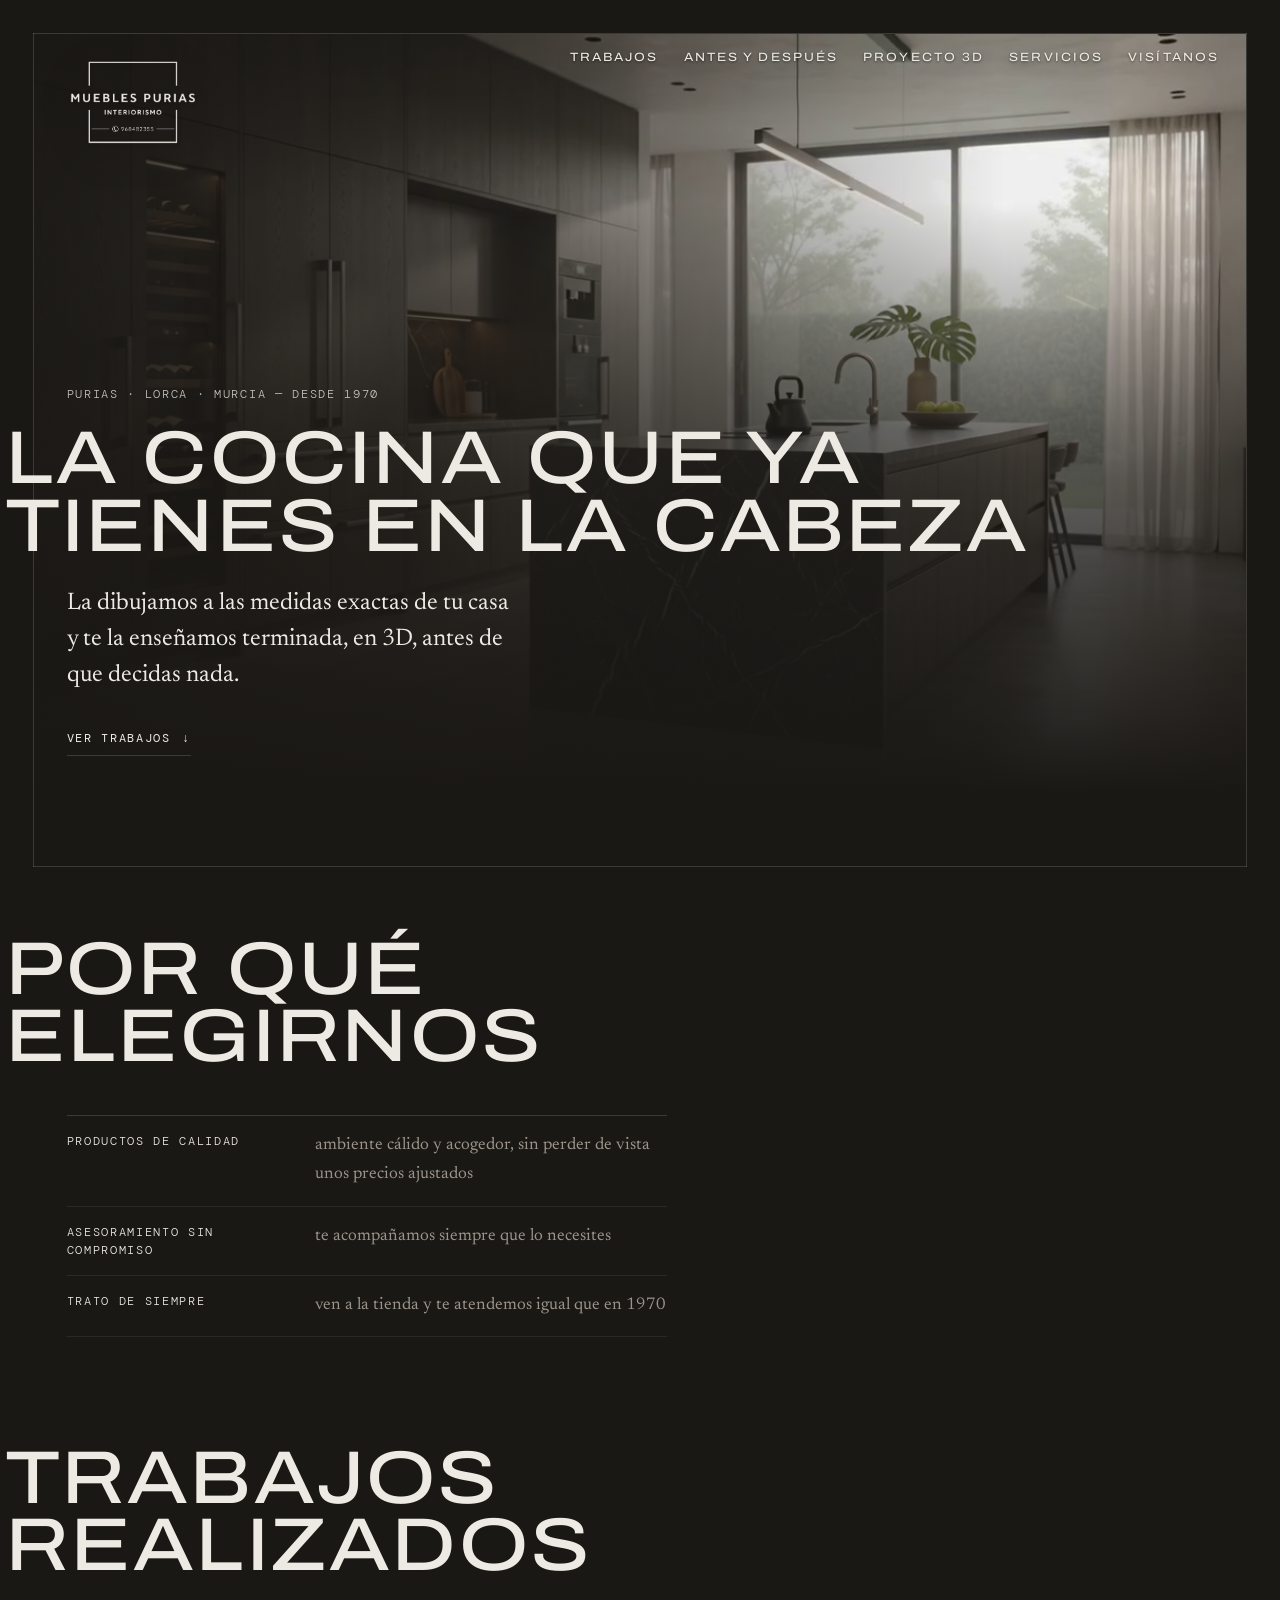
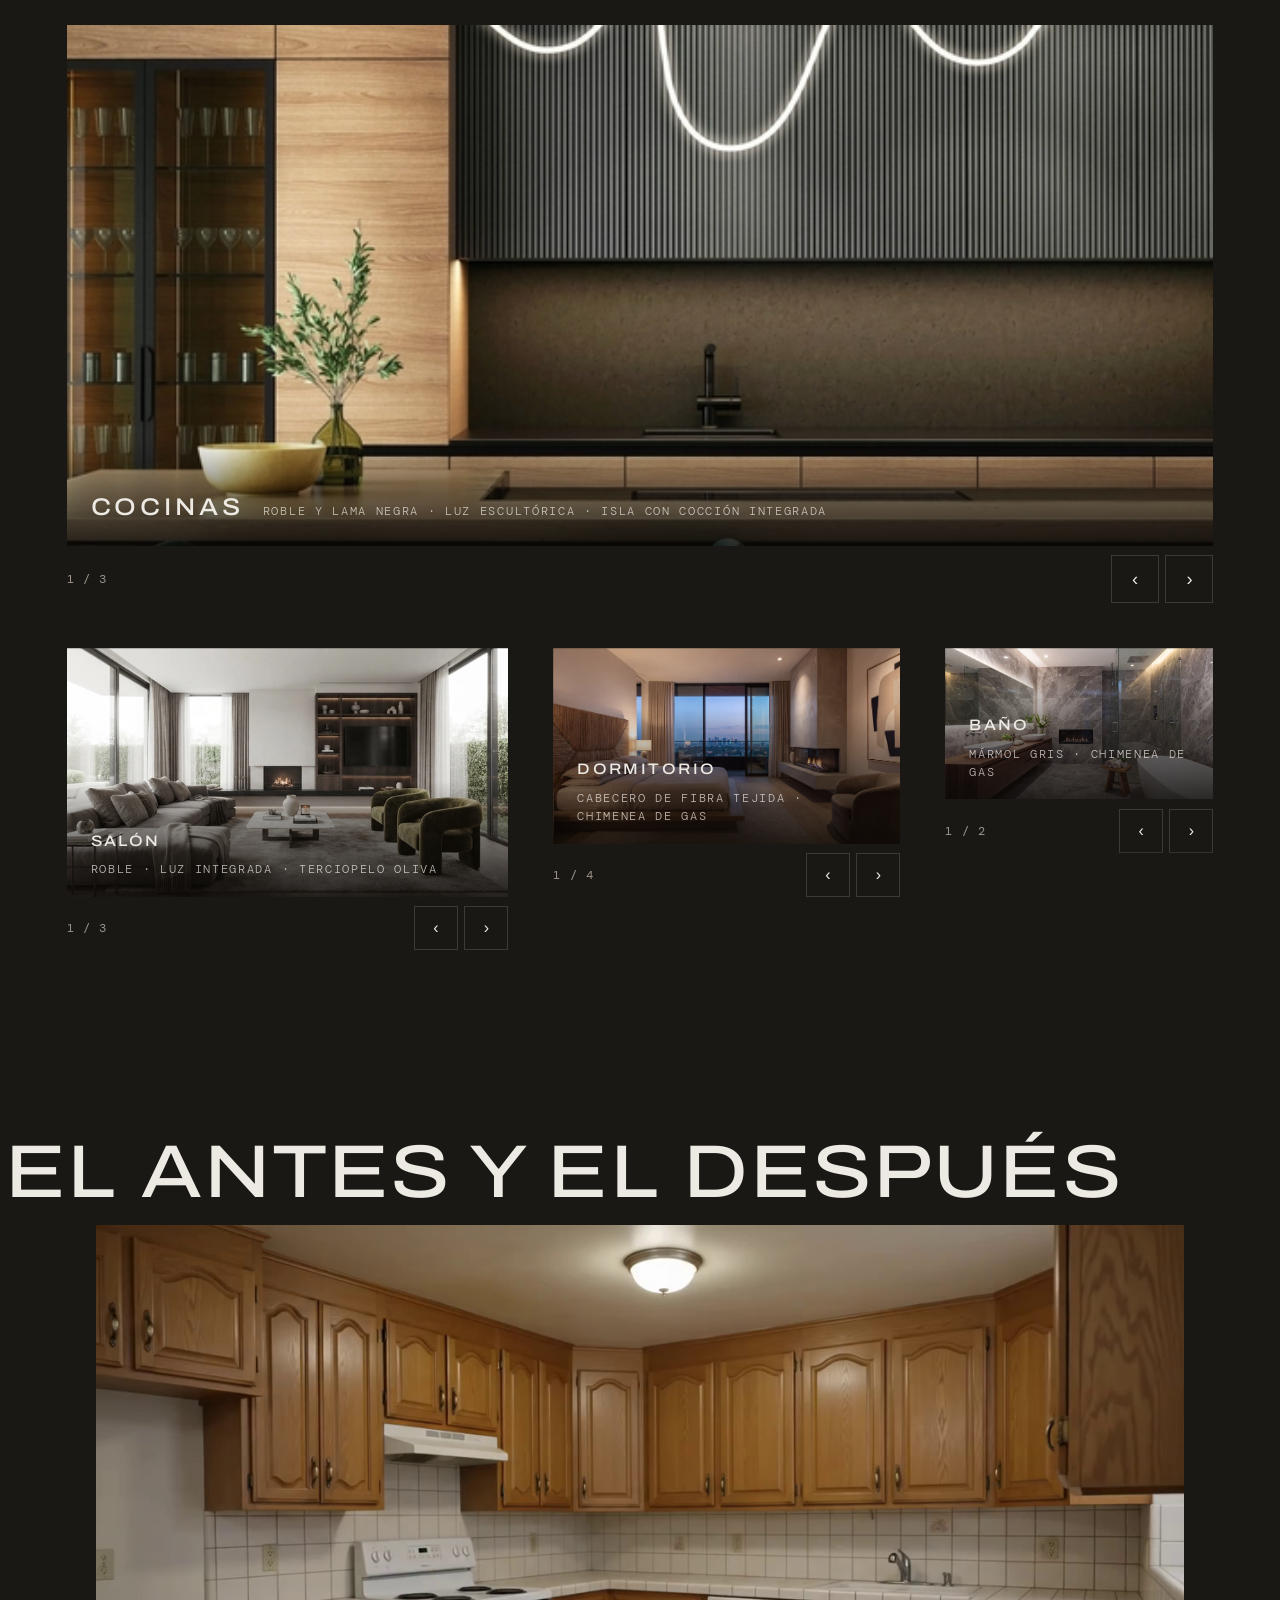
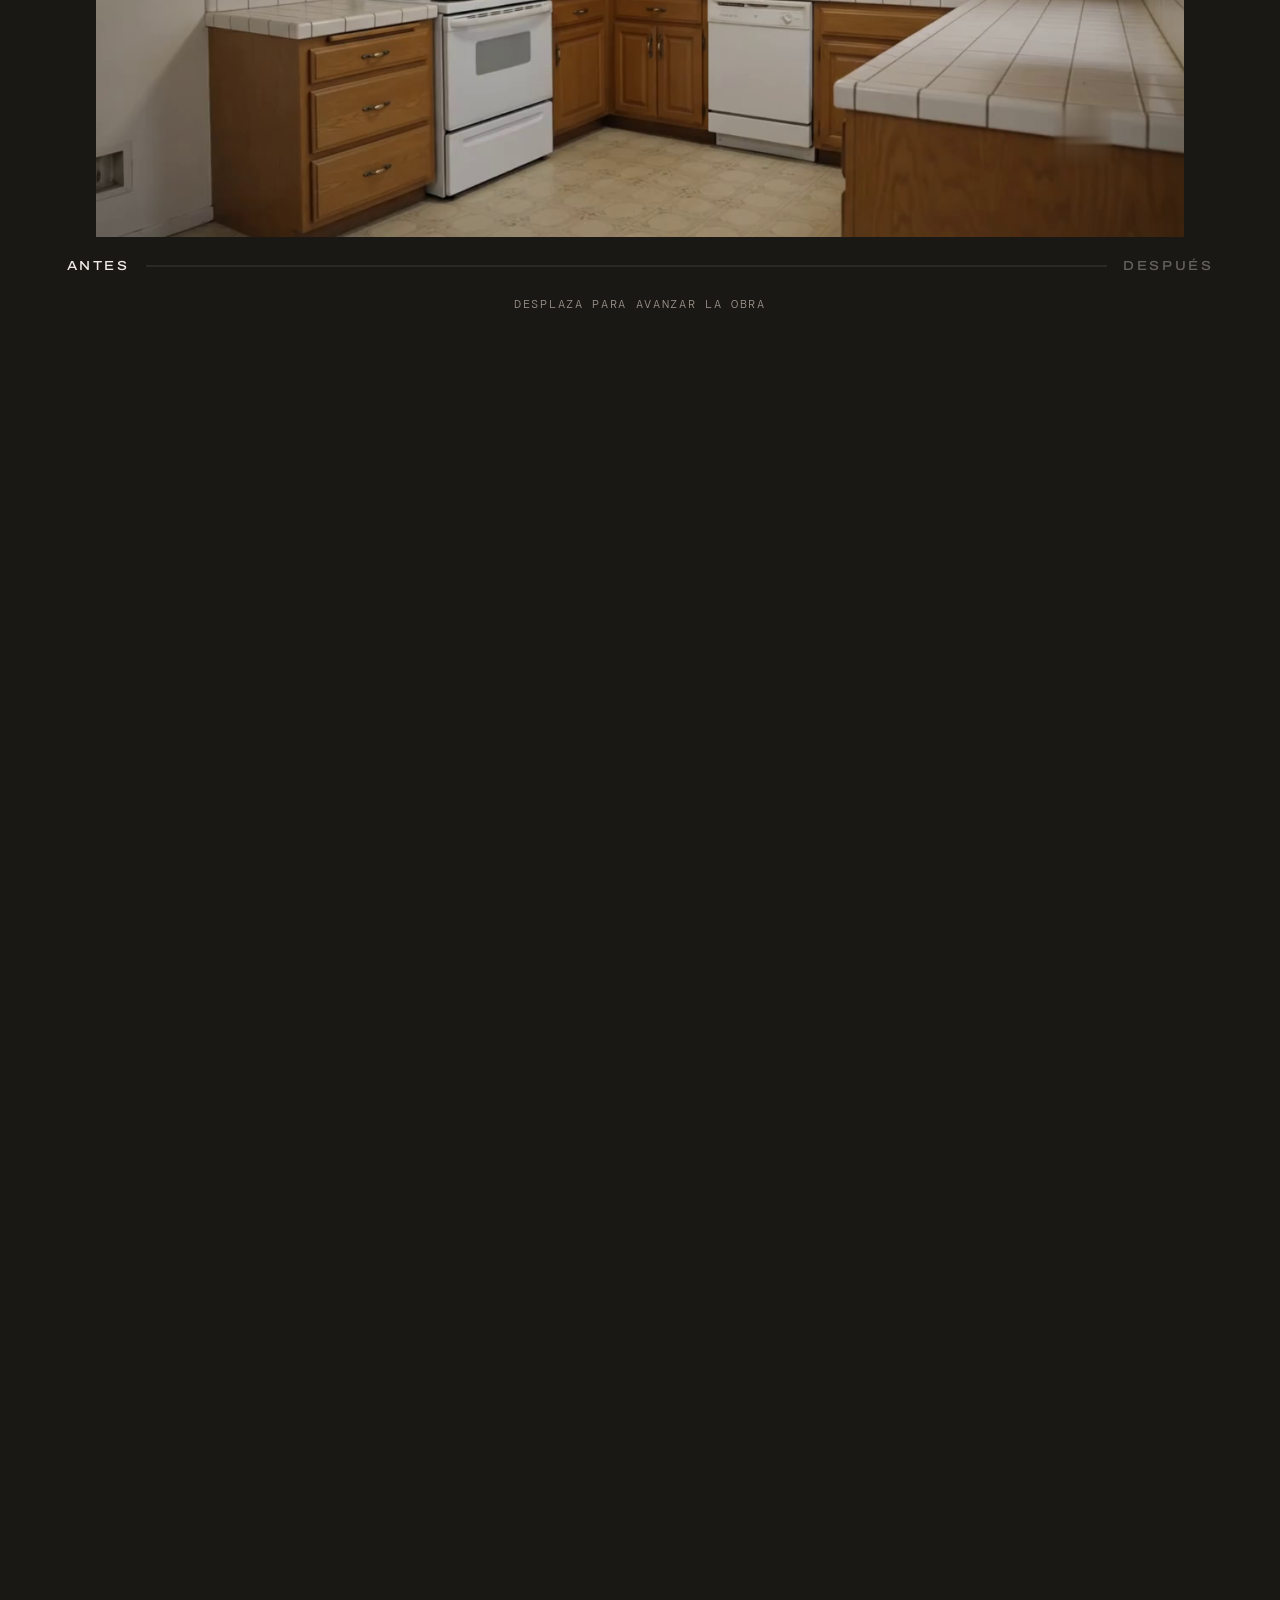
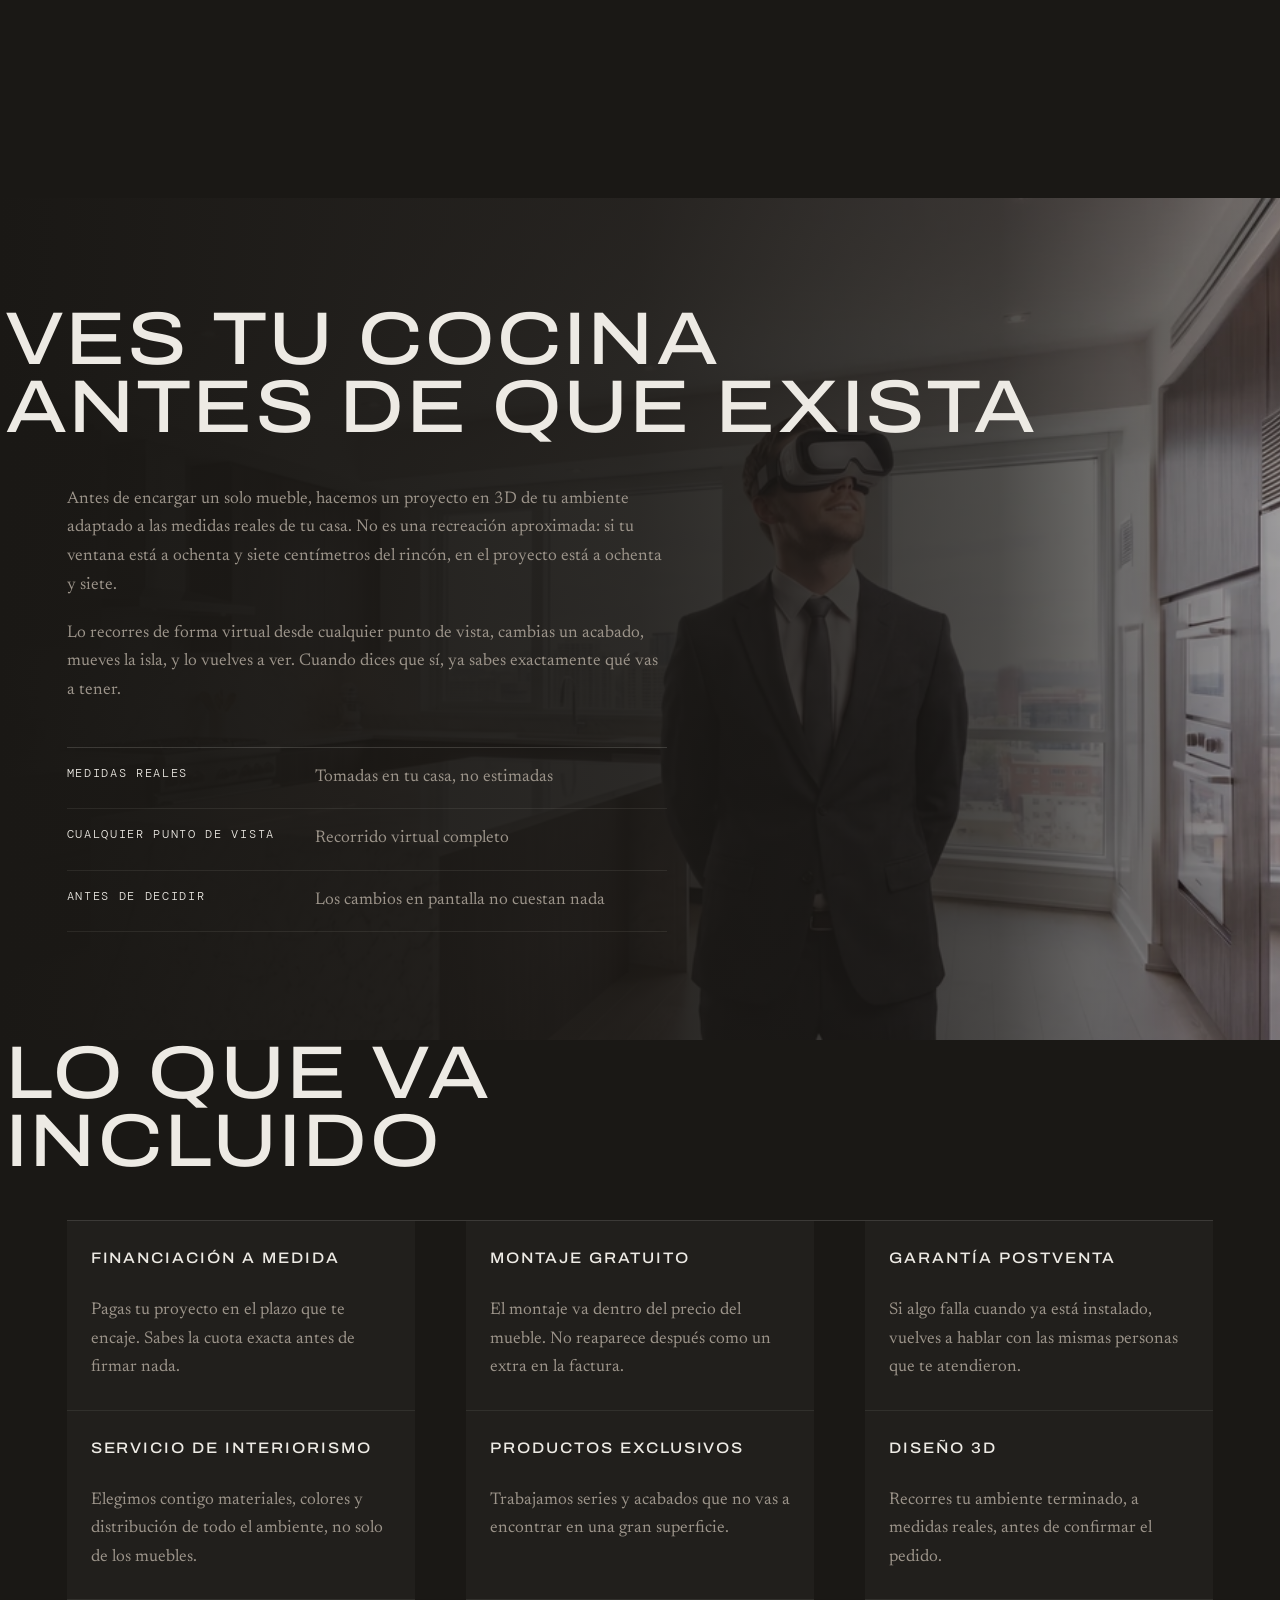
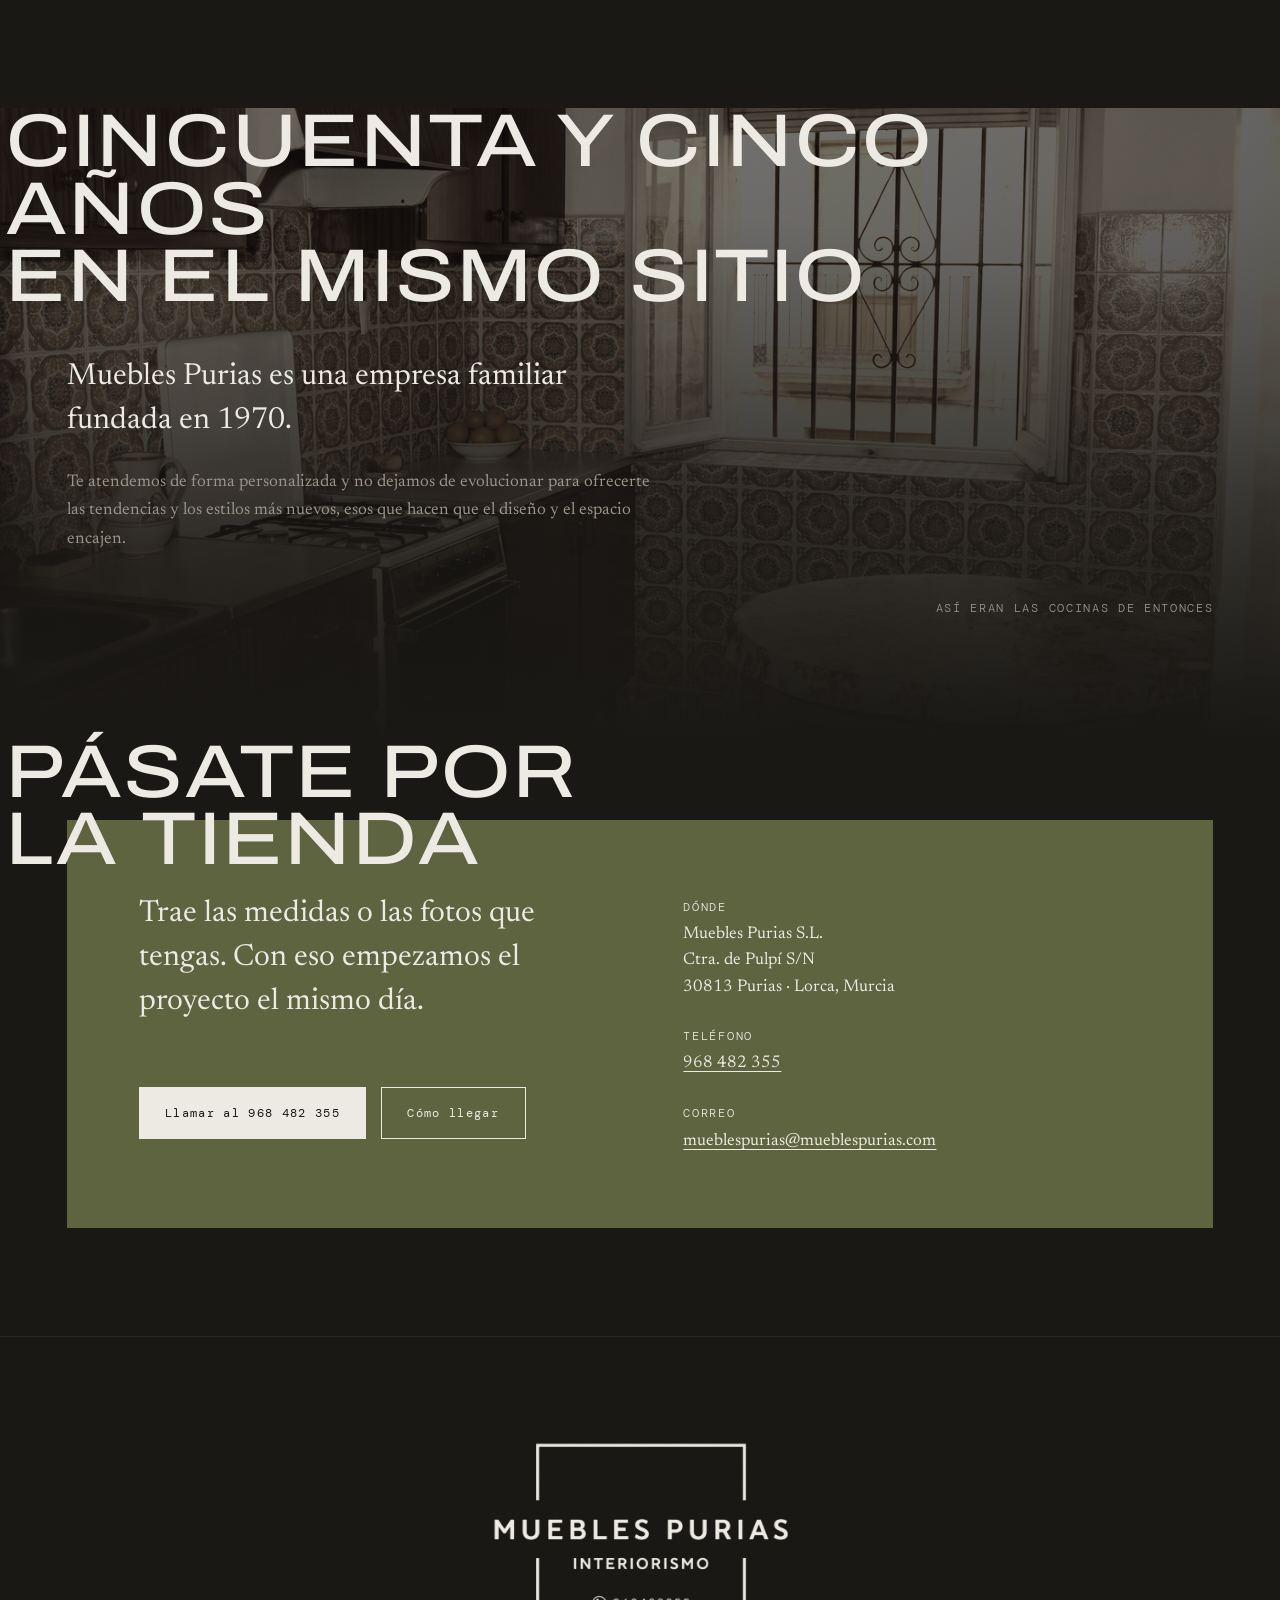
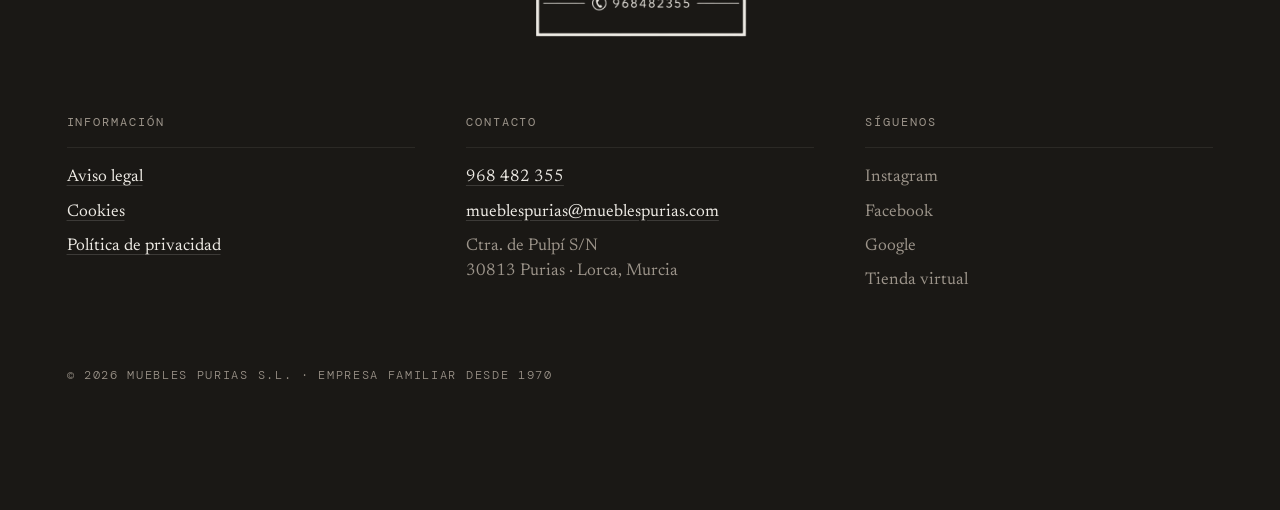
==== commit 33b279ec: "Integrar el logotipo sin placa, con transparencia real El logotipo del cliente no tiene canal alfa, " ====
--- a/index.html
+++ b/index.html
@@ -51,7 +51,7 @@
 
 <header class="cabecera">
   <a class="cabecera__logo" href="#" aria-label="Muebles Purias — inicio">
-    <img src="Recursos/optimizado/logo-600.png" width="600" height="450"
+    <img src="Recursos/optimizado/logo-marca.png" width="754" height="565"
          alt="Muebles Purias, Interiorismo" fetchpriority="high">
   </a>
   <nav class="cabecera__nav" aria-label="Principal">
@@ -616,7 +616,7 @@
 
 <footer class="pie">
   <div class="pie__logo">
-    <img src="Recursos/optimizado/logo-600.png" width="600" height="450"
+    <img src="Recursos/optimizado/logo-marca.png" width="754" height="565"
          alt="Muebles Purias, Interiorismo" loading="lazy">
   </div>
 
--- a/css/estilo.css
+++ b/css/estilo.css
@@ -140,13 +140,14 @@
   .marco--trazado .marco__linea--abajo     { transition-delay: 0.80s; }
   .marco--trazado .marco__linea--izquierda { transition-delay: 1.15s; }
 
-  /* — Las placas —
+  /* — La placa —
      En el logotipo las barras horizontales están enteras y son las dos
-     verticales las que rompe el nombre. Aquí pasa lo mismo: el logo y el
-     menú viven DENTRO del marco, sobre placas opacas; lo único que se
-     sale son los títulos, que cruzan la vertical izquierda.
-     La única rotura del filete es el teléfono, igual que en el logo,
-     donde los guiones se abren para dejarle sitio al número.            */
+     verticales las que rompe el nombre. Aquí pasa lo mismo: el logo vive
+     DENTRO del marco, sobre una placa opaca; lo único que se sale son los
+     títulos, que cruzan la vertical izquierda. El menú, en cambio, no
+     lleva placa —es texto suelto sobre el vídeo, con sombra en vez de
+     caja para seguir leyéndose pase lo que pase por detrás—, porque una
+     lista de enlaces no necesita el mismo peso visual que la firma.      */
 
   /* El logotipo grande se queda arriba del todo y vuelve, grande, en el
      pie. No persigue al lector: si viajara fijo, agujerearía los títulos,
@@ -165,51 +166,34 @@
     pointer-events: none;
   }
 
-  /* Las dos esquinas superiores del marco se convierten en compartimentos:
-     el logotipo ocupa la de la izquierda y el menú la de la derecha. Sus
-     bordes exteriores SON los filetes del marco; los interiores los cierran
-     con el mismo filete. Así no son cajas puestas encima de la página, son
-     dos huecos del propio marco. El fondo es traslúcido y desenfocado para
-     que la cocina siga viéndose por detrás. */
-  .cabecera__logo,
-  .cabecera__nav {
+  /* El archivo del cliente (Recursos/logo.png) no tiene canal alfa: es
+     tinta oscura sobre un fondo blanco sólido. En vez de invertirlo y
+     fundirlo con mix-blend-mode —lo que necesitaba una placa detrás para
+     garantizar que se leyera—, se generó aparte un derivado con
+     transparencia real: Recursos/optimizado/logo-marca.png, donde la
+     tinta pasa a hueso y el fondo a alfa 0. El archivo del cliente no se
+     toca, solo se lee para producir este derivado. Así el logotipo flota
+     sobre el vídeo sin ninguna caja, y una sombra suave —igual que en el
+     menú— hace de contraste en vez de un fondo. */
+  .cabecera__logo {
     pointer-events: auto;
-    background: color-mix(in oklab, var(--noche) 62%, transparent);
-    backdrop-filter: blur(18px) saturate(135%);
-    -webkit-backdrop-filter: blur(18px) saturate(135%);
-    border-bottom: 1px solid var(--filete);
-  }
-
-  /* Sin desenfoque disponible, se cierra en opaco antes que dejar el texto
-     ilegible sobre el vídeo. */
-  @supports not ((backdrop-filter: blur(1px)) or (-webkit-backdrop-filter: blur(1px))) {
-    .cabecera__logo,
-    .cabecera__nav { background: var(--noche); }
-  }
-
-  .cabecera__logo {
     display: block;
-    padding: 0.75rem clamp(0.9rem, 2vw, 1.6rem) 0.85rem;
-    margin: calc(-1 * clamp(0.9rem, 2vh, 1.7rem)) 0 0 calc(-1 * clamp(0.75rem, 2.5vw, 2.25rem));
-    border-right: 1px solid var(--filete);
     line-height: 0;
   }
 
   .cabecera__logo img {
     width: clamp(92px, 10.5vw, 142px);
     height: auto;
-    /* El PNG del cliente no tiene transparencia: se invierte y se funde
-       con el fondo. El archivo original no se toca. */
-    /* El PNG del cliente no tiene canal alfa. Al invertirlo, su fondo
-       blanco (#FEFEFE) queda en #010101: casi negro, pero no negro, y
-       en «screen» eso deja un rectángulo fantasma. El contraste extra
-       lo lleva a negro puro y el recuadro desaparece. */
-    filter: invert(1) contrast(1.25);
-    mix-blend-mode: screen;
+    filter:
+      drop-shadow(0 1px 3px rgba(0, 0, 0, 0.5))
+      drop-shadow(0 8px 20px rgba(0, 0, 0, 0.35));
   }
 
   /* El menú sí acompaña, porque sirve para algo. Va a la derecha, donde
-     los títulos —que empiezan por la izquierda— no llegan. */
+     los títulos —que empiezan por la izquierda— no llegan. Sin placa: es
+     texto suelto flotando sobre el vídeo, en la misma familia expandida
+     del logotipo y los títulos —no la mono de los datos— para que se lea
+     como parte de la firma y no como una ficha técnica. */
   .cabecera__nav {
     position: fixed;
     top: var(--marco);
@@ -221,19 +205,20 @@
     padding: 0.85rem clamp(1rem, 2.2vw, 1.75rem);
     overflow-x: auto;
     scrollbar-width: none;
-    border-left: 1px solid var(--filete);
-    font-family: var(--tecnica);
+    pointer-events: auto;
+    font-family: var(--display);
+    font-variation-settings: 'wdth' 112, 'wght' 430;
     font-size: var(--t-dato);
-    letter-spacing: 0.11em;
+    letter-spacing: 0.17em;
     text-transform: uppercase;
   }
   .cabecera__nav::-webkit-scrollbar { display: none; }
 
-  /* Todas las entradas van en hueso, no en gris. Detrás del panel corre
-     el vídeo, y un gris medio sobre un fondo traslúcido no garantiza
-     contraste si en ese instante pasa un reflejo claro. Lo que distingue
-     a la sección actual es el filete, no el color: así el contraste está
-     asegurado pase lo que pase por detrás. */
+  /* Todas las entradas van en hueso, no en gris: sin placa detrás, el
+     contraste lo da únicamente el texto. Una sombra suave hace de placa
+     invisible —sostiene la lectura si el vídeo pasa por un tramo claro,
+     sin dibujar ninguna caja—. Lo que distingue a la sección actual sigue
+     siendo el filete, no el color. */
   .cabecera__nav a {
     position: relative;
     /* El margen negativo arriba compensa el relleno: crece la caja de
@@ -243,6 +228,7 @@
     padding: 0.5rem 0 0.3rem;
     text-decoration: none;
     color: var(--veta);
+    text-shadow: 0 1px 3px rgba(0, 0, 0, 0.55), 0 6px 18px rgba(0, 0, 0, 0.35);
     white-space: nowrap;
   }
 
@@ -840,7 +826,20 @@
     scroll-snap-align: start;
   }
 
-  .visor__marco { flex: 1 1 auto; min-height: 0; width: 100%; display: flex; align-items: center; justify-content: center; }
+  /* pan-x deja que el arrastre horizontal siga pasando a la pista (para
+     cambiar de foto); pinch-zoom le dice al navegador que el gesto de
+     pellizcar lo gestiona esta página, no el zoom nativo del sitio
+     entero. js/galeria.js lo cambia a «none» mientras hay zoom activo,
+     para que un solo dedo pase a desplazar la foto en vez de navegar. */
+  .visor__marco {
+    flex: 1 1 auto;
+    min-height: 0;
+    width: 100%;
+    display: flex;
+    align-items: center;
+    justify-content: center;
+    touch-action: pan-x pinch-zoom;
+  }
   .visor__marco img { max-width: 100%; max-height: 100%; width: auto; height: auto; object-fit: contain; }
 
   .visor__pie {
@@ -878,6 +877,26 @@
   }
   .visor__control--prev { left: clamp(0.5rem, 2.5vw, 1.75rem); }
   .visor__control--next { right: clamp(0.5rem, 2.5vw, 1.75rem); }
+
+  /* Entrada en dos tiempos: la foto vuela desde su miniatura (ver el FLIP
+     en js/galeria.js) y, un instante después, se asientan la cabecera y
+     los controles — para que la foto sea lo primero que se lea, no todo
+     a la vez. El retraso va en la transición, no en un temporizador de
+     JS: más simple y no se puede desincronizar. */
+  .visor__cerrar,
+  .visor__control,
+  .visor__pie {
+    opacity: 0;
+    transition: opacity 0.3s var(--curva), transform 0.3s var(--curva);
+    transition-delay: 0.18s;
+  }
+  .visor__cerrar { transform: scale(0.9); }
+  .visor__control { transform: translateY(-50%) scale(0.9); }
+  .visor__pie { transform: translateY(6px); }
+
+  .visor--visible .visor__cerrar { opacity: 1; transform: scale(1); }
+  .visor--visible .visor__control { opacity: 1; transform: translateY(-50%); }
+  .visor--visible .visor__pie { opacity: 1; transform: translateY(0); }
   @media (hover: hover) and (pointer: fine) {
     .visor__cerrar:hover,
     .visor__control:hover {
@@ -1186,12 +1205,6 @@
   .pie__logo img {
     margin-inline: auto;            /* cierra la visita centrado */
     width: clamp(180px, 26vw, 320px);
-    /* El PNG del cliente no tiene canal alfa. Al invertirlo, su fondo
-       blanco (#FEFEFE) queda en #010101: casi negro, pero no negro, y
-       en «screen» eso deja un rectángulo fantasma. El contraste extra
-       lo lleva a negro puro y el recuadro desaparece. */
-    filter: invert(1) contrast(1.25);
-    mix-blend-mode: screen;
   }
 
   .pie__columnas {
@@ -1257,7 +1270,7 @@
 
     .cabecera { flex-direction: column; align-items: flex-start; gap: 0.6rem; }
 
-    /* Aquí no cabe una placa a la derecha, y una banda fija cruzando la
+    /* Aquí no cabe el menú a la derecha, y una banda fija cruzando la
        pantalla acabaría tapando los títulos, que son lo único que esta
        web tiene de propio. Así que el menú deja de perseguir al lector:
        está arriba, se va con el scroll, y abajo queda siempre el
@@ -1266,13 +1279,10 @@
       position: static;
       align-self: stretch;
       max-width: none;
-      /* Sangra hasta las dos verticales del marco: deja de ser una caja
-         y pasa a ser una banda del propio marco, con filete arriba y
-         abajo. */
       margin-inline: calc(-1 * clamp(0.75rem, 2.5vw, 2.25rem));
       padding-inline: clamp(0.9rem, 3vw, 2.25rem);
-      border-left: 0;
-      border-top: 1px solid var(--filete);
+      /* Sin placa, la única pista de que hay más enlaces por desplazar
+         es que el último se apaga hacia el borde. */
       mask-image: linear-gradient(to right, #000 86%, transparent 100%);
     }
   }
